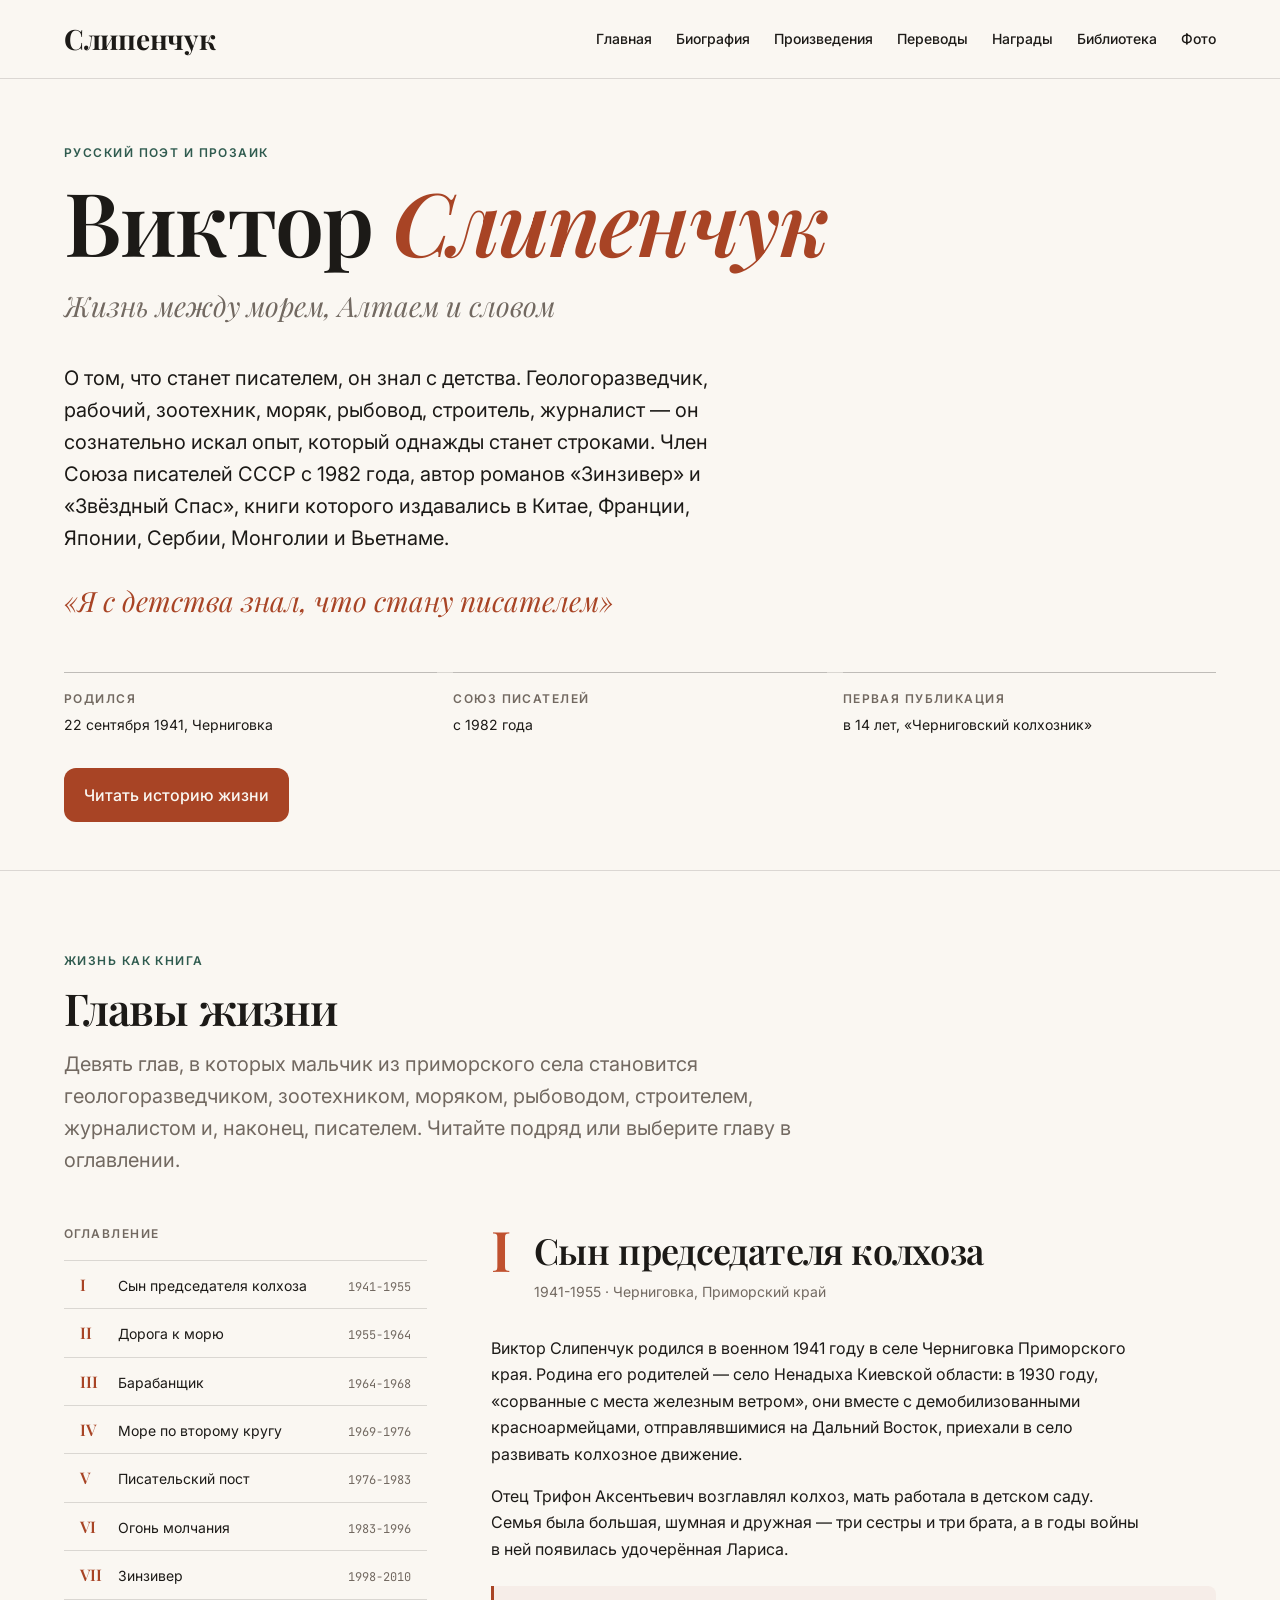
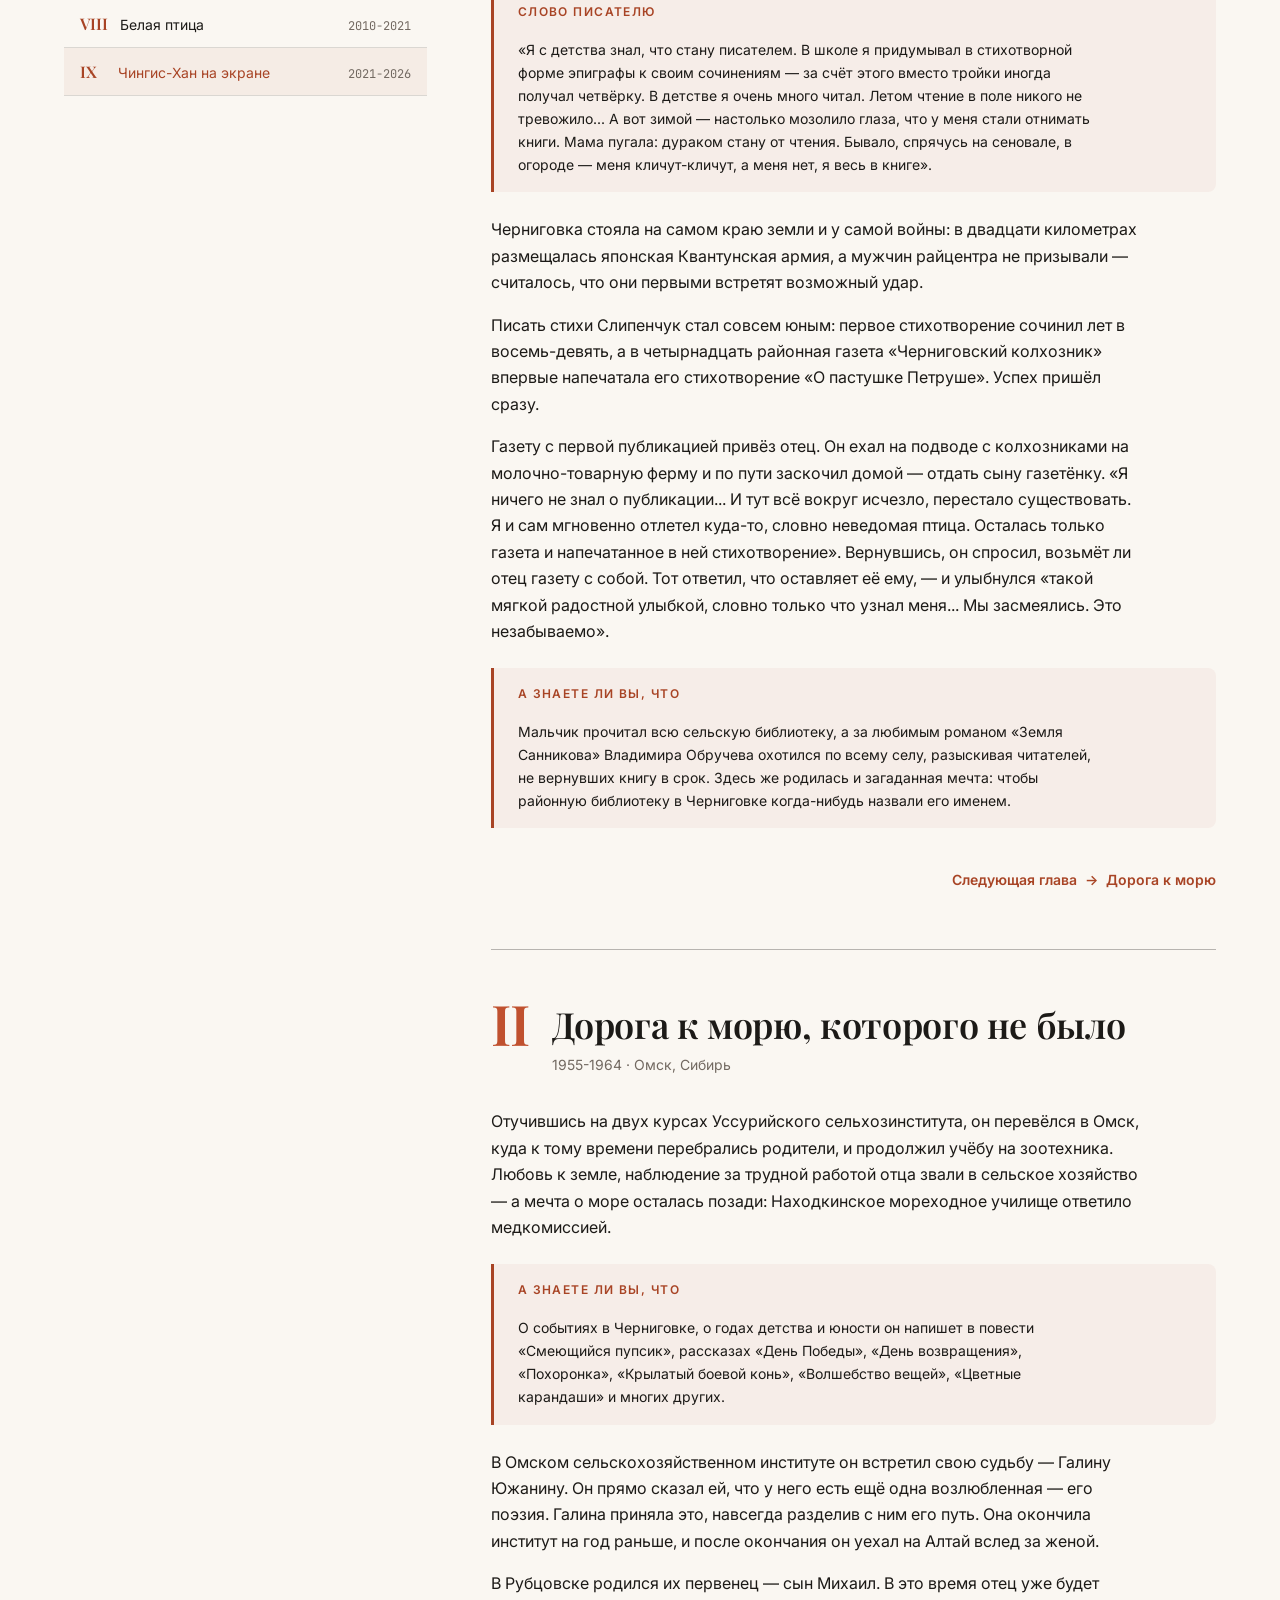
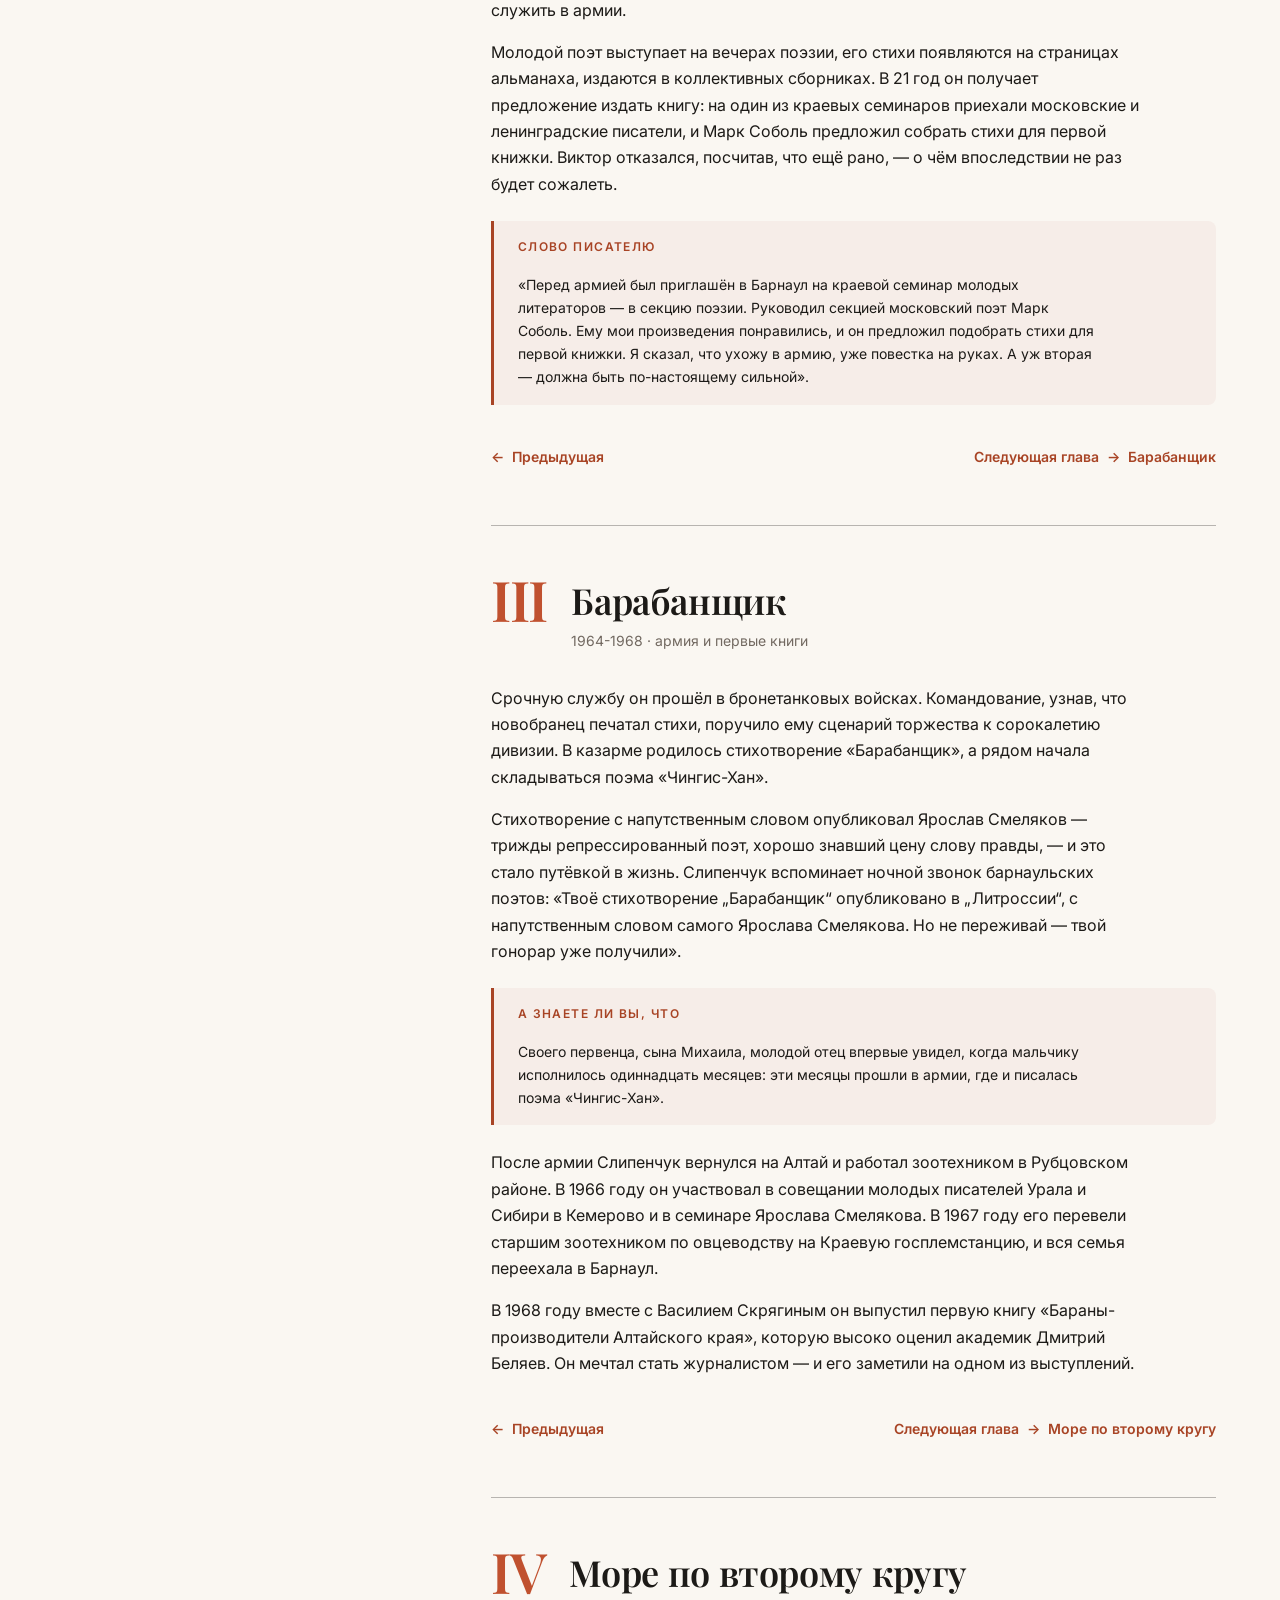
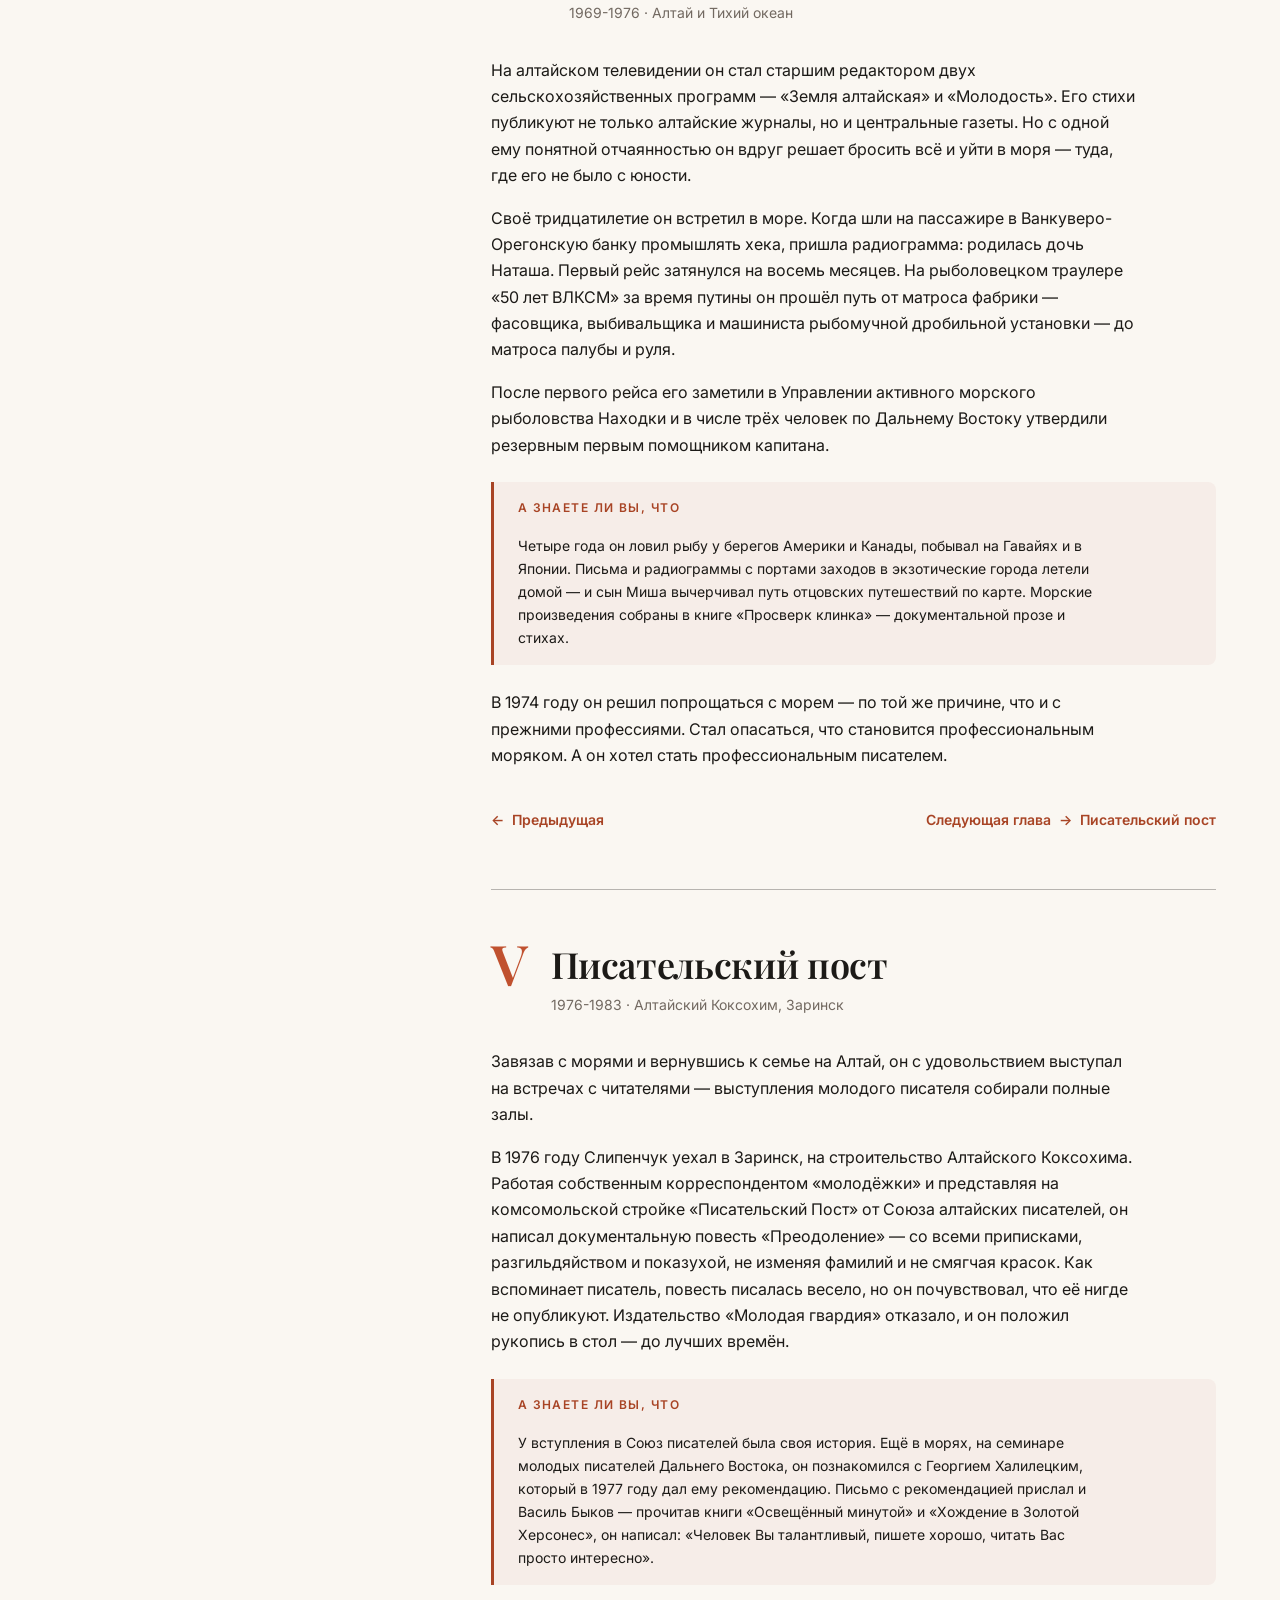
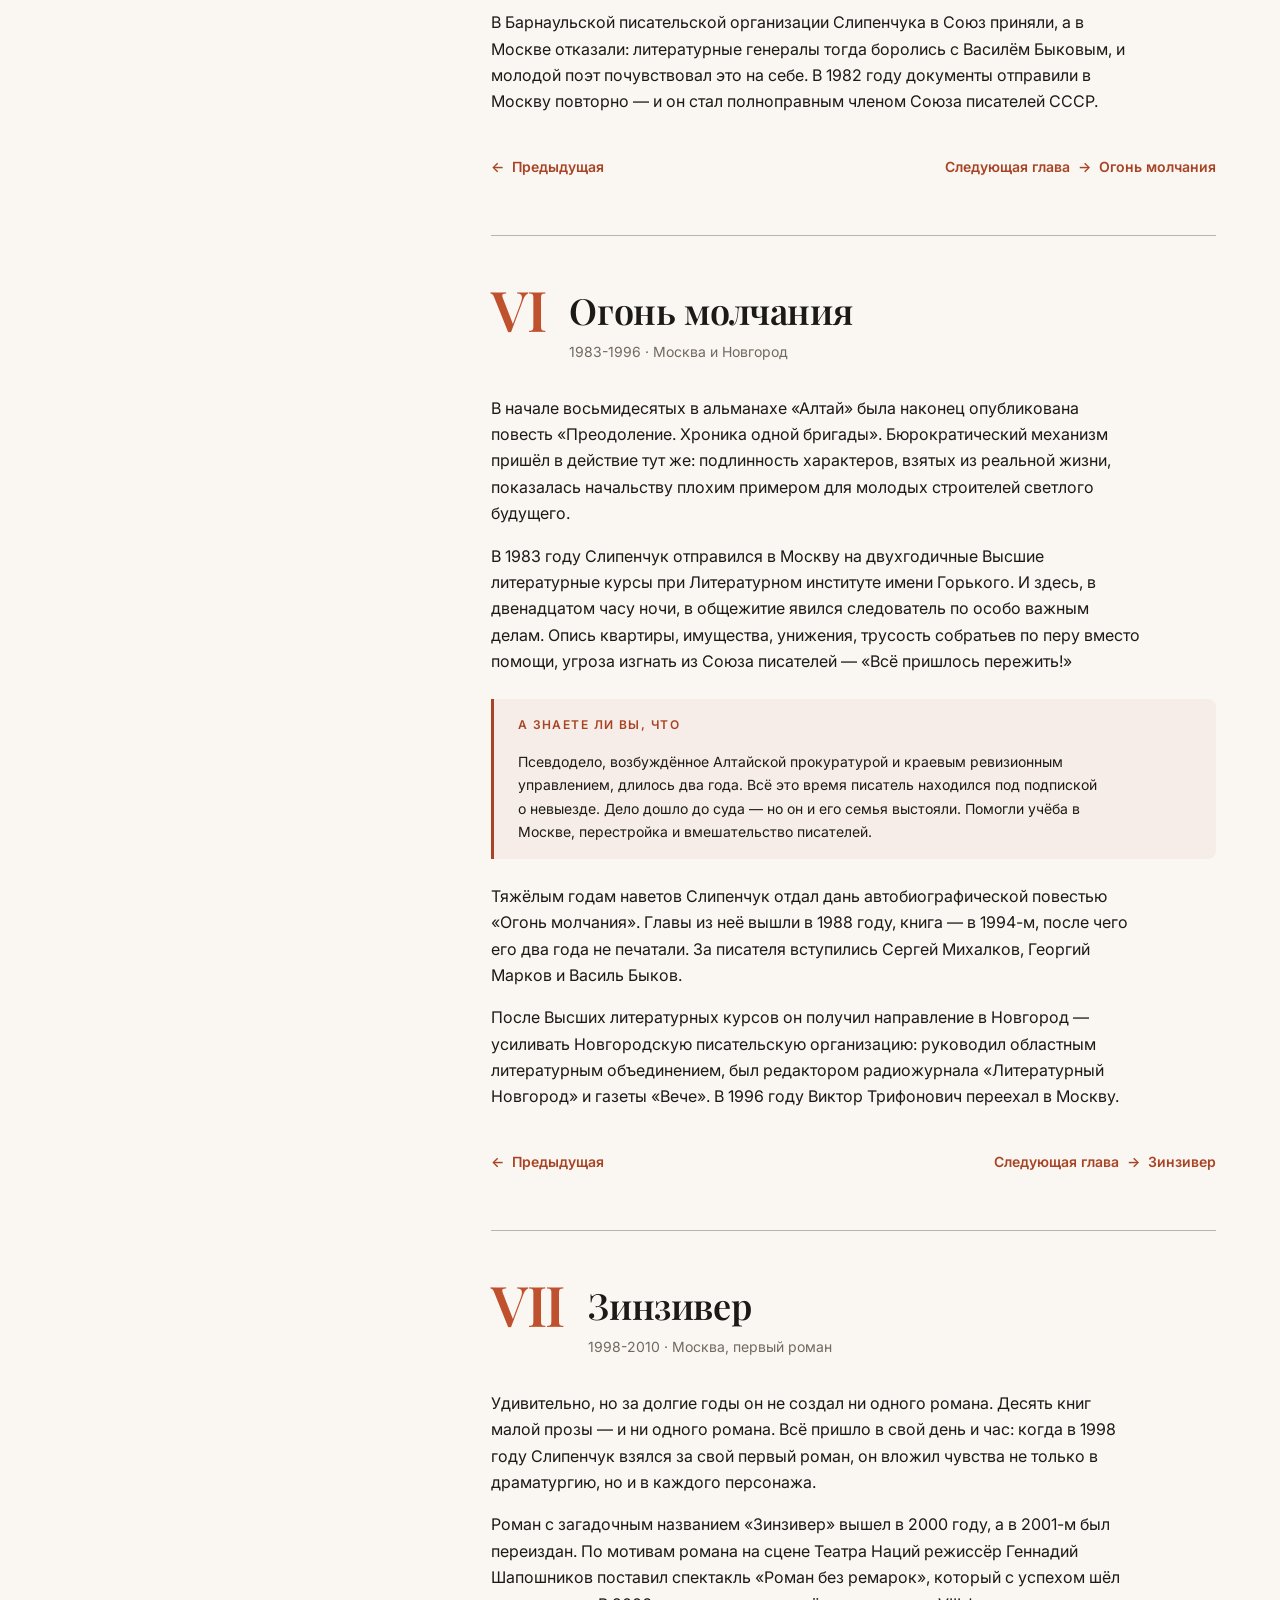
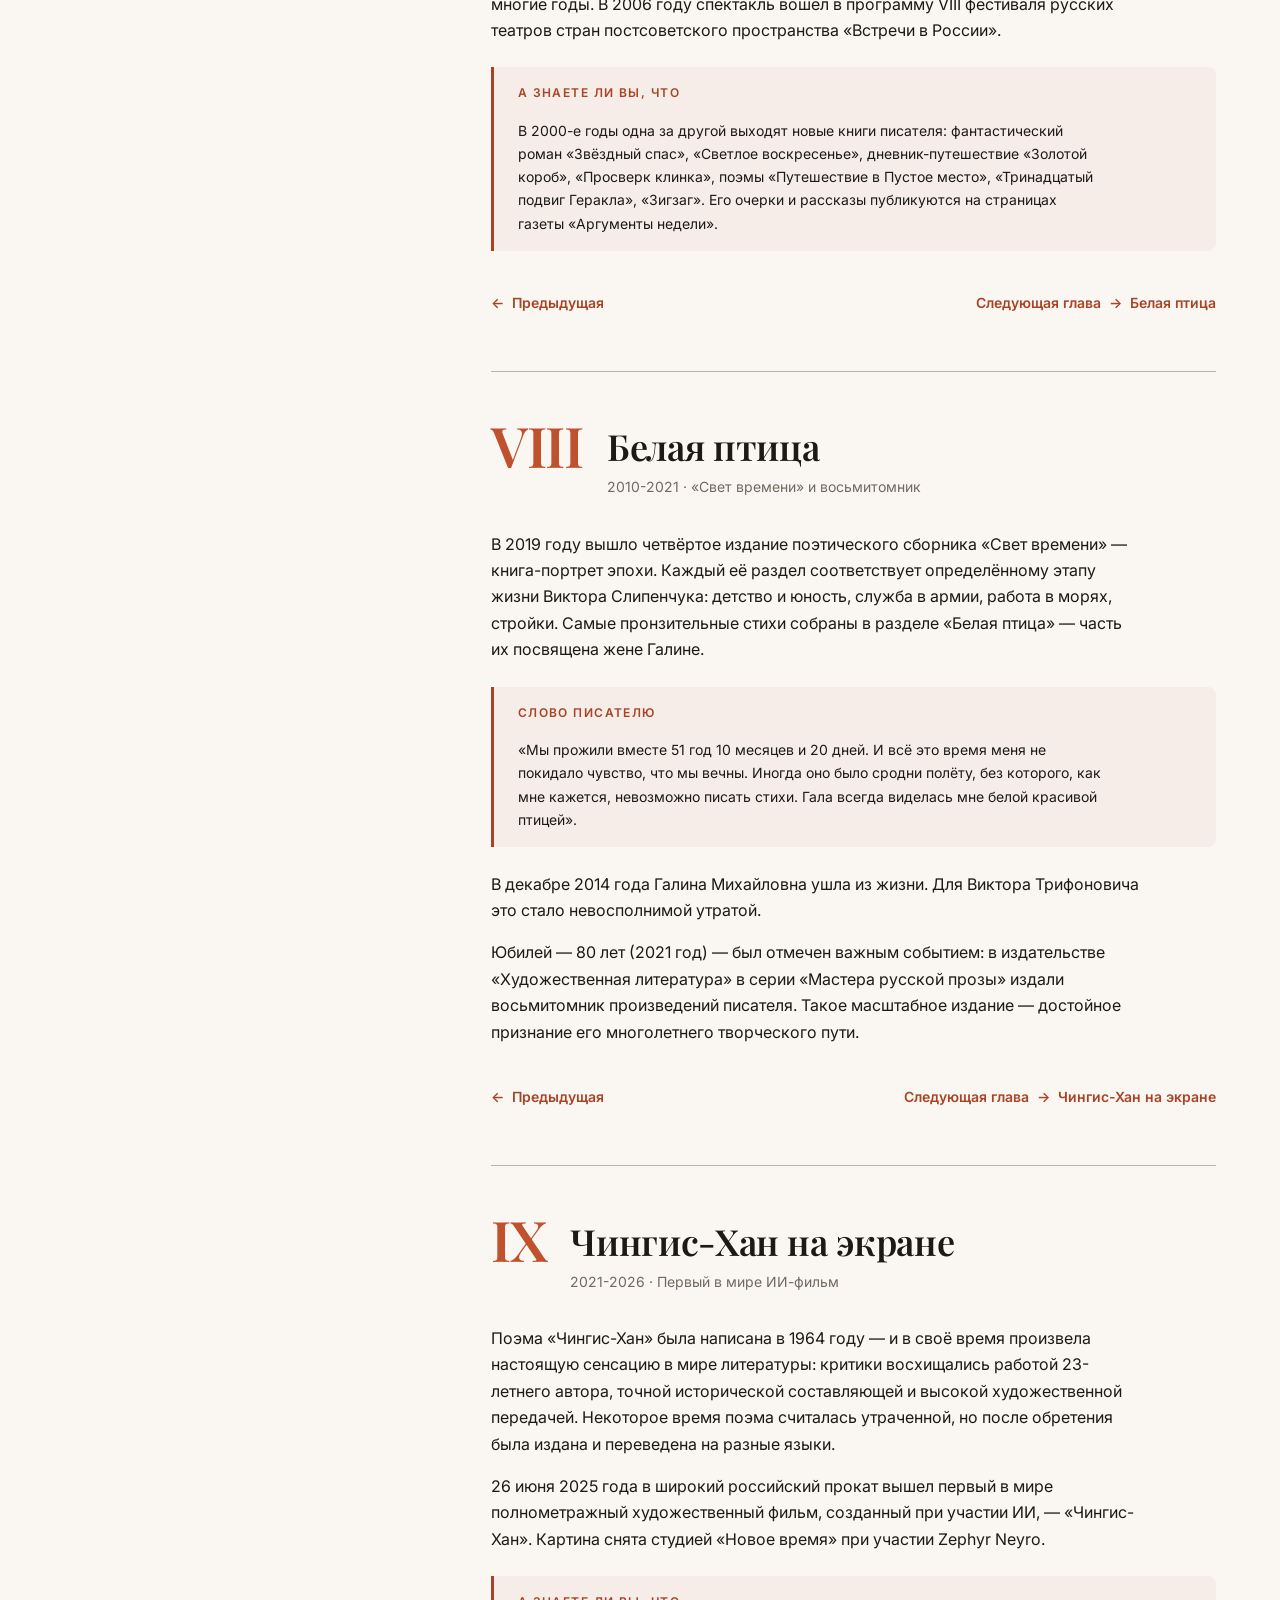
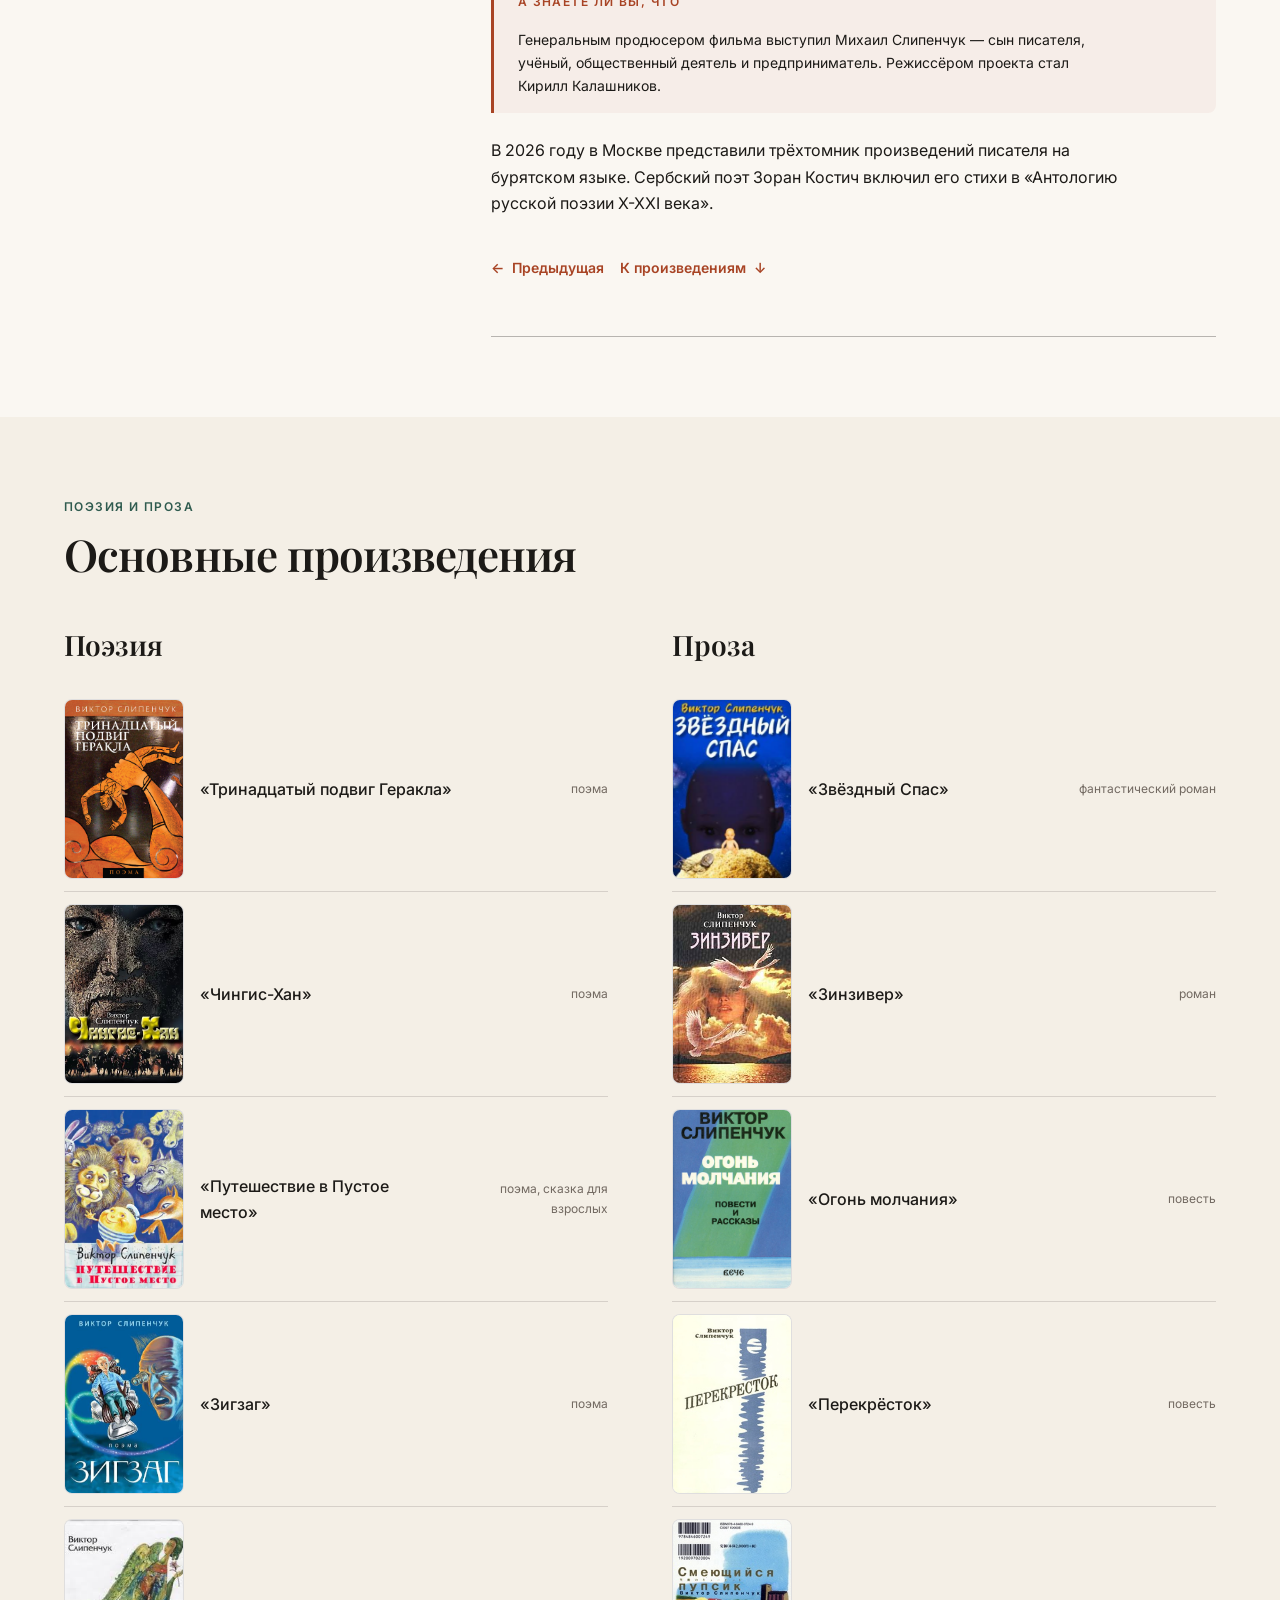
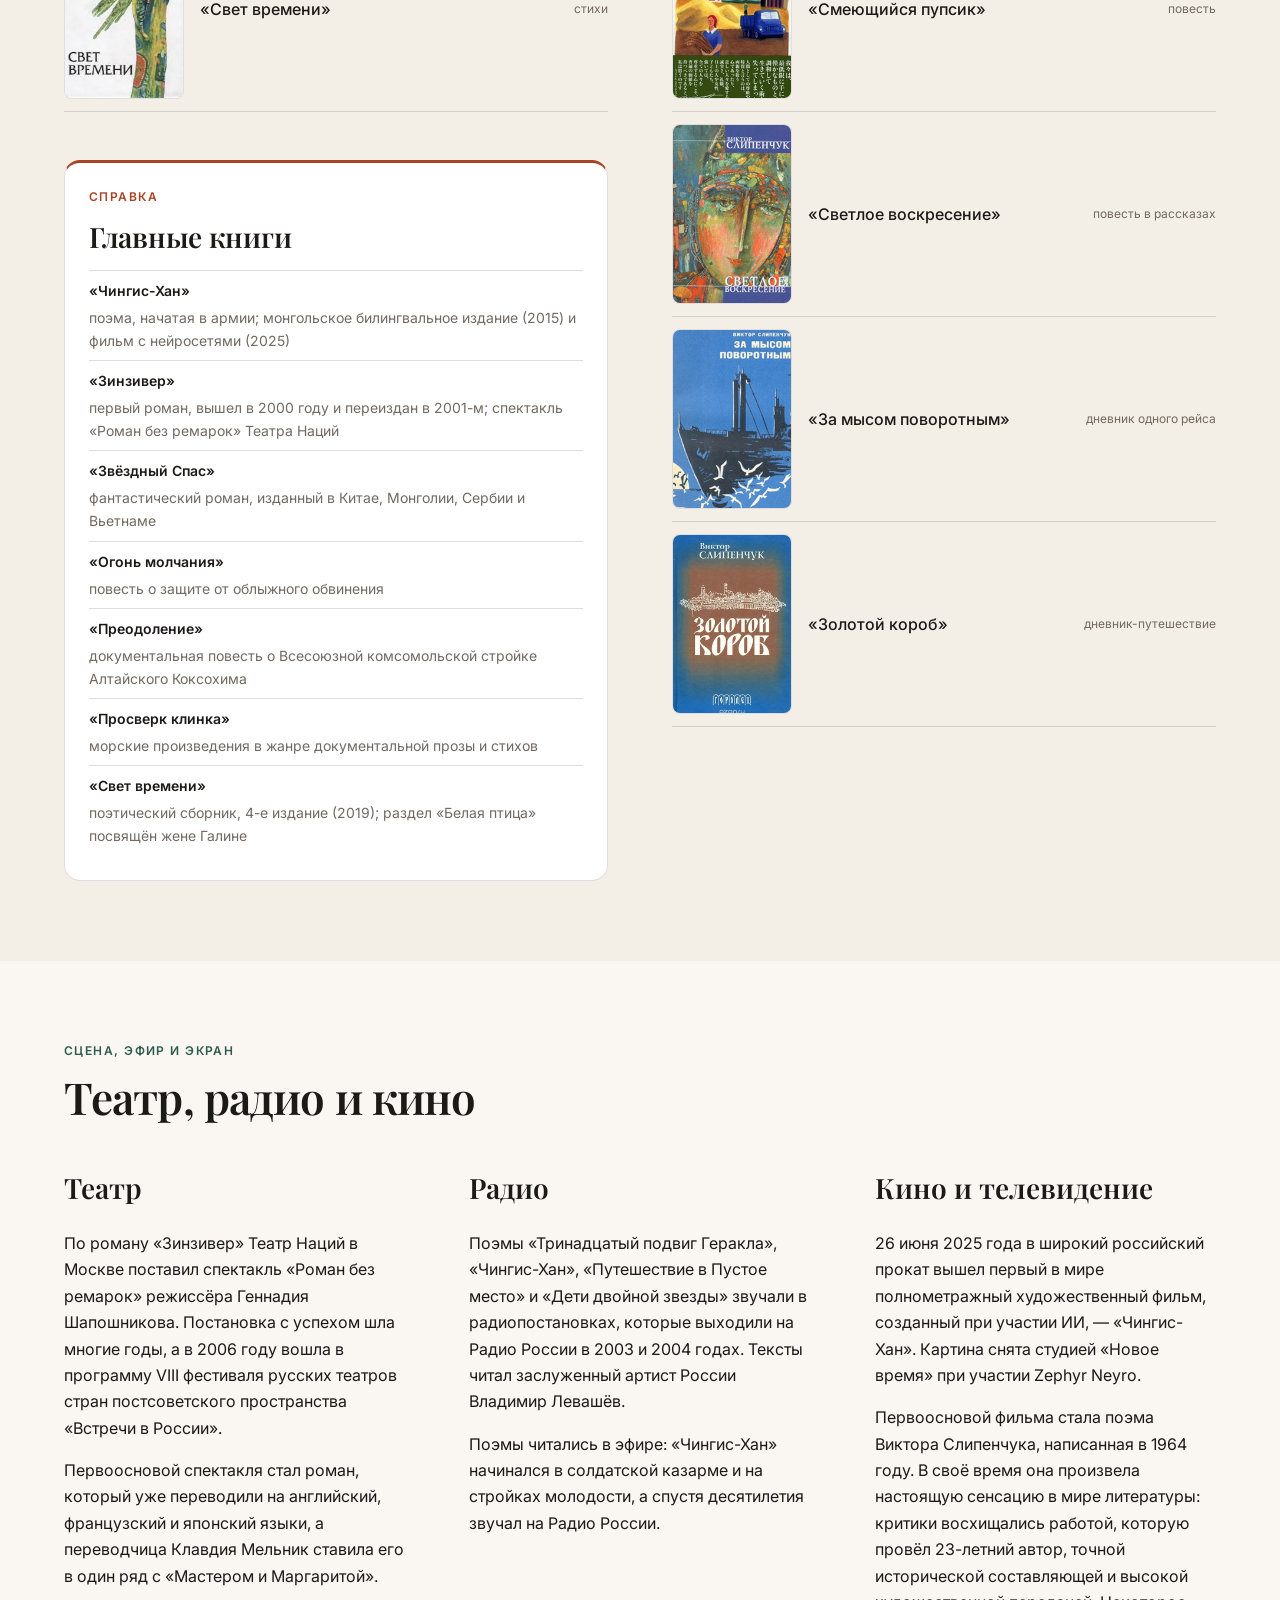
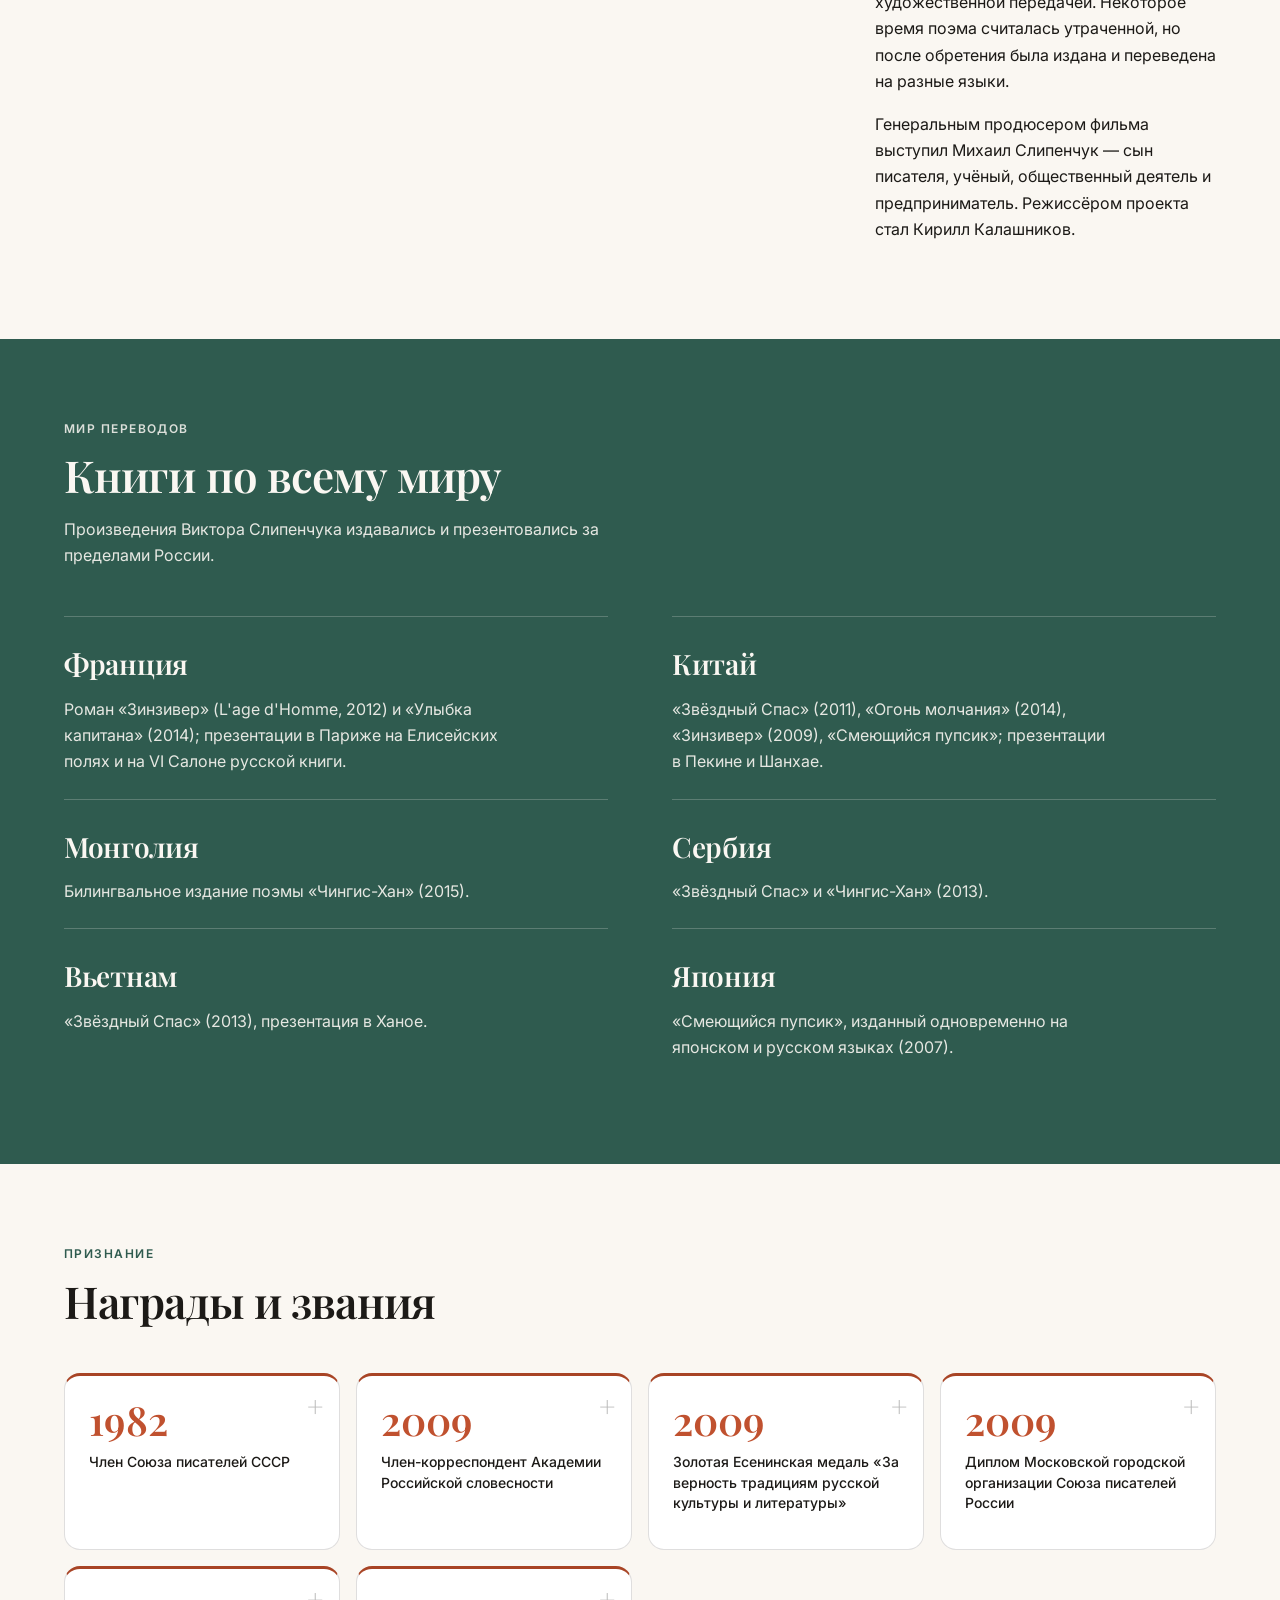
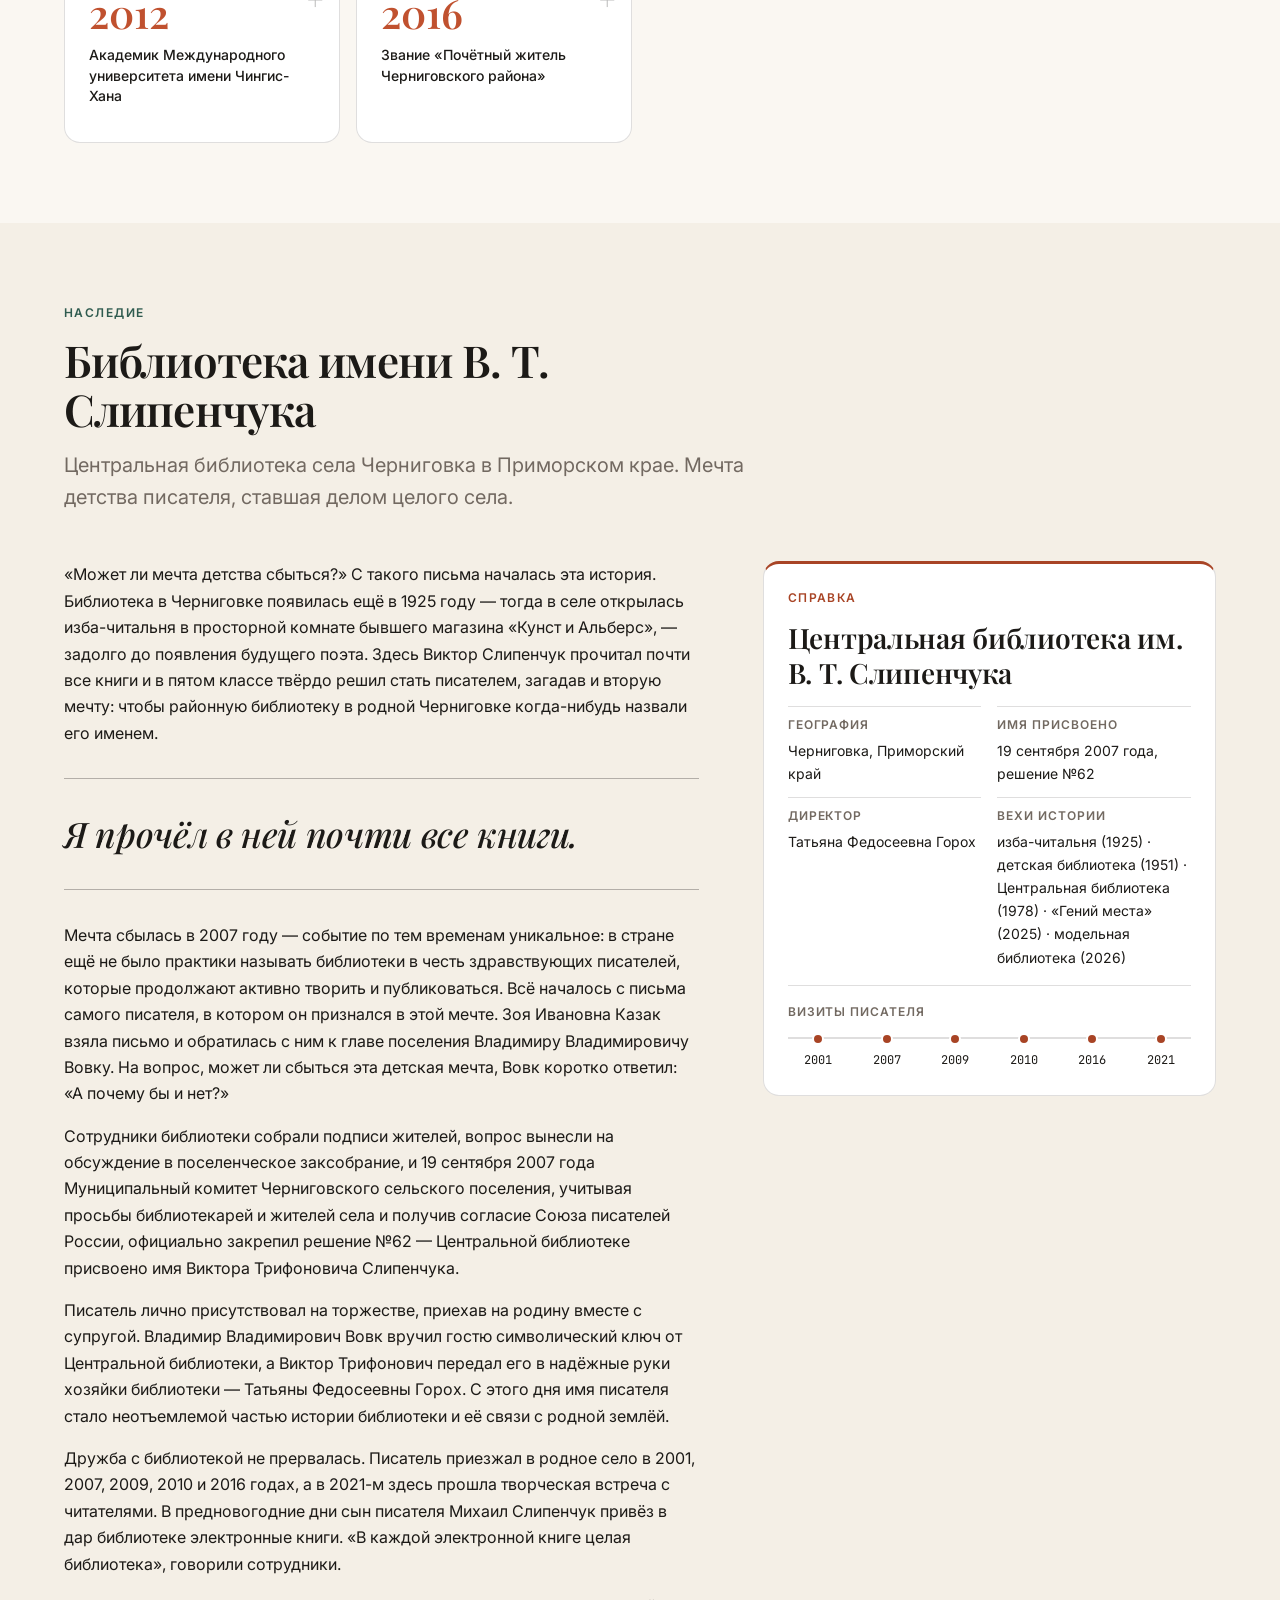
==== index.html @ eda2d037 "Add files via upload" ====
<!DOCTYPE html>
<html lang="ru">
<head>
  <meta charset="UTF-8">
  <meta name="viewport" content="width=device-width, initial-scale=1.0">
  <title>Виктор Трифонович Слипенчук, поэт и прозаик</title>
  <meta name="description" content="Биографический очерк о русском поэте и прозаике Викторе Трифоновиче Слипенчуке: хроника жизни, произведения, переводы, награды, библиотека в Черниговке.">
  <link rel="icon" href="data:,">
  <link rel="preconnect" href="https://fonts.googleapis.com">
  <link rel="preconnect" href="https://fonts.gstatic.com" crossorigin>
  <link href="https://fonts.googleapis.com/css2?family=Inter:wght@400;500;600&family=JetBrains+Mono:wght@400;500&family=Playfair+Display:ital,wght@0,500;0,600;0,700;1,400&display=swap" rel="stylesheet">
  <link rel="stylesheet" href="style.css">
</head>
<body>
  <a class="skip-link" href="#content">К содержанию</a>
  <div class="progress" aria-hidden="true"><span class="progress__bar"></span></div>

  <header class="masthead">
    <div class="container masthead__inner">
      <a class="brand" href="index.html">Слипенчук</a>
      <nav class="nav" aria-label="Разделы страницы">
        <a href="index.html">Главная</a>
        <a href="#bio">Биография</a>
        <a href="#works">Произведения</a>
        <a href="#world">Переводы</a>
        <a href="#awards">Награды</a>
        <a href="#library">Библиотека</a>
        <a href="#gallery">Фото</a>
      </nav>
    </div>
  </header>

  <main id="content">
    <section class="hero">
      <div class="container hero__inner">
        <p class="kicker">Русский поэт и прозаик</p>
        <h1>Виктор <em>Слипенчук</em></h1>
        <p class="hero__note">Жизнь между морем, Алтаем и словом</p>
        <p class="hero__lead">О том, что станет писателем, он знал с детства. Геологоразведчик, рабочий, зоотехник, моряк, рыбовод, строитель, журналист — он сознательно искал опыт, который однажды станет строками. Член Союза писателей СССР с 1982 года, автор романов «Зинзивер» и «Звёздный Спас», книги которого издавались в Китае, Франции, Японии, Сербии, Монголии и Вьетнаме.</p>
        <p class="hero__quote">«Я с детства знал, что стану писателем»</p>
        <dl class="hero__facts">
          <div class="fact">
            <dt>Родился</dt>
            <dd>22 сентября 1941, Черниговка</dd>
          </div>
          <div class="fact">
            <dt>Союз писателей</dt>
            <dd>с 1982 года</dd>
          </div>
          <div class="fact">
            <dt>Первая публикация</dt>
            <dd>в 14 лет, «Черниговский колхозник»</dd>
          </div>
        </dl>
        <a class="btn" href="#bio">Читать историю жизни</a>
      </div>
    </section>

    <section id="bio" class="section story">
      <div class="container">
        <header class="section__head" data-reveal>
          <p class="kicker">Жизнь как книга</p>
          <h2>Главы жизни</h2>
          <p class="story__lead">Девять глав, в которых мальчик из приморского села становится геологоразведчиком, зоотехником, моряком, рыбоводом, строителем, журналистом и, наконец, писателем. Читайте подряд или выберите главу в оглавлении.</p>
        </header>

        <div class="story__grid">
          <aside class="story__toc" aria-label="Оглавление">
            <p class="story__toc-title">Оглавление</p>
            <ol class="toc-list">
              <li><a class="toc-link" href="#ch1"><span class="toc-num">I</span> Сын председателя колхоза <span class="toc-years">1941-1955</span></a></li>
              <li><a class="toc-link" href="#ch2"><span class="toc-num">II</span> Дорога к морю <span class="toc-years">1955-1964</span></a></li>
              <li><a class="toc-link" href="#ch3"><span class="toc-num">III</span> Барабанщик <span class="toc-years">1964-1968</span></a></li>
              <li><a class="toc-link" href="#ch4"><span class="toc-num">IV</span> Море по второму кругу <span class="toc-years">1969-1976</span></a></li>
              <li><a class="toc-link" href="#ch5"><span class="toc-num">V</span> Писательский пост <span class="toc-years">1976-1983</span></a></li>
              <li><a class="toc-link" href="#ch6"><span class="toc-num">VI</span> Огонь молчания <span class="toc-years">1983-1996</span></a></li>
              <li><a class="toc-link" href="#ch7"><span class="toc-num">VII</span> Зинзивер <span class="toc-years">1998-2010</span></a></li>
              <li><a class="toc-link" href="#ch8"><span class="toc-num">VIII</span> Белая птица <span class="toc-years">2010-2021</span></a></li>
              <li><a class="toc-link" href="#ch9"><span class="toc-num">IX</span> Чингис-Хан на экране <span class="toc-years">2021-2026</span></a></li>
            </ol>
          </aside>

          <div class="story__chapters">
            <article class="chapter" id="ch1" data-reveal>
              <header class="chapter__head">
                <span class="chapter__num" aria-hidden="true">I</span>
                <div>
                  <h3 class="chapter__title">Сын председателя колхоза</h3>
                  <p class="chapter__meta"><time>1941-1955</time> <span aria-hidden="true">&middot;</span> Черниговка, Приморский край</p>
                </div>
              </header>
              <div class="chapter__body">
                <p>Виктор Слипенчук родился в военном 1941 году в селе Черниговка Приморского края. Родина его родителей — село Ненадыха Киевской области: в 1930 году, «сорванные с места железным ветром», они вместе с демобилизованными красноармейцами, отправлявшимися на Дальний Восток, приехали в село развивать колхозное движение.</p>
                <p>Отец Трифон Аксентьевич возглавлял колхоз, мать работала в детском саду. Семья была большая, шумная и дружная — три сестры и три брата, а в годы войны в ней появилась удочерённая Лариса.</p>
                <aside class="aside" data-reveal>
                  <p class="aside__label">Слово писателю</p>
                  <p>«Я с детства знал, что стану писателем. В школе я придумывал в стихотворной форме эпиграфы к своим сочинениям — за счёт этого вместо тройки иногда получал четвёрку. В детстве я очень много читал. Летом чтение в поле никого не тревожило... А вот зимой — настолько мозолило глаза, что у меня стали отнимать книги. Мама пугала: дураком стану от чтения. Бывало, спрячусь на сеновале, в огороде — меня кличут-кличут, а меня нет, я весь в книге».</p>
                </aside>
                <p>Черниговка стояла на самом краю земли и у самой войны: в двадцати километрах размещалась японская Квантунская армия, а мужчин райцентра не призывали — считалось, что они первыми встретят возможный удар.</p>
                <p>Писать стихи Слипенчук стал совсем юным: первое стихотворение сочинил лет в восемь-девять, а в четырнадцать районная газета «Черниговский колхозник» впервые напечатала его стихотворение «О пастушке Петруше». Успех пришёл сразу.</p>
                <p>Газету с первой публикацией привёз отец. Он ехал на подводе с колхозниками на молочно-товарную ферму и по пути заскочил домой — отдать сыну газетёнку. «Я ничего не знал о публикации... И тут всё вокруг исчезло, перестало существовать. Я и сам мгновенно отлетел куда-то, словно неведомая птица. Осталась только газета и напечатанное в ней стихотворение». Вернувшись, он спросил, возьмёт ли отец газету с собой. Тот ответил, что оставляет её ему, — и улыбнулся «такой мягкой радостной улыбкой, словно только что узнал меня... Мы засмеялись. Это незабываемо».</p>
                <aside class="aside" data-reveal>
                  <p class="aside__label">А знаете ли вы, что</p>
                  <p>Мальчик прочитал всю сельскую библиотеку, а за любимым романом «Земля Санникова» Владимира Обручева охотился по всему селу, разыскивая читателей, не вернувших книгу в срок. Здесь же родилась и загаданная мечта: чтобы районную библиотеку в Черниговке когда-нибудь назвали его именем.</p>
                </aside>
              </div>
              <footer class="chapter__foot">
                <a class="chapter__next" href="#ch2">Следующая глава <span aria-hidden="true">&rarr;</span> Дорога к морю</a>
              </footer>
            </article>

            <article class="chapter" id="ch2" data-reveal>
              <header class="chapter__head">
                <span class="chapter__num" aria-hidden="true">II</span>
                <div>
                  <h3 class="chapter__title">Дорога к морю, которого не было</h3>
                  <p class="chapter__meta"><time>1955-1964</time> <span aria-hidden="true">&middot;</span> Омск, Сибирь</p>
                </div>
              </header>
              <div class="chapter__body">
                <p>Отучившись на двух курсах Уссурийского сельхозинститута, он перевёлся в Омск, куда к тому времени перебрались родители, и продолжил учёбу на зоотехника. Любовь к земле, наблюдение за трудной работой отца звали в сельское хозяйство — а мечта о море осталась позади: Находкинское мореходное училище ответило медкомиссией.</p>
                <aside class="aside" data-reveal>
                  <p class="aside__label">А знаете ли вы, что</p>
                  <p>О событиях в Черниговке, о годах детства и юности он напишет в повести «Смеющийся пупсик», рассказах «День Победы», «День возвращения», «Похоронка», «Крылатый боевой конь», «Волшебство вещей», «Цветные карандаши» и многих других.</p>
                </aside>
                <p>В Омском сельскохозяйственном институте он встретил свою судьбу — Галину Южанину. Он прямо сказал ей, что у него есть ещё одна возлюбленная — его поэзия. Галина приняла это, навсегда разделив с ним его путь. Она окончила институт на год раньше, и после окончания он уехал на Алтай вслед за женой.</p>
                <p>В Рубцовске родился их первенец — сын Михаил. В это время отец уже будет служить в армии.</p>
                <p>Молодой поэт выступает на вечерах поэзии, его стихи появляются на страницах альманаха, издаются в коллективных сборниках. В 21 год он получает предложение издать книгу: на один из краевых семинаров приехали московские и ленинградские писатели, и Марк Соболь предложил собрать стихи для первой книжки. Виктор отказался, посчитав, что ещё рано, — о чём впоследствии не раз будет сожалеть.</p>
                <aside class="aside" data-reveal>
                  <p class="aside__label">Слово писателю</p>
                  <p>«Перед армией был приглашён в Барнаул на краевой семинар молодых литераторов — в секцию поэзии. Руководил секцией московский поэт Марк Соболь. Ему мои произведения понравились, и он предложил подобрать стихи для первой книжки. Я сказал, что ухожу в армию, уже повестка на руках. А уж вторая — должна быть по-настоящему сильной».</p>
                </aside>
              </div>
              <footer class="chapter__foot">
                <a class="chapter__prev" href="#ch1"><span aria-hidden="true">&larr;</span> Предыдущая</a>
                <a class="chapter__next" href="#ch3">Следующая глава <span aria-hidden="true">&rarr;</span> Барабанщик</a>
              </footer>
            </article>

            <article class="chapter" id="ch3" data-reveal>
              <header class="chapter__head">
                <span class="chapter__num" aria-hidden="true">III</span>
                <div>
                  <h3 class="chapter__title">Барабанщик</h3>
                  <p class="chapter__meta"><time>1964-1968</time> <span aria-hidden="true">&middot;</span> армия и первые книги</p>
                </div>
              </header>
              <div class="chapter__body">
                <p>Срочную службу он прошёл в бронетанковых войсках. Командование, узнав, что новобранец печатал стихи, поручило ему сценарий торжества к сорокалетию дивизии. В казарме родилось стихотворение «Барабанщик», а рядом начала складываться поэма «Чингис-Хан».</p>
                <p>Стихотворение с напутственным словом опубликовал Ярослав Смеляков — трижды репрессированный поэт, хорошо знавший цену слову правды, — и это стало путёвкой в жизнь. Слипенчук вспоминает ночной звонок барнаульских поэтов: «Твоё стихотворение „Барабанщик“ опубликовано в „Литроссии“, с напутственным словом самого Ярослава Смелякова. Но не переживай — твой гонорар уже получили».</p>
                <aside class="aside" data-reveal>
                  <p class="aside__label">А знаете ли вы, что</p>
                  <p>Своего первенца, сына Михаила, молодой отец впервые увидел, когда мальчику исполнилось одиннадцать месяцев: эти месяцы прошли в армии, где и писалась поэма «Чингис-Хан».</p>
                </aside>
                <p>После армии Слипенчук вернулся на Алтай и работал зоотехником в Рубцовском районе. В 1966 году он участвовал в совещании молодых писателей Урала и Сибири в Кемерово и в семинаре Ярослава Смелякова. В 1967 году его перевели старшим зоотехником по овцеводству на Краевую госплемстанцию, и вся семья переехала в Барнаул.</p>
                <p>В 1968 году вместе с Василием Скрягиным он выпустил первую книгу «Бараны-производители Алтайского края», которую высоко оценил академик Дмитрий Беляев. Он мечтал стать журналистом — и его заметили на одном из выступлений.</p>
              </div>
              <footer class="chapter__foot">
                <a class="chapter__prev" href="#ch2"><span aria-hidden="true">&larr;</span> Предыдущая</a>
                <a class="chapter__next" href="#ch4">Следующая глава <span aria-hidden="true">&rarr;</span> Море по второму кругу</a>
              </footer>
            </article>

            <article class="chapter" id="ch4" data-reveal>
              <header class="chapter__head">
                <span class="chapter__num" aria-hidden="true">IV</span>
                <div>
                  <h3 class="chapter__title">Море по второму кругу</h3>
                  <p class="chapter__meta"><time>1969-1976</time> <span aria-hidden="true">&middot;</span> Алтай и Тихий океан</p>
                </div>
              </header>
              <div class="chapter__body">
                <p>На алтайском телевидении он стал старшим редактором двух сельскохозяйственных программ — «Земля алтайская» и «Молодость». Его стихи публикуют не только алтайские журналы, но и центральные газеты. Но с одной ему понятной отчаянностью он вдруг решает бросить всё и уйти в моря — туда, где его не было с юности.</p>
                <p>Своё тридцатилетие он встретил в море. Когда шли на пассажире в Ванкуверо-Орегонскую банку промышлять хека, пришла радиограмма: родилась дочь Наташа. Первый рейс затянулся на восемь месяцев. На рыболовецком траулере «50 лет ВЛКСМ» за время путины он прошёл путь от матроса фабрики — фасовщика, выбивальщика и машиниста рыбомучной дробильной установки — до матроса палубы и руля.</p>
                <p>После первого рейса его заметили в Управлении активного морского рыболовства Находки и в числе трёх человек по Дальнему Востоку утвердили резервным первым помощником капитана.</p>
                <aside class="aside" data-reveal>
                  <p class="aside__label">А знаете ли вы, что</p>
                  <p>Четыре года он ловил рыбу у берегов Америки и Канады, побывал на Гавайях и в Японии. Письма и радиограммы с портами заходов в экзотические города летели домой — и сын Миша вычерчивал путь отцовских путешествий по карте. Морские произведения собраны в книге «Просверк клинка» — документальной прозе и стихах.</p>
                </aside>
                <p>В 1974 году он решил попрощаться с морем — по той же причине, что и с прежними профессиями. Стал опасаться, что становится профессиональным моряком. А он хотел стать профессиональным писателем.</p>
              </div>
              <footer class="chapter__foot">
                <a class="chapter__prev" href="#ch3"><span aria-hidden="true">&larr;</span> Предыдущая</a>
                <a class="chapter__next" href="#ch5">Следующая глава <span aria-hidden="true">&rarr;</span> Писательский пост</a>
              </footer>
            </article>

            <article class="chapter" id="ch5" data-reveal>
              <header class="chapter__head">
                <span class="chapter__num" aria-hidden="true">V</span>
                <div>
                  <h3 class="chapter__title">Писательский пост</h3>
                  <p class="chapter__meta"><time>1976-1983</time> <span aria-hidden="true">&middot;</span> Алтайский Коксохим, Заринск</p>
                </div>
              </header>
              <div class="chapter__body">
                <p>Завязав с морями и вернувшись к семье на Алтай, он с удовольствием выступал на встречах с читателями — выступления молодого писателя собирали полные залы.</p>
                <p>В 1976 году Слипенчук уехал в Заринск, на строительство Алтайского Коксохима. Работая собственным корреспондентом «молодёжки» и представляя на комсомольской стройке «Писательский Пост» от Союза алтайских писателей, он написал документальную повесть «Преодоление» — со всеми приписками, разгильдяйством и показухой, не изменяя фамилий и не смягчая красок. Как вспоминает писатель, повесть писалась весело, но он почувствовал, что её нигде не опубликуют. Издательство «Молодая гвардия» отказало, и он положил рукопись в стол — до лучших времён.</p>
                <aside class="aside" data-reveal>
                  <p class="aside__label">А знаете ли вы, что</p>
                  <p>У вступления в Союз писателей была своя история. Ещё в морях, на семинаре молодых писателей Дальнего Востока, он познакомился с Георгием Халилецким, который в 1977 году дал ему рекомендацию. Письмо с рекомендацией прислал и Василь Быков — прочитав книги «Освещённый минутой» и «Хождение в Золотой Херсонес», он написал: «Человек Вы талантливый, пишете хорошо, читать Вас просто интересно».</p>
                </aside>
                <p>В Барнаульской писательской организации Слипенчука в Союз приняли, а в Москве отказали: литературные генералы тогда боролись с Василём Быковым, и молодой поэт почувствовал это на себе. В 1982 году документы отправили в Москву повторно — и он стал полноправным членом Союза писателей СССР.</p>
              </div>
              <footer class="chapter__foot">
                <a class="chapter__prev" href="#ch4"><span aria-hidden="true">&larr;</span> Предыдущая</a>
                <a class="chapter__next" href="#ch6">Следующая глава <span aria-hidden="true">&rarr;</span> Огонь молчания</a>
              </footer>
            </article>

            <article class="chapter" id="ch6" data-reveal>
              <header class="chapter__head">
                <span class="chapter__num" aria-hidden="true">VI</span>
                <div>
                  <h3 class="chapter__title">Огонь молчания</h3>
                  <p class="chapter__meta"><time>1983-1996</time> <span aria-hidden="true">&middot;</span> Москва и Новгород</p>
                </div>
              </header>
              <div class="chapter__body">
                <p>В начале восьмидесятых в альманахе «Алтай» была наконец опубликована повесть «Преодоление. Хроника одной бригады». Бюрократический механизм пришёл в действие тут же: подлинность характеров, взятых из реальной жизни, показалась начальству плохим примером для молодых строителей светлого будущего.</p>
                <p>В 1983 году Слипенчук отправился в Москву на двухгодичные Высшие литературные курсы при Литературном институте имени Горького. И здесь, в двенадцатом часу ночи, в общежитие явился следователь по особо важным делам. Опись квартиры, имущества, унижения, трусость собратьев по перу вместо помощи, угроза изгнать из Союза писателей — «Всё пришлось пережить!»</p>
                <aside class="aside" data-reveal>
                  <p class="aside__label">А знаете ли вы, что</p>
                  <p>Псевдодело, возбуждённое Алтайской прокуратурой и краевым ревизионным управлением, длилось два года. Всё это время писатель находился под подпиской о невыезде. Дело дошло до суда — но он и его семья выстояли. Помогли учёба в Москве, перестройка и вмешательство писателей.</p>
                </aside>
                <p>Тяжёлым годам наветов Слипенчук отдал дань автобиографической повестью «Огонь молчания». Главы из неё вышли в 1988 году, книга — в 1994-м, после чего его два года не печатали. За писателя вступились Сергей Михалков, Георгий Марков и Василь Быков.</p>
                <p>После Высших литературных курсов он получил направление в Новгород — усиливать Новгородскую писательскую организацию: руководил областным литературным объединением, был редактором радиожурнала «Литературный Новгород» и газеты «Вече». В 1996 году Виктор Трифонович переехал в Москву.</p>
              </div>
              <footer class="chapter__foot">
                <a class="chapter__prev" href="#ch5"><span aria-hidden="true">&larr;</span> Предыдущая</a>
                <a class="chapter__next" href="#ch7">Следующая глава <span aria-hidden="true">&rarr;</span> Зинзивер</a>
              </footer>
            </article>

            <article class="chapter" id="ch7" data-reveal>
              <header class="chapter__head">
                <span class="chapter__num" aria-hidden="true">VII</span>
                <div>
                  <h3 class="chapter__title">Зинзивер</h3>
                  <p class="chapter__meta"><time>1998-2010</time> <span aria-hidden="true">&middot;</span> Москва, первый роман</p>
                </div>
              </header>
              <div class="chapter__body">
                <p>Удивительно, но за долгие годы он не создал ни одного романа. Десять книг малой прозы — и ни одного романа. Всё пришло в свой день и час: когда в 1998 году Слипенчук взялся за свой первый роман, он вложил чувства не только в драматургию, но и в каждого персонажа.</p>
                <p>Роман с загадочным названием «Зинзивер» вышел в 2000 году, а в 2001-м был переиздан. По мотивам романа на сцене Театра Наций режиссёр Геннадий Шапошников поставил спектакль «Роман без ремарок», который с успехом шёл многие годы. В 2006 году спектакль вошёл в программу VIII фестиваля русских театров стран постсоветского пространства «Встречи в России».</p>
                <aside class="aside" data-reveal>
                  <p class="aside__label">А знаете ли вы, что</p>
                  <p>В 2000-е годы одна за другой выходят новые книги писателя: фантастический роман «Звёздный спас», «Светлое воскресенье», дневник-путешествие «Золотой короб», «Просверк клинка», поэмы «Путешествие в Пустое место», «Тринадцатый подвиг Геракла», «Зигзаг». Его очерки и рассказы публикуются на страницах газеты «Аргументы недели».</p>
                </aside>
              </div>
              <footer class="chapter__foot">
                <a class="chapter__prev" href="#ch6"><span aria-hidden="true">&larr;</span> Предыдущая</a>
                <a class="chapter__next" href="#ch8">Следующая глава <span aria-hidden="true">&rarr;</span> Белая птица</a>
              </footer>
            </article>

            <article class="chapter" id="ch8" data-reveal>
              <header class="chapter__head">
                <span class="chapter__num" aria-hidden="true">VIII</span>
                <div>
                  <h3 class="chapter__title">Белая птица</h3>
                  <p class="chapter__meta"><time>2010-2021</time> <span aria-hidden="true">&middot;</span> «Свет времени» и восьмитомник</p>
                </div>
              </header>
              <div class="chapter__body">
                <p>В 2019 году вышло четвёртое издание поэтического сборника «Свет времени» — книга-портрет эпохи. Каждый её раздел соответствует определённому этапу жизни Виктора Слипенчука: детство и юность, служба в армии, работа в морях, стройки. Самые пронзительные стихи собраны в разделе «Белая птица» — часть их посвящена жене Галине.</p>
                <aside class="aside" data-reveal>
                  <p class="aside__label">Слово писателю</p>
                  <p>«Мы прожили вместе 51 год 10 месяцев и 20 дней. И всё это время меня не покидало чувство, что мы вечны. Иногда оно было сродни полёту, без которого, как мне кажется, невозможно писать стихи. Гала всегда виделась мне белой красивой птицей».</p>
                </aside>
                <p>В декабре 2014 года Галина Михайловна ушла из жизни. Для Виктора Трифоновича это стало невосполнимой утратой.</p>
                <p>Юбилей — 80 лет (2021 год) — был отмечен важным событием: в издательстве «Художественная литература» в серии «Мастера русской прозы» издали восьмитомник произведений писателя. Такое масштабное издание — достойное признание его многолетнего творческого пути.</p>
              </div>
              <footer class="chapter__foot">
                <a class="chapter__prev" href="#ch7"><span aria-hidden="true">&larr;</span> Предыдущая</a>
                <a class="chapter__next" href="#ch9">Следующая глава <span aria-hidden="true">&rarr;</span> Чингис-Хан на экране</a>
              </footer>
            </article>

            <article class="chapter" id="ch9" data-reveal>
              <header class="chapter__head">
                <span class="chapter__num" aria-hidden="true">IX</span>
                <div>
                  <h3 class="chapter__title">Чингис-Хан на экране</h3>
                  <p class="chapter__meta"><time>2021-2026</time> <span aria-hidden="true">&middot;</span> Первый в мире ИИ-фильм</p>
                </div>
              </header>
              <div class="chapter__body">
                <p>Поэма «Чингис-Хан» была написана в 1964 году — и в своё время произвела настоящую сенсацию в мире литературы: критики восхищались работой 23-летнего автора, точной исторической составляющей и высокой художественной передачей. Некоторое время поэма считалась утраченной, но после обретения была издана и переведена на разные языки.</p>
                <p>26 июня 2025 года в широкий российский прокат вышел первый в мире полнометражный художественный фильм, созданный при участии ИИ, — «Чингис-Хан». Картина снята студией «Новое время» при участии Zephyr Neyro.</p>
                <aside class="aside" data-reveal>
                  <p class="aside__label">А знаете ли вы, что</p>
                  <p>Генеральным продюсером фильма выступил Михаил Слипенчук — сын писателя, учёный, общественный деятель и предприниматель. Режиссёром проекта стал Кирилл Калашников.</p>
                </aside>
                <p>В 2026 году в Москве представили трёхтомник произведений писателя на бурятском языке. Сербский поэт Зоран Костич включил его стихи в «Антологию русской поэзии X-XXI века».</p>
              </div>
              <footer class="chapter__foot">
                <a class="chapter__prev" href="#ch8"><span aria-hidden="true">&larr;</span> Предыдущая</a>
                <a class="chapter__end" href="#works">К произведениям <span aria-hidden="true">&darr;</span></a>
              </footer>
            </article>
          </div>
        </div>
      </div>
    </section>

    <section id="works" class="section section--alt">
      <div class="container">
        <header class="section__head" data-reveal>
          <p class="kicker">Поэзия и проза</p>
          <h2>Основные произведения</h2>
        </header>
        <div class="split" data-reveal>
          <div class="split__col">
            <h3>Поэзия</h3>
            <ul class="works">
              <li><span class="work__cover" aria-hidden="true"><img src="covers/trinadtsatyj-podvig-gerakla.jpg" alt="" width="240" height="360" loading="lazy" onerror="if(this.parentElement){this.parentElement.classList.add('cover-is-letter');}this.remove()"><span class="work__cover-letter">Т</span></span><span class="works__title">&laquo;Тринадцатый подвиг Геракла&raquo;</span><span class="works__tag">поэма</span></li>
              <li><span class="work__cover" aria-hidden="true"><img src="covers/chingis-khan.jpg" alt="" width="240" height="360" loading="lazy" onerror="if(this.parentElement){this.parentElement.classList.add('cover-is-letter');}this.remove()"><span class="work__cover-letter">Ч</span></span><span class="works__title">&laquo;Чингис-Хан&raquo;</span><span class="works__tag">поэма</span></li>
              <li><span class="work__cover" aria-hidden="true"><img src="covers/puteshestvie-v-pustoe-mesto.jpg" alt="" width="240" height="360" loading="lazy" onerror="if(this.parentElement){this.parentElement.classList.add('cover-is-letter');}this.remove()"><span class="work__cover-letter">П</span></span><span class="works__title">&laquo;Путешествие в Пустое место&raquo;</span><span class="works__tag">поэма, сказка для взрослых</span></li>
              <li><span class="work__cover" aria-hidden="true"><img src="covers/zigzag.jpg" alt="" width="240" height="360" loading="lazy" onerror="if(this.parentElement){this.parentElement.classList.add('cover-is-letter');}this.remove()"><span class="work__cover-letter">З</span></span><span class="works__title">&laquo;Зигзаг&raquo;</span><span class="works__tag">поэма</span></li>
              <li><span class="work__cover" aria-hidden="true"><img src="covers/svet-vremeni.jpg" alt="" width="240" height="360" loading="lazy" onerror="if(this.parentElement){this.parentElement.classList.add('cover-is-letter');}this.remove()"><span class="work__cover-letter">С</span></span><span class="works__title">&laquo;Свет времени&raquo;</span><span class="works__tag">стихи</span></li>
            </ul>
            <aside class="card card--summary" data-reveal>
              <p class="card__label">Справка</p>
              <h4 class="card__title">Главные книги</h4>
              <dl class="card__facts">
                <div>
                  <dt>&laquo;Чингис-Хан&raquo;</dt>
                  <dd>поэма, начатая в армии; монгольское билингвальное издание (2015) и фильм с нейросетями (2025)</dd>
                </div>
                <div>
                  <dt>&laquo;Зинзивер&raquo;</dt>
                  <dd>первый роман, вышел в 2000 году и переиздан в 2001-м; спектакль «Роман без ремарок» Театра Наций</dd>
                </div>
                <div>
                  <dt>&laquo;Звёздный Спас&raquo;</dt>
                  <dd>фантастический роман, изданный в Китае, Монголии, Сербии и Вьетнаме</dd>
                </div>
                <div>
                  <dt>&laquo;Огонь молчания&raquo;</dt>
                  <dd>повесть о защите от облыжного обвинения</dd>
                </div>
                <div>
                  <dt>&laquo;Преодоление&raquo;</dt>
                  <dd>документальная повесть о Всесоюзной комсомольской стройке Алтайского Коксохима</dd>
                </div>
                <div>
                  <dt>&laquo;Просверк клинка&raquo;</dt>
                  <dd>морские произведения в жанре документальной прозы и стихов</dd>
                </div>
                <div>
                  <dt>&laquo;Свет времени&raquo;</dt>
                  <dd>поэтический сборник, 4-е издание (2019); раздел «Белая птица» посвящён жене Галине</dd>
                </div>
              </dl>
            </aside>
          </div>
          <div class="split__col">
            <h3>Проза</h3>
            <ul class="works">
              <li><span class="work__cover" aria-hidden="true"><img src="covers/zvezdnyj-spas.jpg" alt="" width="240" height="360" loading="lazy" onerror="if(this.parentElement){this.parentElement.classList.add('cover-is-letter');}this.remove()"><span class="work__cover-letter">З</span></span><span class="works__title">&laquo;Звёздный Спас&raquo;</span><span class="works__tag">фантастический роман</span></li>
              <li><span class="work__cover" aria-hidden="true"><img src="covers/zinziver.jpg" alt="" width="240" height="360" loading="lazy" onerror="if(this.parentElement){this.parentElement.classList.add('cover-is-letter');}this.remove()"><span class="work__cover-letter">З</span></span><span class="works__title">&laquo;Зинзивер&raquo;</span><span class="works__tag">роман</span></li>
              <li><span class="work__cover" aria-hidden="true"><img src="covers/ogon-molchaniya.jpg" alt="" width="240" height="360" loading="lazy" onerror="if(this.parentElement){this.parentElement.classList.add('cover-is-letter');}this.remove()"><span class="work__cover-letter">О</span></span><span class="works__title">&laquo;Огонь молчания&raquo;</span><span class="works__tag">повесть</span></li>
              <li><span class="work__cover" aria-hidden="true"><img src="covers/perekrestok.jpg" alt="" width="240" height="360" loading="lazy" onerror="if(this.parentElement){this.parentElement.classList.add('cover-is-letter');}this.remove()"><span class="work__cover-letter">П</span></span><span class="works__title">&laquo;Перекрёсток&raquo;</span><span class="works__tag">повесть</span></li>
              <li><span class="work__cover" aria-hidden="true"><img src="covers/smeyushchiysya-pupsik.jpg" alt="" width="240" height="360" loading="lazy" onerror="if(this.parentElement){this.parentElement.classList.add('cover-is-letter');}this.remove()"><span class="work__cover-letter">С</span></span><span class="works__title">&laquo;Смеющийся пупсик&raquo;</span><span class="works__tag">повесть</span></li>
              <li><span class="work__cover" aria-hidden="true"><img src="covers/svetloe-voskresenie.jpg" alt="" width="240" height="360" loading="lazy" onerror="if(this.parentElement){this.parentElement.classList.add('cover-is-letter');}this.remove()"><span class="work__cover-letter">С</span></span><span class="works__title">&laquo;Светлое воскресение&raquo;</span><span class="works__tag">повесть в рассказах</span></li>
              <li><span class="work__cover" aria-hidden="true"><img src="covers/za-mysom-povorotnym.jpg" alt="" width="240" height="360" loading="lazy" onerror="if(this.parentElement){this.parentElement.classList.add('cover-is-letter');}this.remove()"><span class="work__cover-letter">З</span></span><span class="works__title">&laquo;За мысом поворотным&raquo;</span><span class="works__tag">дневник одного рейса</span></li>
              <li><span class="work__cover" aria-hidden="true"><img src="covers/zolotoj-korob.jpg" alt="" width="240" height="360" loading="lazy" onerror="if(this.parentElement){this.parentElement.classList.add('cover-is-letter');}this.remove()"><span class="work__cover-letter">З</span></span><span class="works__title">&laquo;Золотой короб&raquo;</span><span class="works__tag">дневник-путешествие</span></li>
            </ul>
          </div>
        </div>
      </div>
    </section>

    <section id="theatre" class="section">
      <div class="container">
        <header class="section__head" data-reveal>
          <p class="kicker">Сцена, эфир и экран</p>
          <h2>Театр, радио и кино</h2>
        </header>
        <div class="theatre" data-reveal>
          <div class="theatre__col">
            <h3>Театр</h3>
            <p>По роману «Зинзивер» Театр Наций в Москве поставил спектакль «Роман без ремарок» режиссёра Геннадия Шапошникова. Постановка с успехом шла многие годы, а в 2006 году вошла в программу VIII фестиваля русских театров стран постсоветского пространства «Встречи в России».</p>
            <p>Первоосновой спектакля стал роман, который уже переводили на английский, французский и японский языки, а переводчица Клавдия Мельник ставила его в один ряд с «Мастером и Маргаритой».</p>
          </div>
          <div class="theatre__col">
            <h3>Радио</h3>
            <p>Поэмы «Тринадцатый подвиг Геракла», «Чингис-Хан», «Путешествие в Пустое место» и «Дети двойной звезды» звучали в радиопостановках, которые выходили на Радио России в 2003 и 2004 годах. Тексты читал заслуженный артист России Владимир Левашёв.</p>
            <p>Поэмы читались в эфире: «Чингис-Хан» начинался в солдатской казарме и на стройках молодости, а спустя десятилетия звучал на Радио России.</p>
          </div>
          <div class="theatre__col">
            <h3>Кино и телевидение</h3>
            <p>26 июня 2025 года в широкий российский прокат вышел первый в мире полнометражный художественный фильм, созданный при участии ИИ, — «Чингис-Хан». Картина снята студией «Новое время» при участии Zephyr Neyro.</p>
            <p>Первоосновой фильма стала поэма Виктора Слипенчука, написанная в 1964 году. В своё время она произвела настоящую сенсацию в мире литературы: критики восхищались работой, которую провёл 23-летний автор, точной исторической составляющей и высокой художественной передачей. Некоторое время поэма считалась утраченной, но после обретения была издана и переведена на разные языки.</p>
            <p>Генеральным продюсером фильма выступил Михаил Слипенчук — сын писателя, учёный, общественный деятель и предприниматель. Режиссёром проекта стал Кирилл Калашников.</p>
          </div>
        </div>
      </div>
    </section>

    <section id="world" class="band" data-reveal>
      <div class="container">
        <header class="section__head section__head--on-band">
          <p class="kicker kicker--on-band">Мир переводов</p>
          <h2>Книги по всему миру</h2>
          <p class="band__intro">Произведения Виктора Слипенчука издавались и презентовались за пределами России.</p>
        </header>
        <ul class="countries">
          <li>
            <span class="countries__name">Франция</span>
            <p>Роман «Зинзивер» (L'age d'Homme, 2012) и «Улыбка капитана» (2014); презентации в Париже на Елисейских полях и на VI Салоне русской книги.</p>
          </li>
          <li>
            <span class="countries__name">Китай</span>
            <p>«Звёздный Спас» (2011), «Огонь молчания» (2014), «Зинзивер» (2009), «Смеющийся пупсик»; презентации в Пекине и Шанхае.</p>
          </li>
          <li>
            <span class="countries__name">Монголия</span>
            <p>Билингвальное издание поэмы «Чингис-Хан» (2015).</p>
          </li>
          <li>
            <span class="countries__name">Сербия</span>
            <p>«Звёздный Спас» и «Чингис-Хан» (2013).</p>
          </li>
          <li>
            <span class="countries__name">Вьетнам</span>
            <p>«Звёздный Спас» (2013), презентация в Ханое.</p>
          </li>
          <li>
            <span class="countries__name">Япония</span>
            <p>«Смеющийся пупсик», изданный одновременно на японском и русском языках (2007).</p>
          </li>
        </ul>
      </div>
    </section>

    <section id="awards" class="section">
      <div class="container">
        <header class="section__head" data-reveal>
          <p class="kicker">Признание</p>
          <h2>Награды и звания</h2>
        </header>
        <ul class="awards" data-reveal>
          <li class="awards__item">
            <span class="awards__year">1982</span>
            <p class="awards__title">Член Союза писателей СССР</p>
            <div class="awards__desc">
              <div class="awards__desc-inner">
                <p>Вступил в Союз писателей СССР в 1982 году. Рекомендации дали Георгий Халилецкий, Иван Кудинов и Василь Быков. В Барнауле приняли сразу, а московское руководство утвердило вступление лишь со второй попытки.</p>
              </div>
            </div>
          </li>
          <li class="awards__item">
            <span class="awards__year">2009</span>
            <p class="awards__title">Член-корреспондент Академии Российской словесности</p>
            <div class="awards__desc">
              <div class="awards__desc-inner">
                <p>Избран членом-корреспондентом Академии Российской словесности в 2009 году.</p>
              </div>
            </div>
          </li>
          <li class="awards__item">
            <span class="awards__year">2009</span>
            <p class="awards__title">Золотая Есенинская медаль «За верность традициям русской культуры и литературы»</p>
            <div class="awards__desc">
              <div class="awards__desc-inner">
                <p>Награждён Золотой Есенинской медалью «За верность традициям русской культуры и литературы» в 2009 году.</p>
              </div>
            </div>
          </li>
          <li class="awards__item">
            <span class="awards__year">2009</span>
            <p class="awards__title">Диплом Московской городской организации Союза писателей России</p>
            <div class="awards__desc">
              <div class="awards__desc-inner">
                <p>Награждён дипломом Московской городской организации Союза писателей России «За верное служение отечественной литературе» в 2009 году.</p>
              </div>
            </div>
          </li>
          <li class="awards__item">
            <span class="awards__year">2012</span>
            <p class="awards__title">Академик Международного университета имени Чингис-Хана</p>
            <div class="awards__desc">
              <div class="awards__desc-inner">
                <p>Избран академиком Международного университета имени Чингис-Хана в 2012 году — в знак признания поэмы «Чингис-Хан» о великом завоевателе.</p>
              </div>
            </div>
          </li>
          <li class="awards__item">
            <span class="awards__year">2016</span>
            <p class="awards__title">Звание «Почётный житель Черниговского района»</p>
            <div class="awards__desc">
              <div class="awards__desc-inner">
                <p>Звание присвоено 24 ноября 2016 года. Диплом и значок вручил председатель Думы Черниговского района Геннадий Никитин во время творческой встречи в библиотеке в 2021 году.</p>
              </div>
            </div>
          </li>
        </ul>
      </div>
    </section>

    <section id="library" class="section section--alt">
      <div class="container">
        <header class="section__head" data-reveal>
          <p class="kicker">Наследие</p>
          <h2>Библиотека имени В. Т. Слипенчука</h2>
          <p class="story__lead">Центральная библиотека села Черниговка в Приморском крае. Мечта детства писателя, ставшая делом целого села.</p>
        </header>
        <div class="library" data-reveal>
          <div class="library__story">
            <p>«Может ли мечта детства сбыться?» С такого письма началась эта история. Библиотека в Черниговке появилась ещё в 1925 году — тогда в селе открылась изба-читальня в просторной комнате бывшего магазина «Кунст и Альберс», — задолго до появления будущего поэта. Здесь Виктор Слипенчук прочитал почти все книги и в пятом классе твёрдо решил стать писателем, загадав и вторую мечту: чтобы районную библиотеку в родной Черниговке когда-нибудь назвали его именем.</p>
            <blockquote class="quote">
              <p>Я прочёл в ней почти все книги.</p>
            </blockquote>
            <p>Мечта сбылась в 2007 году — событие по тем временам уникальное: в стране ещё не было практики называть библиотеки в честь здравствующих писателей, которые продолжают активно творить и публиковаться. Всё началось с письма самого писателя, в котором он признался в этой мечте. Зоя Ивановна Казак взяла письмо и обратилась с ним к главе поселения Владимиру Владимировичу Вовку. На вопрос, может ли сбыться эта детская мечта, Вовк коротко ответил: «А почему бы и нет?»</p>
            <p>Сотрудники библиотеки собрали подписи жителей, вопрос вынесли на обсуждение в поселенческое заксобрание, и 19 сентября 2007 года Муниципальный комитет Черниговского сельского поселения, учитывая просьбы библиотекарей и жителей села и получив согласие Союза писателей России, официально закрепил решение №62 — Центральной библиотеке присвоено имя Виктора Трифоновича Слипенчука.</p>
            <p>Писатель лично присутствовал на торжестве, приехав на родину вместе с супругой. Владимир Владимирович Вовк вручил гостю символический ключ от Центральной библиотеки, а Виктор Трифонович передал его в надёжные руки хозяйки библиотеки — Татьяны Федосеевны Горох. С этого дня имя писателя стало неотъемлемой частью истории библиотеки и её связи с родной землёй.</p>
            <p>Дружба с библиотекой не прервалась. Писатель приезжал в родное село в 2001, 2007, 2009, 2010 и 2016 годах, а в 2021-м здесь прошла творческая встреча с читателями. В предновогодние дни сын писателя Михаил Слипенчук привёз в дар библиотеке электронные книги. «В каждой электронной книге целая библиотека», говорили сотрудники.</p>
            <p>За составленную им книгу «В начале было Слово» о Празднике славянской письменности и культуры в Новгороде (Лениздат, 1990) Виктор Слипенчук получил благодарность и пожелание благословенных успехов Патриарха Московского и всея Руси Алексия II.</p>
          </div>
          <aside class="library__card" data-reveal>
            <p class="library__card-label">Справка</p>
            <h3 class="library__card-title">Центральная библиотека им. В. Т. Слипенчука</h3>
            <dl class="library__facts">
              <div>
                <dt>География</dt>
                <dd>Черниговка, Приморский край</dd>
              </div>
              <div>
                <dt>Имя присвоено</dt>
                <dd>19 сентября 2007 года, решение №62</dd>
              </div>
              <div>
                <dt>Директор</dt>
                <dd>Татьяна Федосеевна Горох</dd>
              </div>
              <div>
                <dt>Вехи истории</dt>
                <dd>изба-читальня (1925) &middot; детская библиотека (1951) &middot; Центральная библиотека (1978) &middot; «Гений места» (2025) &middot; модельная библиотека (2026)</dd>
              </div>
            </dl>
            <div class="library__visits">
              <p class="library__visits-label">Визиты писателя</p>
              <ol class="visits">
                <li><span>2001</span></li>
                <li><span>2007</span></li>
                <li><span>2009</span></li>
                <li><span>2010</span></li>
                <li><span>2016</span></li>
                <li><span>2021</span></li>
              </ol>
            </div>
          </aside>
        </div>
      </div>
    </section>

    <section id="gallery" class="section">
      <div class="container">
        <header class="section__head" data-reveal>
          <p class="kicker">Фото</p>
          <h2>Фотографии</h2>
        </header>
        <div class="gallery" data-reveal>
          <figure data-reveal>
            <img src="photos/portrait-main.jpg" alt="Портрет Виктора Слипенчука" width="960" height="1445" onerror="this.closest('figure').classList.add('is-empty')" loading="lazy">
            <figcaption>Портрет Виктора Слипенчука</figcaption>
          </figure>
          <figure data-reveal>
            <img src="photos/interview.jpg" alt="Виктор Слипенчук на интервью" width="960" height="540" onerror="this.closest('figure').classList.add('is-empty')" loading="lazy">
            <figcaption>На интервью</figcaption>
          </figure>
          <figure data-reveal>
            <img src="photos/autographs.jpg" alt="Виктор Слипенчук раздаёт автографы" width="640" height="480" onerror="this.closest('figure').classList.add('is-empty')" loading="lazy">
            <figcaption>Раздача автографов</figcaption>
          </figure>
          <figure data-reveal>
            <img src="photos/book.jpg" alt="Виктор Слипенчук с книгой в руках" width="250" height="343" onerror="this.closest('figure').classList.add('is-empty')" loading="lazy">
            <figcaption>С книгой в руках</figcaption>
          </figure>
          <figure data-reveal>
            <img src="photos/book-2.jpg" alt="Виктор Слипенчук с книгой в руках, другой снимок" width="364" height="549" onerror="this.closest('figure').classList.add('is-empty')" loading="lazy">
            <figcaption>С книгой в руках, ещё один снимок</figcaption>
          </figure>
          <figure data-reveal>
            <img src="photos/bw.jpg" alt="Чёрно-белый портрет Виктора Слипенчука" width="200" height="290" onerror="this.closest('figure').classList.add('is-empty')" loading="lazy">
            <figcaption>Чёрно-белый портрет</figcaption>
          </figure>
          <figure data-reveal>
            <img src="photos/bw-2.jpg" alt="Ещё один чёрно-белый портрет Виктора Слипенчука" width="200" height="341" onerror="this.closest('figure').classList.add('is-empty')" loading="lazy">
            <figcaption>Чёрно-белый портрет</figcaption>
          </figure>
        </div>
      </div>
    </section>
  </main>

  <footer class="footer">
    <div class="container footer__inner">
      <p>Биография В. Т. Слипенчука &middot; 2026</p>
      <a class="footer__top" href="#content">Наверх</a>
    </div>
  </footer>

  <script src="app.js"></script>
</body>
</html>
---- style.css ----
/* ============================================================
   Warm Editorial · токен-слой
   == ========================================================== */

:root {
  /* Цвет */
  --paper: #FAF7F2;
  --paper-soft: #F4EFE6;
  --surface: #FFFFFF;
  --ink: #1C1A17;
  --accent: #A84425;        /* terracotta для текста и ссылок, AA */
  --accent-soft: #C0512F;   /* terracotta бренда: крупные знаки, графика */
  --accent-strong: #8E3A1E; /* hover/press для заливок */
  --forest: #2F5B4F;
  --muted: #726961;         /* метаданные, AA */
  --hairline: rgba(28, 26, 23, 0.14);
  --hairline-strong: rgba(28, 26, 23, 0.3);
  --hairline-on-band: rgba(250, 247, 242, 0.22);

  /* Типографика */
  --font-display: 'Playfair Display', Georgia, 'Times New Roman', serif;
  --font-body: 'Inter', -apple-system, BlinkMacSystemFont, 'Segoe UI', system-ui, sans-serif;
  --font-mono: 'JetBrains Mono', ui-monospace, SFMono-Regular, Menlo, monospace;

  --text-xs: 0.75rem;
  --text-sm: 0.875rem;
  --text-md: 1rem;
  --text-lg: 1.25rem;
  --text-xl: 1.75rem;
  --text-2xl: 2.5rem;
  --text-3xl: 3.5rem;
  --text-4xl: 5rem;

  /* Отступы (4px ритм) */
  --space-1: 0.25rem;
  --space-2: 0.5rem;
  --space-3: 0.75rem;
  --space-4: 1rem;
  --space-6: 1.5rem;
  --space-8: 2rem;
  --space-12: 3rem;
  --space-16: 4rem;
  --space-20: 5rem;
  --space-24: 6rem;

  /* Геометрия */
  --radius: 8px;
  --radius-btn: 12px;
  --radius-card: 16px;
  --container: 1200px;
  --measure: 65ch;

  /* Motion */
  --ease: cubic-bezier(0.25, 0.1, 0.25, 1);
  --duration-fast: 160ms;
  --duration-med: 320ms;
}

/* ============================================================
   База
   ============================================================ */
* { margin: 0; padding: 0; box-sizing: border-box; }

html {
  scroll-behavior: smooth;
}

@media (prefers-reduced-motion: reduce) {
  html { scroll-behavior: auto; }
  .skip-link, a, .nav a, .brand, .footer__top { transition: none; }
}

body {
  font-family: var(--font-body);
  font-size: var(--text-md);
  line-height: 1.65;
  color: var(--ink);
  background: var(--paper);
  -webkit-font-smoothing: antialiased;
  text-rendering: optimizeLegibility;
}

img { max-width: 100%; display: block; }

::selection { background: rgba(192, 81, 47, 0.22); }

:focus-visible {
  outline: 2px solid currentColor;
  outline-offset: 3px;
  border-radius: 2px;
}

.container {
  width: 100%;
  max-width: var(--container);
  margin-inline: auto;
  padding-inline: var(--space-6);
}

.container--narrow {
  max-width: var(--measure);
}

/* Skip link */
.skip-link {
  position: fixed;
  top: var(--space-3);
  left: var(--space-3);
  z-index: 100;
  padding: var(--space-3) var(--space-4);
  background: var(--ink);
  color: var(--paper);
  font-size: var(--text-sm);
  text-decoration: none;
  transform: translateY(-200%);
  transition: transform var(--duration-fast) var(--ease);
}

.skip-link:focus-visible {
  transform: translateY(0);
}

/* ============================================================
   Мастхед + навигация
   ============================================================ */
.masthead {
  border-bottom: 1px solid var(--hairline);
  background: var(--paper);
  position: sticky;
  top: 0;
  z-index: 50;
  backdrop-filter: saturate(1.4) blur(6px);
}

.masthead__inner {
  display: flex;
  align-items: center;
  justify-content: space-between;
  gap: var(--space-6);
  padding-block: var(--space-4);
}

.brand {
  font-family: var(--font-display);
  font-weight: 700;
  font-size: var(--text-xl);
  letter-spacing: -0.01em;
  color: var(--ink);
  text-decoration: none;
  white-space: nowrap;
}

.nav {
  display: flex;
  flex-wrap: wrap;
  gap: var(--space-2) var(--space-6);
  justify-content: flex-end;
}

.nav a {
  position: relative;
  color: var(--ink);
  text-decoration: none;
  font-size: var(--text-sm);
  font-weight: 500;
  padding: var(--space-1) 0;
  border-bottom: 1px solid transparent;
  transition: color var(--duration-fast) var(--ease),
              border-color var(--duration-fast) var(--ease);
}

.nav a:hover {
  color: var(--accent);
  border-color: var(--accent);
}

.nav a:active {
  color: var(--accent-strong);
}

/* ============================================================
   Hero
   ============================================================ */
.hero {
  position: relative;
  overflow: hidden;
  border-bottom: 1px solid var(--hairline);
}

.hero__inner {
  padding-block: var(--space-16) var(--space-12);
}

.kicker {
  font-size: var(--text-xs);
  font-weight: 600;
  letter-spacing: 0.12em;
  text-transform: uppercase;
  color: var(--forest);
  margin-bottom: var(--space-3);
}

.hero h1 {
  font-family: var(--font-display);
  font-weight: 600;
  font-size: clamp(3rem, 8vw, 5.5rem);
  line-height: 1.05;
  letter-spacing: -0.02em;
  max-width: 18ch;
}

.hero h1 em {
  font-style: italic;
  color: var(--accent);
}

.hero__note {
  margin-top: var(--space-4);
  font-family: var(--font-display);
  font-style: italic;
  font-size: var(--text-xl);
  color: var(--muted);
}

.hero__lead {
  margin-top: var(--space-8);
  max-width: 52ch;
  font-size: var(--text-lg);
  line-height: 1.6;
}

.hero__quote {
  margin-top: var(--space-6);
  font-family: var(--font-display);
  font-size: var(--text-xl);
  font-style: italic;
  color: var(--accent);
}

.hero__facts {
  display: grid;
  grid-template-columns: repeat(3, 1fr);
  gap: var(--space-4);
  margin-top: var(--space-12);
  border-top: 1px solid var(--hairline);
}

.fact {
  padding-top: var(--space-4);
  border-top: 1px solid var(--hairline);
  margin-top: -1px;
}

.fact dt {
  font-size: var(--text-xs);
  font-weight: 600;
  letter-spacing: 0.12em;
  text-transform: uppercase;
  color: var(--muted);
  margin-bottom: var(--space-1);
}

.fact dd {
  font-size: var(--text-sm);
  color: var(--ink);
}

/* ============================================================
   Секции
   ============================================================ */
.section {
  padding-block: var(--space-20);
}

.section--alt {
  background: var(--paper-soft);
}

.section__head {
  margin-bottom: var(--space-12);
}

.section__head h2 {
  font-family: var(--font-display);
  font-weight: 600;
  font-size: clamp(1.9rem, 3.6vw, 2.75rem);
  line-height: 1.12;
  letter-spacing: -0.02em;
  max-width: 22ch;
}

.section__head--on-band h2 {
  color: var(--paper);
}

/* ============================================================
   Прогресс чтения
   ============================================================ */
.progress {
  position: fixed;
  top: 0;
  left: 0;
  right: 0;
  height: 3px;
  z-index: 60;
  pointer-events: none;
}

.progress__bar {
  display: block;
  height: 100%;
  width: 0;
  background: var(--accent);
  transform-origin: left;
}

/* ============================================================
   Кнопка
   ============================================================ */
.btn {
  display: inline-block;
  margin-top: var(--space-8);
  padding: 0.875rem 1.25rem;
  background: var(--accent);
  color: var(--paper);
  font-size: var(--text-md);
  font-weight: 500;
  text-decoration: none;
  border-radius: var(--radius-btn);
  transition: background-color var(--duration-fast) var(--ease);
}

.btn:hover { background: var(--accent-strong); color: var(--paper); }
.btn:active { background: #7A2F13; color: var(--paper); }

/* ============================================================
   История: главы жизни
   ============================================================ */
.story__lead {
  margin-top: var(--space-4);
  max-width: 56ch;
  font-size: var(--text-lg);
  line-height: 1.6;
  color: var(--muted);
}

.story__grid {
  display: grid;
  grid-template-columns: minmax(0, 4fr) minmax(0, 8fr);
  gap: var(--space-16);
  align-items: start;
}

.story__toc {
  position: sticky;
  top: calc(96px + var(--space-8));
}

.story__toc-title {
  font-size: var(--text-xs);
  font-weight: 600;
  letter-spacing: 0.12em;
  text-transform: uppercase;
  color: var(--muted);
  margin-bottom: var(--space-4);
}

.toc-list {
  list-style: none;
  border-top: 1px solid var(--hairline);
}

.toc-list li {
  border-bottom: 1px solid var(--hairline);
}

.toc-link {
  display: flex;
  align-items: baseline;
  gap: var(--space-3);
  padding: var(--space-3) var(--space-4);
  color: var(--ink);
  text-decoration: none;
  font-size: var(--text-sm);
  line-height: 1.45;
  transition: color var(--duration-fast) var(--ease),
              background-color var(--duration-fast) var(--ease);
}

.toc-link:hover { color: var(--accent); }

.toc-link:active { color: var(--accent-strong); }

.toc-link.is-active { color: var(--accent); background: rgba(168, 68, 37, 0.06); }

.toc-num {
  flex-shrink: 0;
  font-family: var(--font-display);
  font-weight: 600;
  font-size: var(--text-md);
  color: var(--accent);
  min-width: 1.6em;
}

.toc-years {
  flex-shrink: 0;
  margin-left: auto;
  font-family: var(--font-mono);
  font-size: var(--text-xs);
  color: var(--muted);
}

/* === Главы === */
.story__chapters {
  min-width: 0;
}

.chapter {
  padding-block: var(--space-12);
  border-top: 1px solid var(--hairline-strong);
}

.chapter:first-of-type { border-top: none; padding-top: 0; }
.chapter:last-of-type { border-bottom: 1px solid var(--hairline-strong); }

.chapter__head {
  display: flex;
  align-items: flex-start;
  gap: var(--space-6);
  margin-bottom: var(--space-8);
}

.chapter__num {
  flex-shrink: 0;
  font-family: var(--font-display);
  font-weight: 600;
  font-size: 3.5rem;
  line-height: 0.9;
  letter-spacing: -0.02em;
  color: var(--accent-soft);
}

.chapter__title {
  font-family: var(--font-display);
  font-weight: 600;
  font-size: clamp(1.6rem, 3vw, 2.25rem);
  line-height: 1.15;
  letter-spacing: -0.01em;
  padding-top: 0.4rem;
}

.chapter__meta {
  margin-top: var(--space-2);
  font-size: var(--text-sm);
  color: var(--muted);
}

.chapter__body p {
  max-width: var(--measure);
  margin-bottom: var(--space-4);
}

/* === Акцентные вставки вместо раскрывающихся блоков === */
.aside {
  margin-block: var(--space-6);
  padding: var(--space-4) var(--space-6);
  border-left: 3px solid var(--accent);
  background: rgba(168, 68, 37, 0.05);
  border-radius: 0 var(--radius) var(--radius) 0;
}

.aside__label {
  font-size: var(--text-xs);
  font-weight: 600;
  letter-spacing: 0.12em;
  text-transform: uppercase;
  color: var(--accent);
  margin-bottom: var(--space-2);
}

.aside p:last-child {
  margin-bottom: 0;
  font-size: var(--text-sm);
  max-width: var(--measure);
}

/* === Переходы между главами === */
.chapter__foot {
  display: flex;
  flex-wrap: wrap;
  gap: var(--space-4);
  margin-top: var(--space-8);
}

.chapter__prev,
.chapter__next,
.chapter__end {
  display: inline-flex;
  align-items: baseline;
  gap: var(--space-2);
  font-size: var(--text-sm);
  font-weight: 600;
  text-decoration: none;
  color: var(--accent);
  padding: var(--space-2) 0;
  border-bottom: 1px solid transparent;
  transition: color var(--duration-fast) var(--ease),
              border-color var(--duration-fast) var(--ease);
}

.chapter__prev:hover,
.chapter__next:hover,
.chapter__end:hover {
  color: var(--accent-strong);
  border-color: var(--accent);
}

.chapter__prev:active,
.chapter__next:active,
.chapter__end:active {
  color: #7A2F13;
}

.chapter__next {
  margin-left: auto;
  text-align: right;
}

/* ============================================================
   Произведения (asymmetric split)
   ============================================================ */
.split {
  display: grid;
  grid-template-columns: minmax(0, 1fr) minmax(0, 1fr);
  gap: var(--space-16);
  align-items: stretch;
}

.split__col {
  display: flex;
  flex-direction: column;
}

.split__col:first-child .works {
  margin-bottom: var(--space-12);
}

.split__col h3 {
  font-family: var(--font-display);
  font-weight: 600;
  font-size: var(--text-xl);
  line-height: 1.3;
  margin-bottom: var(--space-6);
}

.works {
  list-style: none;
}

.works li {
  display: flex;
  align-items: center;
  gap: var(--space-4);
  padding-block: var(--space-3);
  border-bottom: 1px solid var(--hairline);
}

.work__cover {
  position: relative;
  flex-shrink: 0;
  width: 120px;
  aspect-ratio: 2 / 3;
  display: grid;
  place-items: center;
  font-family: var(--font-display);
  font-weight: 700;
  font-size: 2rem;
  color: var(--accent);
  background: var(--surface);
  border: 1px solid var(--hairline);
  border-radius: var(--radius);
  overflow: hidden;
  transition: transform var(--duration-med) var(--ease),
              box-shadow var(--duration-med) var(--ease),
              border-color var(--duration-med) var(--ease),
              color var(--duration-fast) var(--ease);
}

.work__cover img {
  position: absolute;
  inset: 0;
  width: 100%;
  height: 100%;
  object-fit: cover;
  display: block;
}

.work__cover-letter {
  position: relative;
  z-index: 0;
}

.work__cover > img:not(.is-missing) + .work__cover-letter {
  visibility: hidden;
}

.works li:hover .work__cover,
.work__cover:hover {
  transform: translateY(-3px);
  border-color: var(--hairline-strong);
  box-shadow: 0 8px 18px rgba(28, 26, 23, 0.12);
  color: var(--accent-strong);
}

.works__title {
  flex: 1 1 auto;
  min-width: 0;
  font-size: var(--text-md);
  font-weight: 500;
}

.works__tag {
  flex-shrink: 1;
  min-width: 0;
  font-size: var(--text-xs);
  color: var(--muted);
  text-align: right;
  overflow-wrap: anywhere;
}

.theatre {
  display: grid;
  grid-template-columns: repeat(3, minmax(0, 1fr));
  gap: var(--space-16);
  align-items: start;
}

.theatre__col h3 {
  font-family: var(--font-display);
  font-weight: 600;
  font-size: var(--text-xl);
  line-height: 1.3;
  margin-bottom: var(--space-6);
}

.theatre__col p {
  max-width: var(--measure);
  margin-bottom: var(--space-4);
}

/* Карточка-справка внутри колонок */
.card {
  margin-top: 0;
  flex: 1;
  padding: var(--space-6);
  border: 1px solid var(--hairline);
  border-top: 3px solid var(--accent);
  border-radius: var(--radius-card);
  background: var(--surface);
}

.card__label {
  font-size: var(--text-xs);
  font-weight: 600;
  letter-spacing: 0.12em;
  text-transform: uppercase;
  color: var(--accent);
  margin-bottom: var(--space-3);
}

.card__title {
  font-family: var(--font-display);
  font-weight: 600;
  font-size: var(--text-xl);
  line-height: 1.25;
  letter-spacing: -0.01em;
  margin-bottom: var(--space-4);
}

.card__facts > div {
  padding-block: var(--space-2);
  border-top: 1px solid var(--hairline);
}

.card__facts dt {
  font-size: var(--text-sm);
  font-weight: 600;
  color: var(--ink);
  margin-bottom: var(--space-1);
}

.card__facts dd {
  font-size: var(--text-sm);
  color: var(--muted);
}

/* ============================================================
   Лента «Мир переводов»
   ============================================================ */
.band {
  background: var(--forest);
  color: var(--paper);
  padding-block: var(--space-20);
}

.band .kicker--on-band { color: var(--paper); opacity: 0.85; }

.band__intro {
  margin-top: var(--space-4);
  max-width: 56ch;
  color: var(--paper);
  opacity: 0.9;
}

.countries {
  list-style: none;
  margin-top: var(--space-12);
  display: grid;
  grid-template-columns: repeat(2, 1fr);
  column-gap: var(--space-16);
}

.countries li {
  padding-block: var(--space-6);
  border-top: 1px solid var(--hairline-on-band);
}

.countries__name {
  display: block;
  font-family: var(--font-display);
  font-weight: 600;
  font-size: var(--text-xl);
  letter-spacing: -0.01em;
  margin-bottom: var(--space-2);
  color: var(--paper);
}

.countries p {
  color: var(--paper);
  opacity: 0.9;
  max-width: 44ch;
}

/* ============================================================
   Награды (компактная карточная сетка)
   ============================================================ */
.awards {
  list-style: none;
  display: grid;
  grid-template-columns: repeat(auto-fit, minmax(min(100%, 250px), 1fr));
  gap: var(--space-4);
}

.awards__item {
  position: relative;
  padding: var(--space-6);
  border: 1px solid var(--hairline);
  border-top: 3px solid var(--accent);
  background: var(--surface);
  border-radius: var(--radius-card);
  display: flex;
  flex-direction: column;
  gap: var(--space-3);
}

.awards__year {
  font-family: var(--font-display);
  font-weight: 600;
  font-size: var(--text-2xl);
  line-height: 1;
  color: var(--accent-soft);
}

.awards__item::after {
  content: "+";
  position: absolute;
  top: var(--space-4);
  right: var(--space-4);
  font-family: var(--font-display);
  font-size: var(--text-xl);
  line-height: 1;
  color: var(--hairline-strong);
  transition: color var(--duration-fast) var(--ease),
    transform var(--duration-med) var(--ease);
}

.awards__item:hover::after,
.awards__item:focus-within::after {
  color: var(--accent);
  transform: rotate(45deg);
}

.awards__title {
  font-size: var(--text-sm);
  line-height: 1.45;
  font-weight: 500;
  color: var(--ink);
  max-width: none;
}

.awards__desc {
  display: grid;
  grid-template-rows: 0fr;
  transition: grid-template-rows var(--duration-med) var(--ease);
}

.awards__desc-inner {
  overflow: hidden;
  min-height: 0;
}

.awards__desc-inner p {
  margin-top: var(--space-2);
  border-top: 1px dashed var(--hairline);
  padding-top: var(--space-2);
  font-size: var(--text-sm);
  line-height: 1.5;
  font-weight: 400;
  color: var(--muted);
  max-width: none;
  opacity: 0;
  transform: translateY(8px);
  transition: opacity var(--duration-med) var(--ease),
    transform var(--duration-med) var(--ease);
}

.awards__item:hover .awards__desc,
.awards__item:focus-within .awards__desc {
  grid-template-rows: 1fr;
}

.awards__item:hover .awards__desc-inner p,
.awards__item:focus-within .awards__desc-inner p {
  opacity: 1;
  transform: none;
}

@media (hover: none) {
  .awards__desc {
    grid-template-rows: 1fr;
  }

  .awards__desc-inner p {
    opacity: 1;
    transform: none;
  }

  .awards__item::after {
    display: none;
  }
}

/* ============================================================
   Библиотека (двухколоночный макет)
   ============================================================ */
.library {
  display: grid;
  grid-template-columns: minmax(0, 7fr) minmax(0, 5fr);
  gap: var(--space-16);
  align-items: start;
}

.library__story > p {
  max-width: var(--measure);
  margin-bottom: var(--space-4);
}

.library__story > .quote {
  margin-block: var(--space-8);
}

.library__card {
  position: sticky;
  top: calc(96px + var(--space-8));
  padding: var(--space-6);
  border: 1px solid var(--hairline);
  border-top: 3px solid var(--accent);
  border-radius: var(--radius-card);
  background: var(--surface);
}

.library__card-label {
  font-size: var(--text-xs);
  font-weight: 600;
  letter-spacing: 0.12em;
  text-transform: uppercase;
  color: var(--accent);
  margin-bottom: var(--space-3);
}

.library__card-title {
  font-family: var(--font-display);
  font-weight: 600;
  font-size: var(--text-xl);
  line-height: 1.25;
  letter-spacing: -0.01em;
  margin-bottom: var(--space-4);
}

.library__facts {
  display: grid;
  grid-template-columns: repeat(2, 1fr);
  gap: var(--space-1) var(--space-4);
}

.library__facts > div {
  padding-block: var(--space-2);
  border-top: 1px solid var(--hairline);
}

.library__facts dt {
  font-size: var(--text-xs);
  font-weight: 600;
  letter-spacing: 0.08em;
  text-transform: uppercase;
  color: var(--muted);
  margin-bottom: var(--space-1);
}

.library__facts dd {
  font-size: var(--text-sm);
  color: var(--ink);
}

/* Визиты: минималистичный таймлайн */
.library__visits {
  margin-top: var(--space-2);
  padding-top: var(--space-4);
  border-top: 1px solid var(--hairline);
}

.library__visits-label {
  font-size: var(--text-xs);
  font-weight: 600;
  letter-spacing: 0.08em;
  text-transform: uppercase;
  color: var(--muted);
  margin-bottom: var(--space-4);
}

.visits {
  list-style: none;
  display: flex;
  justify-content: space-between;
  gap: var(--space-2);
  border-top: 2px solid var(--hairline);
  padding-top: 0;
}

.visits li {
  flex: 1;
  position: relative;
  text-align: center;
}

.visits li::before {
  content: "";
  position: absolute;
  top: 0;
  left: 50%;
  width: 8px;
  height: 8px;
  border-radius: 50%;
  background: var(--accent);
  border: 2px solid var(--surface);
  transform: translate(-50%, -50%);
}

.visits span {
  display: block;
  margin-top: var(--space-3);
  font-family: var(--font-mono);
  font-size: var(--text-xs);
  color: var(--ink);
}

/* ============================================================
   Библиотека (editorial stack + quote)
   ============================================================ */
.quote {
  margin-block: var(--space-12);
  padding-block: var(--space-8);
  border-top: 1px solid var(--hairline-strong);
  border-bottom: 1px solid var(--hairline-strong);
}

.quote p {
  font-family: var(--font-display);
  font-style: italic;
  font-weight: 500;
  font-size: clamp(1.6rem, 3vw, 2.2rem);
  line-height: 1.3;
  letter-spacing: -0.01em;
  color: var(--ink);
}

/* ============================================================
   Галерея
   ============================================================ */
.gallery {
  margin-top: var(--space-8);
  column-count: 2;
  column-gap: var(--space-6);
}

.gallery figure {
  break-inside: avoid;
  margin: 0 0 var(--space-6);
  border-radius: var(--radius-card);
  overflow: hidden;
  background: var(--surface);
  border: 1px solid var(--hairline);
}

.gallery img {
  width: 100%;
  height: auto;
  display: block;
}

.gallery figcaption {
  padding: var(--space-3) var(--space-4);
  font-size: var(--text-sm);
  color: var(--muted);
}

.gallery figure.is-empty img { display: none; }

.gallery figure.is-empty::after {
  content: "Фотография появится здесь";
  display: grid;
  place-items: center;
  aspect-ratio: 4 / 3;
  padding: var(--space-8);
  text-align: center;
  font-size: var(--text-sm);
  color: var(--muted);
  border: 1px dashed var(--hairline-strong);
  border-radius: var(--radius-card);
}

.mono, code {
  font-family: var(--font-mono);
  font-size: 0.875em;
  background: rgba(28, 26, 23, 0.05);
  border-radius: var(--radius);
  padding: 0.1em 0.35em;
}

/* ============================================================
   Ссылки
   ============================================================ */
a {
  color: var(--accent);
  text-decoration-thickness: 1px;
  text-decoration-color: rgba(168, 68, 37, 0.4);
  text-underline-offset: 3px;
  transition: color var(--duration-fast) var(--ease),
              text-decoration-color var(--duration-fast) var(--ease);
}

a:hover {
  color: var(--accent-strong);
  text-decoration-color: transparent;
}
a:active { color: #7A2F13; }

/* ============================================================
   Футер
   ============================================================ */
.footer {
  border-top: 1px solid var(--hairline);
}

.footer__inner {
  display: flex;
  align-items: center;
  justify-content: space-between;
  gap: var(--space-4);
  padding-block: var(--space-8);
  font-size: var(--text-sm);
  color: var(--muted);
}

.footer__top {
  text-decoration: none;
  font-weight: 500;
}

/* ============================================================
   Motion: reveal + hero-вход
   ============================================================ */
@media (prefers-reduced-motion: no-preference) {
  .js [data-reveal] {
    opacity: 0;
    transform: translateY(16px);
    transition: opacity 560ms var(--ease), transform 560ms var(--ease);
  }

  .js [data-reveal].is-in {
    opacity: 1;
    transform: none;
  }

  @keyframes rise {
    from { opacity: 0; transform: translateY(22px); }
    to { opacity: 1; transform: none; }
  }

  .hero .kicker { animation: rise 600ms var(--ease) both; }
  .hero h1 { animation: rise 600ms var(--ease) 80ms both; }
  .hero__note { animation: rise 600ms var(--ease) 140ms both; }
  .hero__lead { animation: rise 600ms var(--ease) 200ms both; }
  .hero__quote { animation: rise 600ms var(--ease) 240ms both; }
  .hero__facts { animation: rise 600ms var(--ease) 260ms both; }
}

/* ============================================================
   Респонсив
   ============================================================ */
@media (max-width: 900px) {
  .split,
  .theatre {
    grid-template-columns: 1fr;
    gap: var(--space-12);
  }

  .story__grid {
    grid-template-columns: 1fr;
    gap: var(--space-8);
  }

  .story__toc {
    position: static;
  }

  .toc-list {
    display: flex;
    flex-wrap: wrap;
    gap: var(--space-2) var(--space-4);
    border-top: none;
  }

  .toc-list li {
    border-bottom: none;
  }

  .toc-link {
    padding: var(--space-1) var(--space-2);
    border: 1px solid var(--hairline);
    border-radius: var(--radius);
  }

  .toc-years {
    margin-left: auto;
  }

  .library {
    grid-template-columns: 1fr;
    gap: var(--space-12);
  }

  .library__card {
    position: static;
  }
}

@media (max-width: 700px) {
  .section { padding-block: var(--space-12); }
  .hero__inner { padding-block: var(--space-12) var(--space-8); }
  .section__head { margin-bottom: var(--space-8); }

  .masthead__inner {
    flex-direction: column;
    align-items: flex-start;
    gap: var(--space-3);
  }

  .nav { justify-content: flex-start; }

  .hero__facts {
    grid-template-columns: 1fr;
    gap: var(--space-2);
  }

  .chapter { padding-block: var(--space-8); }

  .chapter__head {
    gap: var(--space-4);
  }

  .chapter__num {
    font-size: 2.6rem;
  }

  .chapter__next {
    margin-left: 0;
    text-align: left;
  }

  .work__cover {
    width: 96px;
    font-size: 1.5rem;
  }

  .works li {
    gap: var(--space-3);
  }

  .countries {
    grid-template-columns: 1fr;
    column-gap: 0;
  }

  .gallery {
    column-count: 1;
  }
}

@media (max-width: 420px) {
  .container { padding-inline: var(--space-4); }
  .hero h1 { font-size: clamp(2.5rem, 15vw, 3.5rem); }
  .section { padding-block: var(--space-8); }
  .band { padding-block: var(--space-12); }
}

/* Reduced-motion: итоговый guard поверх всех ранее объявленных transition */
@media (prefers-reduced-motion: reduce) {
  .skip-link, a, .nav a, .brand, .footer__top, .nav a::before, .nav a::after, .work__cover {
    transition: none;
  }
}
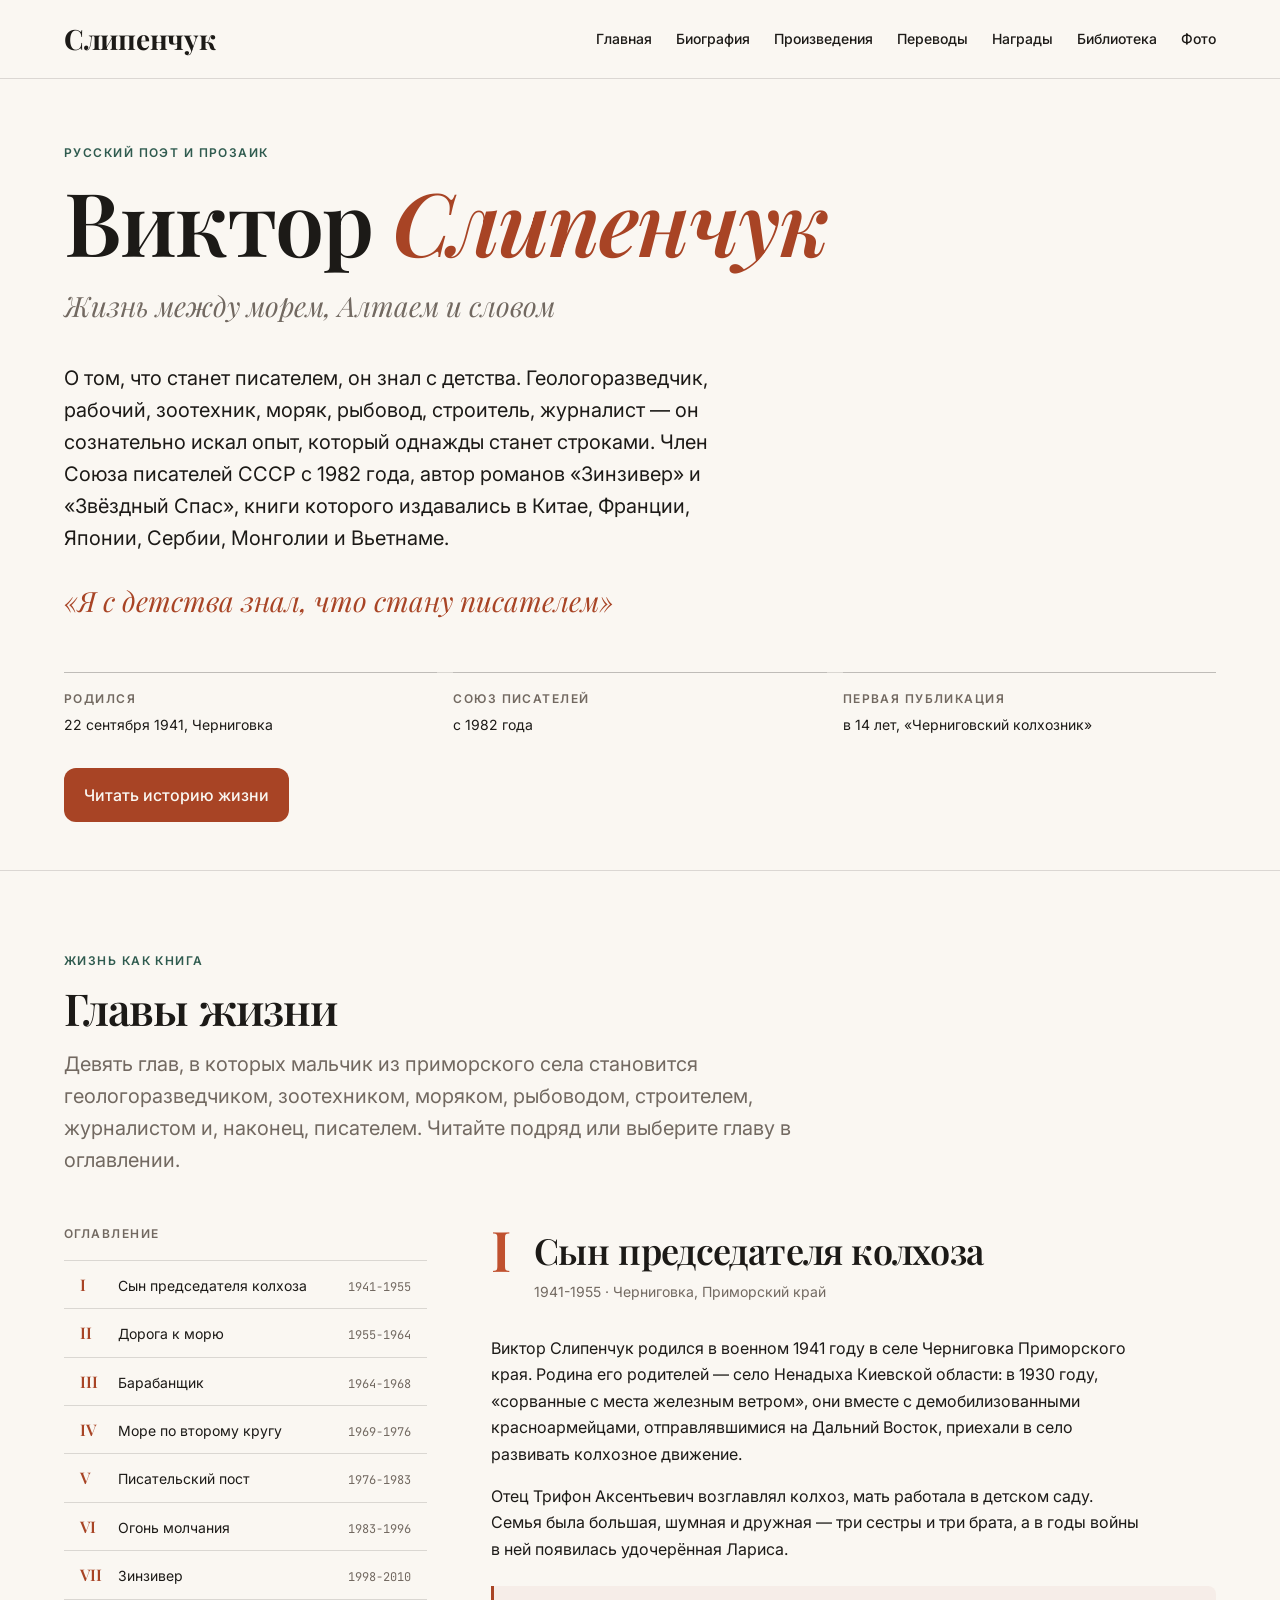
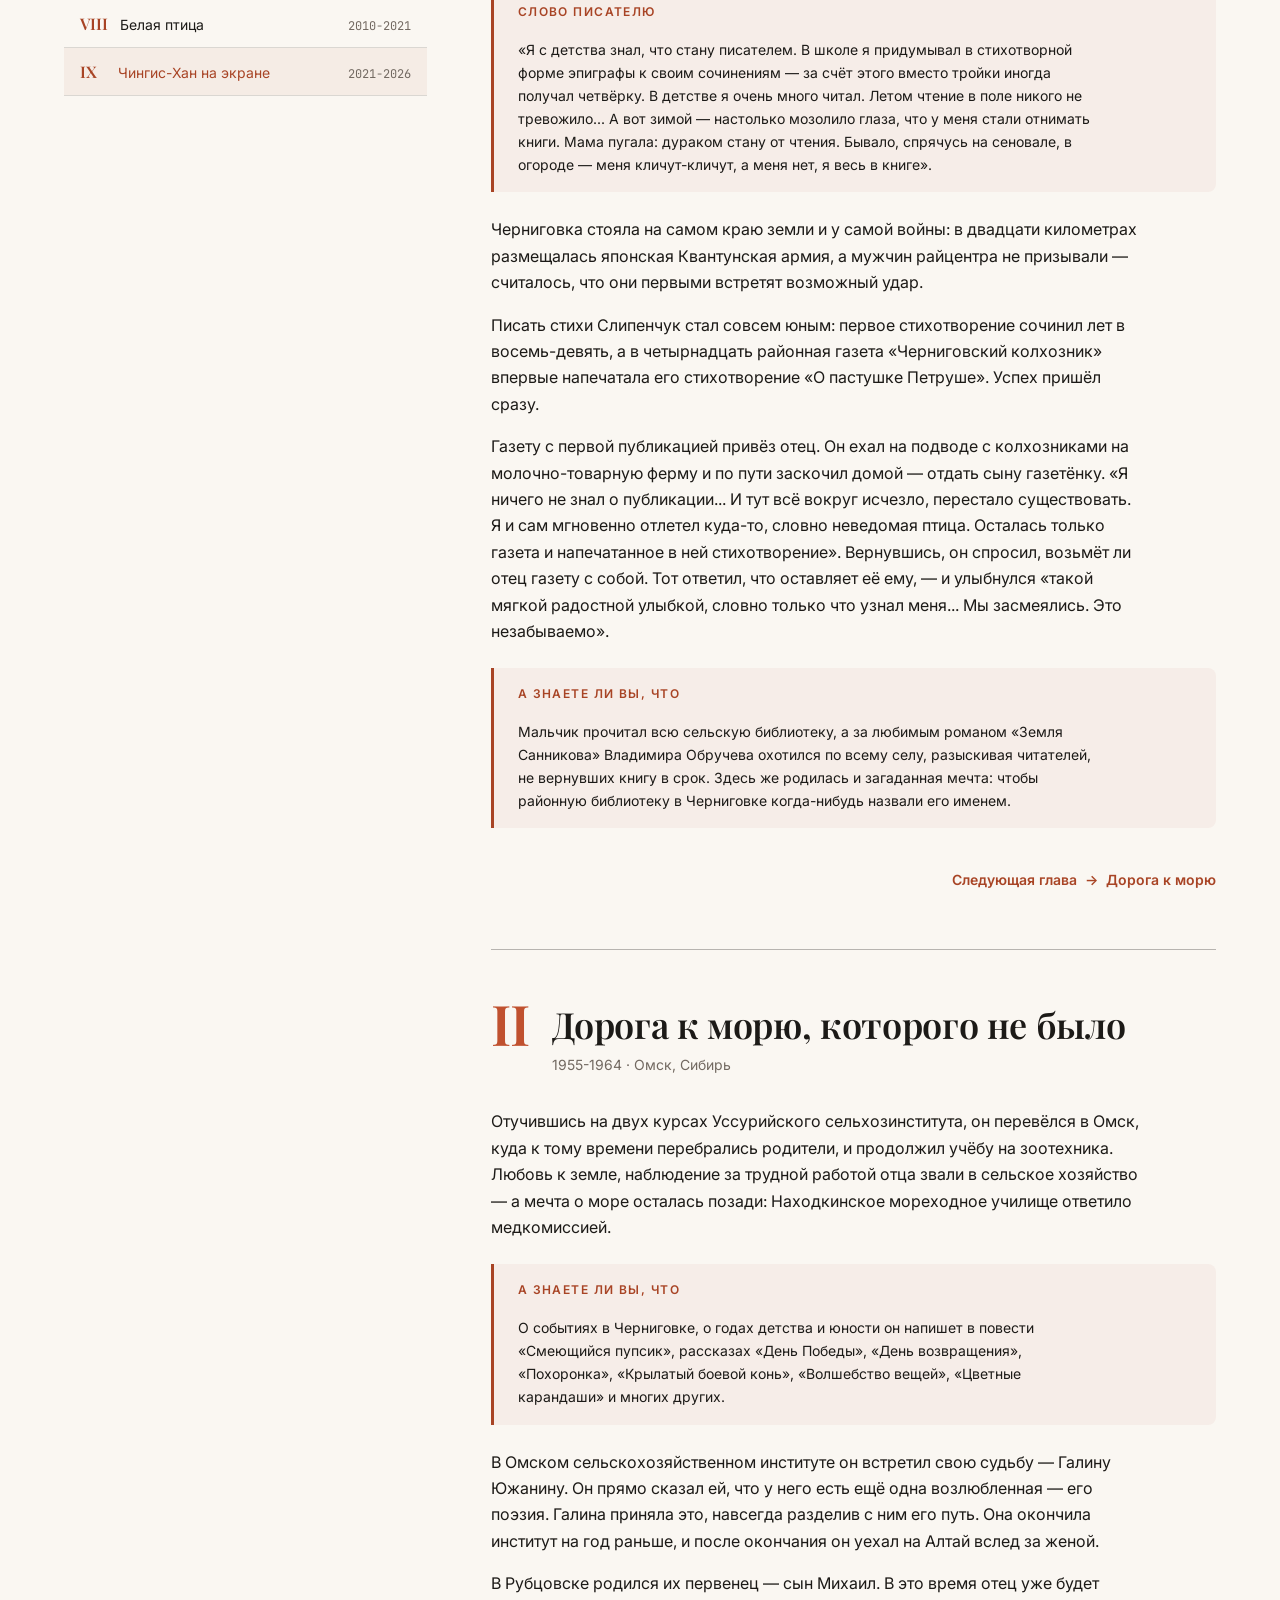
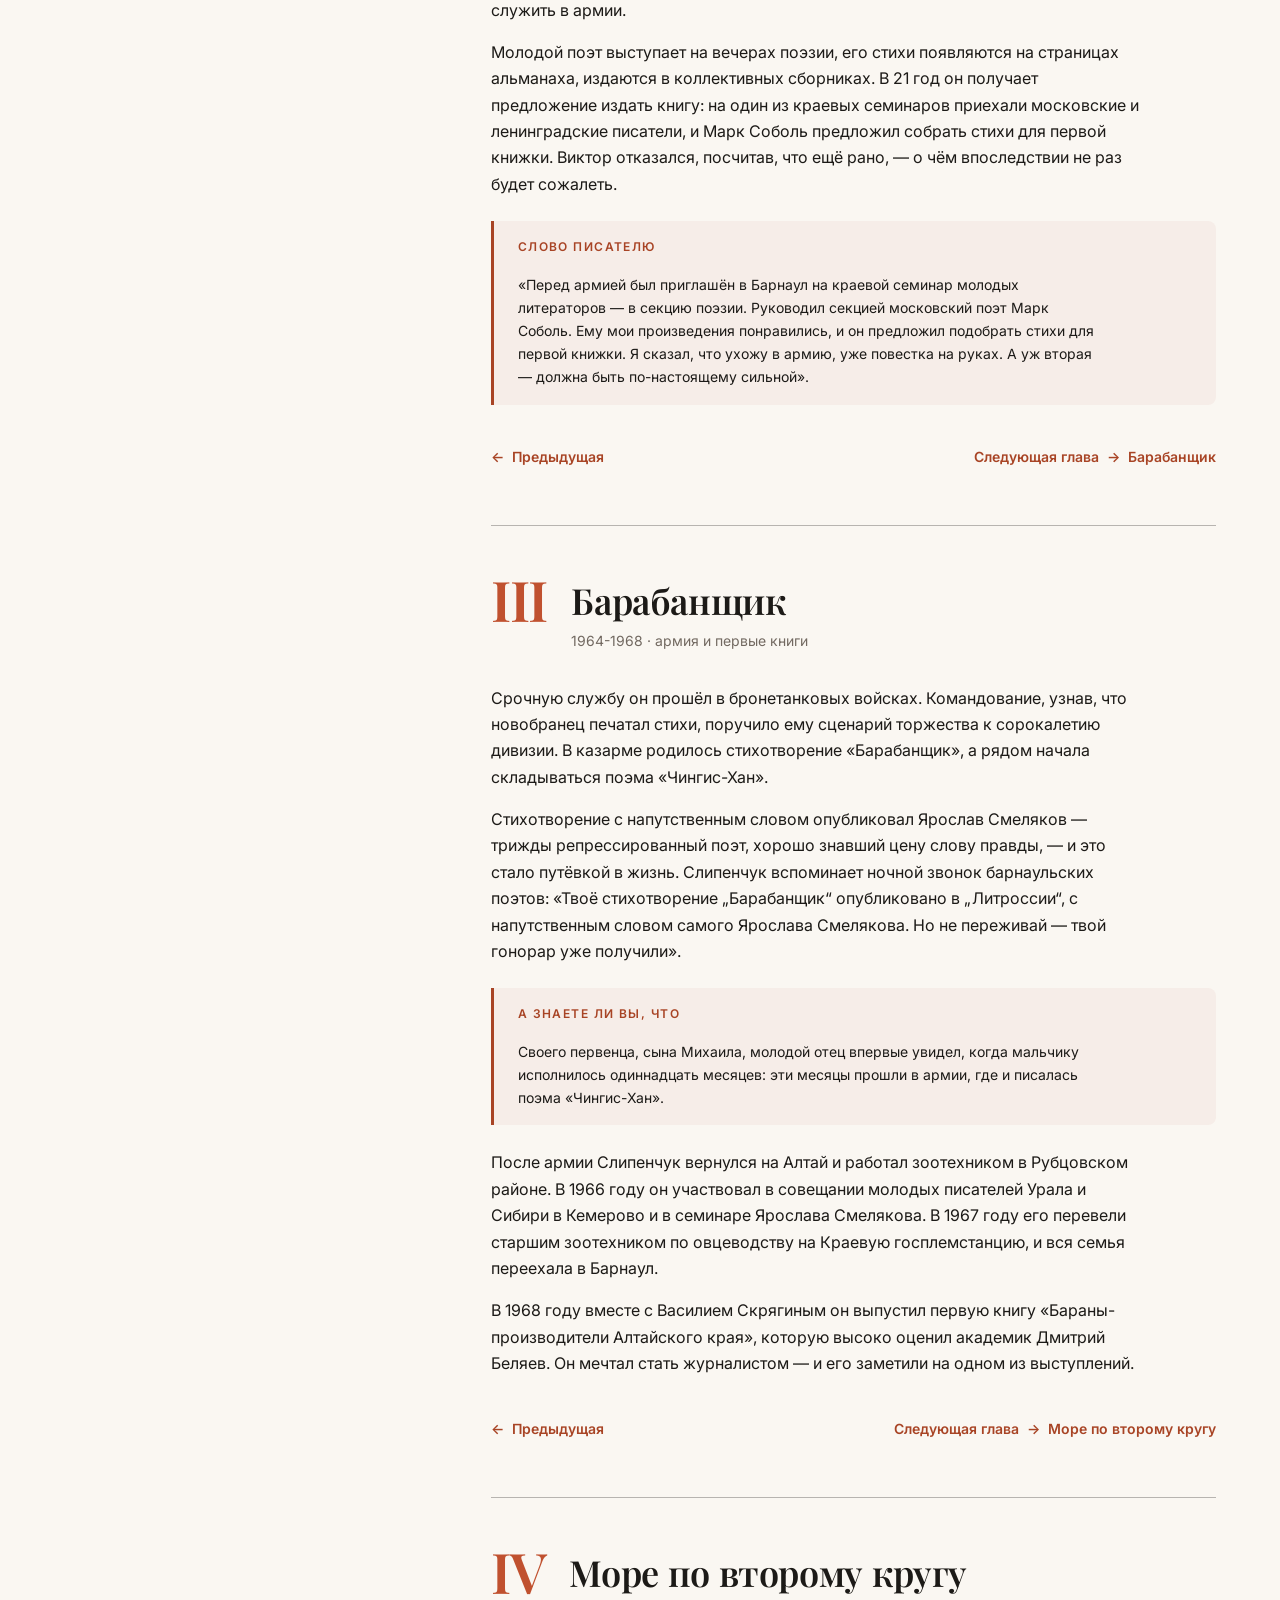
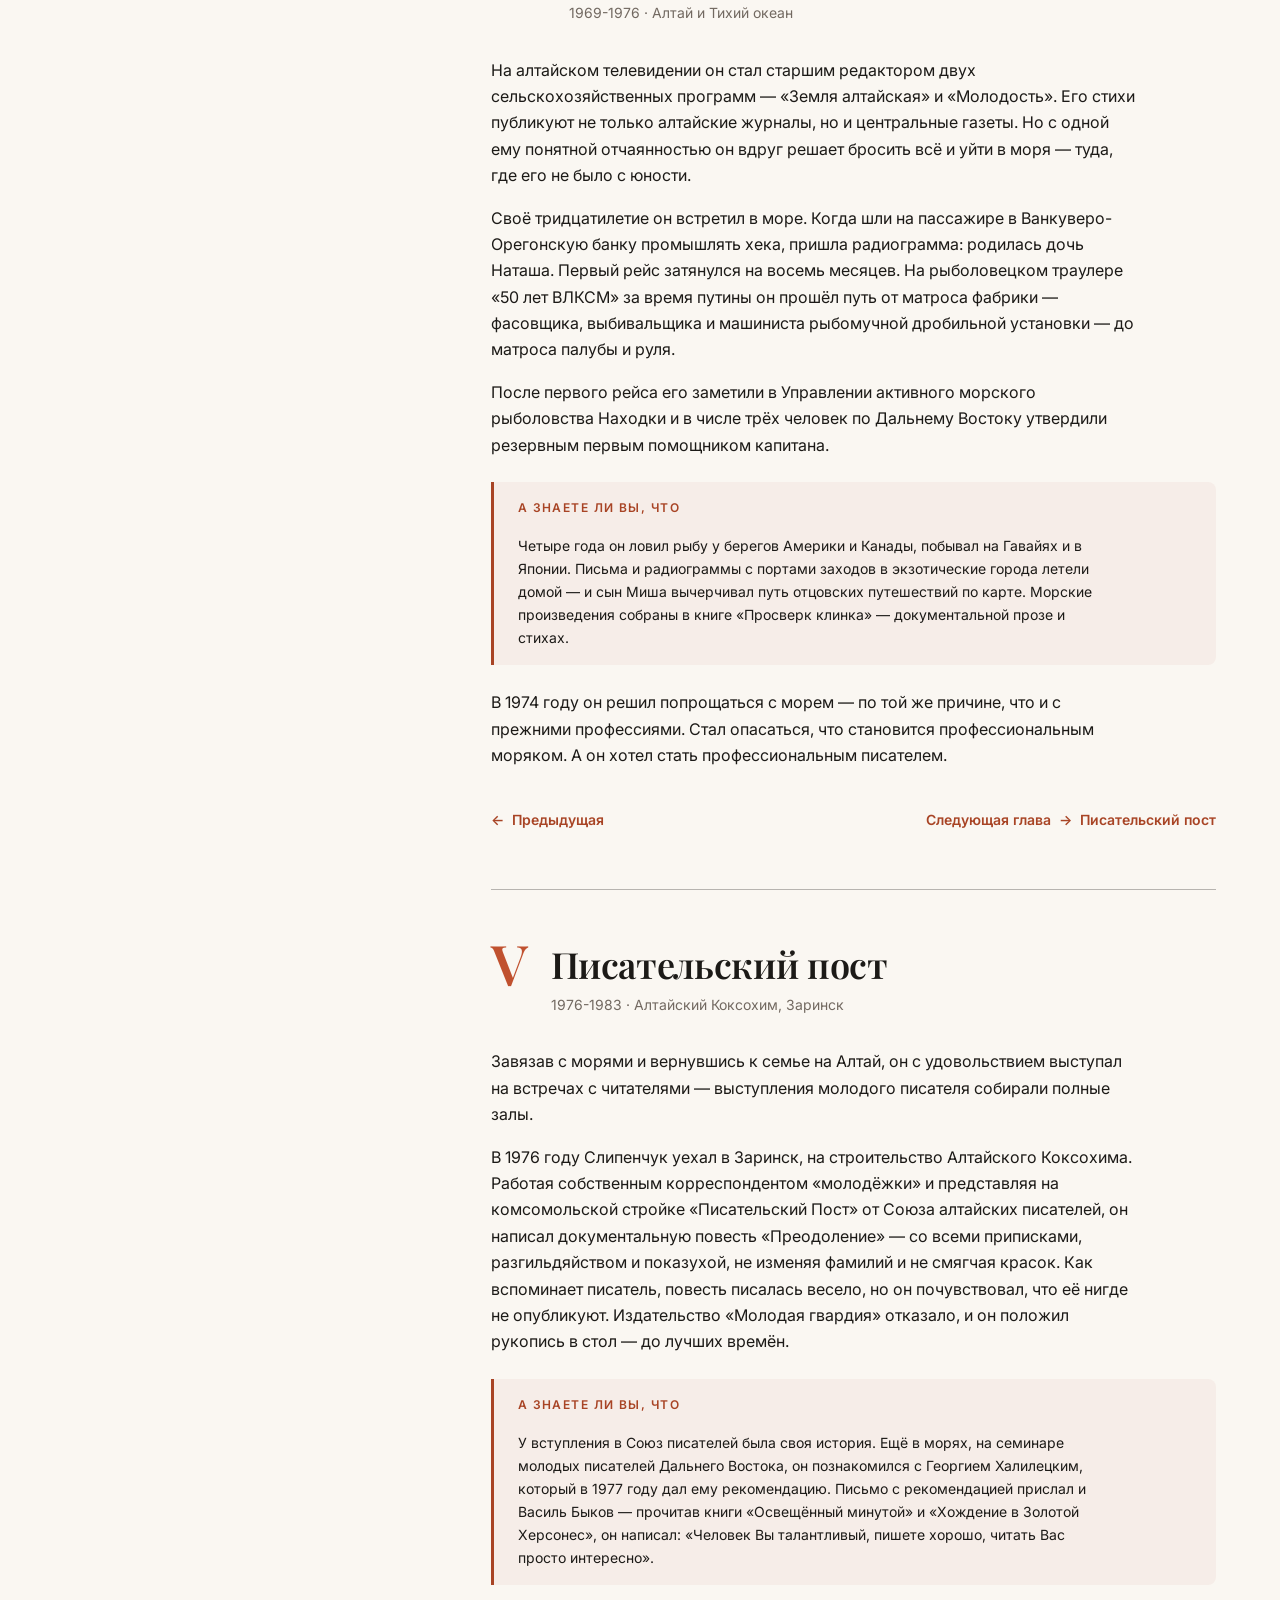
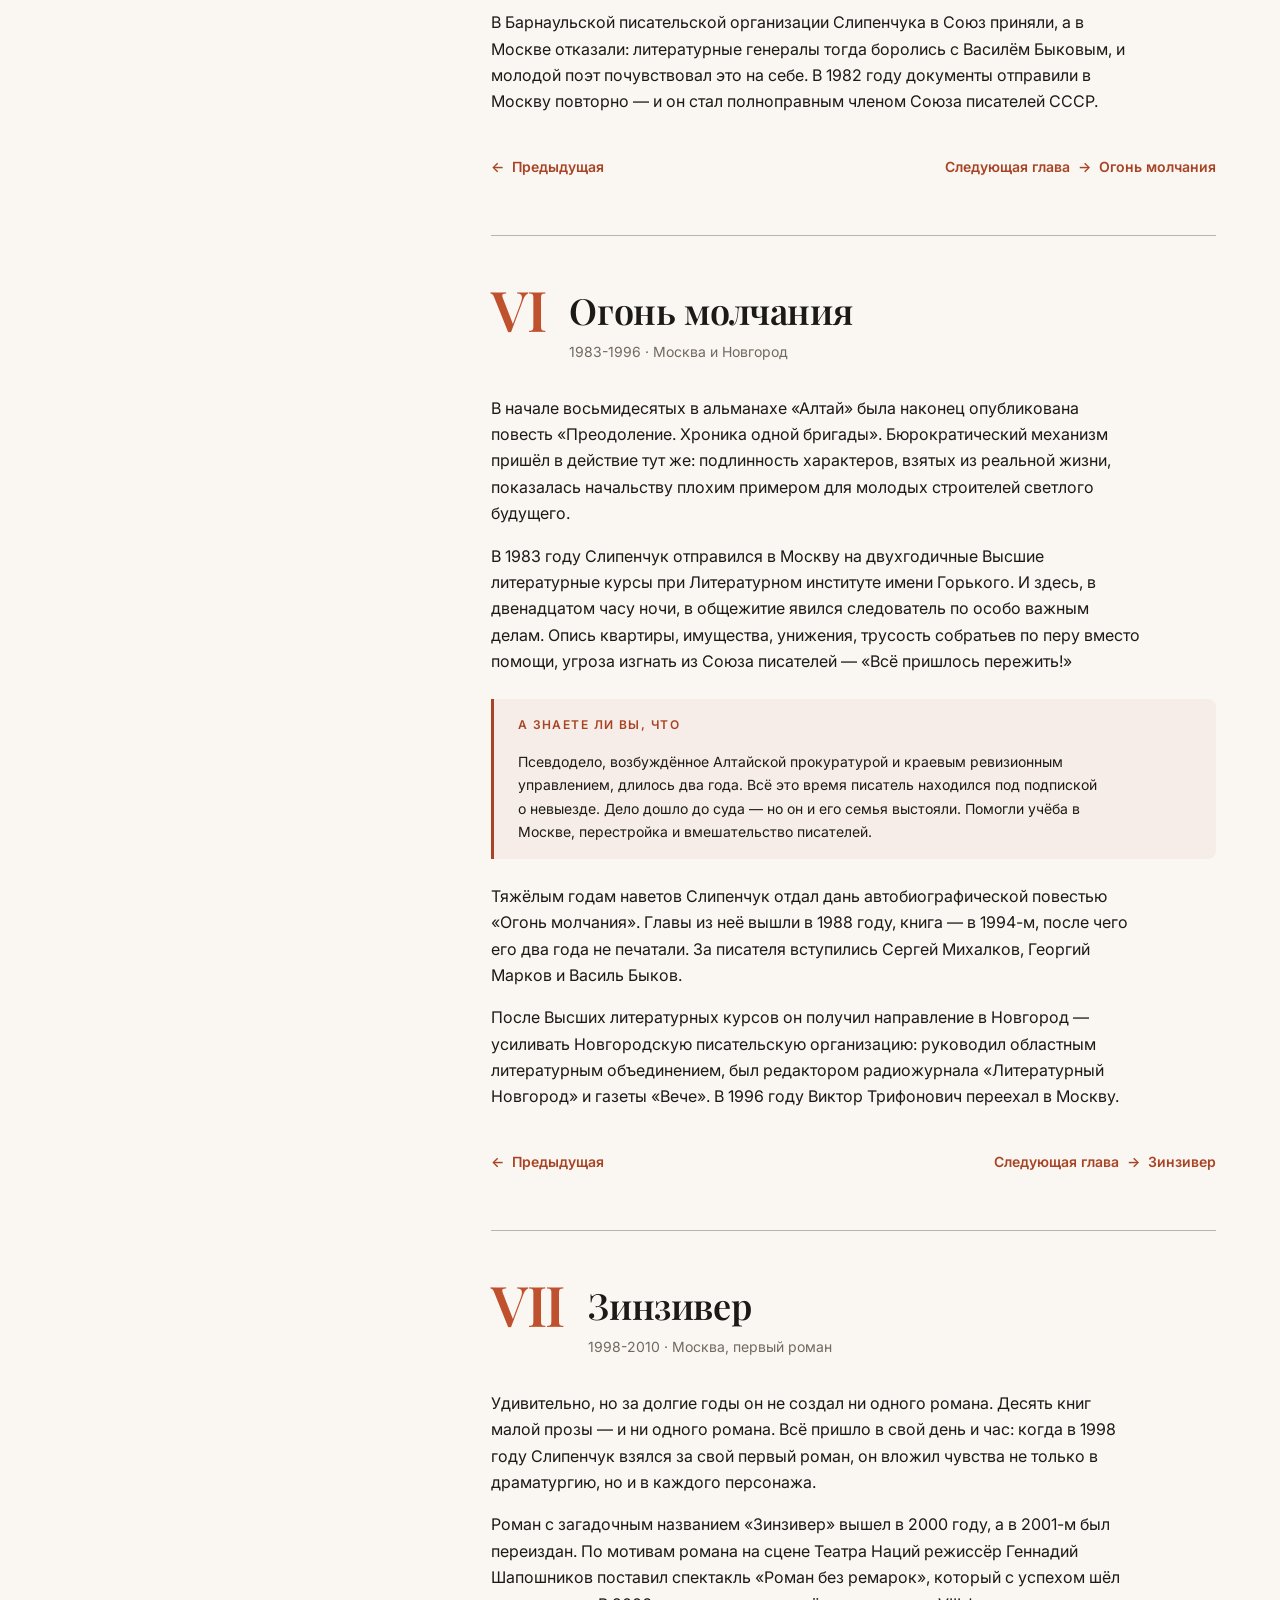
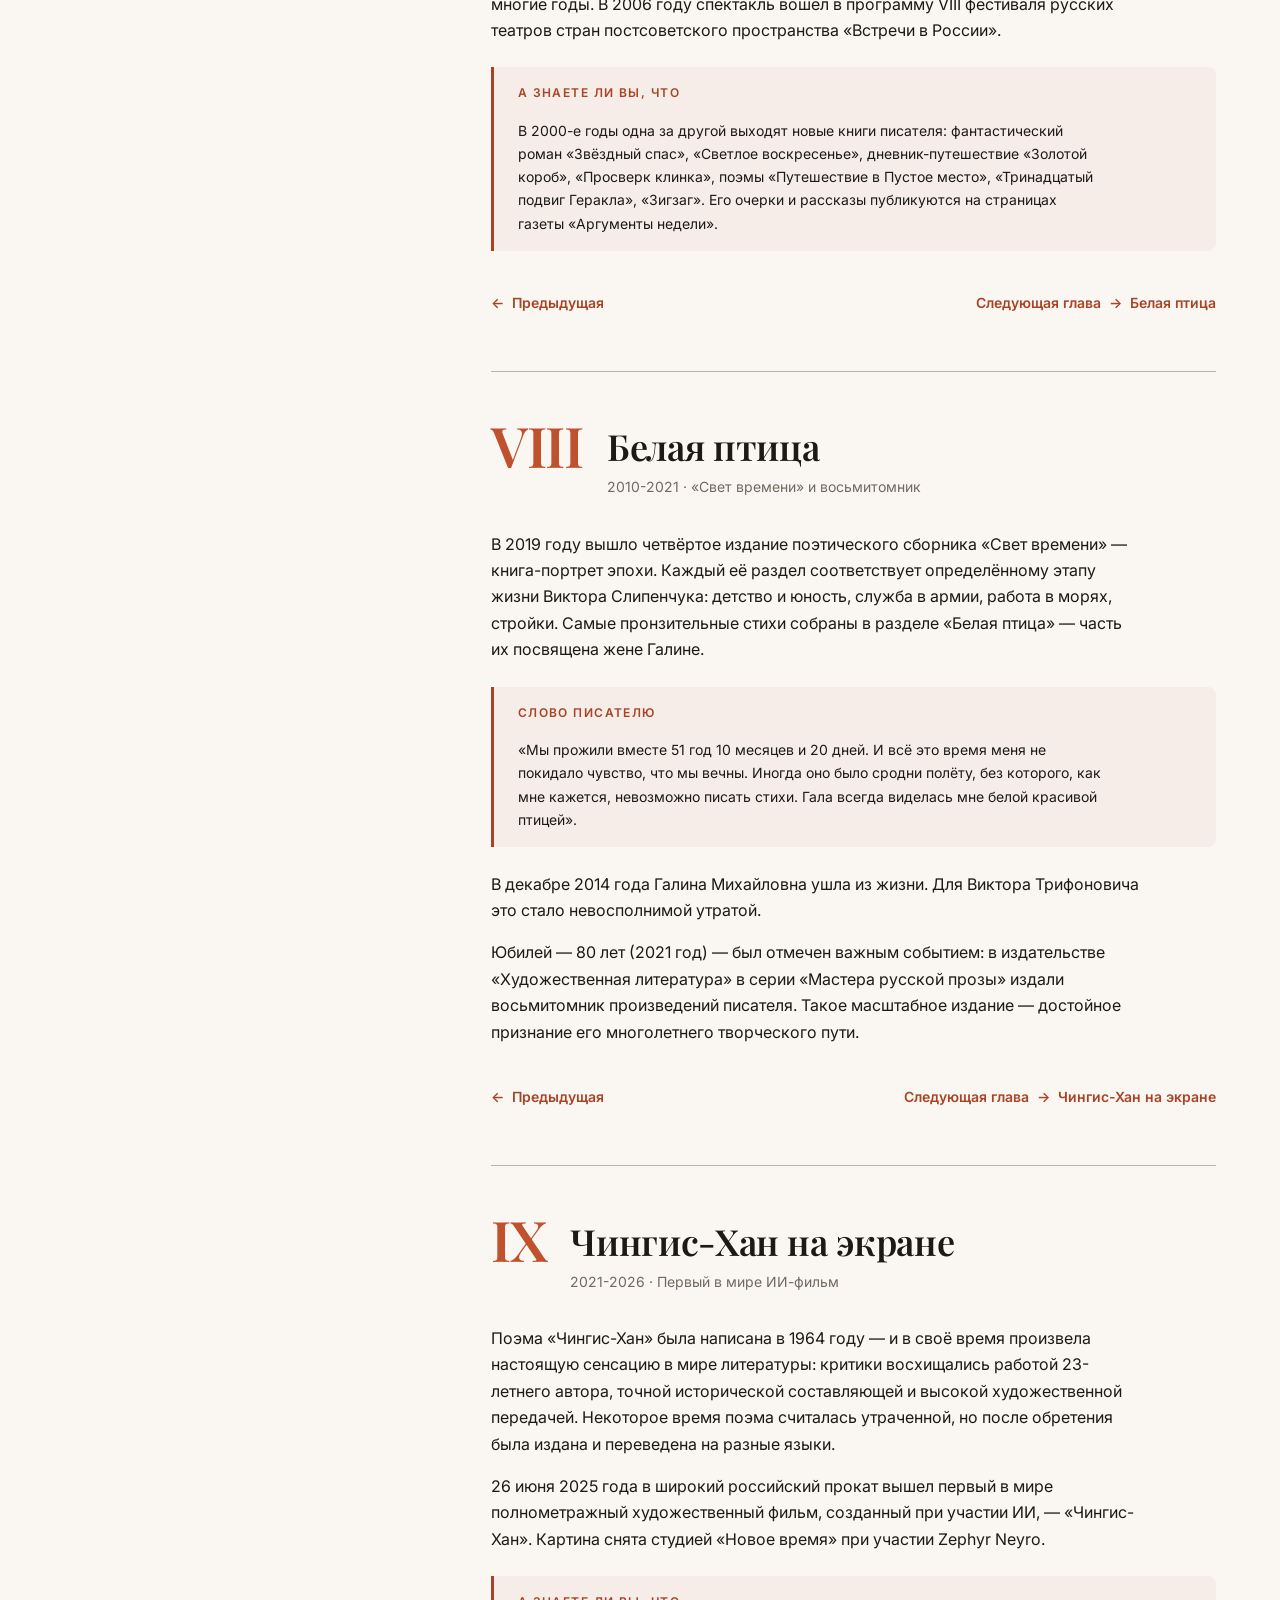
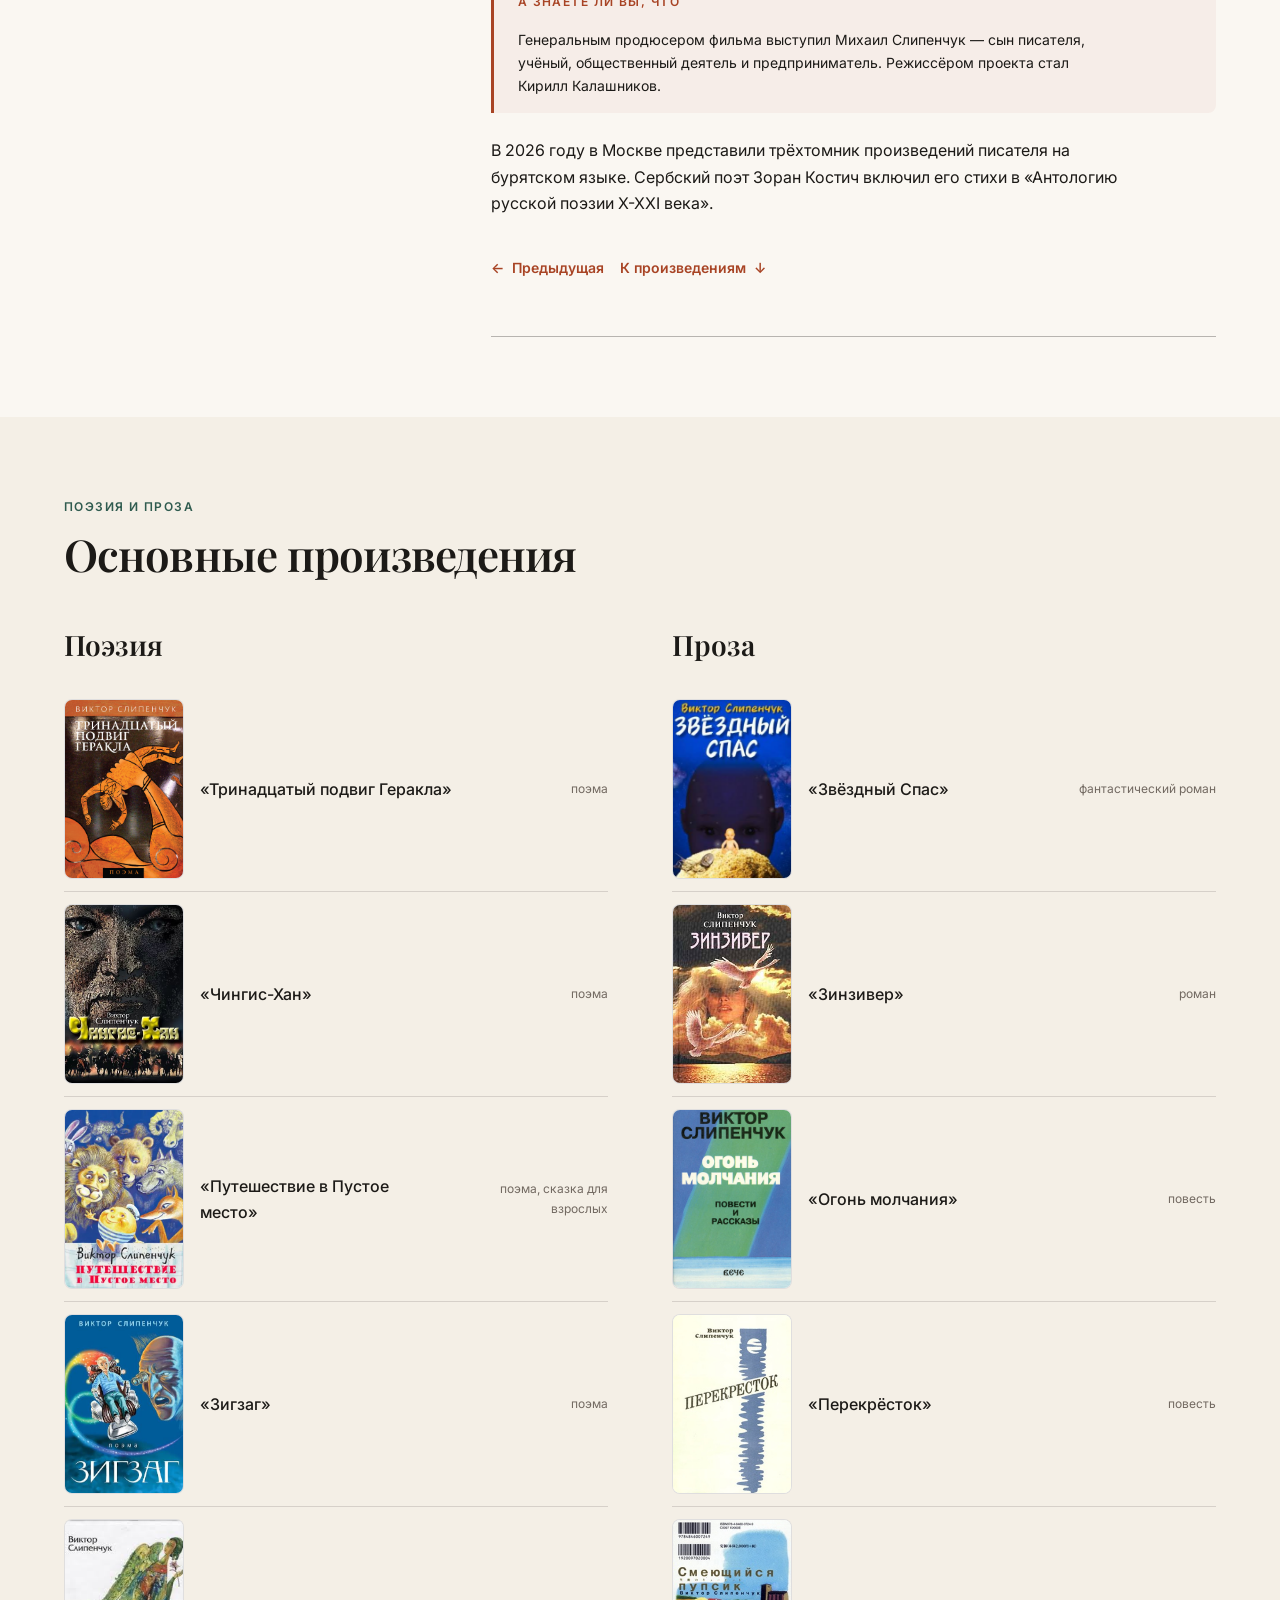
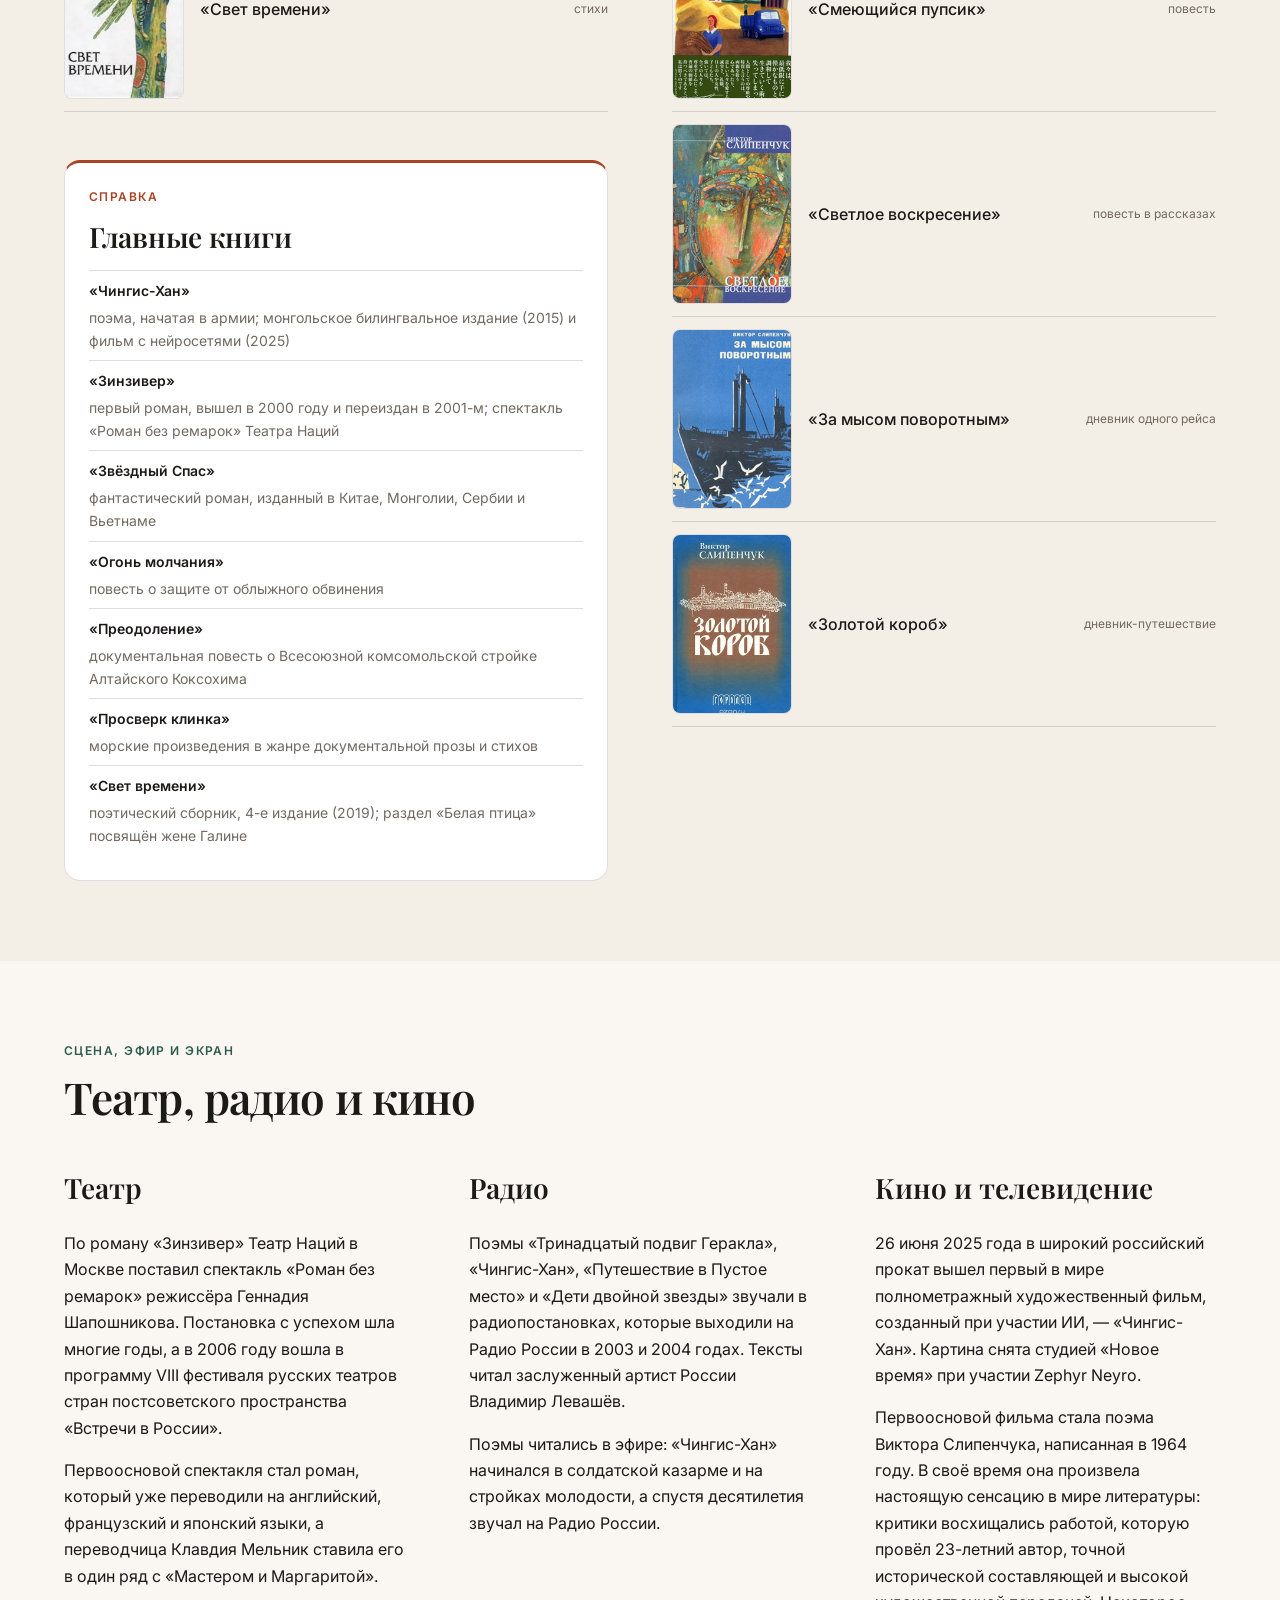
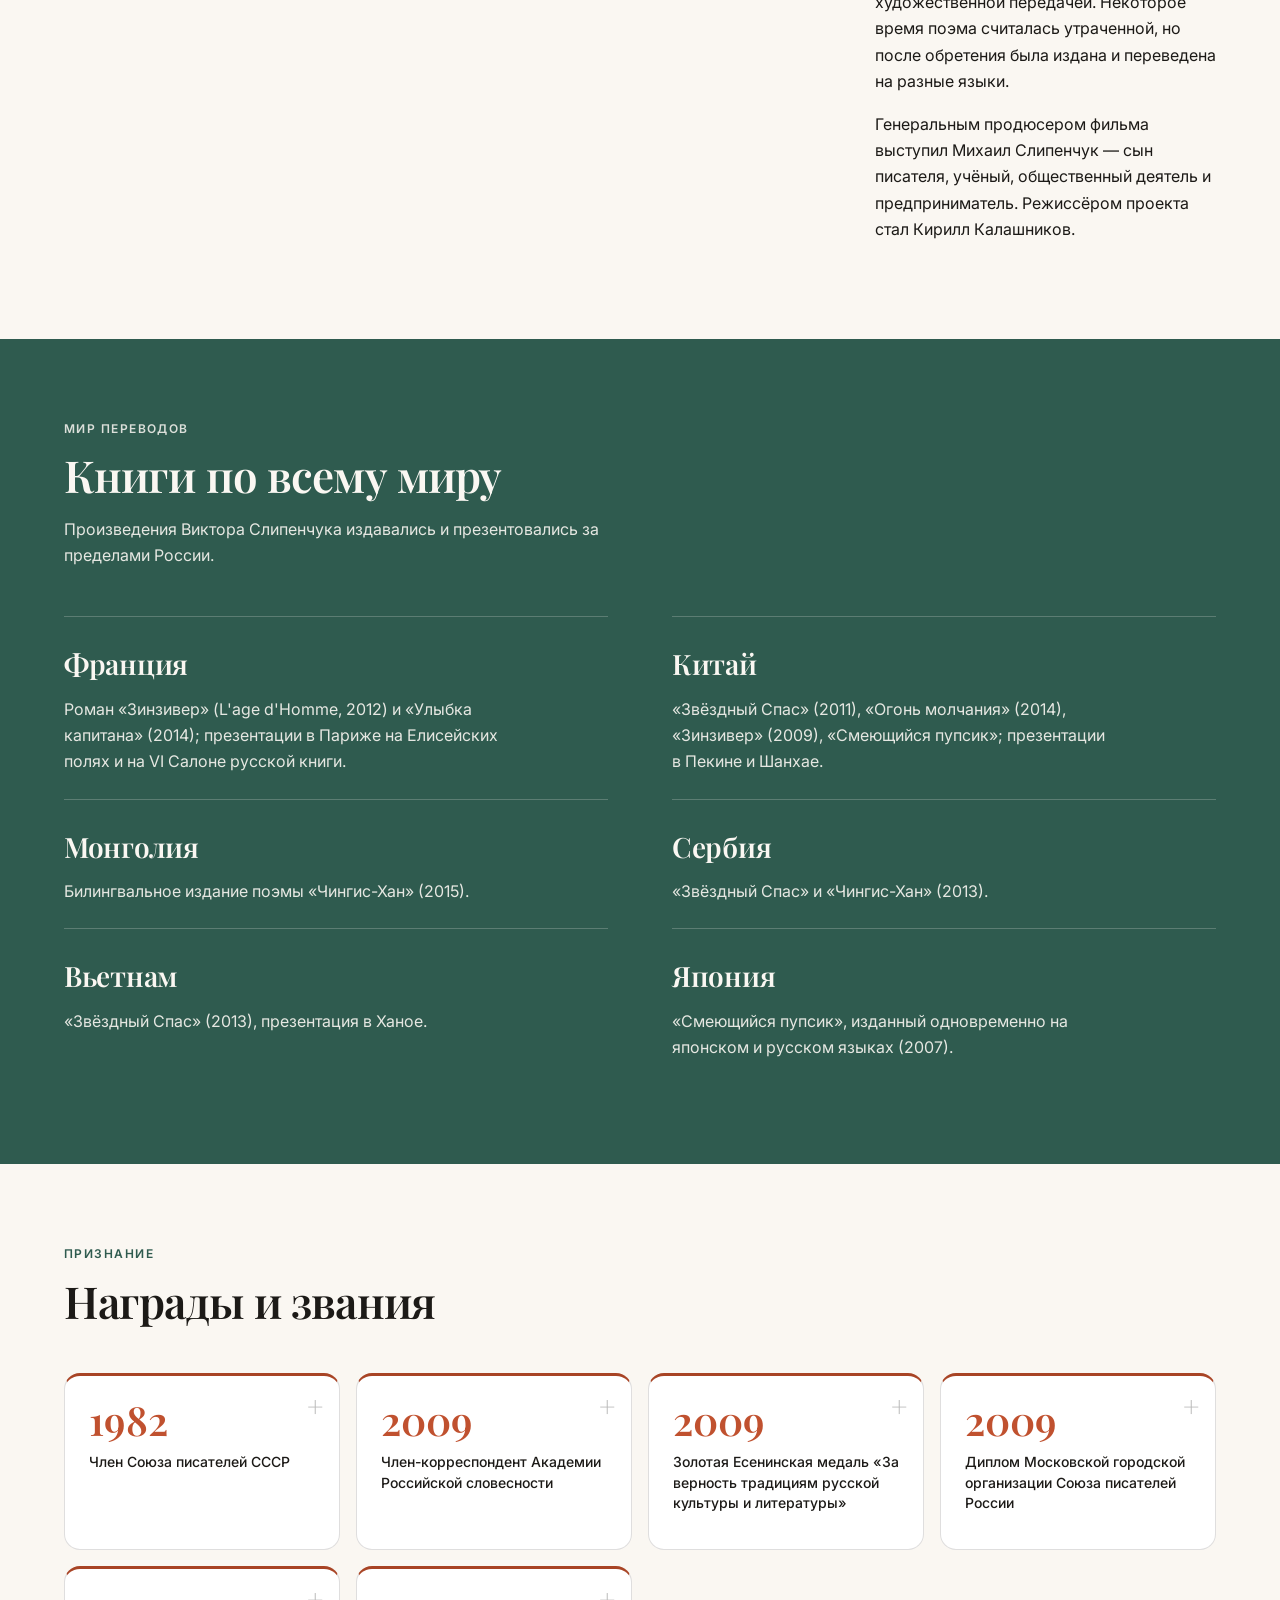
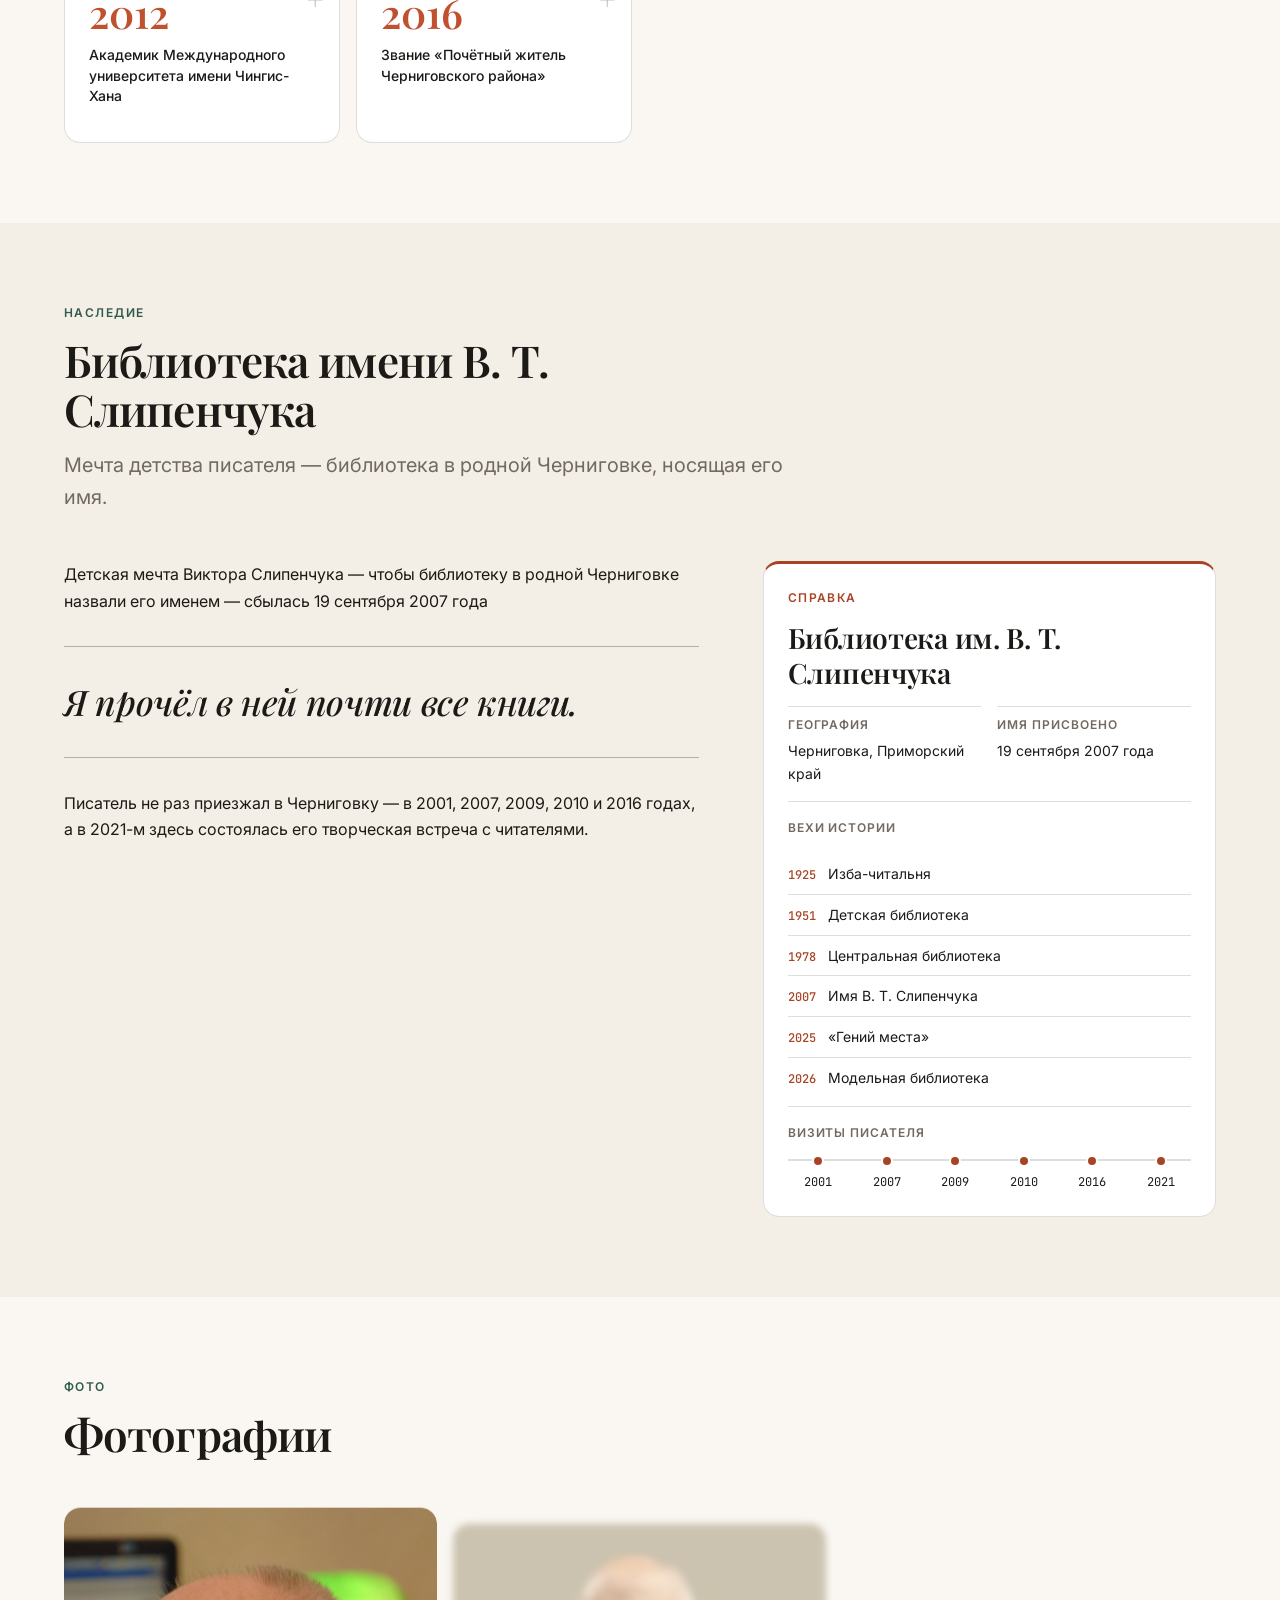
==== commit 28de0862: "Add files via upload" ====
--- a/index.html
+++ b/index.html
@@ -5,7 +5,7 @@
   <meta name="viewport" content="width=device-width, initial-scale=1.0">
   <title>Виктор Трифонович Слипенчук, поэт и прозаик</title>
   <meta name="description" content="Биографический очерк о русском поэте и прозаике Викторе Трифоновиче Слипенчуке: хроника жизни, произведения, переводы, награды, библиотека в Черниговке.">
-  <link rel="icon" href="data:,">
+  <link rel="icon" href="icon.png">
   <link rel="preconnect" href="https://fonts.googleapis.com">
   <link rel="preconnect" href="https://fonts.gstatic.com" crossorigin>
   <link href="https://fonts.googleapis.com/css2?family=Inter:wght@400;500;600&family=JetBrains+Mono:wght@400;500&family=Playfair+Display:ital,wght@0,500;0,600;0,700;1,400&display=swap" rel="stylesheet">
@@ -505,23 +505,19 @@
         <header class="section__head" data-reveal>
           <p class="kicker">Наследие</p>
           <h2>Библиотека имени В. Т. Слипенчука</h2>
-          <p class="story__lead">Центральная библиотека села Черниговка в Приморском крае. Мечта детства писателя, ставшая делом целого села.</p>
+          <p class="story__lead">Мечта детства писателя — библиотека в родной Черниговке, носящая его имя.</p>
         </header>
         <div class="library" data-reveal>
           <div class="library__story">
-            <p>«Может ли мечта детства сбыться?» С такого письма началась эта история. Библиотека в Черниговке появилась ещё в 1925 году — тогда в селе открылась изба-читальня в просторной комнате бывшего магазина «Кунст и Альберс», — задолго до появления будущего поэта. Здесь Виктор Слипенчук прочитал почти все книги и в пятом классе твёрдо решил стать писателем, загадав и вторую мечту: чтобы районную библиотеку в родной Черниговке когда-нибудь назвали его именем.</p>
+            <p>Детская мечта Виктора Слипенчука — чтобы библиотеку в родной Черниговке назвали его именем — сбылась 19 сентября 2007 года</p>
             <blockquote class="quote">
               <p>Я прочёл в ней почти все книги.</p>
             </blockquote>
-            <p>Мечта сбылась в 2007 году — событие по тем временам уникальное: в стране ещё не было практики называть библиотеки в честь здравствующих писателей, которые продолжают активно творить и публиковаться. Всё началось с письма самого писателя, в котором он признался в этой мечте. Зоя Ивановна Казак взяла письмо и обратилась с ним к главе поселения Владимиру Владимировичу Вовку. На вопрос, может ли сбыться эта детская мечта, Вовк коротко ответил: «А почему бы и нет?»</p>
-            <p>Сотрудники библиотеки собрали подписи жителей, вопрос вынесли на обсуждение в поселенческое заксобрание, и 19 сентября 2007 года Муниципальный комитет Черниговского сельского поселения, учитывая просьбы библиотекарей и жителей села и получив согласие Союза писателей России, официально закрепил решение №62 — Центральной библиотеке присвоено имя Виктора Трифоновича Слипенчука.</p>
-            <p>Писатель лично присутствовал на торжестве, приехав на родину вместе с супругой. Владимир Владимирович Вовк вручил гостю символический ключ от Центральной библиотеки, а Виктор Трифонович передал его в надёжные руки хозяйки библиотеки — Татьяны Федосеевны Горох. С этого дня имя писателя стало неотъемлемой частью истории библиотеки и её связи с родной землёй.</p>
-            <p>Дружба с библиотекой не прервалась. Писатель приезжал в родное село в 2001, 2007, 2009, 2010 и 2016 годах, а в 2021-м здесь прошла творческая встреча с читателями. В предновогодние дни сын писателя Михаил Слипенчук привёз в дар библиотеке электронные книги. «В каждой электронной книге целая библиотека», говорили сотрудники.</p>
-            <p>За составленную им книгу «В начале было Слово» о Празднике славянской письменности и культуры в Новгороде (Лениздат, 1990) Виктор Слипенчук получил благодарность и пожелание благословенных успехов Патриарха Московского и всея Руси Алексия II.</p>
+            <p>Писатель не раз приезжал в Черниговку — в 2001, 2007, 2009, 2010 и 2016 годах, а в 2021-м здесь состоялась его творческая встреча с читателями.</p>
           </div>
           <aside class="library__card" data-reveal>
             <p class="library__card-label">Справка</p>
-            <h3 class="library__card-title">Центральная библиотека им. В. Т. Слипенчука</h3>
+            <h3 class="library__card-title">Библиотека им. В. Т. Слипенчука</h3>
             <dl class="library__facts">
               <div>
                 <dt>География</dt>
@@ -529,17 +525,20 @@
               </div>
               <div>
                 <dt>Имя присвоено</dt>
-                <dd>19 сентября 2007 года, решение №62</dd>
-              </div>
-              <div>
-                <dt>Директор</dt>
-                <dd>Татьяна Федосеевна Горох</dd>
-              </div>
-              <div>
-                <dt>Вехи истории</dt>
-                <dd>изба-читальня (1925) &middot; детская библиотека (1951) &middot; Центральная библиотека (1978) &middot; «Гений места» (2025) &middot; модельная библиотека (2026)</dd>
+                <dd>19 сентября 2007 года</dd>
               </div>
             </dl>
+            <div class="library__milestones">
+              <p class="library__visits-label">Вехи истории</p>
+              <ol class="milestones">
+                <li><span>1925</span>Изба-читальня</li>
+                <li><span>1951</span>Детская библиотека</li>
+                <li><span>1978</span>Центральная библиотека</li>
+                <li><span>2007</span>Имя В. Т. Слипенчука</li>
+                <li><span>2025</span>«Гений места»</li>
+                <li><span>2026</span>Модельная библиотека</li>
+              </ol>
+            </div>
             <div class="library__visits">
               <p class="library__visits-label">Визиты писателя</p>
               <ol class="visits">
@@ -562,35 +561,14 @@
           <p class="kicker">Фото</p>
           <h2>Фотографии</h2>
         </header>
-        <div class="gallery" data-reveal>
-          <figure data-reveal>
-            <img src="photos/portrait-main.jpg" alt="Портрет Виктора Слипенчука" width="960" height="1445" onerror="this.closest('figure').classList.add('is-empty')" loading="lazy">
-            <figcaption>Портрет Виктора Слипенчука</figcaption>
-          </figure>
-          <figure data-reveal>
-            <img src="photos/interview.jpg" alt="Виктор Слипенчук на интервью" width="960" height="540" onerror="this.closest('figure').classList.add('is-empty')" loading="lazy">
-            <figcaption>На интервью</figcaption>
-          </figure>
-          <figure data-reveal>
-            <img src="photos/autographs.jpg" alt="Виктор Слипенчук раздаёт автографы" width="640" height="480" onerror="this.closest('figure').classList.add('is-empty')" loading="lazy">
-            <figcaption>Раздача автографов</figcaption>
-          </figure>
-          <figure data-reveal>
-            <img src="photos/book.jpg" alt="Виктор Слипенчук с книгой в руках" width="250" height="343" onerror="this.closest('figure').classList.add('is-empty')" loading="lazy">
-            <figcaption>С книгой в руках</figcaption>
-          </figure>
-          <figure data-reveal>
-            <img src="photos/book-2.jpg" alt="Виктор Слипенчук с книгой в руках, другой снимок" width="364" height="549" onerror="this.closest('figure').classList.add('is-empty')" loading="lazy">
-            <figcaption>С книгой в руках, ещё один снимок</figcaption>
-          </figure>
-          <figure data-reveal>
-            <img src="photos/bw.jpg" alt="Чёрно-белый портрет Виктора Слипенчука" width="200" height="290" onerror="this.closest('figure').classList.add('is-empty')" loading="lazy">
-            <figcaption>Чёрно-белый портрет</figcaption>
-          </figure>
-          <figure data-reveal>
-            <img src="photos/bw-2.jpg" alt="Ещё один чёрно-белый портрет Виктора Слипенчука" width="200" height="341" onerror="this.closest('figure').classList.add('is-empty')" loading="lazy">
-            <figcaption>Чёрно-белый портрет</figcaption>
-          </figure>
+        <div class="masonry" data-masonry>
+          <div class="masonry__item"><img src="photos/portrait-main.jpg" alt="Портрет Виктора Слипенчука" loading="lazy"></div>
+          <div class="masonry__item"><img src="photos/interview.jpg" alt="На интервью" loading="lazy"></div>
+          <div class="masonry__item"><img src="photos/autographs.jpg" alt="Раздача автографов" loading="lazy"></div>
+          <div class="masonry__item"><img src="photos/book.jpg" alt="С книгой в руках" loading="lazy"></div>
+          <div class="masonry__item"><img src="photos/book-2.jpg" alt="С книгой в руках, ещё один снимок" loading="lazy"></div>
+          <div class="masonry__item"><img src="photos/bw.jpg" alt="Чёрно-белый портрет" loading="lazy"></div>
+          <div class="masonry__item"><img src="photos/bw-2.jpg" alt="Ещё один чёрно-белый портрет" loading="lazy"></div>
         </div>
       </div>
     </section>
@@ -603,6 +581,7 @@
     </div>
   </footer>
 
+  <script src="https://cdnjs.cloudflare.com/ajax/libs/gsap/3.12.5/gsap.min.js"></script>
   <script src="app.js"></script>
 </body>
 </html>
--- a/style.css
+++ b/style.css
@@ -922,6 +922,42 @@
   color: var(--ink);
 }
 
+/* Вехи истории: структурированный список */
+.library__milestones {
+  margin-top: var(--space-2);
+  padding-top: var(--space-4);
+  border-top: 1px solid var(--hairline);
+}
+
+.milestones {
+  list-style: none;
+  margin: 0;
+  padding: 0;
+}
+
+.milestones li {
+  display: flex;
+  align-items: baseline;
+  gap: var(--space-3);
+  padding-block: var(--space-2);
+  border-bottom: 1px solid var(--hairline);
+  font-size: var(--text-sm);
+  color: var(--ink);
+}
+
+.milestones li:last-child {
+  border-bottom: none;
+}
+
+.milestones span {
+  flex-shrink: 0;
+  font-family: var(--font-mono);
+  font-size: var(--text-xs);
+  font-weight: 500;
+  color: var(--accent);
+  min-width: 3.5ch;
+}
+
 /* Визиты: минималистичный таймлайн */
 .library__visits {
   margin-top: var(--space-2);
@@ -995,48 +1031,39 @@
 }
 
 /* ============================================================
-   Галерея
-   ============================================================ */
-.gallery {
+   Masonry-галерея
+   ============================================================ */
+.masonry {
   margin-top: var(--space-8);
-  column-count: 2;
-  column-gap: var(--space-6);
-}
-
-.gallery figure {
+  columns: 3;
+  column-gap: var(--space-4);
+}
+
+.masonry__item {
   break-inside: avoid;
-  margin: 0 0 var(--space-6);
+  margin-bottom: var(--space-4);
   border-radius: var(--radius-card);
   overflow: hidden;
-  background: var(--surface);
-  border: 1px solid var(--hairline);
-}
-
-.gallery img {
+  will-change: transform, opacity, filter;
+  opacity: 0;
+  filter: blur(10px);
+}
+
+.masonry__item img {
   width: 100%;
   height: auto;
   display: block;
-}
-
-.gallery figcaption {
-  padding: var(--space-3) var(--space-4);
-  font-size: var(--text-sm);
-  color: var(--muted);
-}
-
-.gallery figure.is-empty img { display: none; }
-
-.gallery figure.is-empty::after {
-  content: "Фотография появится здесь";
-  display: grid;
-  place-items: center;
-  aspect-ratio: 4 / 3;
-  padding: var(--space-8);
-  text-align: center;
-  font-size: var(--text-sm);
-  color: var(--muted);
-  border: 1px dashed var(--hairline-strong);
   border-radius: var(--radius-card);
+  transition: transform 0.4s var(--ease);
+}
+
+.masonry__item:hover img {
+  transform: scale(1.03);
+}
+
+.masonry__item.is-in {
+  opacity: 1;
+  filter: blur(0);
 }
 
 .mono, code {
@@ -1134,6 +1161,10 @@
     position: static;
   }
 
+  .masonry {
+    columns: 2;
+  }
+
   .toc-list {
     display: flex;
     flex-wrap: wrap;
@@ -1212,8 +1243,8 @@
     column-gap: 0;
   }
 
-  .gallery {
-    column-count: 1;
+  .masonry {
+    columns: 1;
   }
 }
 
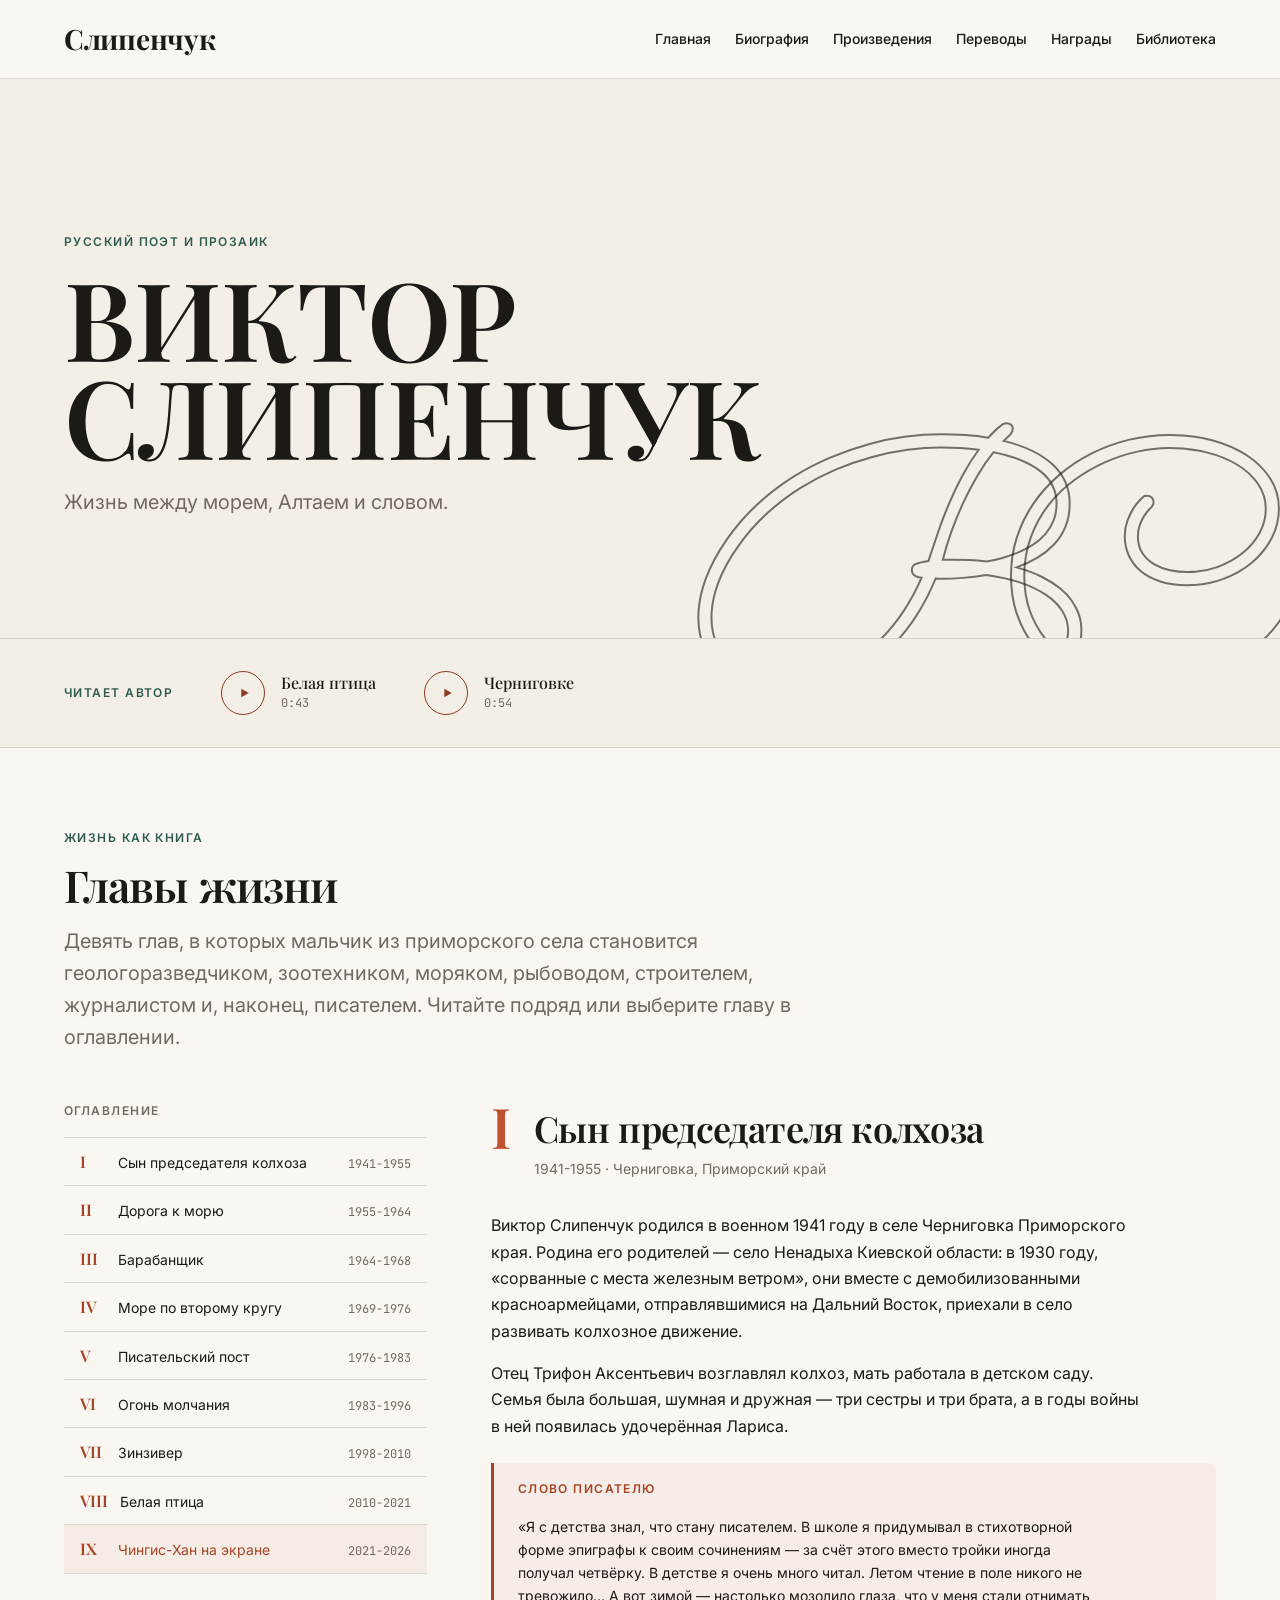
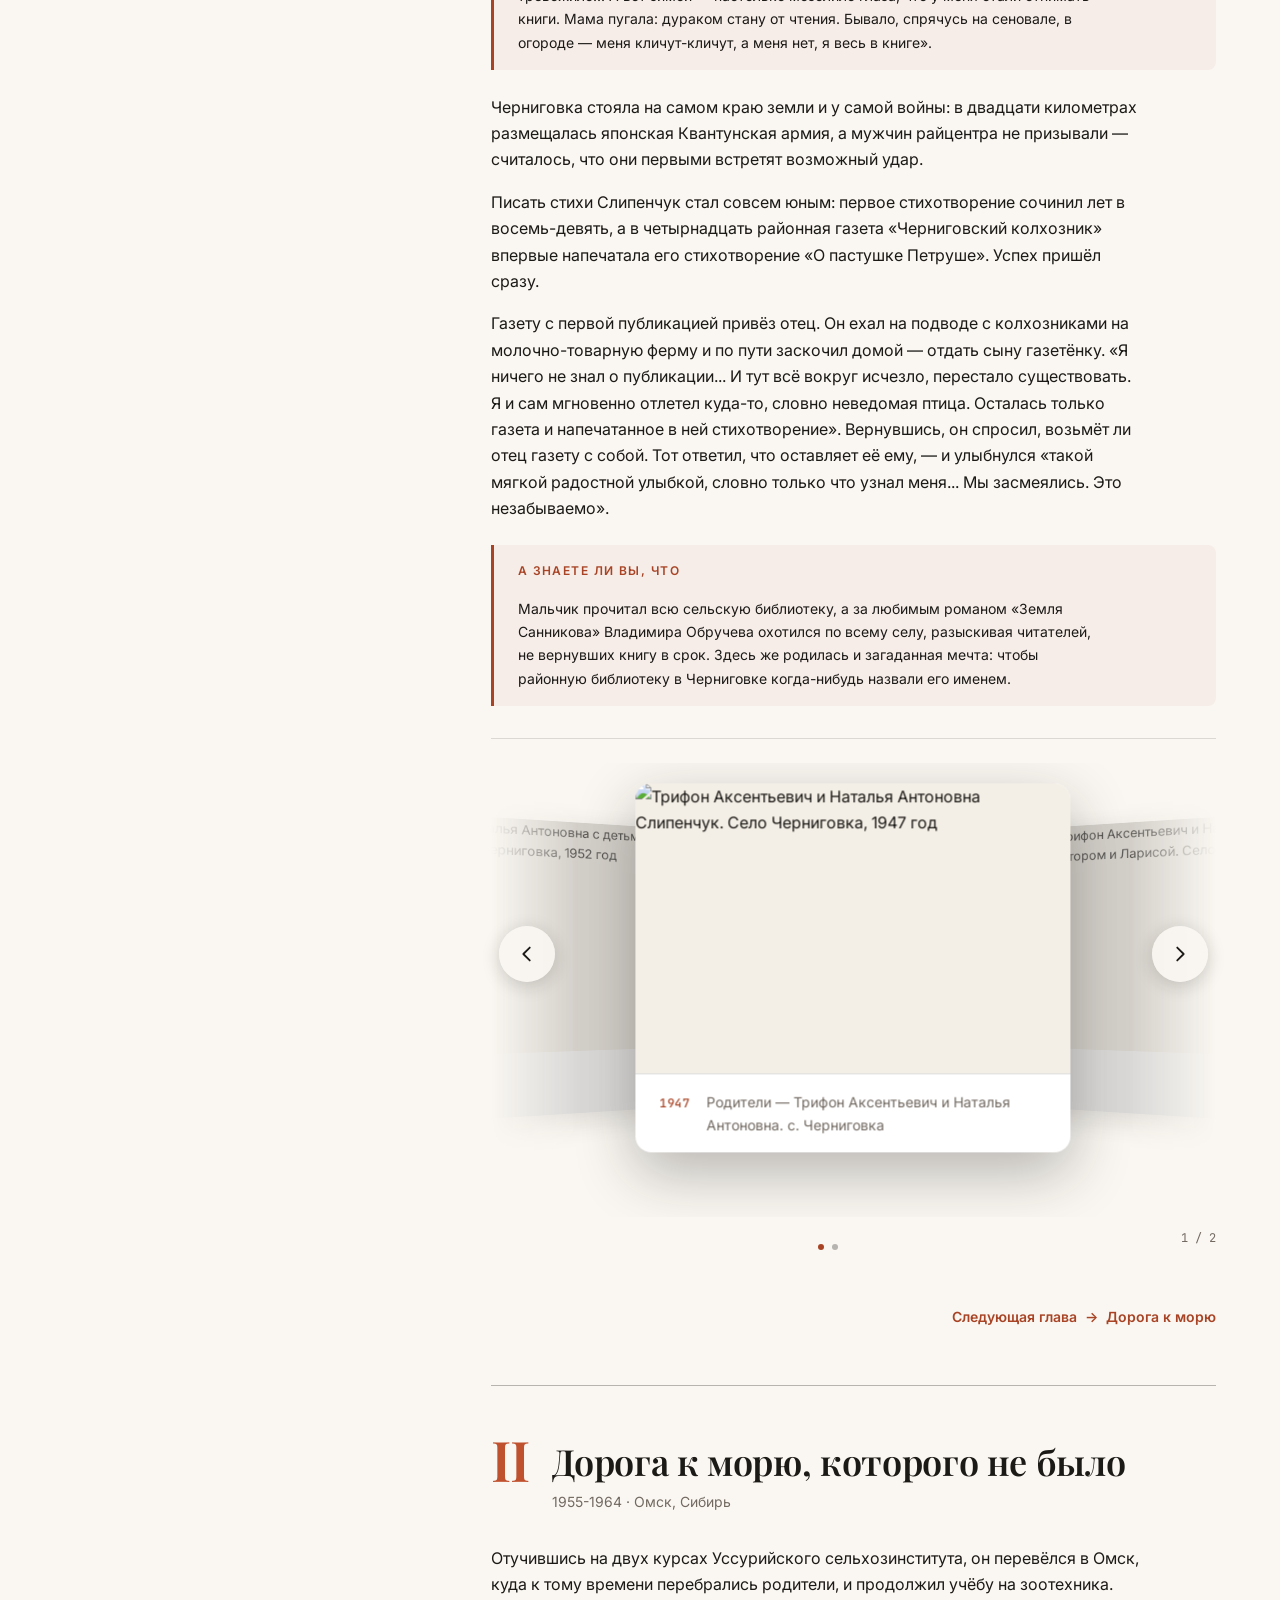
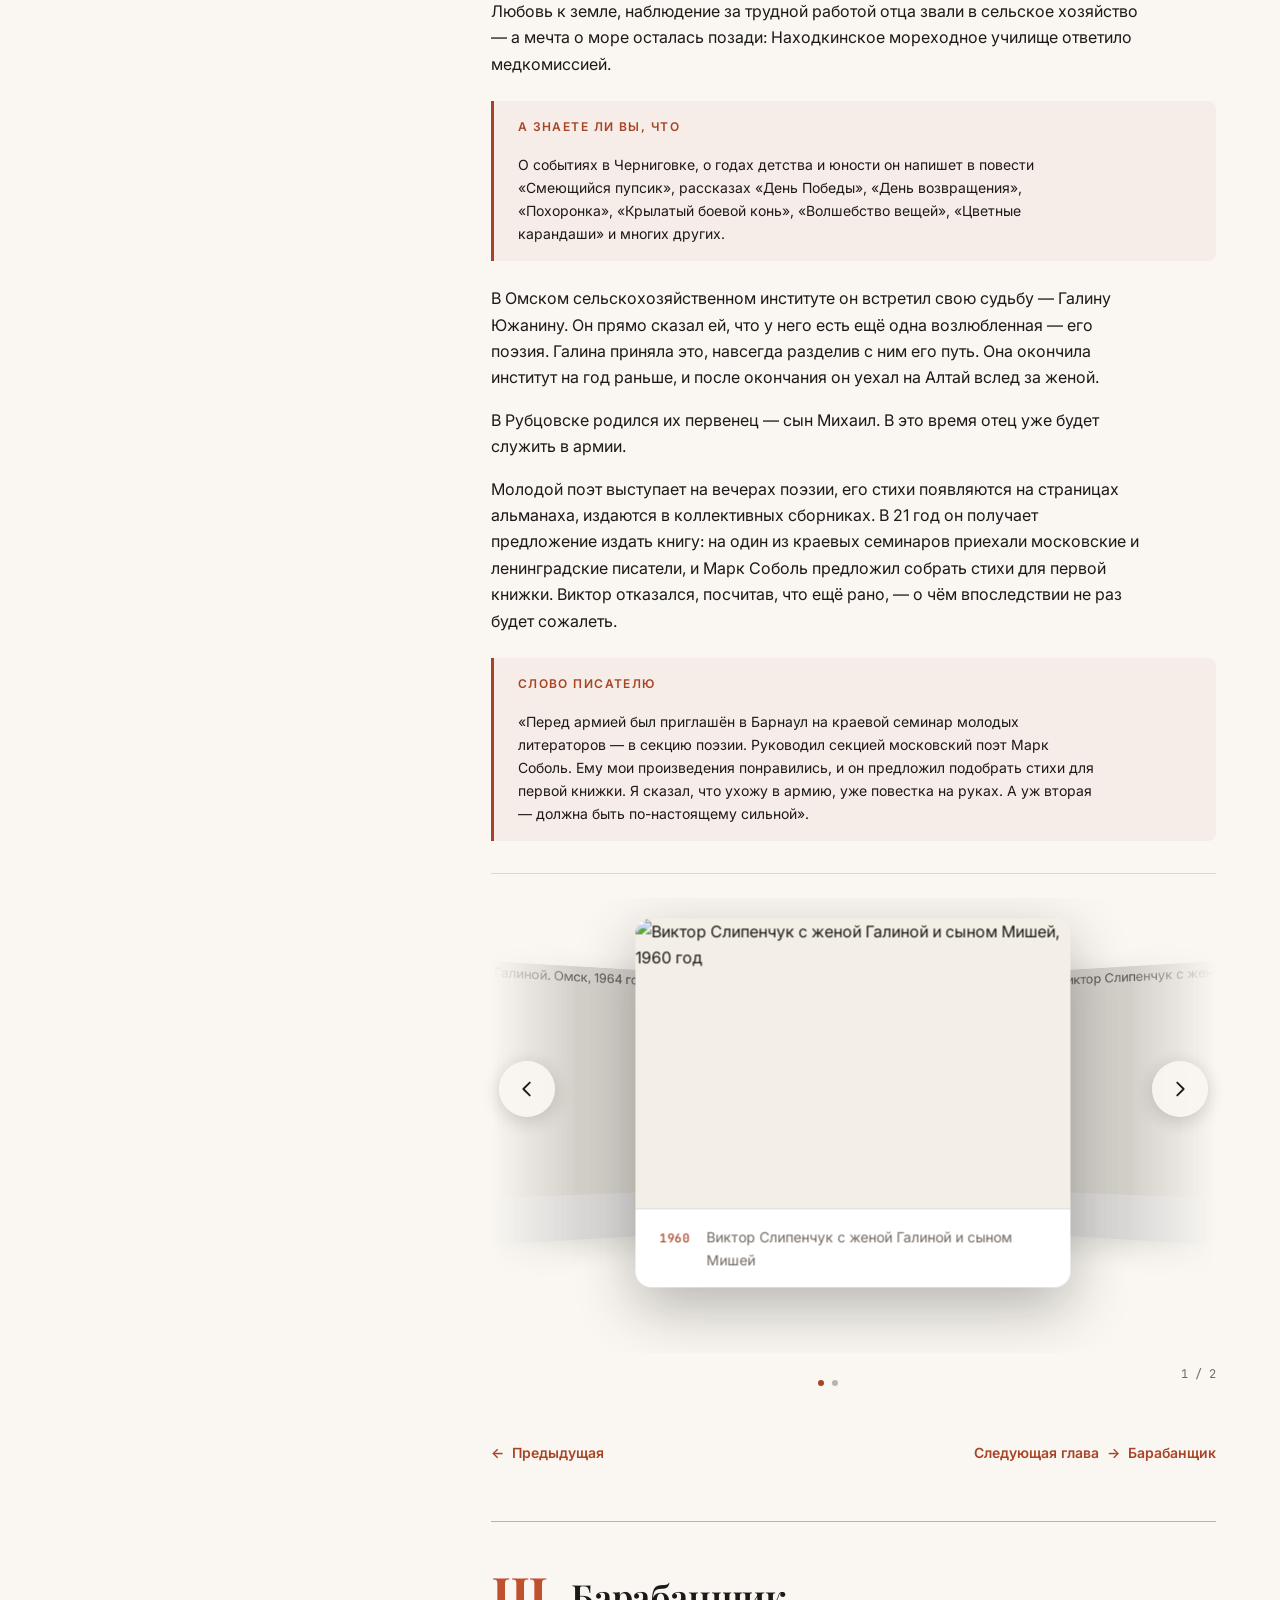
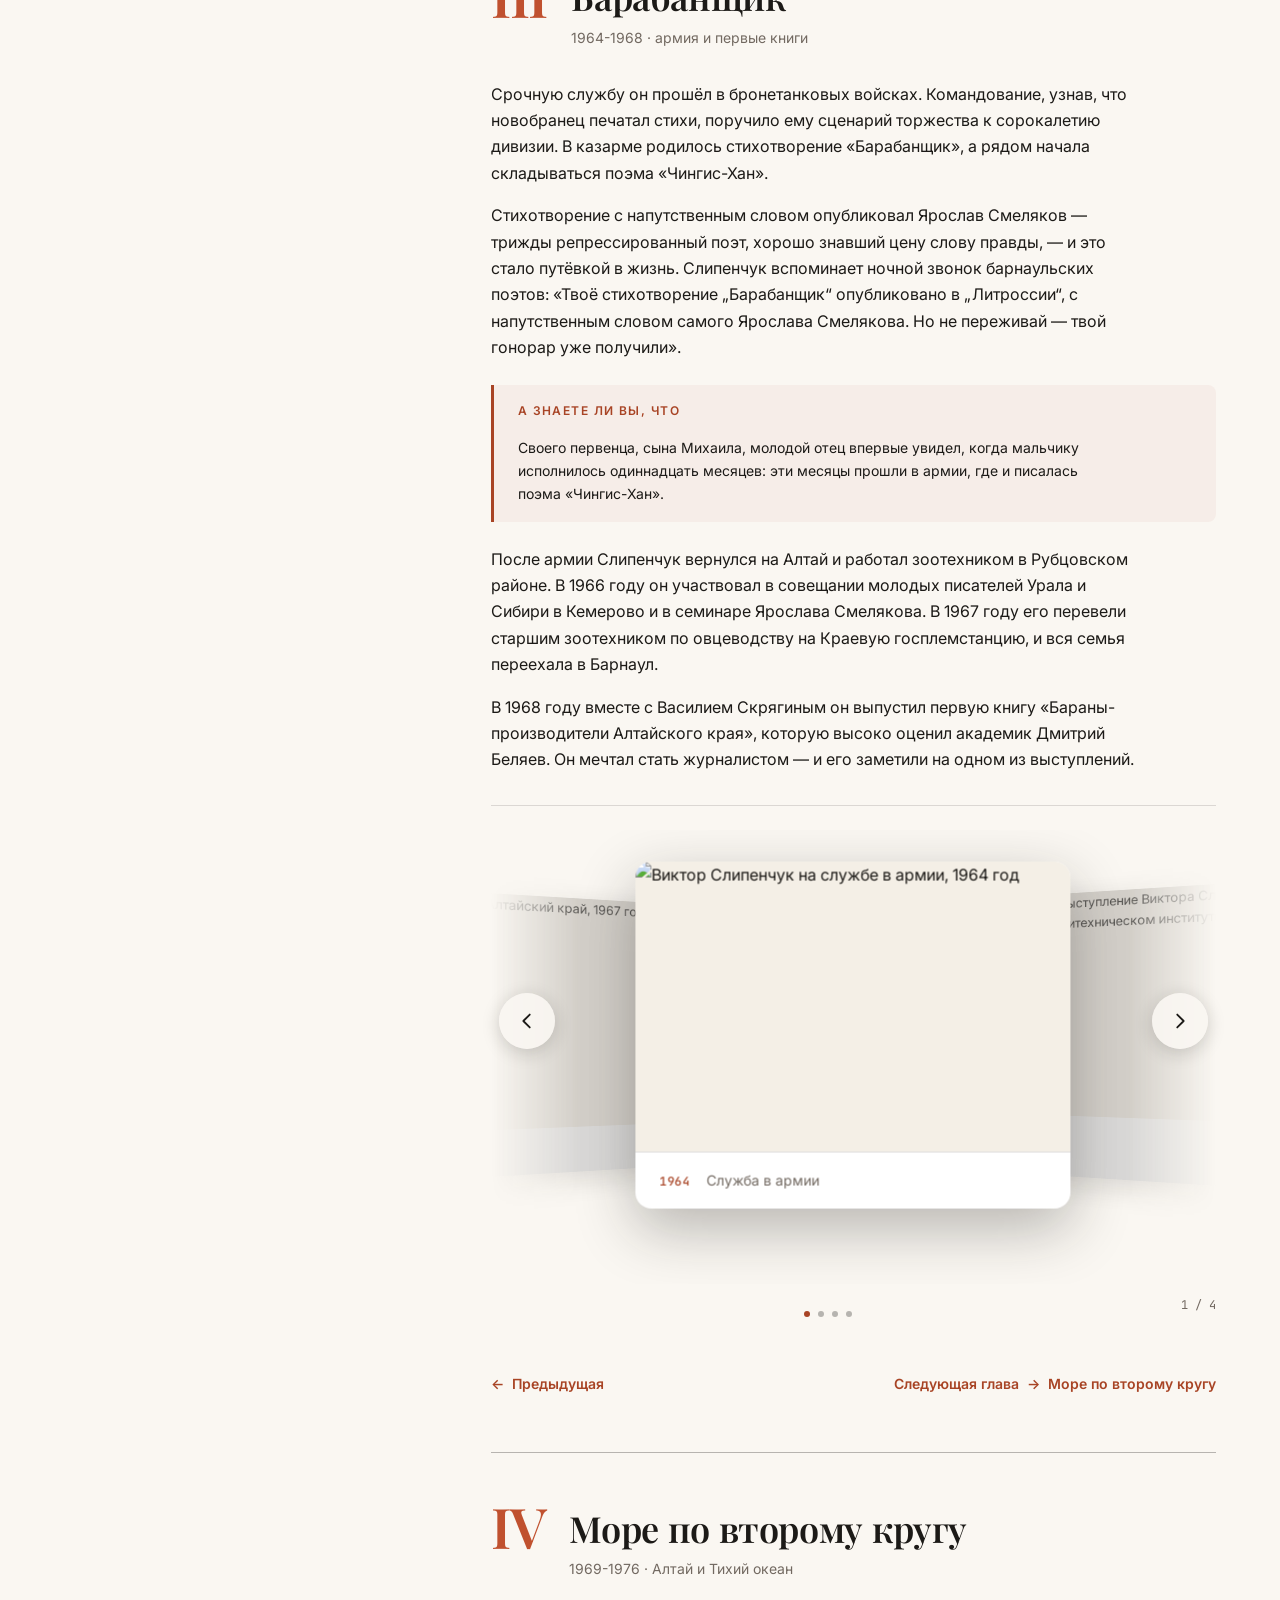
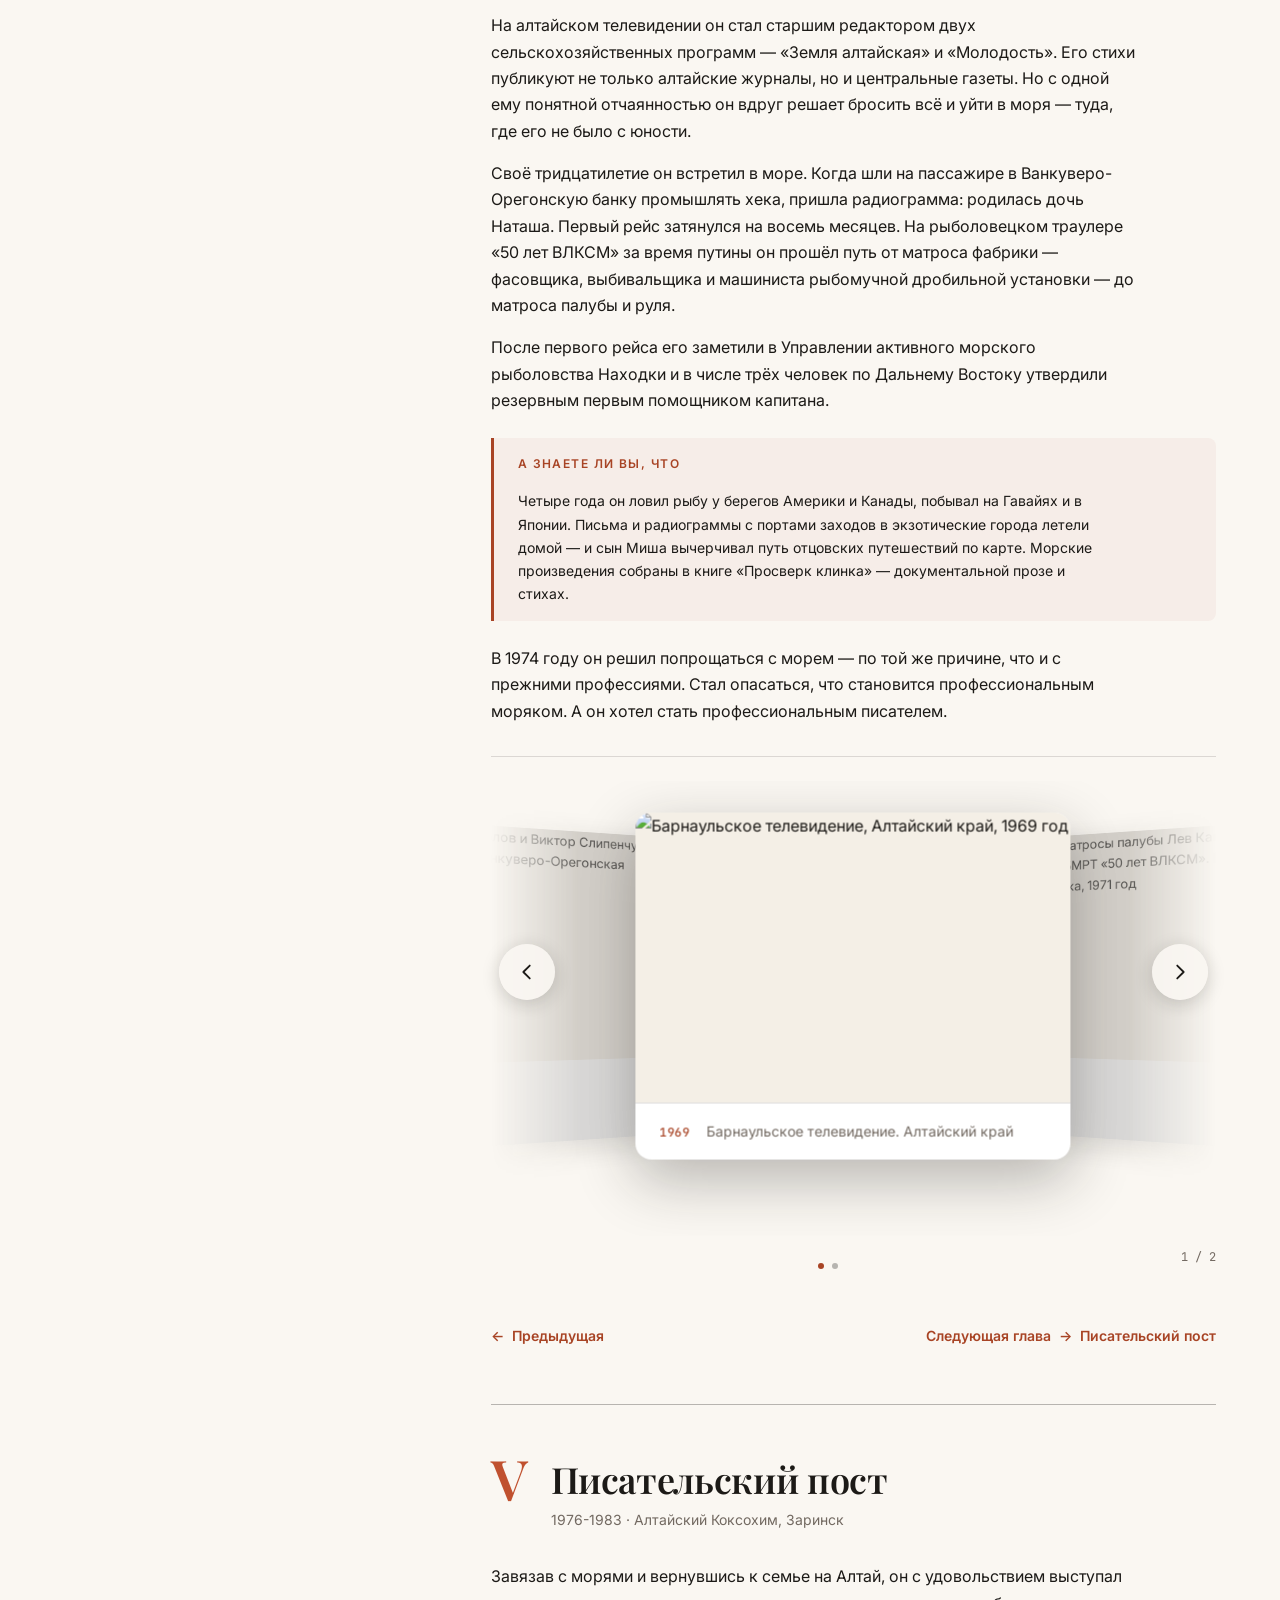
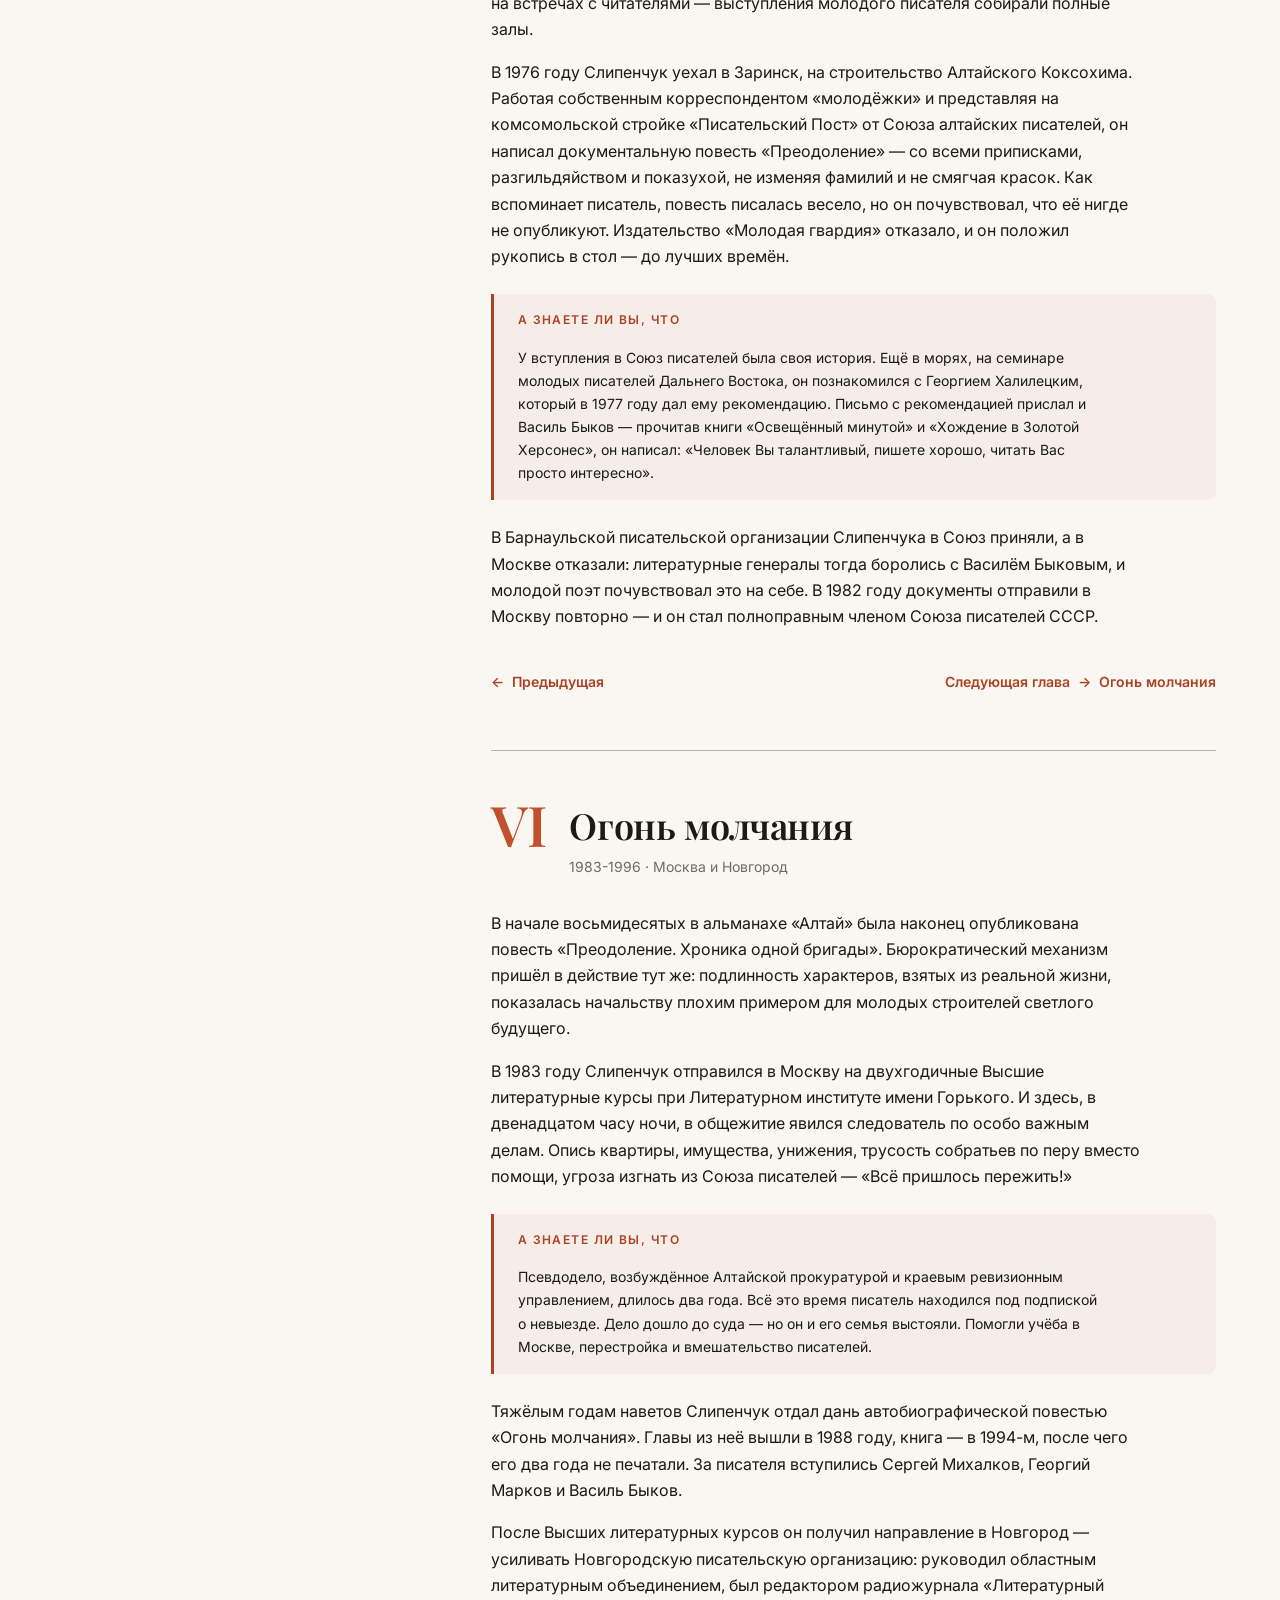
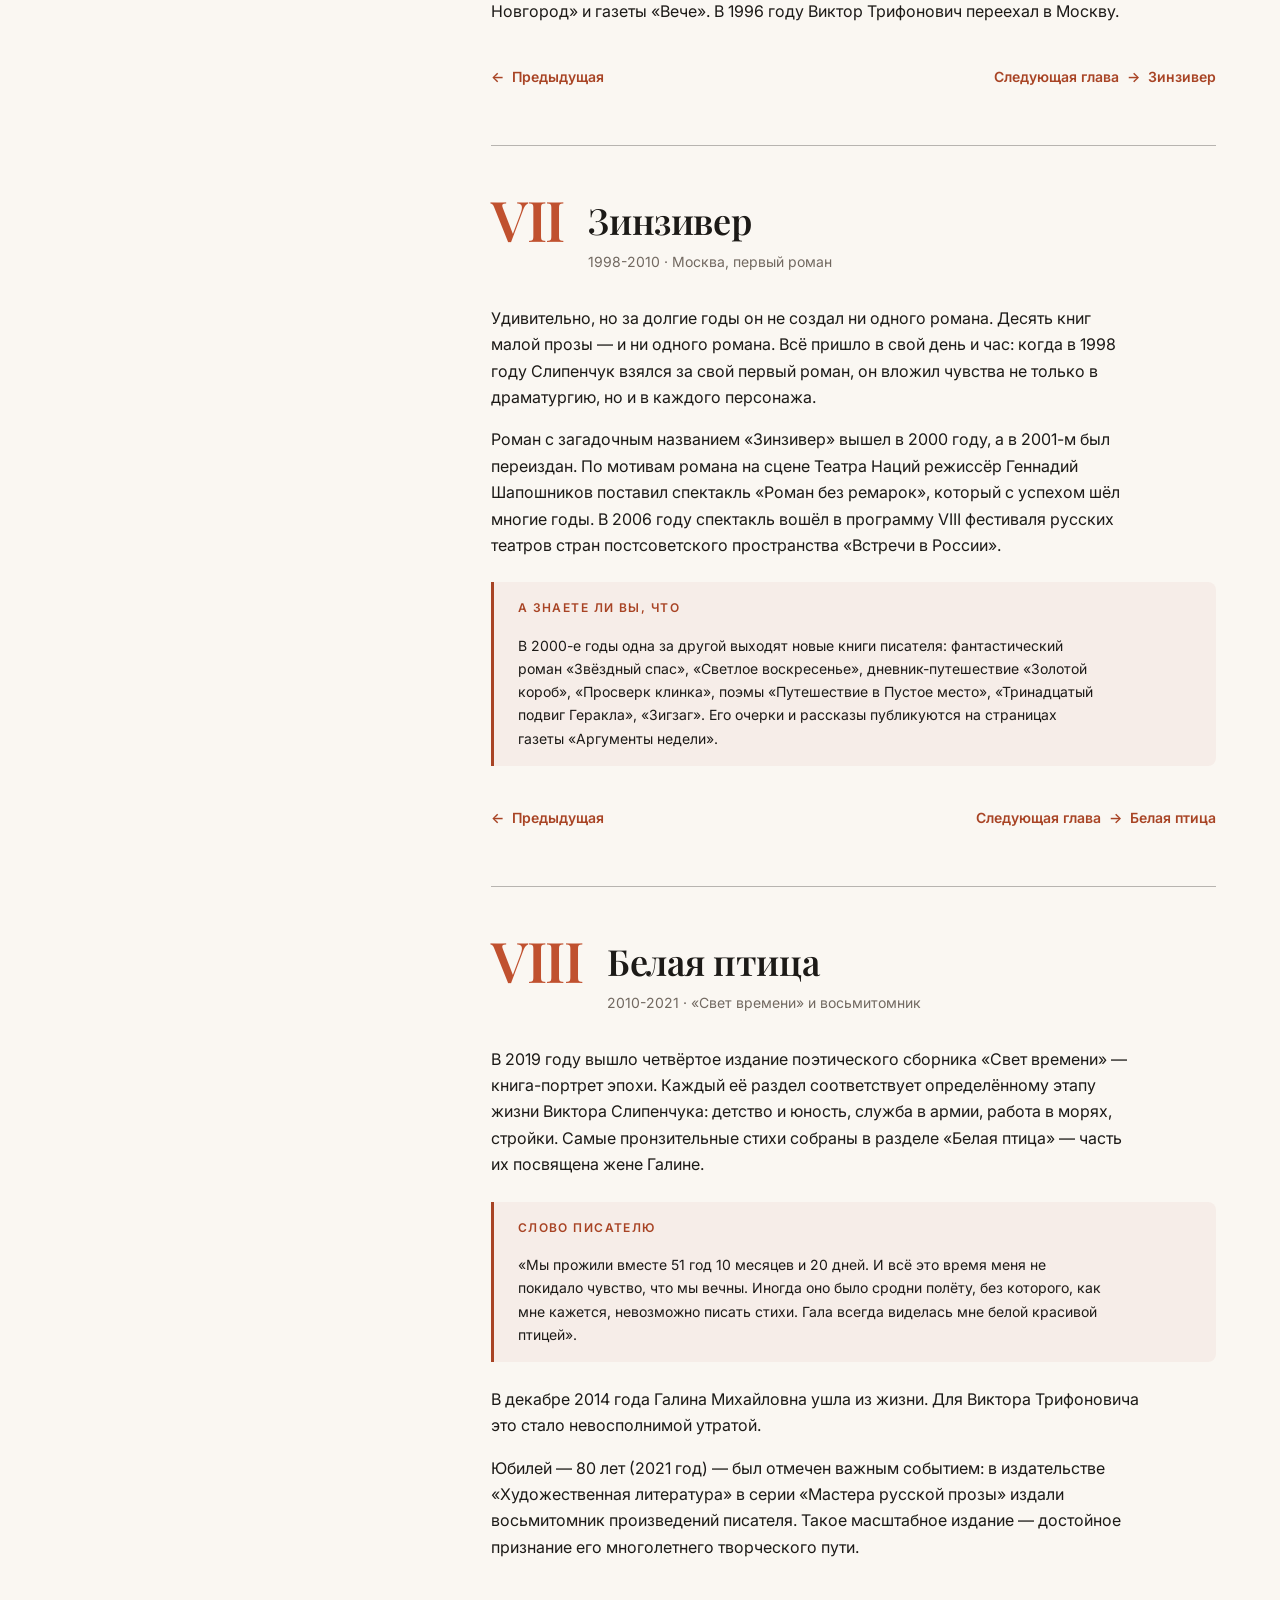
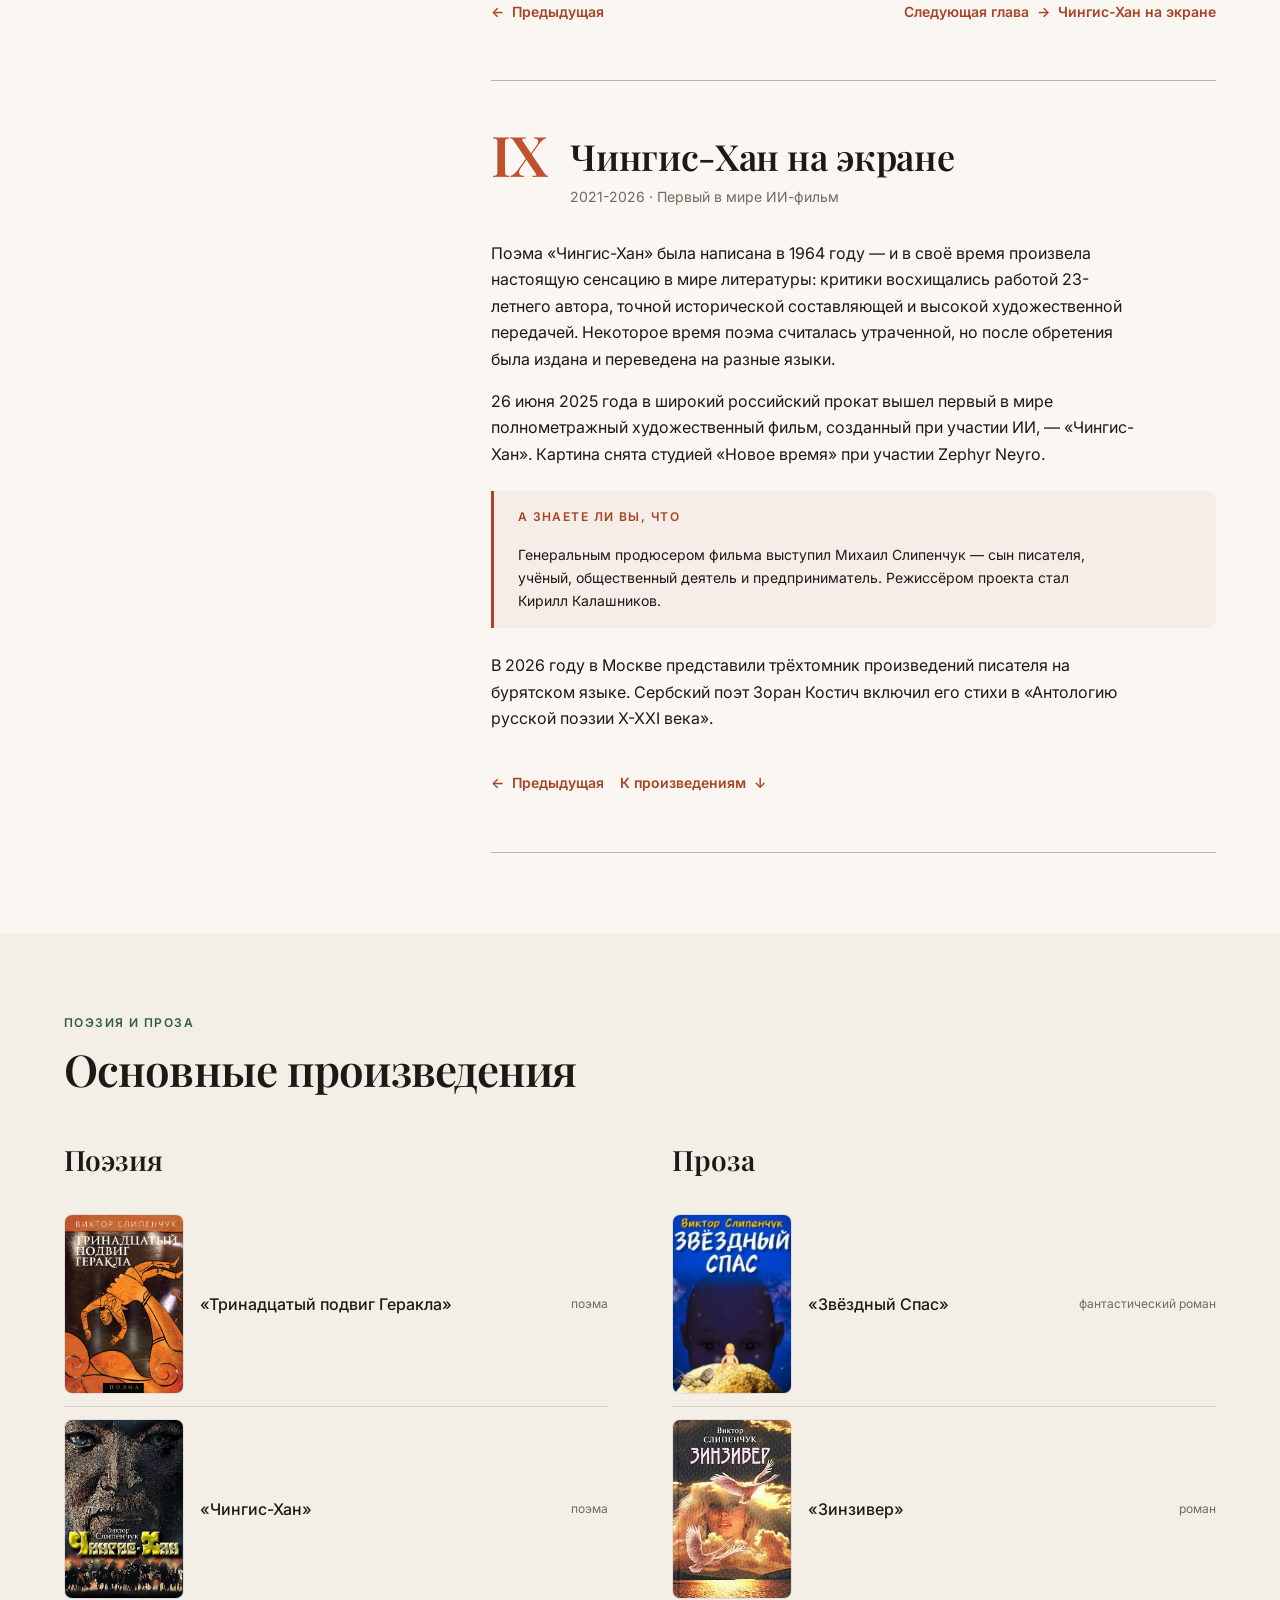
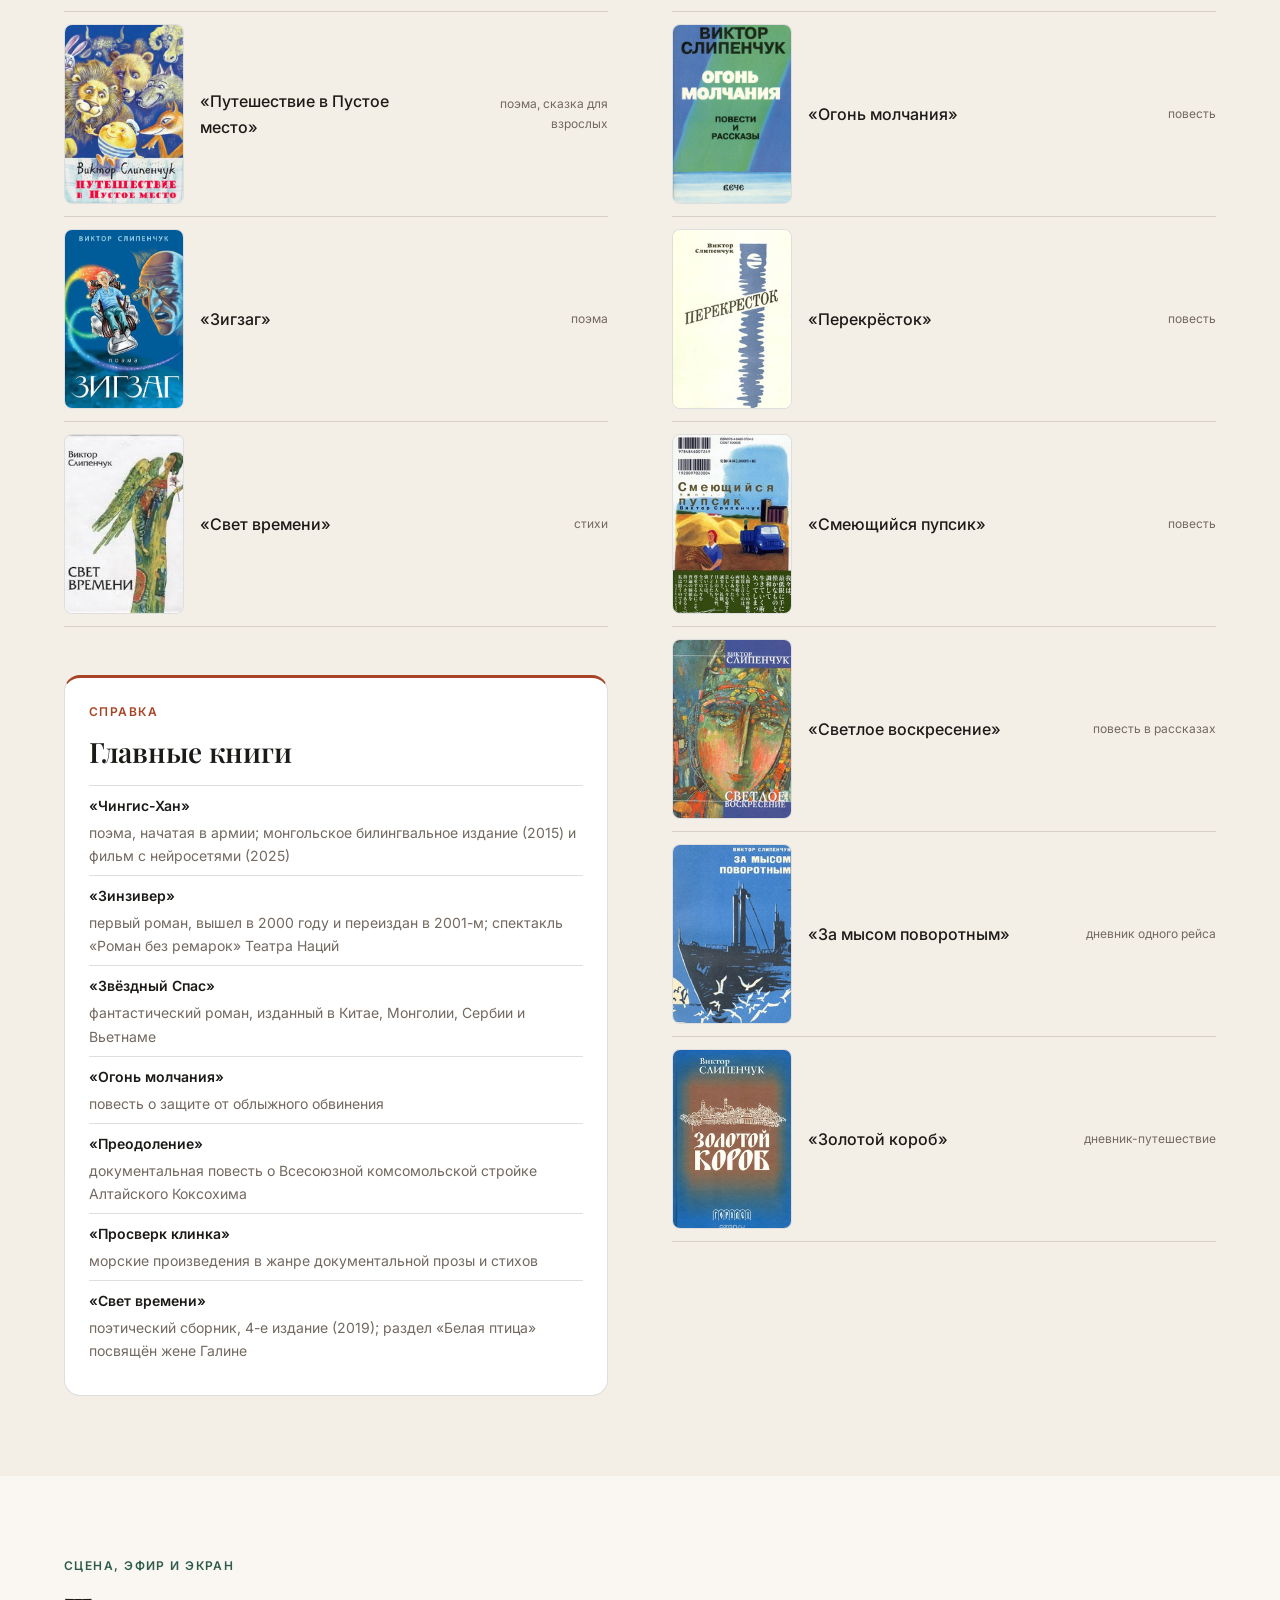
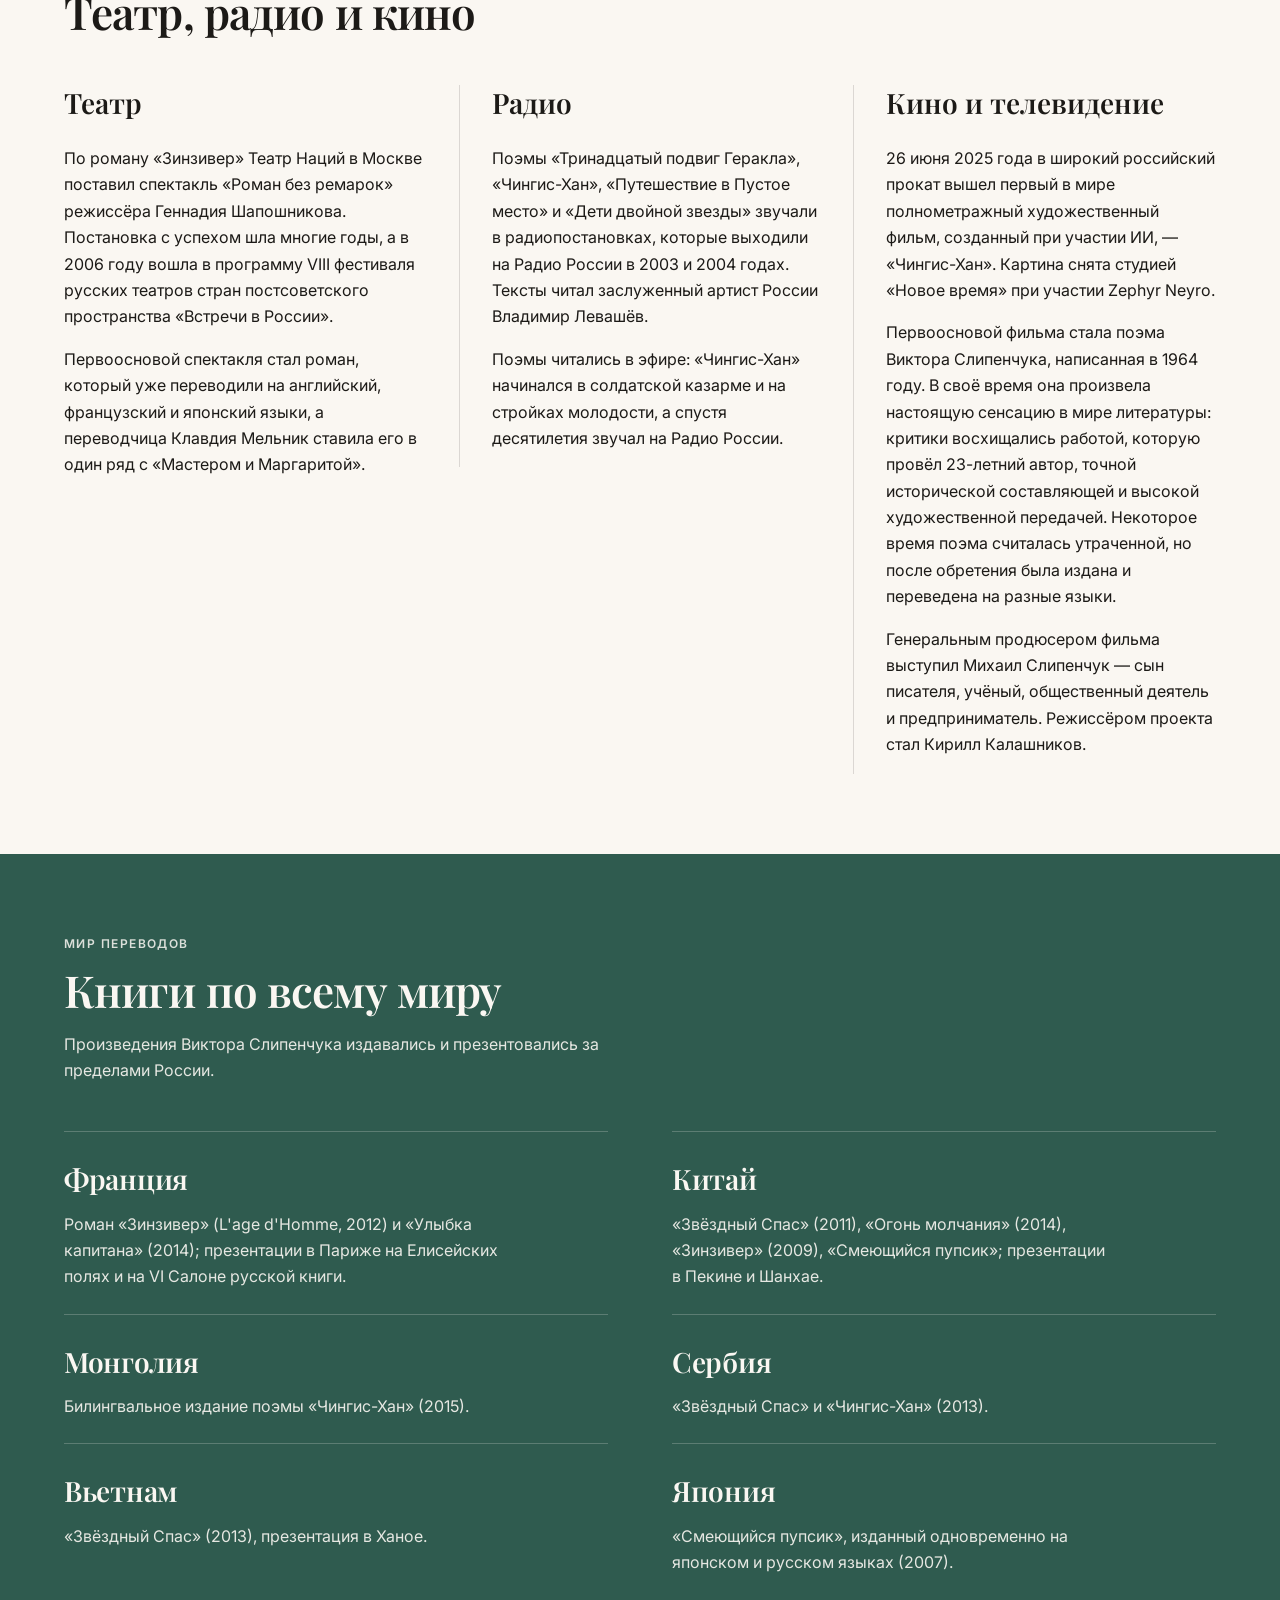
==== commit 6bbcf49e: "Add files via upload" ====
--- a/index.html
+++ b/index.html
@@ -8,7 +8,7 @@
   <link rel="icon" href="icon.png">
   <link rel="preconnect" href="https://fonts.googleapis.com">
   <link rel="preconnect" href="https://fonts.gstatic.com" crossorigin>
-  <link href="https://fonts.googleapis.com/css2?family=Inter:wght@400;500;600&family=JetBrains+Mono:wght@400;500&family=Playfair+Display:ital,wght@0,500;0,600;0,700;1,400&display=swap" rel="stylesheet">
+  <link href="https://fonts.googleapis.com/css2?family=Inter:wght@400;500;600&family=JetBrains+Mono:wght@400;500&family=Playfair+Display:ital,wght@0,500;0,600;0,700;1,400&family=Sacramento&display=swap" rel="stylesheet">
   <link rel="stylesheet" href="style.css">
 </head>
 <body>
@@ -25,34 +25,45 @@
         <a href="#world">Переводы</a>
         <a href="#awards">Награды</a>
         <a href="#library">Библиотека</a>
-        <a href="#gallery">Фото</a>
       </nav>
     </div>
   </header>
 
   <main id="content">
-    <section class="hero">
-      <div class="container hero__inner">
+    <header class="page-head">
+      <div class="container">
+        <div class="page-head__emblem" aria-hidden="true"><span class="page-head__letter page-head__letter--b">B</span><span class="page-head__letter page-head__letter--c">C</span></div>
         <p class="kicker">Русский поэт и прозаик</p>
-        <h1>Виктор <em>Слипенчук</em></h1>
-        <p class="hero__note">Жизнь между морем, Алтаем и словом</p>
-        <p class="hero__lead">О том, что станет писателем, он знал с детства. Геологоразведчик, рабочий, зоотехник, моряк, рыбовод, строитель, журналист — он сознательно искал опыт, который однажды станет строками. Член Союза писателей СССР с 1982 года, автор романов «Зинзивер» и «Звёздный Спас», книги которого издавались в Китае, Франции, Японии, Сербии, Монголии и Вьетнаме.</p>
-        <p class="hero__quote">«Я с детства знал, что стану писателем»</p>
-        <dl class="hero__facts">
-          <div class="fact">
-            <dt>Родился</dt>
-            <dd>22 сентября 1941, Черниговка</dd>
-          </div>
-          <div class="fact">
-            <dt>Союз писателей</dt>
-            <dd>с 1982 года</dd>
-          </div>
-          <div class="fact">
-            <dt>Первая публикация</dt>
-            <dd>в 14 лет, «Черниговский колхозник»</dd>
-          </div>
-        </dl>
-        <a class="btn" href="#bio">Читать историю жизни</a>
+        <h1>Виктор<br><span class="page-head__surname">Слипенчук</span></h1>
+        <p class="page-head__intro">Жизнь между морем, Алтаем и словом.</p>
+      </div>
+    </header>
+
+    <section id="listen" class="listen" aria-label="Аудиозаписи">
+      <div class="container listen__inner">
+        <p class="kicker listen__label">Читает автор</p>
+        <ul class="listen__list">
+          <li class="listen__item" data-reveal>
+            <button class="listen__play" type="button" aria-label="Слушать запись: Белая птица">
+              <svg class="listen__icon" viewBox="0 0 24 24" aria-hidden="true"><path d="M8 5.5v13l11-6.5z"/></svg>
+            </button>
+            <div class="listen__meta">
+              <span class="listen__title">Белая птица</span>
+              <span class="listen__len">0:43</span>
+            </div>
+            <audio class="listen__audio" preload="none" src="media/Белая птица.m4a"></audio>
+          </li>
+          <li class="listen__item" data-reveal>
+            <button class="listen__play" type="button" aria-label="Слушать запись: Черниговке">
+              <svg class="listen__icon" viewBox="0 0 24 24" aria-hidden="true"><path d="M8 5.5v13l11-6.5z"/></svg>
+            </button>
+            <div class="listen__meta">
+              <span class="listen__title">Черниговке</span>
+              <span class="listen__len">0:54</span>
+            </div>
+            <audio class="listen__audio" preload="none" src="media/Черниговке.mp3"></audio>
+          </li>
+        </ul>
       </div>
     </section>
 
@@ -103,6 +114,42 @@
                   <p class="aside__label">А знаете ли вы, что</p>
                   <p>Мальчик прочитал всю сельскую библиотеку, а за любимым романом «Земля Санникова» Владимира Обручева охотился по всему селу, разыскивая читателей, не вернувших книгу в срок. Здесь же родилась и загаданная мечта: чтобы районную библиотеку в Черниговке когда-нибудь назвали его именем.</p>
                 </aside>
+                <div class="chapter__gallery" data-reveal>
+                  <div class="carousel" data-carousel>
+                    <button class="carousel__arrow carousel__arrow--prev" type="button" data-carousel-prev aria-label="Предыдущее фото">
+                      <svg viewBox="0 0 24 24" width="22" height="22" aria-hidden="true"><path fill="none" stroke="currentColor" stroke-width="2" stroke-linecap="round" stroke-linejoin="round" d="M15 5l-7 7 7 7"/></svg>
+                    </button>
+                    <div class="carousel__viewport" data-carousel-viewport>
+                      <div class="carousel__track" data-carousel-track>
+                        <figure class="carousel__slide" data-carousel-slide>
+                          <div class="carousel__media">
+                            <img src="photos/photo13.jpg" alt="Трифон Аксентьевич и Наталья Антоновна Слипенчук. Село Черниговка, 1947 год" loading="lazy" decoding="async">
+                          </div>
+                          <figcaption class="carousel__caption">
+                            <span class="carousel__num">1947</span>
+                            <span class="carousel__text">Родители — Трифон Аксентьевич и Наталья Антоновна. с. Черниговка</span>
+                          </figcaption>
+                        </figure>
+                        <figure class="carousel__slide" data-carousel-slide>
+                          <div class="carousel__media">
+                            <img src="photos/photo15.jpg" alt="Трифон Аксентьевич и Наталья Антоновна с детьми Виктором и Ларисой. Село Черниговка, 1952 год" loading="lazy" decoding="async">
+                          </div>
+                          <figcaption class="carousel__caption">
+                            <span class="carousel__num">1952</span>
+                            <span class="carousel__text">Трифон Аксентьевич и Наталья Антоновна с детьми — Виктором и Ларисой. с. Черниговка</span>
+                          </figcaption>
+                        </figure>
+                      </div>
+                    </div>
+                    <button class="carousel__arrow carousel__arrow--next" type="button" data-carousel-next aria-label="Следующее фото">
+                      <svg viewBox="0 0 24 24" width="22" height="22" aria-hidden="true"><path fill="none" stroke="currentColor" stroke-width="2" stroke-linecap="round" stroke-linejoin="round" d="M9 5l7 7-7 7"/></svg>
+                    </button>
+                  </div>
+                  <div class="carousel__bar">
+                    <div class="carousel__dots" data-carousel-dots></div>
+                    <p class="carousel__counter"><span data-carousel-current>1</span>&nbsp;/&nbsp;<span data-carousel-total>2</span></p>
+                  </div>
+                </div>
               </div>
               <footer class="chapter__foot">
                 <a class="chapter__next" href="#ch2">Следующая глава <span aria-hidden="true">&rarr;</span> Дорога к морю</a>
@@ -130,6 +177,42 @@
                   <p class="aside__label">Слово писателю</p>
                   <p>«Перед армией был приглашён в Барнаул на краевой семинар молодых литераторов — в секцию поэзии. Руководил секцией московский поэт Марк Соболь. Ему мои произведения понравились, и он предложил подобрать стихи для первой книжки. Я сказал, что ухожу в армию, уже повестка на руках. А уж вторая — должна быть по-настоящему сильной».</p>
                 </aside>
+                <div class="chapter__gallery" data-reveal>
+                  <div class="carousel" data-carousel>
+                    <button class="carousel__arrow carousel__arrow--prev" type="button" data-carousel-prev aria-label="Предыдущее фото">
+                      <svg viewBox="0 0 24 24" width="22" height="22" aria-hidden="true"><path fill="none" stroke="currentColor" stroke-width="2" stroke-linecap="round" stroke-linejoin="round" d="M15 5l-7 7 7 7"/></svg>
+                    </button>
+                    <div class="carousel__viewport" data-carousel-viewport>
+                      <div class="carousel__track" data-carousel-track>
+                        <figure class="carousel__slide" data-carousel-slide>
+                          <div class="carousel__media">
+                            <img src="photos/photo17.jpg" alt="Виктор Слипенчук с женой Галиной и сыном Мишей, 1960 год" loading="lazy" decoding="async">
+                          </div>
+                          <figcaption class="carousel__caption">
+                            <span class="carousel__num">1960</span>
+                            <span class="carousel__text">Виктор Слипенчук с женой Галиной и сыном Мишей</span>
+                          </figcaption>
+                        </figure>
+                        <figure class="carousel__slide" data-carousel-slide>
+                          <div class="carousel__media">
+                            <img src="photos/photo10.jpg" alt="Виктор Слипенчук с женой Галиной. Омск, 1964 год" loading="lazy" decoding="async">
+                          </div>
+                          <figcaption class="carousel__caption">
+                            <span class="carousel__num">1964</span>
+                            <span class="carousel__text">Виктор Слипенчук с женой Галиной. г. Омск</span>
+                          </figcaption>
+                        </figure>
+                      </div>
+                    </div>
+                    <button class="carousel__arrow carousel__arrow--next" type="button" data-carousel-next aria-label="Следующее фото">
+                      <svg viewBox="0 0 24 24" width="22" height="22" aria-hidden="true"><path fill="none" stroke="currentColor" stroke-width="2" stroke-linecap="round" stroke-linejoin="round" d="M9 5l7 7-7 7"/></svg>
+                    </button>
+                  </div>
+                  <div class="carousel__bar">
+                    <div class="carousel__dots" data-carousel-dots></div>
+                    <p class="carousel__counter"><span data-carousel-current>1</span>&nbsp;/&nbsp;<span data-carousel-total>2</span></p>
+                  </div>
+                </div>
               </div>
               <footer class="chapter__foot">
                 <a class="chapter__prev" href="#ch1"><span aria-hidden="true">&larr;</span> Предыдущая</a>
@@ -154,6 +237,60 @@
                 </aside>
                 <p>После армии Слипенчук вернулся на Алтай и работал зоотехником в Рубцовском районе. В 1966 году он участвовал в совещании молодых писателей Урала и Сибири в Кемерово и в семинаре Ярослава Смелякова. В 1967 году его перевели старшим зоотехником по овцеводству на Краевую госплемстанцию, и вся семья переехала в Барнаул.</p>
                 <p>В 1968 году вместе с Василием Скрягиным он выпустил первую книгу «Бараны-производители Алтайского края», которую высоко оценил академик Дмитрий Беляев. Он мечтал стать журналистом — и его заметили на одном из выступлений.</p>
+                <div class="chapter__gallery" data-reveal>
+                  <div class="carousel" data-carousel>
+                    <button class="carousel__arrow carousel__arrow--prev" type="button" data-carousel-prev aria-label="Предыдущее фото">
+                      <svg viewBox="0 0 24 24" width="22" height="22" aria-hidden="true"><path fill="none" stroke="currentColor" stroke-width="2" stroke-linecap="round" stroke-linejoin="round" d="M15 5l-7 7 7 7"/></svg>
+                    </button>
+                    <div class="carousel__viewport" data-carousel-viewport>
+                      <div class="carousel__track" data-carousel-track>
+                        <figure class="carousel__slide" data-carousel-slide>
+                          <div class="carousel__media">
+                            <img src="photos/photo14.jpg" alt="Виктор Слипенчук на службе в армии, 1964 год" loading="lazy" decoding="async">
+                          </div>
+                          <figcaption class="carousel__caption">
+                            <span class="carousel__num">1964</span>
+                            <span class="carousel__text">Служба в армии</span>
+                          </figcaption>
+                        </figure>
+                        <figure class="carousel__slide" data-carousel-slide>
+                          <div class="carousel__media">
+                            <img src="photos/photo8.jpg" alt="Выступление Виктора Слипенчука в Алтайском политехническом институте. День поэзии, 1966 год" loading="lazy" decoding="async">
+                          </div>
+                          <figcaption class="carousel__caption">
+                            <span class="carousel__num">1966</span>
+                            <span class="carousel__text">Выступление Виктора Слипенчука. Алтайский политехнический институт. День поэзии</span>
+                          </figcaption>
+                        </figure>
+                        <figure class="carousel__slide" data-carousel-slide>
+                          <div class="carousel__media">
+                            <img src="photos/photo12.jpg" alt="Конкурс стригалей на Курьинском овцеплемзаводе, 1966 год" loading="lazy" decoding="async">
+                          </div>
+                          <figcaption class="carousel__caption">
+                            <span class="carousel__num">1966</span>
+                            <span class="carousel__text">Конкурс стригалей. Курьинский овцеплемзавод</span>
+                          </figcaption>
+                        </figure>
+                        <figure class="carousel__slide" data-carousel-slide>
+                          <div class="carousel__media">
+                            <img src="photos/photo18.jpg" alt="Рубцовское телевидение, Алтайский край, 1967 год" loading="lazy" decoding="async">
+                          </div>
+                          <figcaption class="carousel__caption">
+                            <span class="carousel__num">1967</span>
+                            <span class="carousel__text">Рубцовское телевидение. Алтайский край</span>
+                          </figcaption>
+                        </figure>
+                      </div>
+                    </div>
+                    <button class="carousel__arrow carousel__arrow--next" type="button" data-carousel-next aria-label="Следующее фото">
+                      <svg viewBox="0 0 24 24" width="22" height="22" aria-hidden="true"><path fill="none" stroke="currentColor" stroke-width="2" stroke-linecap="round" stroke-linejoin="round" d="M9 5l7 7-7 7"/></svg>
+                    </button>
+                  </div>
+                  <div class="carousel__bar">
+                    <div class="carousel__dots" data-carousel-dots></div>
+                    <p class="carousel__counter"><span data-carousel-current>1</span>&nbsp;/&nbsp;<span data-carousel-total>4</span></p>
+                  </div>
+                </div>
               </div>
               <footer class="chapter__foot">
                 <a class="chapter__prev" href="#ch2"><span aria-hidden="true">&larr;</span> Предыдущая</a>
@@ -178,6 +315,42 @@
                   <p>Четыре года он ловил рыбу у берегов Америки и Канады, побывал на Гавайях и в Японии. Письма и радиограммы с портами заходов в экзотические города летели домой — и сын Миша вычерчивал путь отцовских путешествий по карте. Морские произведения собраны в книге «Просверк клинка» — документальной прозе и стихах.</p>
                 </aside>
                 <p>В 1974 году он решил попрощаться с морем — по той же причине, что и с прежними профессиями. Стал опасаться, что становится профессиональным моряком. А он хотел стать профессиональным писателем.</p>
+                <div class="chapter__gallery" data-reveal>
+                  <div class="carousel" data-carousel>
+                    <button class="carousel__arrow carousel__arrow--prev" type="button" data-carousel-prev aria-label="Предыдущее фото">
+                      <svg viewBox="0 0 24 24" width="22" height="22" aria-hidden="true"><path fill="none" stroke="currentColor" stroke-width="2" stroke-linecap="round" stroke-linejoin="round" d="M15 5l-7 7 7 7"/></svg>
+                    </button>
+                    <div class="carousel__viewport" data-carousel-viewport>
+                      <div class="carousel__track" data-carousel-track>
+                        <figure class="carousel__slide" data-carousel-slide>
+                          <div class="carousel__media">
+                            <img src="photos/photo16.jpg" alt="Барнаульское телевидение, Алтайский край, 1969 год" loading="lazy" decoding="async">
+                          </div>
+                          <figcaption class="carousel__caption">
+                            <span class="carousel__num">1969</span>
+                            <span class="carousel__text">Барнаульское телевидение. Алтайский край</span>
+                          </figcaption>
+                        </figure>
+                        <figure class="carousel__slide" data-carousel-slide>
+                          <div class="carousel__media">
+                            <img src="photos/photo11.jpg" alt="Матросы палубы Лев Камолов и Виктор Слипенчук на БМРТ «50 лет ВЛКСМ». Ванкуверо-Орегонская банка, 1971 год" loading="lazy" decoding="async">
+                          </div>
+                          <figcaption class="carousel__caption">
+                            <span class="carousel__num">1971</span>
+                            <span class="carousel__text">Ванкуверо-Орегонская банка. Матросы палубы — Лев Камолов и Виктор Слипенчук. БМРТ «50 лет ВЛКСМ»</span>
+                          </figcaption>
+                        </figure>
+                      </div>
+                    </div>
+                    <button class="carousel__arrow carousel__arrow--next" type="button" data-carousel-next aria-label="Следующее фото">
+                      <svg viewBox="0 0 24 24" width="22" height="22" aria-hidden="true"><path fill="none" stroke="currentColor" stroke-width="2" stroke-linecap="round" stroke-linejoin="round" d="M9 5l7 7-7 7"/></svg>
+                    </button>
+                  </div>
+                  <div class="carousel__bar">
+                    <div class="carousel__dots" data-carousel-dots></div>
+                    <p class="carousel__counter"><span data-carousel-current>1</span>&nbsp;/&nbsp;<span data-carousel-total>2</span></p>
+                  </div>
+                </div>
               </div>
               <footer class="chapter__foot">
                 <a class="chapter__prev" href="#ch3"><span aria-hidden="true">&larr;</span> Предыдущая</a>
@@ -509,11 +682,12 @@
         </header>
         <div class="library" data-reveal>
           <div class="library__story">
-            <p>Детская мечта Виктора Слипенчука — чтобы библиотеку в родной Черниговке назвали его именем — сбылась 19 сентября 2007 года</p>
+            <p>В 2007 году Центральной библиотеке села Черниговка присвоили имя Виктора Трифоновича Слипенчука — событие по тем временам уникальное. В стране ещё не было практики называть библиотеки в честь здравствующих писателей, которые продолжают активно творить и публиковаться.</p>
+            <p>Во многом это стало возможным благодаря активной позиции местной жительницы — Зои Ивановны Казак. Всё началось с письма самого писателя. В нём Виктор Слипенчук признался, что ещё в пятом классе твёрдо решил стать писателем и тогда же загадал мечту — чтобы в родной Черниговке районную библиотеку назвали в его честь. Зоя Ивановна взяла это письмо и обратилась с ним к главе поселения В. В. Вовку. На её вопрос, может ли сбыться эта детская мечта, Вовк коротко ответил:</p>
             <blockquote class="quote">
-              <p>Я прочёл в ней почти все книги.</p>
+              <p>А почему бы и нет?</p>
             </blockquote>
-            <p>Писатель не раз приезжал в Черниговку — в 2001, 2007, 2009, 2010 и 2016 годах, а в 2021-м здесь состоялась его творческая встреча с читателями.</p>
+            <p>Этот простой ответ стал отправной точкой. Сотрудники библиотеки собрали подписи жителей, вопрос вынесли на обсуждение в поселенческое заксобрание, и 19 сентября 2007 года Муниципальный комитет Черниговского сельского поселения официально закрепил решение — было принято решение №62.</p>
           </div>
           <aside class="library__card" data-reveal>
             <p class="library__card-label">Справка</p>
@@ -554,25 +728,22 @@
         </div>
       </div>
     </section>
-
-    <section id="gallery" class="section">
-      <div class="container">
-        <header class="section__head" data-reveal>
-          <p class="kicker">Фото</p>
-          <h2>Фотографии</h2>
-        </header>
-        <div class="masonry" data-masonry>
-          <div class="masonry__item"><img src="photos/portrait-main.jpg" alt="Портрет Виктора Слипенчука" loading="lazy"></div>
-          <div class="masonry__item"><img src="photos/interview.jpg" alt="На интервью" loading="lazy"></div>
-          <div class="masonry__item"><img src="photos/autographs.jpg" alt="Раздача автографов" loading="lazy"></div>
-          <div class="masonry__item"><img src="photos/book.jpg" alt="С книгой в руках" loading="lazy"></div>
-          <div class="masonry__item"><img src="photos/book-2.jpg" alt="С книгой в руках, ещё один снимок" loading="lazy"></div>
-          <div class="masonry__item"><img src="photos/bw.jpg" alt="Чёрно-белый портрет" loading="lazy"></div>
-          <div class="masonry__item"><img src="photos/bw-2.jpg" alt="Ещё один чёрно-белый портрет" loading="lazy"></div>
-        </div>
-      </div>
-    </section>
   </main>
+
+  <div class="lightbox" data-lightbox role="dialog" aria-modal="true" aria-label="Просмотр фотографий" aria-hidden="true">
+    <div class="lightbox__backdrop" data-lightbox-close></div>
+    <button class="lightbox__close" type="button" data-lightbox-close aria-label="Закрыть">×</button>
+    <div class="lightbox__frame" data-lightbox-frame>
+      <picture class="lightbox__picture" data-lightbox-picture></picture>
+    </div>
+    <button class="lightbox__arrow lightbox__arrow--prev" type="button" data-lightbox-prev aria-label="Предыдущее фото">
+      <svg viewBox="0 0 24 24" width="24" height="24" aria-hidden="true"><path fill="none" stroke="currentColor" stroke-width="2" stroke-linecap="round" stroke-linejoin="round" d="M15 5l-7 7 7 7"/></svg>
+    </button>
+    <button class="lightbox__arrow lightbox__arrow--next" type="button" data-lightbox-next aria-label="Следующее фото">
+      <svg viewBox="0 0 24 24" width="24" height="24" aria-hidden="true"><path fill="none" stroke="currentColor" stroke-width="2" stroke-linecap="round" stroke-linejoin="round" d="M9 5l7 7-7 7"/></svg>
+    </button>
+    <p class="lightbox__counter"><span data-lightbox-current>1</span>&nbsp;/&nbsp;<span data-lightbox-total>2</span></p>
+  </div>
 
   <footer class="footer">
     <div class="container footer__inner">
@@ -581,7 +752,6 @@
     </div>
   </footer>
 
-  <script src="https://cdnjs.cloudflare.com/ajax/libs/gsap/3.12.5/gsap.min.js"></script>
   <script src="app.js"></script>
 </body>
 </html>
--- a/style.css
+++ b/style.css
@@ -179,16 +179,78 @@
 }
 
 /* ============================================================
-   Hero
+   Хиро (компактный шапочечный блок)
    ============================================================ */
-.hero {
+.page-head {
   position: relative;
+  display: flex;
+  align-items: center;
+  min-height: 64vh;
+  min-height: 560px;
+  padding-block: var(--space-12) var(--space-12);
+  padding-block: var(--space-12) var(--space-4);
+  background: var(--paper-soft);
+  color: var(--ink);
+  border-bottom: 1px solid var(--hairline);
   overflow: hidden;
-  border-bottom: 1px solid var(--hairline);
-}
-
-.hero__inner {
-  padding-block: var(--space-16) var(--space-12);
+}
+
+.page-head .container {
+  position: relative;
+  z-index: 1;
+  width: 100%;
+}
+
+.page-head__emblem {
+  position: absolute;
+  right: -0.02em;
+  top: 52%;
+  transform: translateY(-52%);
+  z-index: 0;
+  font-size: clamp(10rem, 28vw, 24rem);
+  letter-spacing: -0.16em;
+  line-height: 1;
+  user-select: none;
+  pointer-events: none;
+}
+
+.page-head__letter {
+  font-family: 'Sacramento', var(--font-display);
+  font-weight: 400;
+  font-size: 1em;
+  line-height: 1;
+  color: transparent;
+  -webkit-text-stroke: 2px rgba(28, 26, 23, 0.6);
+}
+
+.page-head__letter--b {
+  margin-right: -0.06em;
+}
+
+.page-head__letter--c {
+  margin-left: -0.06em;
+}
+
+.page-head .kicker { color: var(--forest); margin-bottom: var(--space-4); }
+
+.page-head h1 {
+  margin: 0;
+  color: var(--ink);
+  font-family: var(--font-display);
+  font-weight: 600;
+  font-size: clamp(3rem, 8.5vw, 7.5rem);
+  line-height: 0.9;
+  letter-spacing: -0.01em;
+  text-transform: uppercase;
+  max-width: 14ch;
+}
+
+.page-head .page-head__intro {
+  margin: var(--space-6) 0 0;
+  font-size: var(--text-lg);
+  line-height: 1.5;
+  color: var(--muted);
+  max-width: 34ch;
 }
 
 .kicker {
@@ -200,73 +262,99 @@
   margin-bottom: var(--space-3);
 }
 
-.hero h1 {
+/* ============================================================
+   Аудиополоса «Читает автор»
+   ============================================================ */
+.listen {
+  background: var(--paper-soft);
+  border-bottom: 1px solid var(--hairline);
+  padding-block: var(--space-8);
+}
+
+.listen__inner {
+  display: flex;
+  align-items: center;
+  gap: var(--space-12);
+  flex-wrap: wrap;
+}
+
+.listen__label {
+  margin-bottom: 0;
+  flex-shrink: 0;
+}
+
+.listen__list {
+  list-style: none;
+  margin: 0;
+  padding: 0;
+  display: flex;
+  gap: var(--space-12);
+  flex-wrap: wrap;
+}
+
+.listen__item {
+  display: flex;
+  align-items: center;
+  gap: var(--space-4);
+}
+
+.listen__audio {
+  position: absolute;
+  width: 1px;
+  height: 1px;
+  overflow: hidden;
+  clip: rect(0 0 0 0);
+  white-space: nowrap;
+}
+
+.listen__play {
+  display: grid;
+  place-items: center;
+  width: 44px;
+  height: 44px;
+  border-radius: 50%;
+  border: 1px solid var(--accent-strong);
+  background: transparent;
+  color: var(--accent-strong);
+  cursor: pointer;
+  transition: background 200ms var(--ease), color 200ms var(--ease), border-color 200ms var(--ease);
+}
+
+.listen__play:hover {
+  background: var(--accent-strong);
+  border-color: var(--accent-strong);
+  color: var(--paper);
+}
+
+.listen__icon {
+  width: 16px;
+  height: 16px;
+  fill: currentColor;
+  margin-left: 2px;
+}
+
+.listen__meta {
+  display: flex;
+  flex-direction: column;
+  gap: 2px;
+}
+
+.listen__title {
   font-family: var(--font-display);
-  font-weight: 600;
-  font-size: clamp(3rem, 8vw, 5.5rem);
-  line-height: 1.05;
-  letter-spacing: -0.02em;
-  max-width: 18ch;
-}
-
-.hero h1 em {
-  font-style: italic;
-  color: var(--accent);
-}
-
-.hero__note {
-  margin-top: var(--space-4);
-  font-family: var(--font-display);
-  font-style: italic;
-  font-size: var(--text-xl);
+  font-weight: 500;
+  font-size: var(--text-md);
+  line-height: 1.2;
+  color: var(--ink);
+}
+
+.listen__len {
+  font-family: var(--font-mono);
+  font-size: var(--text-xs);
   color: var(--muted);
 }
 
-.hero__lead {
-  margin-top: var(--space-8);
-  max-width: 52ch;
-  font-size: var(--text-lg);
-  line-height: 1.6;
-}
-
-.hero__quote {
-  margin-top: var(--space-6);
-  font-family: var(--font-display);
-  font-size: var(--text-xl);
-  font-style: italic;
-  color: var(--accent);
-}
-
-.hero__facts {
-  display: grid;
-  grid-template-columns: repeat(3, 1fr);
-  gap: var(--space-4);
-  margin-top: var(--space-12);
-  border-top: 1px solid var(--hairline);
-}
-
-.fact {
-  padding-top: var(--space-4);
-  border-top: 1px solid var(--hairline);
-  margin-top: -1px;
-}
-
-.fact dt {
-  font-size: var(--text-xs);
-  font-weight: 600;
-  letter-spacing: 0.12em;
-  text-transform: uppercase;
-  color: var(--muted);
-  margin-bottom: var(--space-1);
-}
-
-.fact dd {
-  font-size: var(--text-sm);
-  color: var(--ink);
-}
-
 /* ============================================================
-   Секции
+   Раздел (общая оболочка)
    ============================================================ */
 .section {
   padding-block: var(--space-20);
@@ -315,25 +403,6 @@
 }
 
 /* ============================================================
-   Кнопка
-   ============================================================ */
-.btn {
-  display: inline-block;
-  margin-top: var(--space-8);
-  padding: 0.875rem 1.25rem;
-  background: var(--accent);
-  color: var(--paper);
-  font-size: var(--text-md);
-  font-weight: 500;
-  text-decoration: none;
-  border-radius: var(--radius-btn);
-  transition: background-color var(--duration-fast) var(--ease);
-}
-
-.btn:hover { background: var(--accent-strong); color: var(--paper); }
-.btn:active { background: #7A2F13; color: var(--paper); }
-
-/* ============================================================
    История: главы жизни
    ============================================================ */
 .story__lead {
@@ -482,6 +551,290 @@
   margin-bottom: 0;
   font-size: var(--text-sm);
   max-width: var(--measure);
+}
+
+/* === Фотоархив в главах: карусель (порт с site: 100 лет Черниговке) === */
+.chapter__gallery {
+  margin-top: var(--space-8);
+  padding-top: var(--space-6);
+  border-top: 1px solid var(--hairline);
+}
+
+.carousel {
+  position: relative;
+  max-width: var(--container);
+  margin-inline: auto;
+}
+
+.carousel__viewport {
+  position: relative;
+  overflow: hidden;
+  padding: var(--space-6) 0 calc(var(--space-6) + 44px);
+  border-radius: var(--radius-card);
+  -webkit-mask-image: linear-gradient(to right, transparent 0%, black 12%, black 88%, transparent 100%);
+  mask-image: linear-gradient(to right, transparent 0%, black 12%, black 88%, transparent 100%);
+}
+
+.carousel__track {
+  position: relative;
+  aspect-ratio: 16 / 8;
+  perspective: 1200px;
+}
+
+.carousel__slide {
+  position: absolute;
+  left: 50%;
+  top: 50%;
+  width: 60%;
+  min-width: 0;
+  margin: 0;
+  background: var(--surface);
+  border-radius: var(--radius-card);
+  overflow: hidden;
+  box-shadow: 0 10px 34px rgba(28, 26, 23, 0.18);
+  transition: transform 800ms cubic-bezier(0.34, 1.2, 0.5, 1),
+              opacity 800ms var(--ease),
+              filter 800ms var(--ease),
+              box-shadow 400ms var(--ease);
+  will-change: transform, opacity;
+}
+
+.carousel__slide.is-active {
+  box-shadow: 0 20px 60px rgba(28, 26, 23, 0.3);
+}
+
+.carousel__media {
+  aspect-ratio: 3 / 2;
+  background: var(--paper-soft);
+  overflow: hidden;
+}
+
+.carousel__media img {
+  width: 100%;
+  height: 100%;
+  object-fit: contain;
+  object-position: center;
+}
+
+.carousel__caption {
+  display: flex;
+  align-items: baseline;
+  gap: var(--space-4);
+  padding: var(--space-4) var(--space-6);
+  border-top: 1px solid var(--hairline);
+  opacity: 0;
+  transition: opacity 600ms var(--ease);
+}
+
+.carousel__slide.is-active .carousel__caption { opacity: 1; }
+
+.carousel__num {
+  flex-shrink: 0;
+  font-family: var(--font-mono);
+  font-size: var(--text-xs);
+  font-weight: 500;
+  color: var(--accent);
+  letter-spacing: 0.06em;
+}
+
+.carousel__text {
+  font-size: var(--text-sm);
+  color: var(--muted);
+}
+
+.carousel__arrow {
+  position: absolute;
+  top: 42%;
+  width: 56px;
+  height: 56px;
+  display: grid;
+  place-items: center;
+  border: none;
+  border-radius: 50%;
+  background: rgba(250, 247, 242, 0.9);
+  backdrop-filter: blur(4px);
+  box-shadow: 0 4px 18px rgba(28, 26, 23, 0.18);
+  color: var(--ink);
+  cursor: pointer;
+  transform: translateY(-50%);
+  transition: color var(--duration-fast) var(--ease),
+              background-color var(--duration-fast) var(--ease),
+              transform var(--duration-fast) var(--ease);
+  z-index: 6;
+}
+
+.carousel__arrow:hover {
+  color: var(--accent);
+  background: var(--paper);
+  transform: translateY(-50%) scale(1.06);
+}
+
+.carousel__arrow:active { color: var(--accent-strong); }
+
+.carousel__arrow--prev { left: 8px; }
+.carousel__arrow--next { right: 8px; }
+
+.carousel__bar {
+  display: flex;
+  align-items: center;
+  gap: var(--space-4);
+  margin-top: var(--space-3);
+}
+
+.carousel__dots {
+  display: flex;
+  align-items: center;
+  justify-content: center;
+  gap: var(--space-2);
+  min-width: 0;
+  flex: 1 1 auto;
+}
+
+.carousel__dot {
+  width: 6px;
+  height: 6px;
+  flex: 0 0 auto;
+  padding: 0;
+  border: none;
+  border-radius: 50%;
+  background: var(--hairline-strong);
+  cursor: pointer;
+  transition: background-color var(--duration-fast) var(--ease);
+}
+
+.carousel__dot:hover { background: var(--accent-soft); }
+.carousel__dot.is-active { background: var(--accent); }
+
+.carousel__counter {
+  font-family: var(--font-mono);
+  font-size: var(--text-xs);
+  color: var(--muted);
+}
+
+/* === Полноэкранный просмотр фото === */
+.lightbox {
+  position: fixed;
+  inset: 0;
+  z-index: 120;
+  display: grid;
+  place-items: center;
+  opacity: 0;
+  visibility: hidden;
+  transition: opacity var(--duration-med) var(--ease),
+              visibility 0s linear var(--duration-med);
+  touch-action: none;
+  user-select: none;
+  -webkit-user-drag: none;
+}
+
+.lightbox.is-open {
+  opacity: 1;
+  visibility: visible;
+  transition: opacity var(--duration-med) var(--ease);
+}
+
+.lightbox__backdrop {
+  position: absolute;
+  inset: 0;
+  background: rgba(28, 26, 23, 0.9);
+  backdrop-filter: blur(8px);
+}
+
+.lightbox__frame {
+  position: relative;
+  z-index: 1;
+  display: grid;
+  place-items: center;
+  width: min(92vw, 1200px);
+}
+
+.lightbox__picture {
+  display: grid;
+  place-items: center;
+}
+
+.lightbox__picture img {
+  max-width: 100%;
+  max-height: 88vh;
+  width: auto;
+  height: auto;
+  object-fit: contain;
+  border-radius: var(--radius-card);
+  box-shadow: 0 24px 80px rgba(0, 0, 0, 0.45);
+  -webkit-user-drag: none;
+  user-select: none;
+}
+
+.lightbox__arrow {
+  position: absolute;
+  top: 50%;
+  transform: translateY(-50%);
+  z-index: 2;
+  width: 48px;
+  height: 48px;
+  display: grid;
+  place-items: center;
+  border: 1px solid rgba(250, 247, 242, 0.25);
+  border-radius: 50%;
+  background: rgba(28, 26, 23, 0.4);
+  color: var(--paper);
+  cursor: pointer;
+  transition: background-color var(--duration-fast) var(--ease),
+              color var(--duration-fast) var(--ease);
+}
+
+.lightbox__arrow:hover {
+  background: rgba(168, 68, 37, 0.85);
+  color: #fff;
+}
+
+.lightbox__arrow--prev { left: var(--space-4); }
+.lightbox__arrow--next { right: var(--space-4); }
+
+.lightbox__close {
+  position: absolute;
+  top: var(--space-4);
+  right: var(--space-4);
+  z-index: 2;
+  width: 44px;
+  height: 44px;
+  display: grid;
+  place-items: center;
+  border: none;
+  border-radius: 50%;
+  background: rgba(28, 26, 23, 0.5);
+  color: var(--paper);
+  font-family: var(--font-body);
+  font-size: var(--text-xl);
+  line-height: 1;
+  cursor: pointer;
+  transition: background-color var(--duration-fast) var(--ease),
+              color var(--duration-fast) var(--ease),
+              transform var(--duration-fast) var(--ease);
+}
+
+.lightbox__close:hover {
+  background: var(--accent);
+  color: #fff;
+  transform: scale(1.06);
+}
+
+.lightbox__counter {
+  position: absolute;
+  bottom: var(--space-6);
+  left: 0;
+  right: 0;
+  z-index: 2;
+  text-align: center;
+  font-family: var(--font-mono);
+  font-size: var(--text-sm);
+  letter-spacing: 0.08em;
+  color: rgba(250, 247, 242, 0.8);
+}
+
+html.is-locked,
+body.is-locked {
+  overflow: hidden;
 }
 
 /* === Переходы между главами === */
@@ -631,8 +984,13 @@
 .theatre {
   display: grid;
   grid-template-columns: repeat(3, minmax(0, 1fr));
-  gap: var(--space-16);
+  gap: var(--space-8);
   align-items: start;
+}
+
+.theatre__col + .theatre__col {
+  border-left: 1px solid var(--hairline);
+  padding-left: var(--space-8);
 }
 
 .theatre__col h3 {
@@ -747,7 +1105,7 @@
 .awards {
   list-style: none;
   display: grid;
-  grid-template-columns: repeat(auto-fit, minmax(min(100%, 250px), 1fr));
+  grid-template-columns: repeat(3, 1fr);
   gap: var(--space-4);
 }
 
@@ -848,6 +1206,11 @@
   .awards__item::after {
     display: none;
   }
+
+  .carousel__arrow {
+    width: 48px;
+    height: 48px;
+  }
 }
 
 /* ============================================================
@@ -1030,42 +1393,6 @@
   color: var(--ink);
 }
 
-/* ============================================================
-   Masonry-галерея
-   ============================================================ */
-.masonry {
-  margin-top: var(--space-8);
-  columns: 3;
-  column-gap: var(--space-4);
-}
-
-.masonry__item {
-  break-inside: avoid;
-  margin-bottom: var(--space-4);
-  border-radius: var(--radius-card);
-  overflow: hidden;
-  will-change: transform, opacity, filter;
-  opacity: 0;
-  filter: blur(10px);
-}
-
-.masonry__item img {
-  width: 100%;
-  height: auto;
-  display: block;
-  border-radius: var(--radius-card);
-  transition: transform 0.4s var(--ease);
-}
-
-.masonry__item:hover img {
-  transform: scale(1.03);
-}
-
-.masonry__item.is-in {
-  opacity: 1;
-  filter: blur(0);
-}
-
 .mono, code {
   font-family: var(--font-mono);
   font-size: 0.875em;
@@ -1134,12 +1461,10 @@
     to { opacity: 1; transform: none; }
   }
 
-  .hero .kicker { animation: rise 600ms var(--ease) both; }
-  .hero h1 { animation: rise 600ms var(--ease) 80ms both; }
-  .hero__note { animation: rise 600ms var(--ease) 140ms both; }
-  .hero__lead { animation: rise 600ms var(--ease) 200ms both; }
-  .hero__quote { animation: rise 600ms var(--ease) 240ms both; }
-  .hero__facts { animation: rise 600ms var(--ease) 260ms both; }
+  .page-head__emblem { animation: rise 600ms var(--ease) both; }
+  .page-head .kicker { animation: rise 600ms var(--ease) 80ms both; }
+  .page-head h1 { animation: rise 600ms var(--ease) 140ms both; }
+  .page-head .page-head__intro { animation: rise 600ms var(--ease) 220ms both; }
 }
 
 /* ============================================================
@@ -1152,6 +1477,11 @@
     gap: var(--space-12);
   }
 
+  .theatre__col + .theatre__col {
+    border-left: none;
+    padding-left: 0;
+  }
+
   .story__grid {
     grid-template-columns: 1fr;
     gap: var(--space-8);
@@ -1159,10 +1489,6 @@
 
   .story__toc {
     position: static;
-  }
-
-  .masonry {
-    columns: 2;
   }
 
   .toc-list {
@@ -1194,11 +1520,50 @@
   .library__card {
     position: static;
   }
+
+  .awards {
+    grid-template-columns: repeat(2, 1fr);
+  }
 }
 
 @media (max-width: 700px) {
   .section { padding-block: var(--space-12); }
-  .hero__inner { padding-block: var(--space-12) var(--space-8); }
+
+  .listen__inner {
+    flex-direction: column;
+    align-items: flex-start;
+    gap: var(--space-4);
+  }
+
+  .carousel__arrow {
+    width: 40px;
+    height: 40px;
+  }
+
+  .carousel__dots { display: none; }
+
+  .carousel__bar {
+    justify-content: flex-end;
+  }
+
+  .lightbox__arrow {
+    width: 40px;
+    height: 40px;
+  }
+
+  .lightbox__counter {
+    bottom: var(--space-4);
+  }
+  .page-head { min-height: 70vh; min-height: 460px; }
+
+  .listen__list {
+    flex-direction: column;
+    gap: var(--space-4);
+  }
+  .page-head { min-height: 70vh; min-height: 460px; }
+  .page-head h1 { font-size: clamp(2.6rem, 11vw, 4.5rem); }
+  .page-head__emblem { font-size: clamp(7rem, 30vw, 15rem); top: 60%; }
+  .page-head .page-head__intro { font-size: var(--text-md); }
   .section__head { margin-bottom: var(--space-8); }
 
   .masthead__inner {
@@ -1209,11 +1574,6 @@
 
   .nav { justify-content: flex-start; }
 
-  .hero__facts {
-    grid-template-columns: 1fr;
-    gap: var(--space-2);
-  }
-
   .chapter { padding-block: var(--space-8); }
 
   .chapter__head {
@@ -1243,14 +1603,13 @@
     column-gap: 0;
   }
 
-  .masonry {
-    columns: 1;
+  .awards {
+    grid-template-columns: 1fr;
   }
 }
 
 @media (max-width: 420px) {
   .container { padding-inline: var(--space-4); }
-  .hero h1 { font-size: clamp(2.5rem, 15vw, 3.5rem); }
   .section { padding-block: var(--space-8); }
   .band { padding-block: var(--space-12); }
 }
@@ -1260,4 +1619,6 @@
   .skip-link, a, .nav a, .brand, .footer__top, .nav a::before, .nav a::after, .work__cover {
     transition: none;
   }
+
+  .carousel__track { transition: none; }
 }
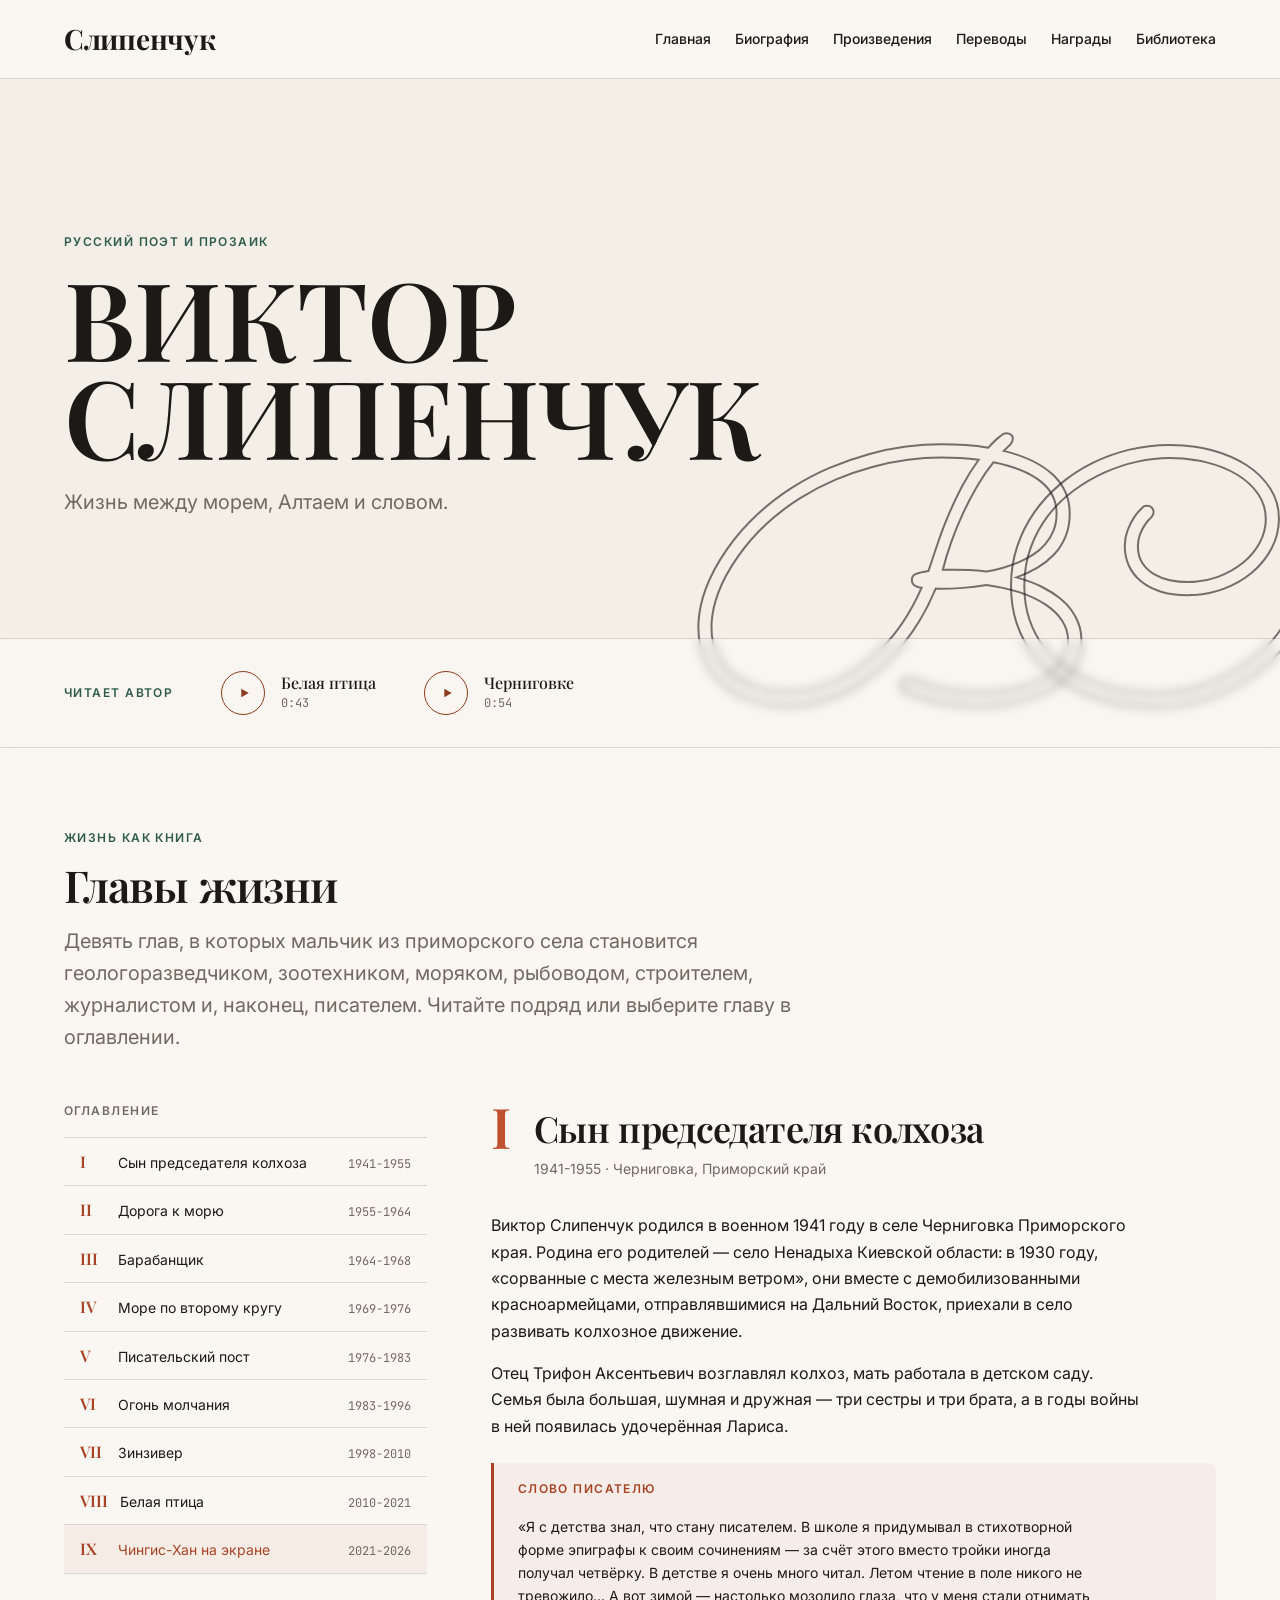
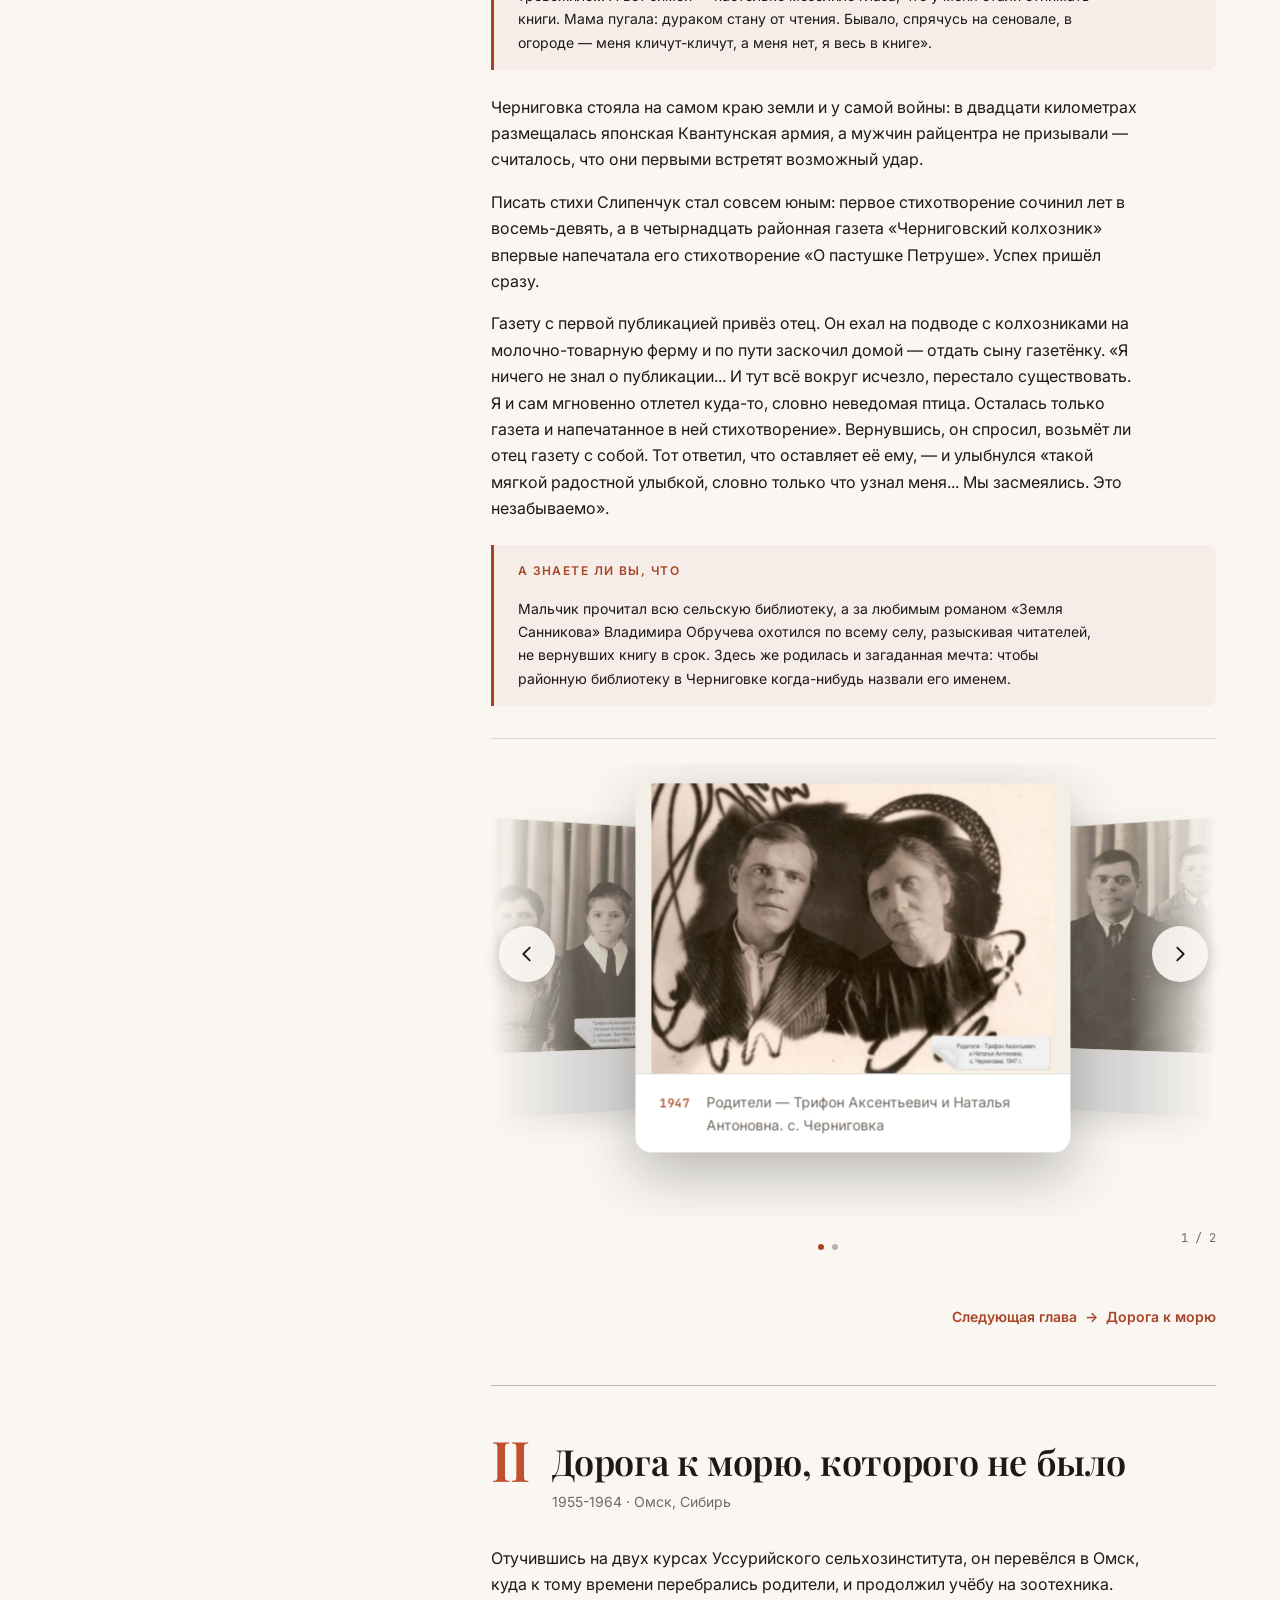
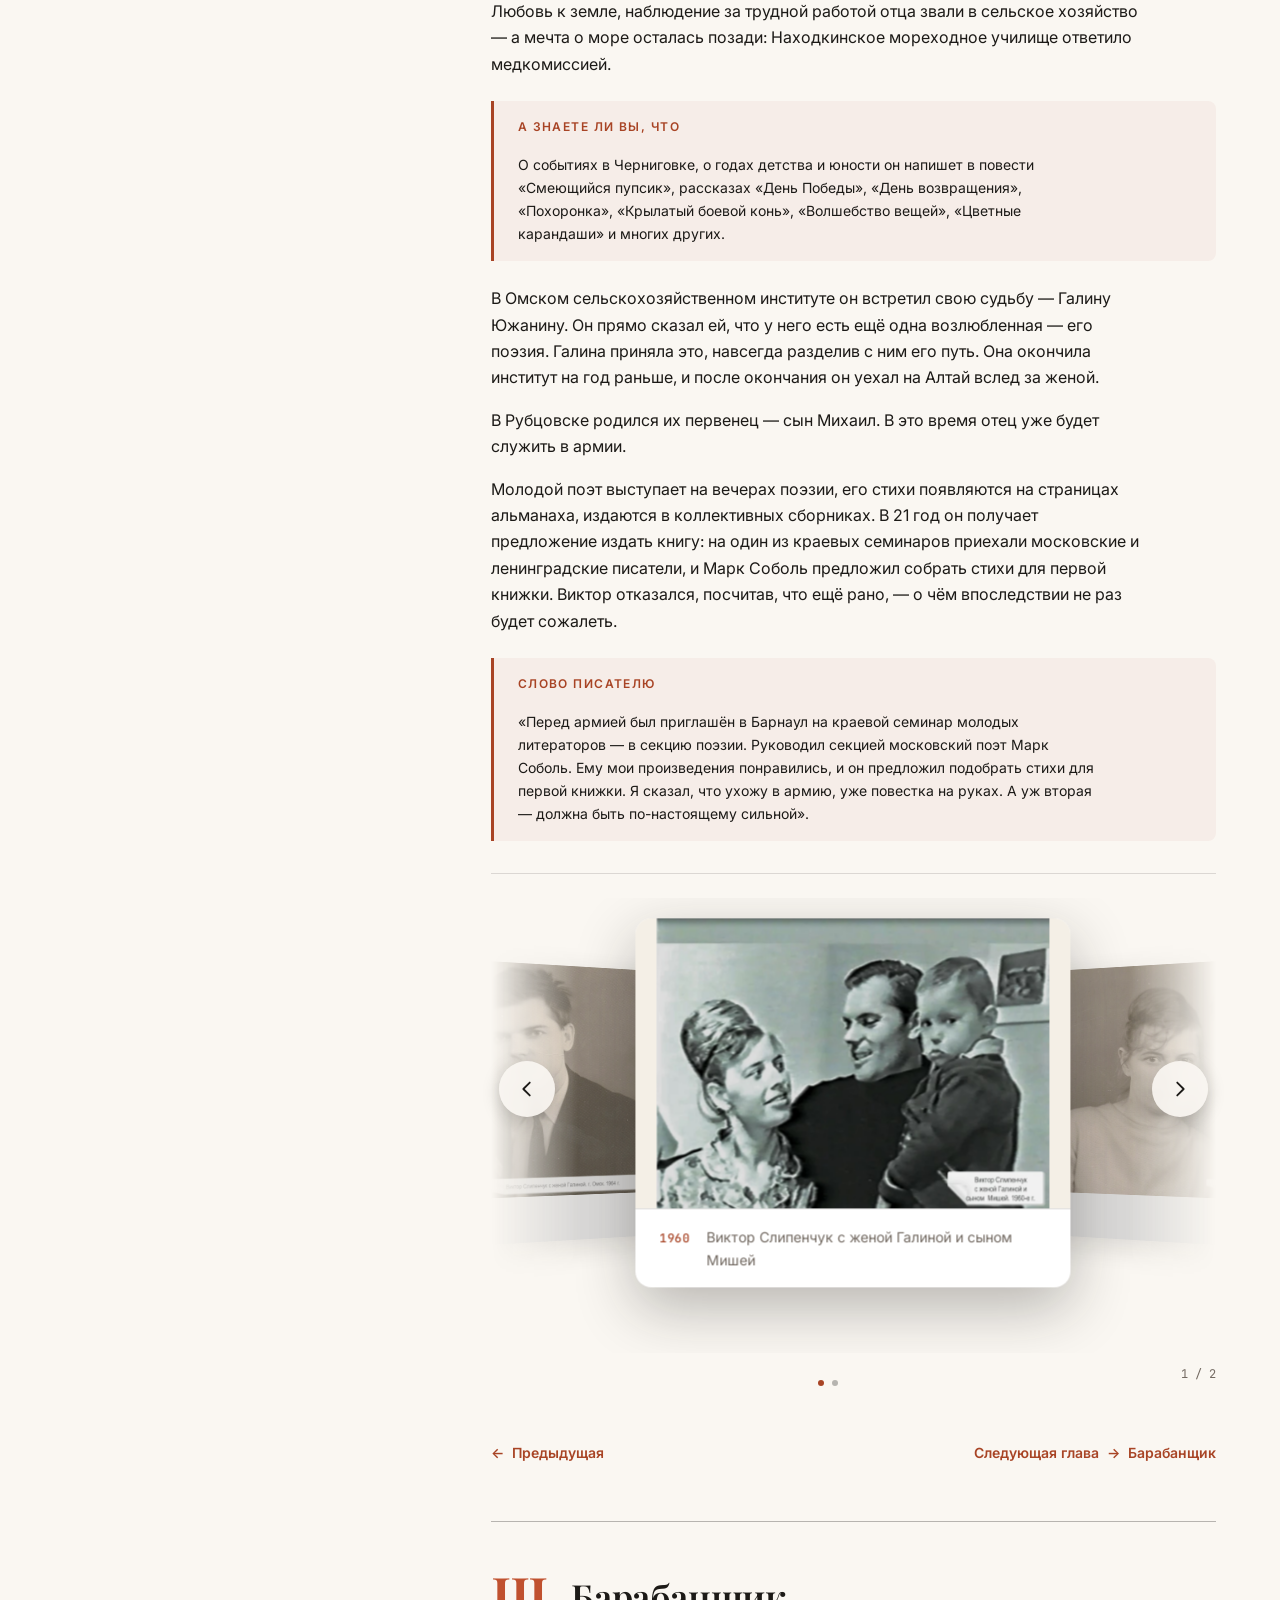
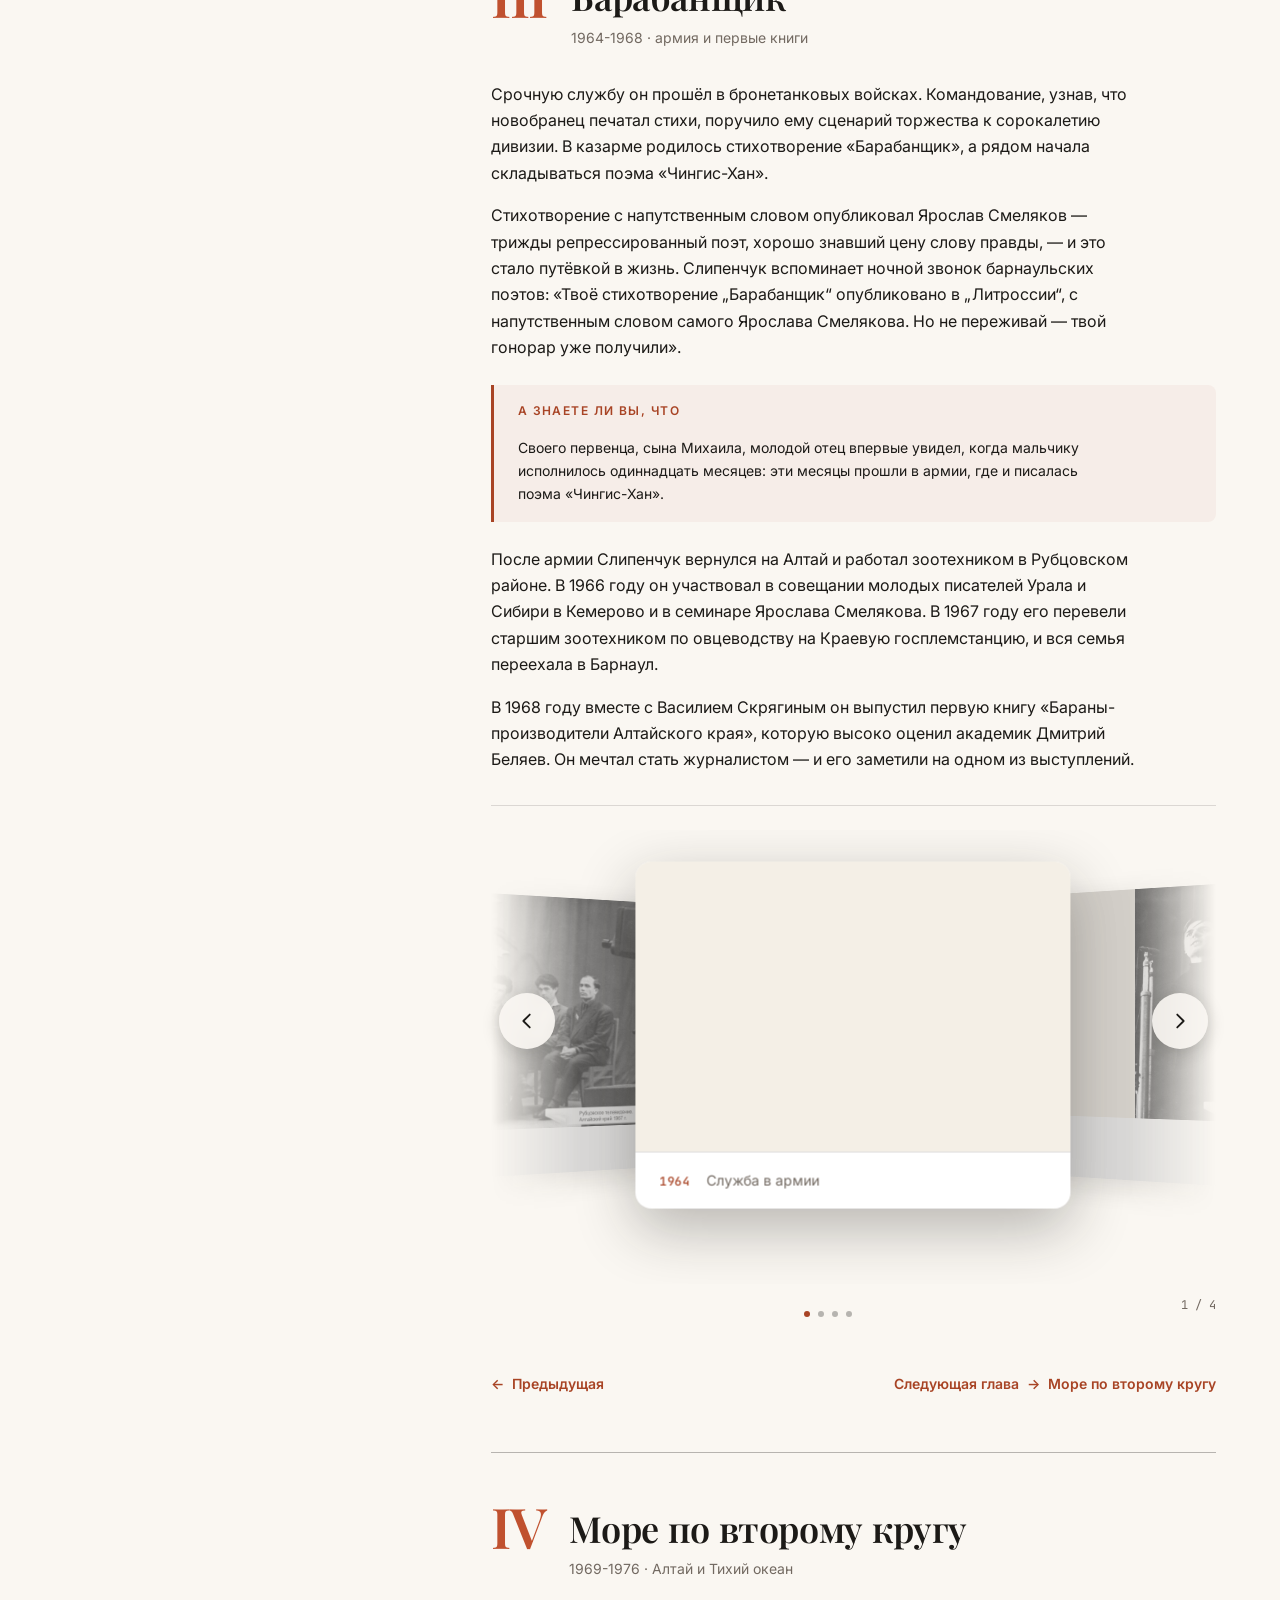
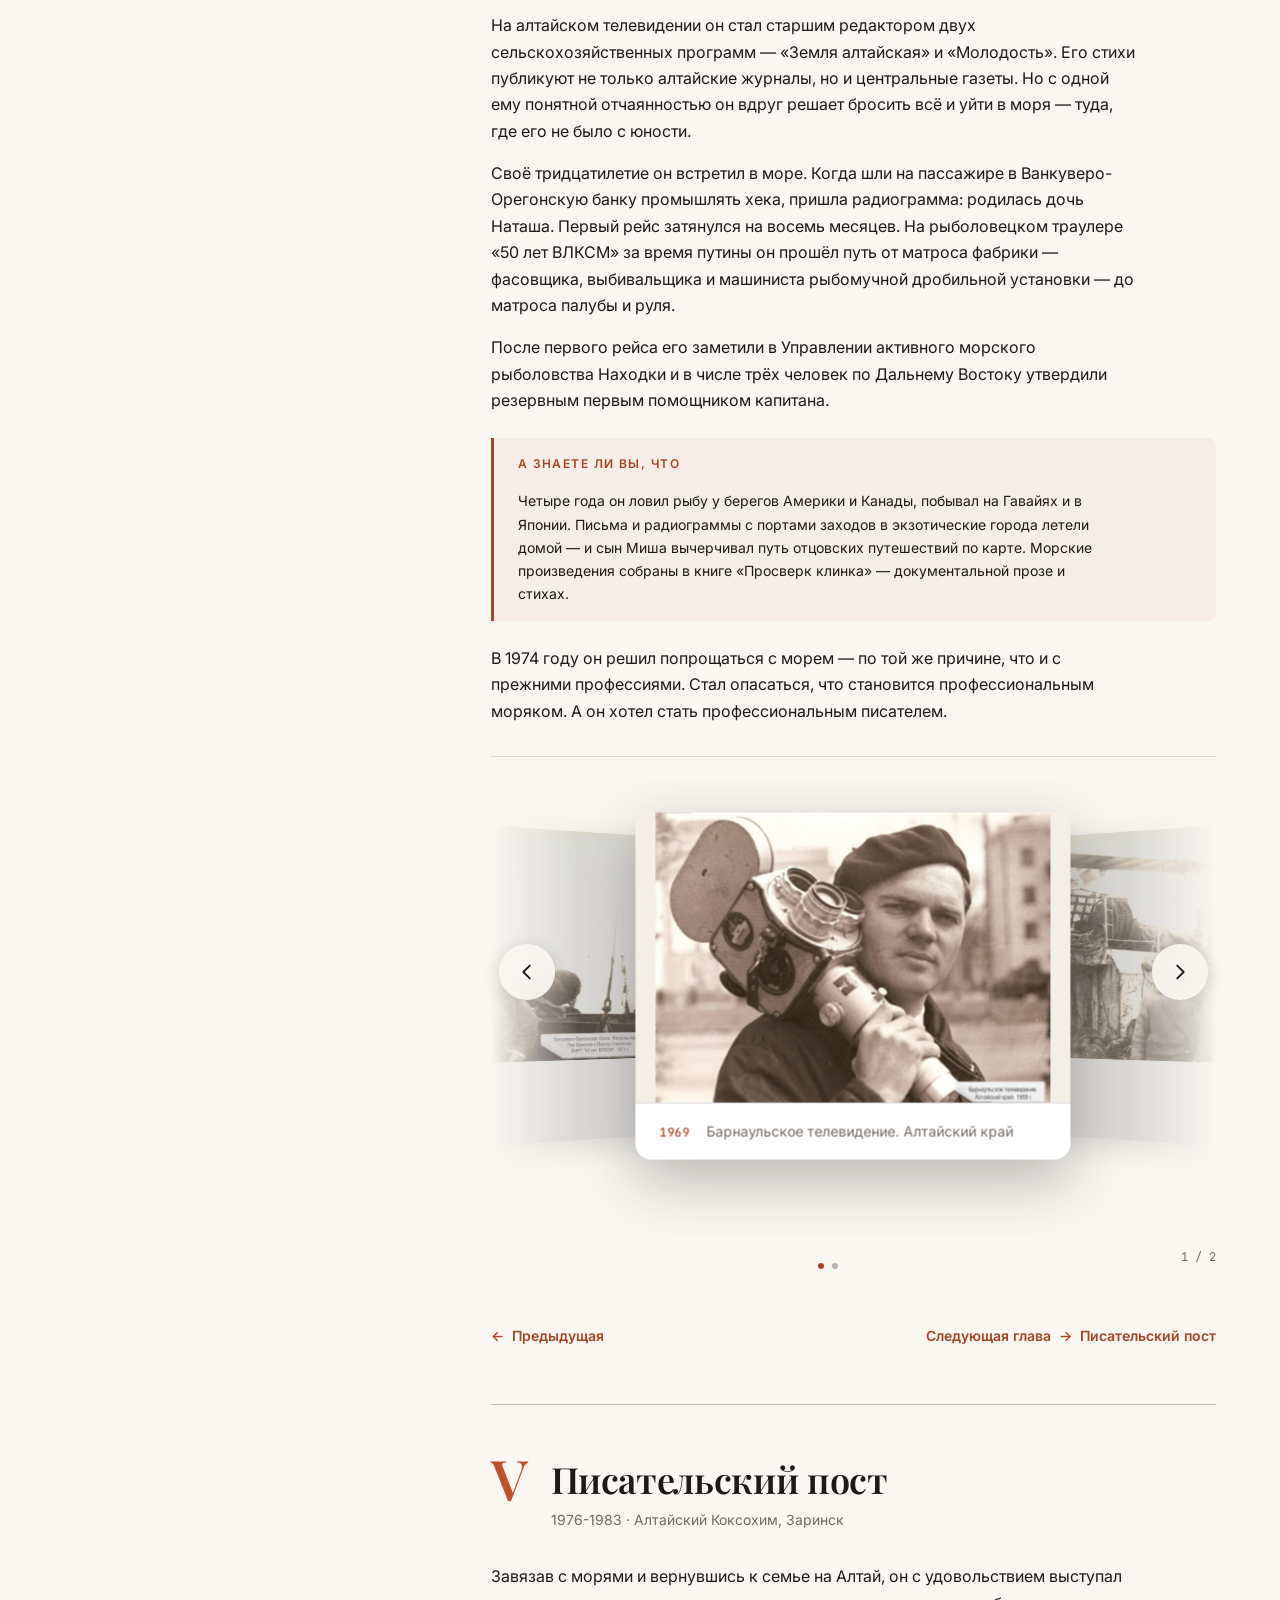
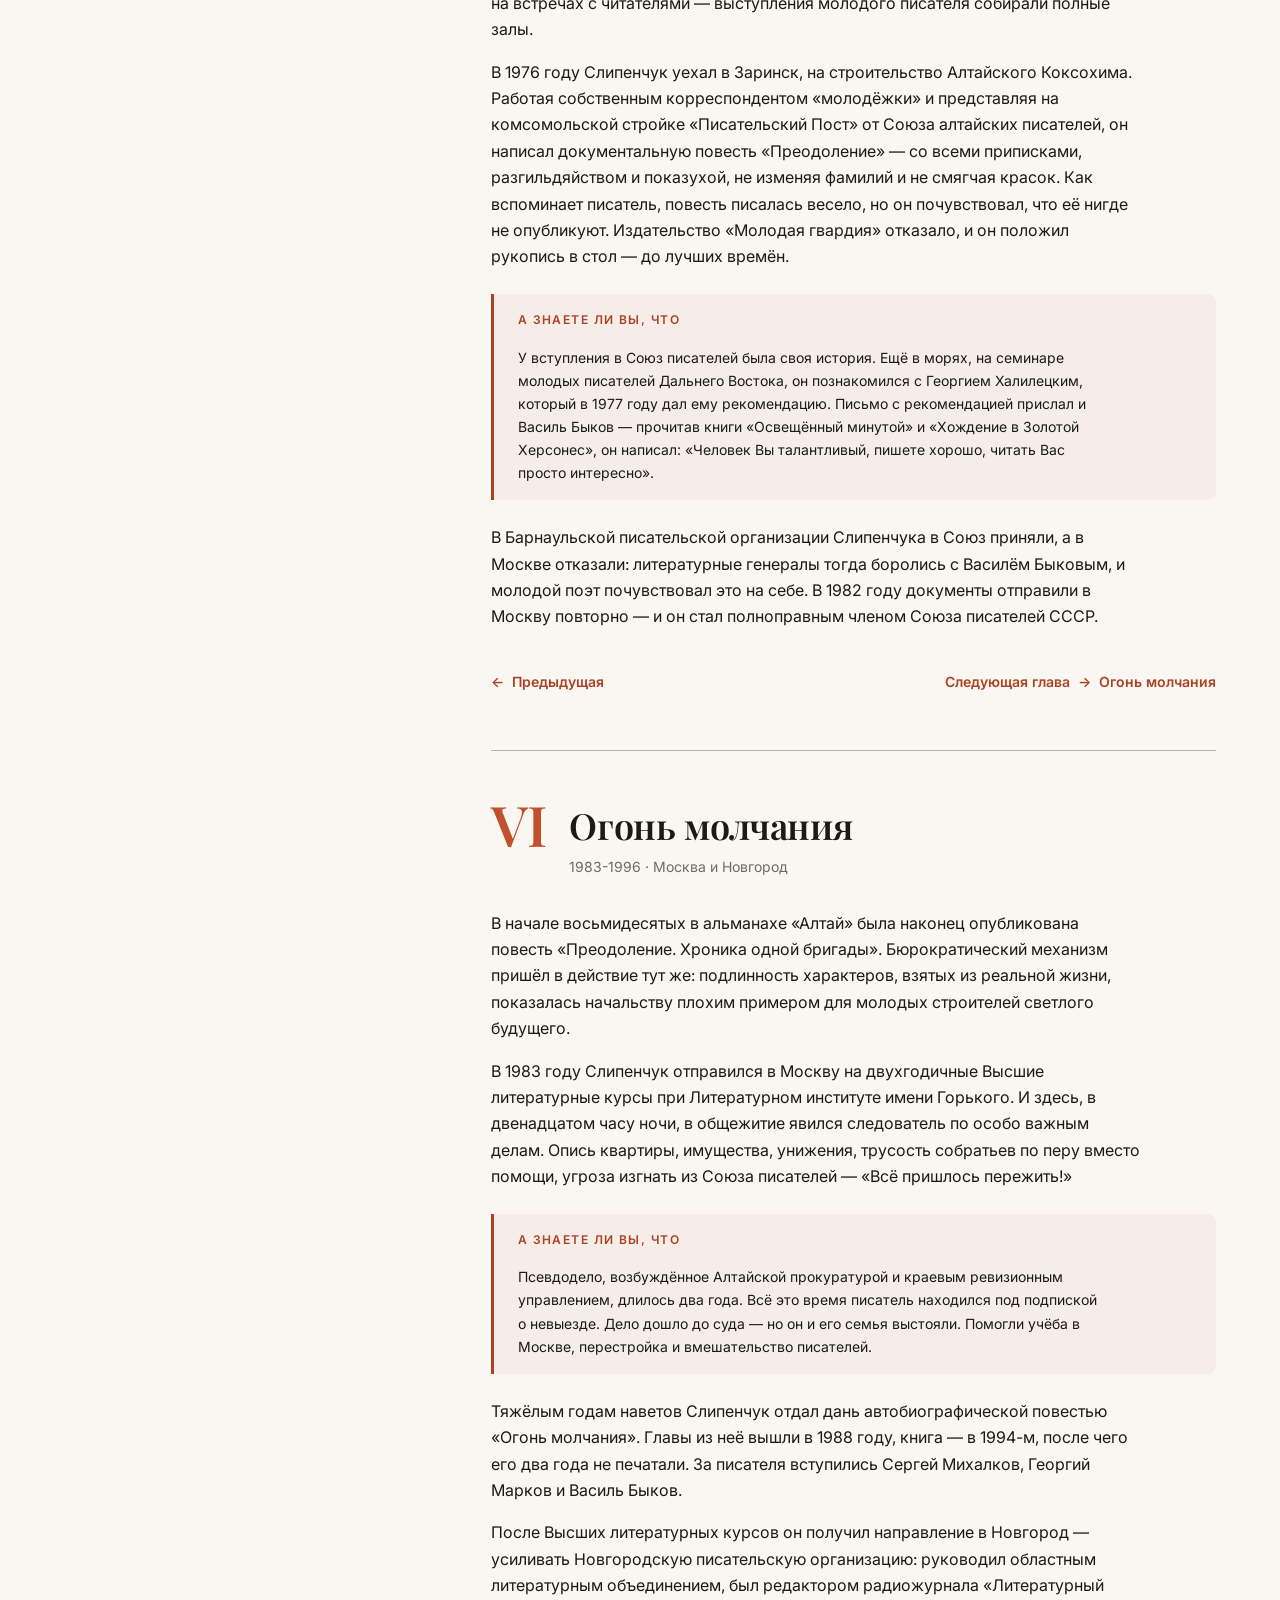
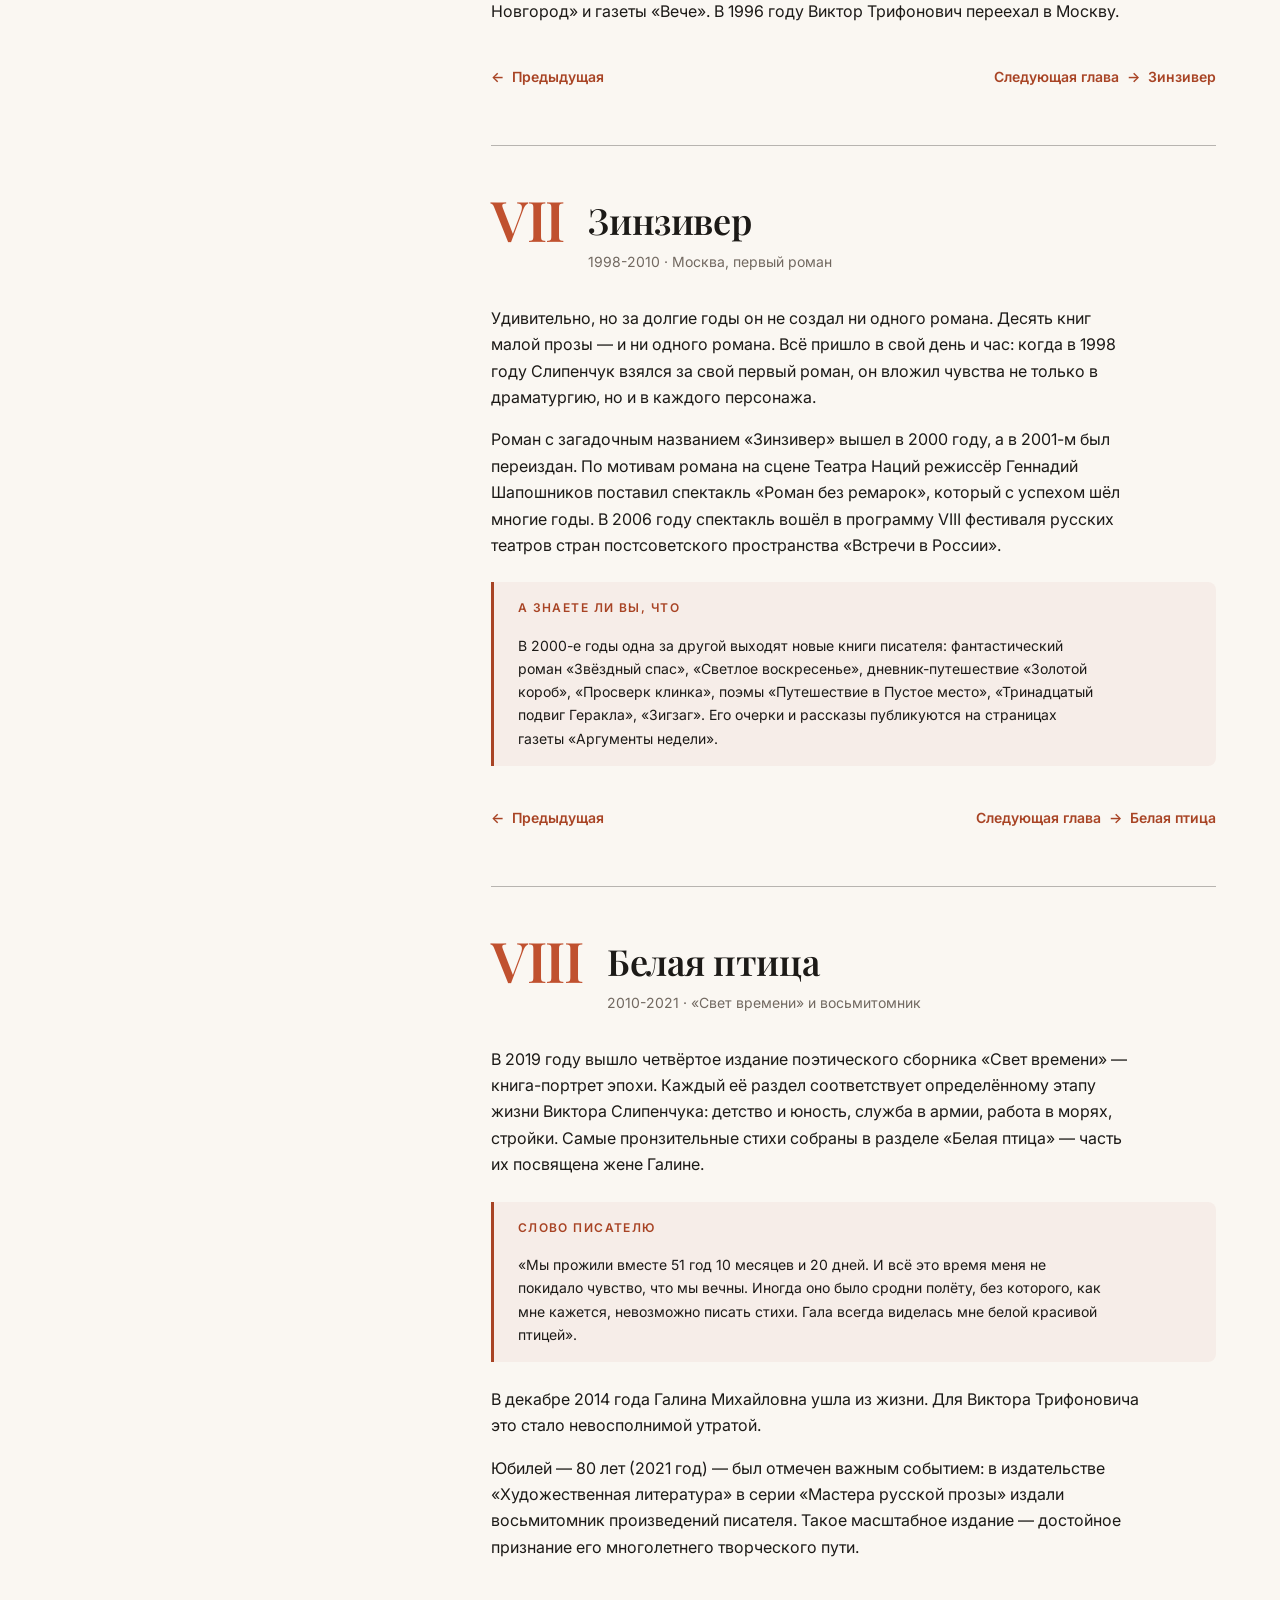
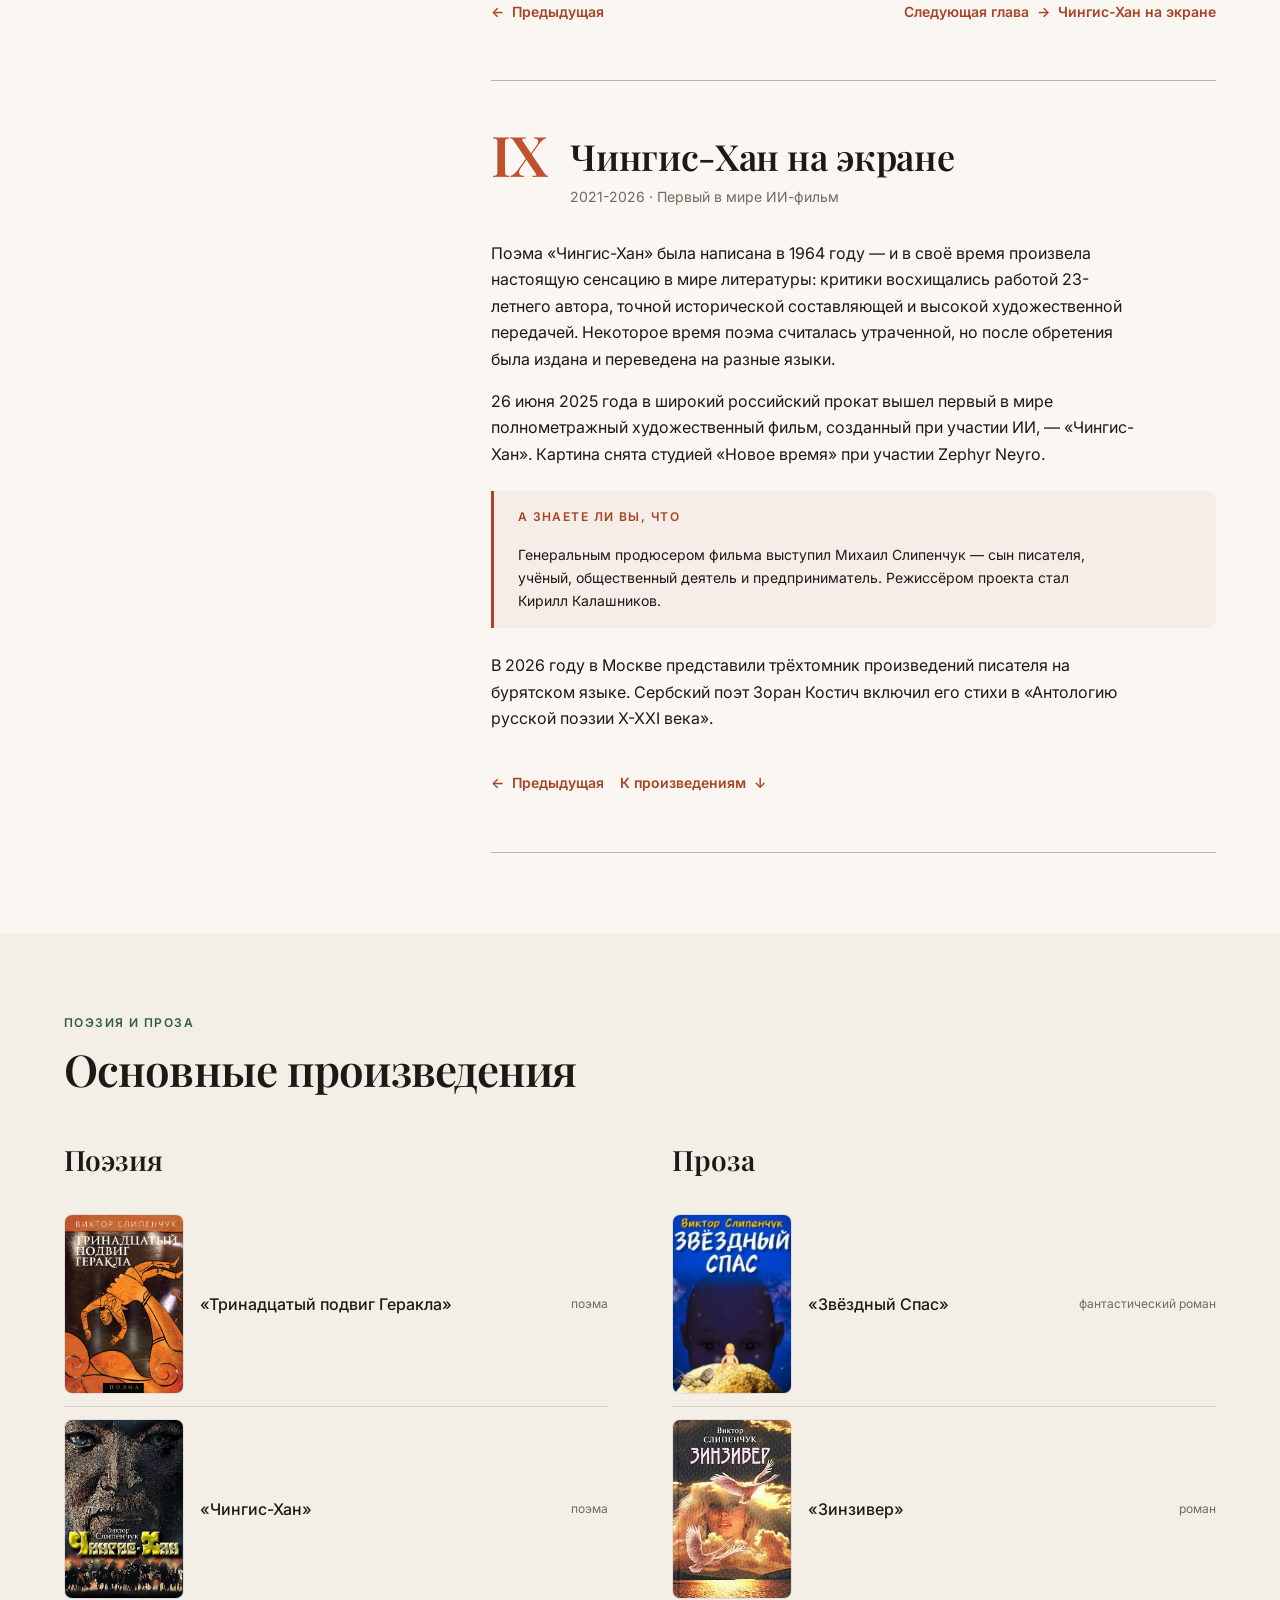
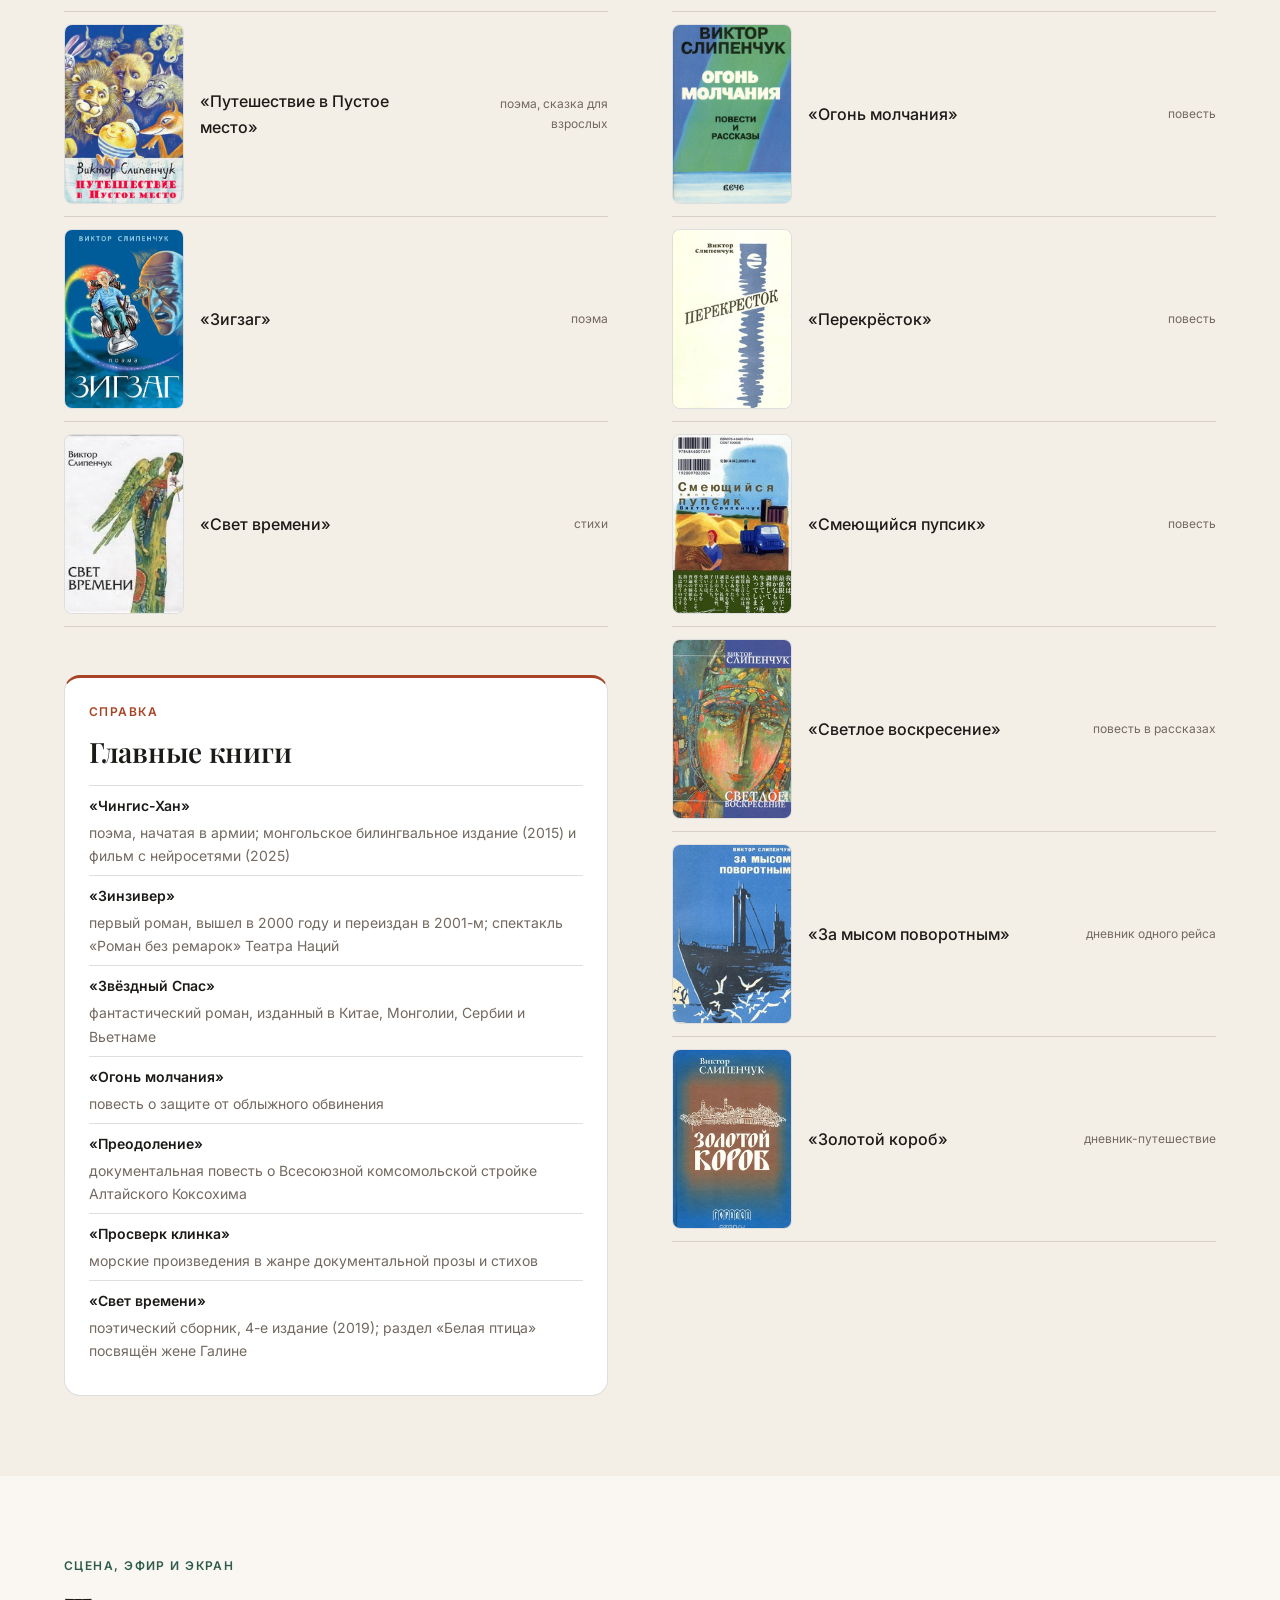
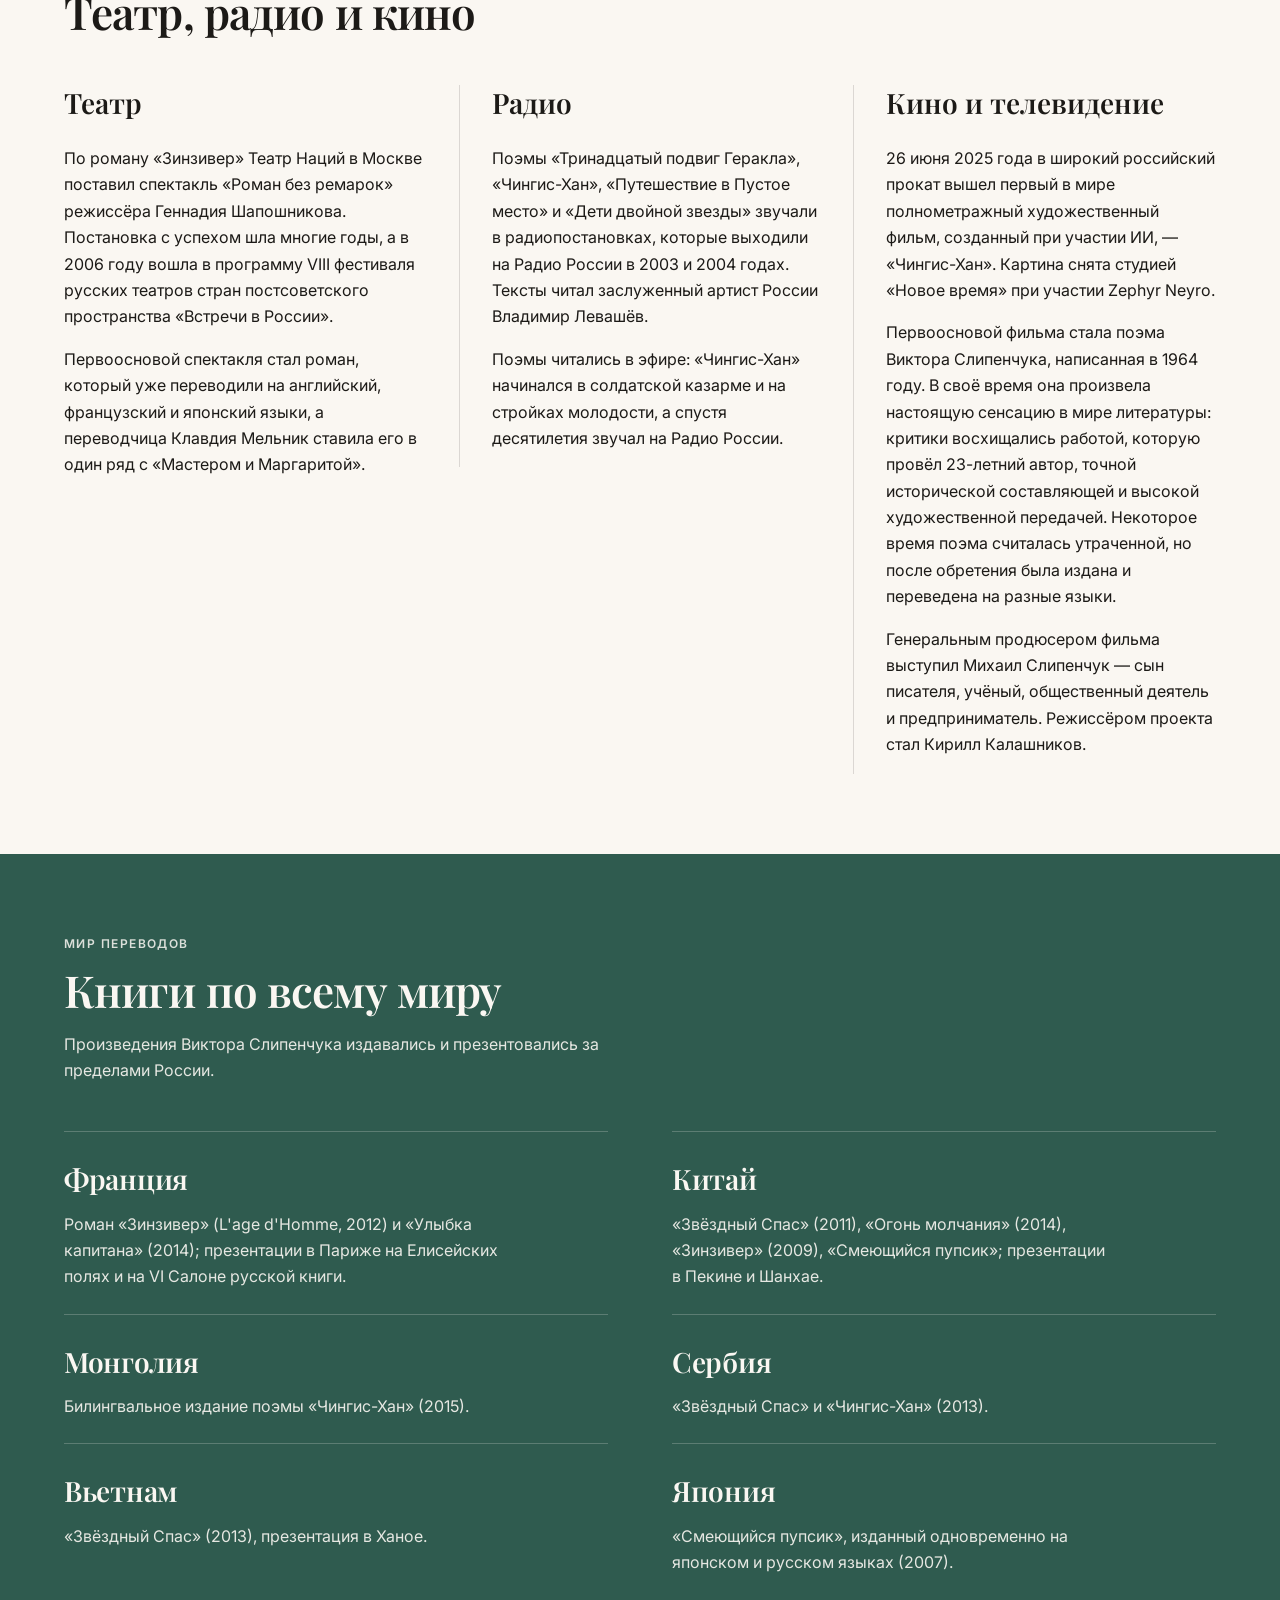
==== commit b580db44: "Add files via upload" ====
--- a/index.html
+++ b/index.html
@@ -31,8 +31,8 @@
 
   <main id="content">
     <header class="page-head">
+      <div class="page-head__emblem" aria-hidden="true"><span class="page-head__letter page-head__letter--b">B</span><span class="page-head__letter page-head__letter--c">C</span></div>
       <div class="container">
-        <div class="page-head__emblem" aria-hidden="true"><span class="page-head__letter page-head__letter--b">B</span><span class="page-head__letter page-head__letter--c">C</span></div>
         <p class="kicker">Русский поэт и прозаик</p>
         <h1>Виктор<br><span class="page-head__surname">Слипенчук</span></h1>
         <p class="page-head__intro">Жизнь между морем, Алтаем и словом.</p>
--- a/style.css
+++ b/style.css
@@ -193,6 +193,8 @@
   color: var(--ink);
   border-bottom: 1px solid var(--hairline);
   overflow: hidden;
+  overflow-x: clip;
+  overflow-y: visible;
 }
 
 .page-head .container {
@@ -203,13 +205,14 @@
 
 .page-head__emblem {
   position: absolute;
-  right: -0.02em;
-  top: 52%;
-  transform: translateY(-52%);
+right: calc((100% - min(100%, var(--container))) / 2 - 0.02em);
+  top: auto;
+  bottom: -0.5em;
   z-index: 0;
   font-size: clamp(10rem, 28vw, 24rem);
   letter-spacing: -0.16em;
   line-height: 1;
+  transform: none;
   user-select: none;
   pointer-events: none;
 }
@@ -266,7 +269,11 @@
    Аудиополоса «Читает автор»
    ============================================================ */
 .listen {
-  background: var(--paper-soft);
+  position: relative;
+  z-index: 1;
+  background: rgba(244, 239, 230, 0.18);
+  -webkit-backdrop-filter: blur(5px) saturate(1.05);
+  backdrop-filter: blur(5px) saturate(1.05);
   border-bottom: 1px solid var(--hairline);
   padding-block: var(--space-8);
 }
@@ -1562,7 +1569,7 @@
   }
   .page-head { min-height: 70vh; min-height: 460px; }
   .page-head h1 { font-size: clamp(2.6rem, 11vw, 4.5rem); }
-  .page-head__emblem { font-size: clamp(7rem, 30vw, 15rem); top: 60%; }
+  .page-head__emblem { font-size: clamp(7rem, 30vw, 15rem); bottom: -0.5em; top: auto; }
   .page-head .page-head__intro { font-size: var(--text-md); }
   .section__head { margin-bottom: var(--space-8); }
 
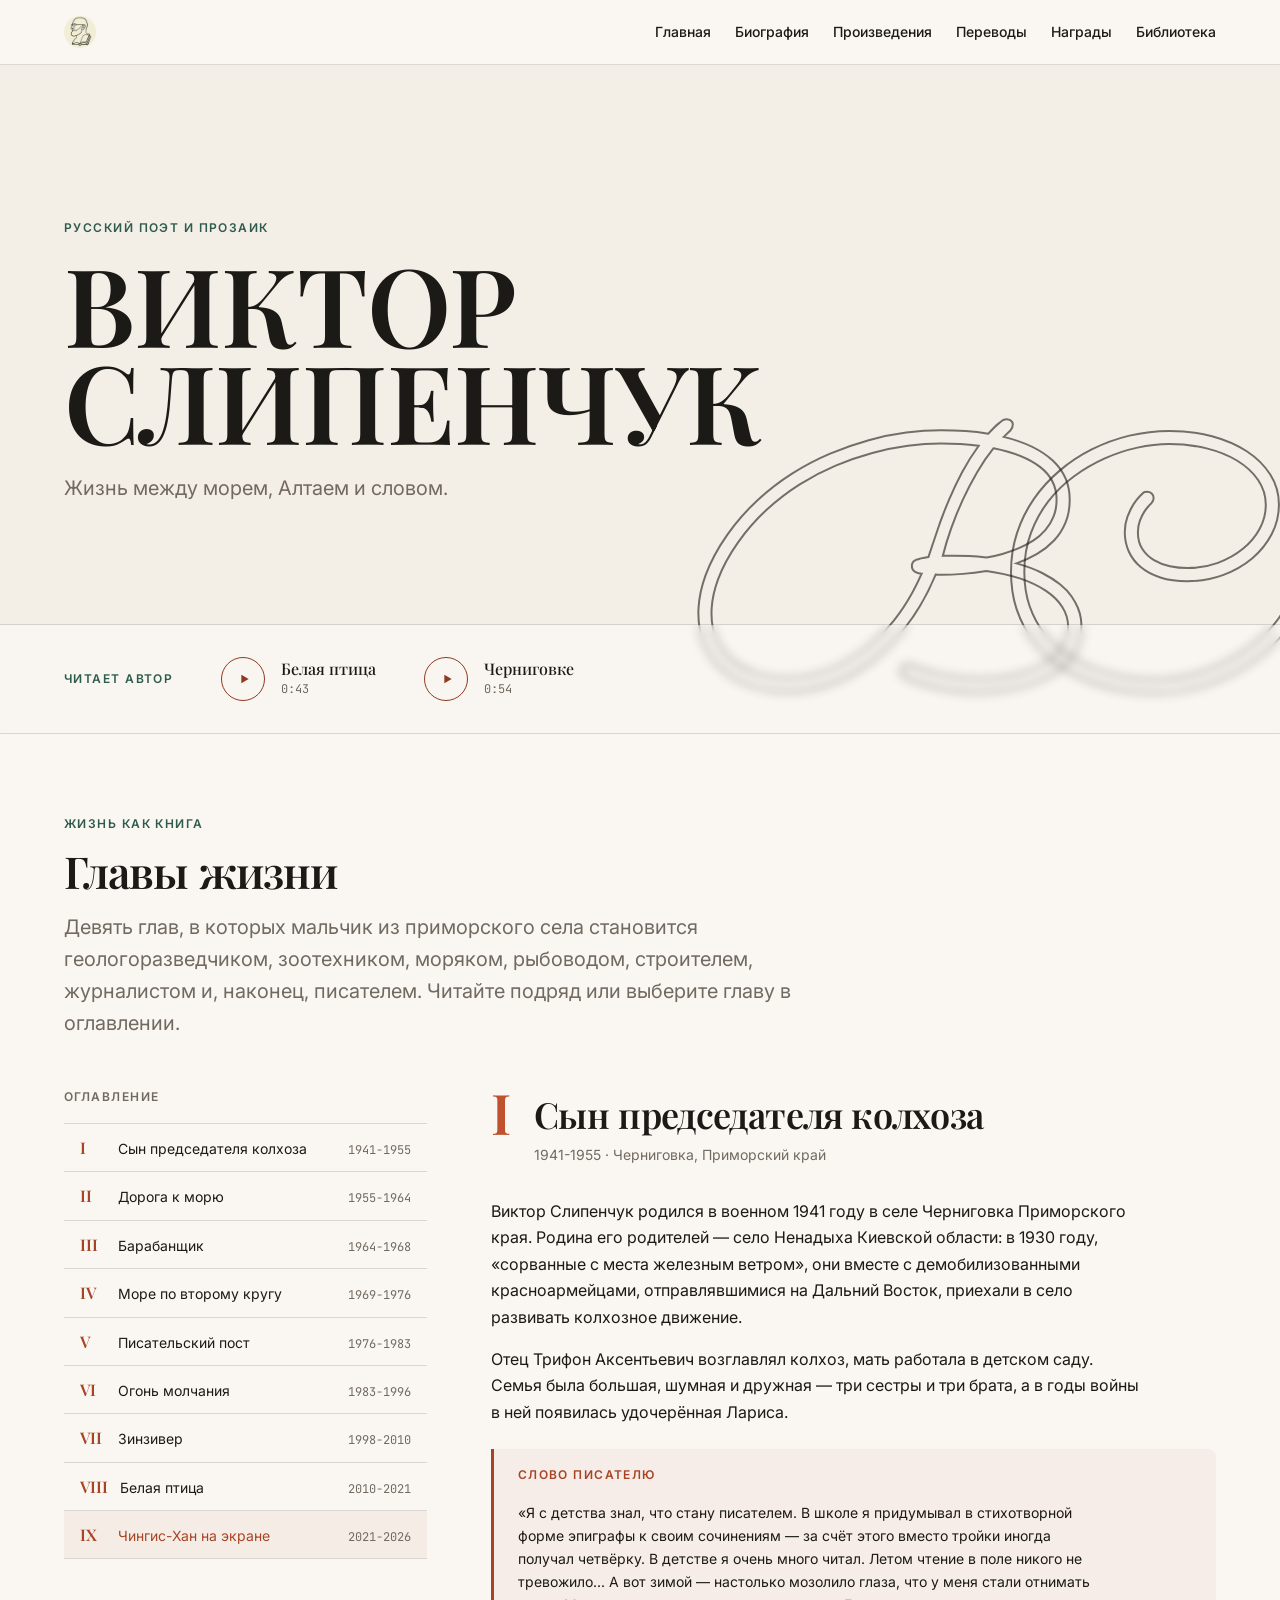
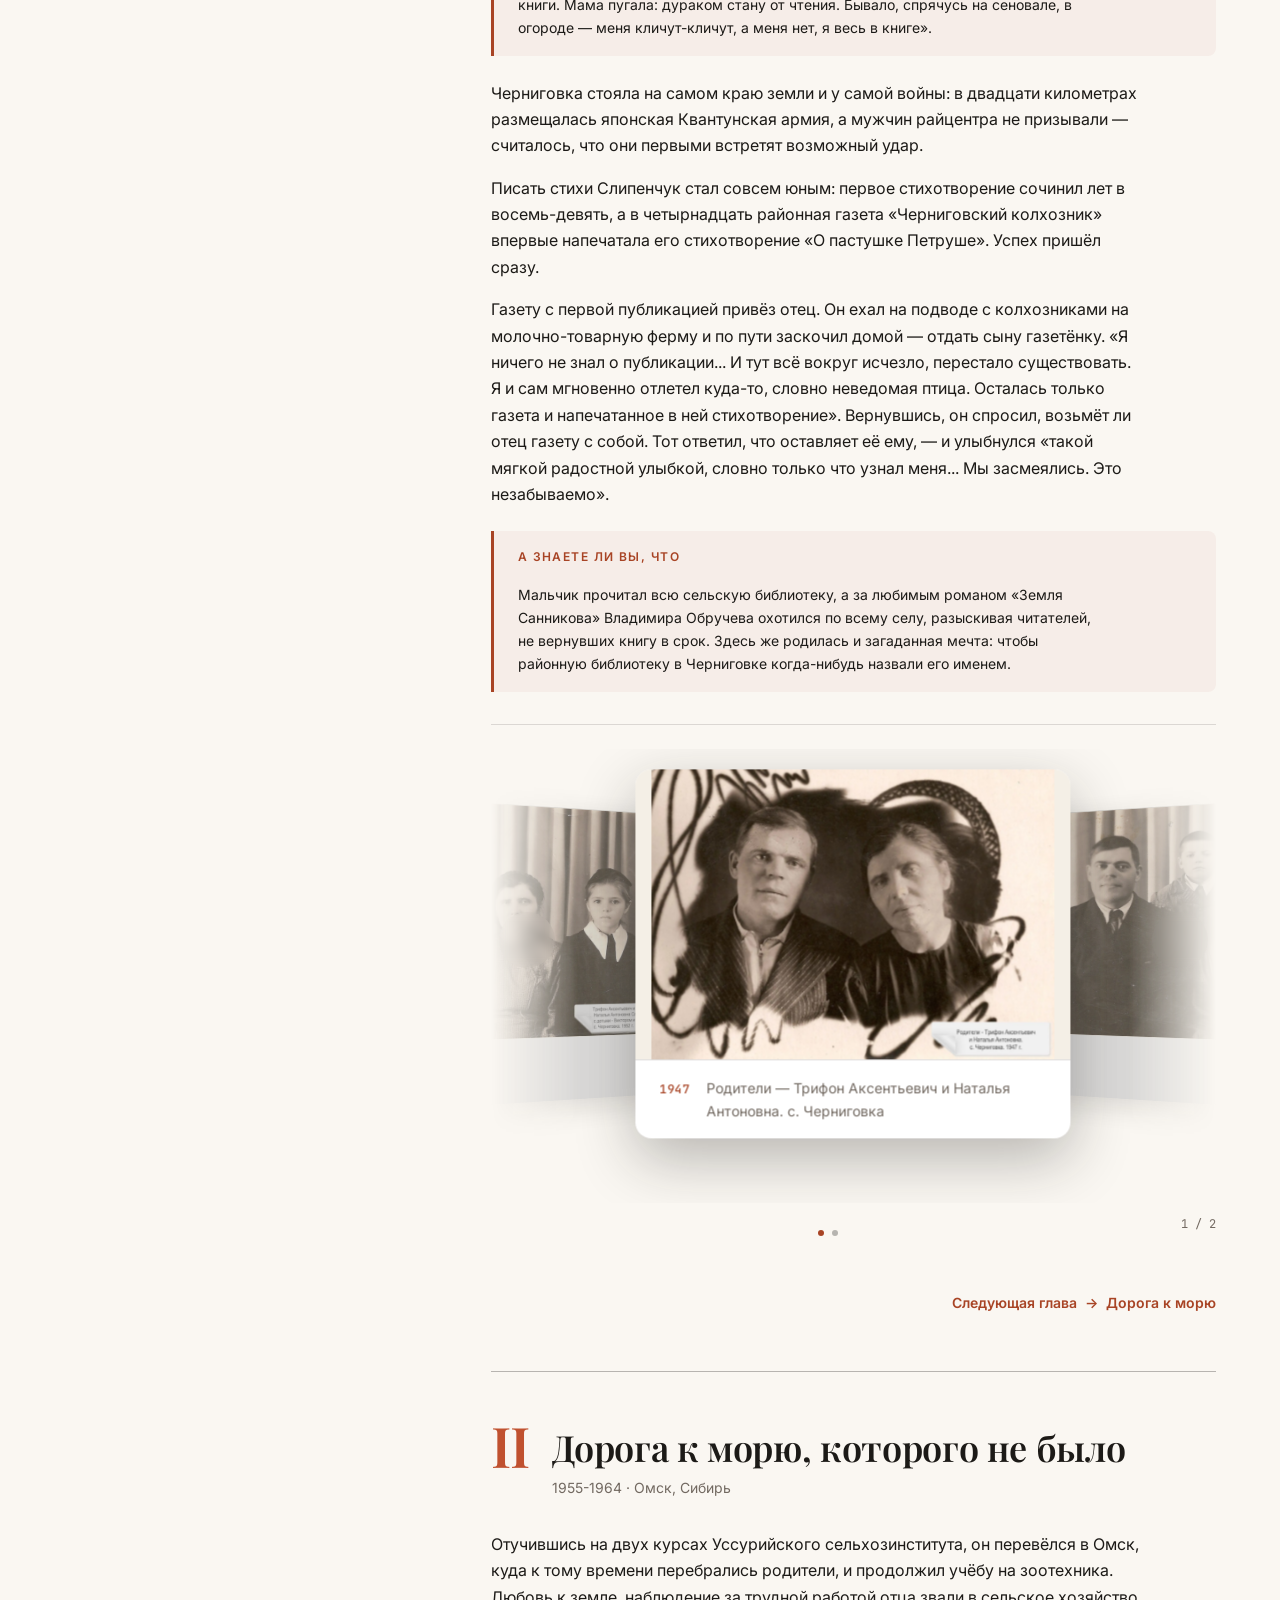
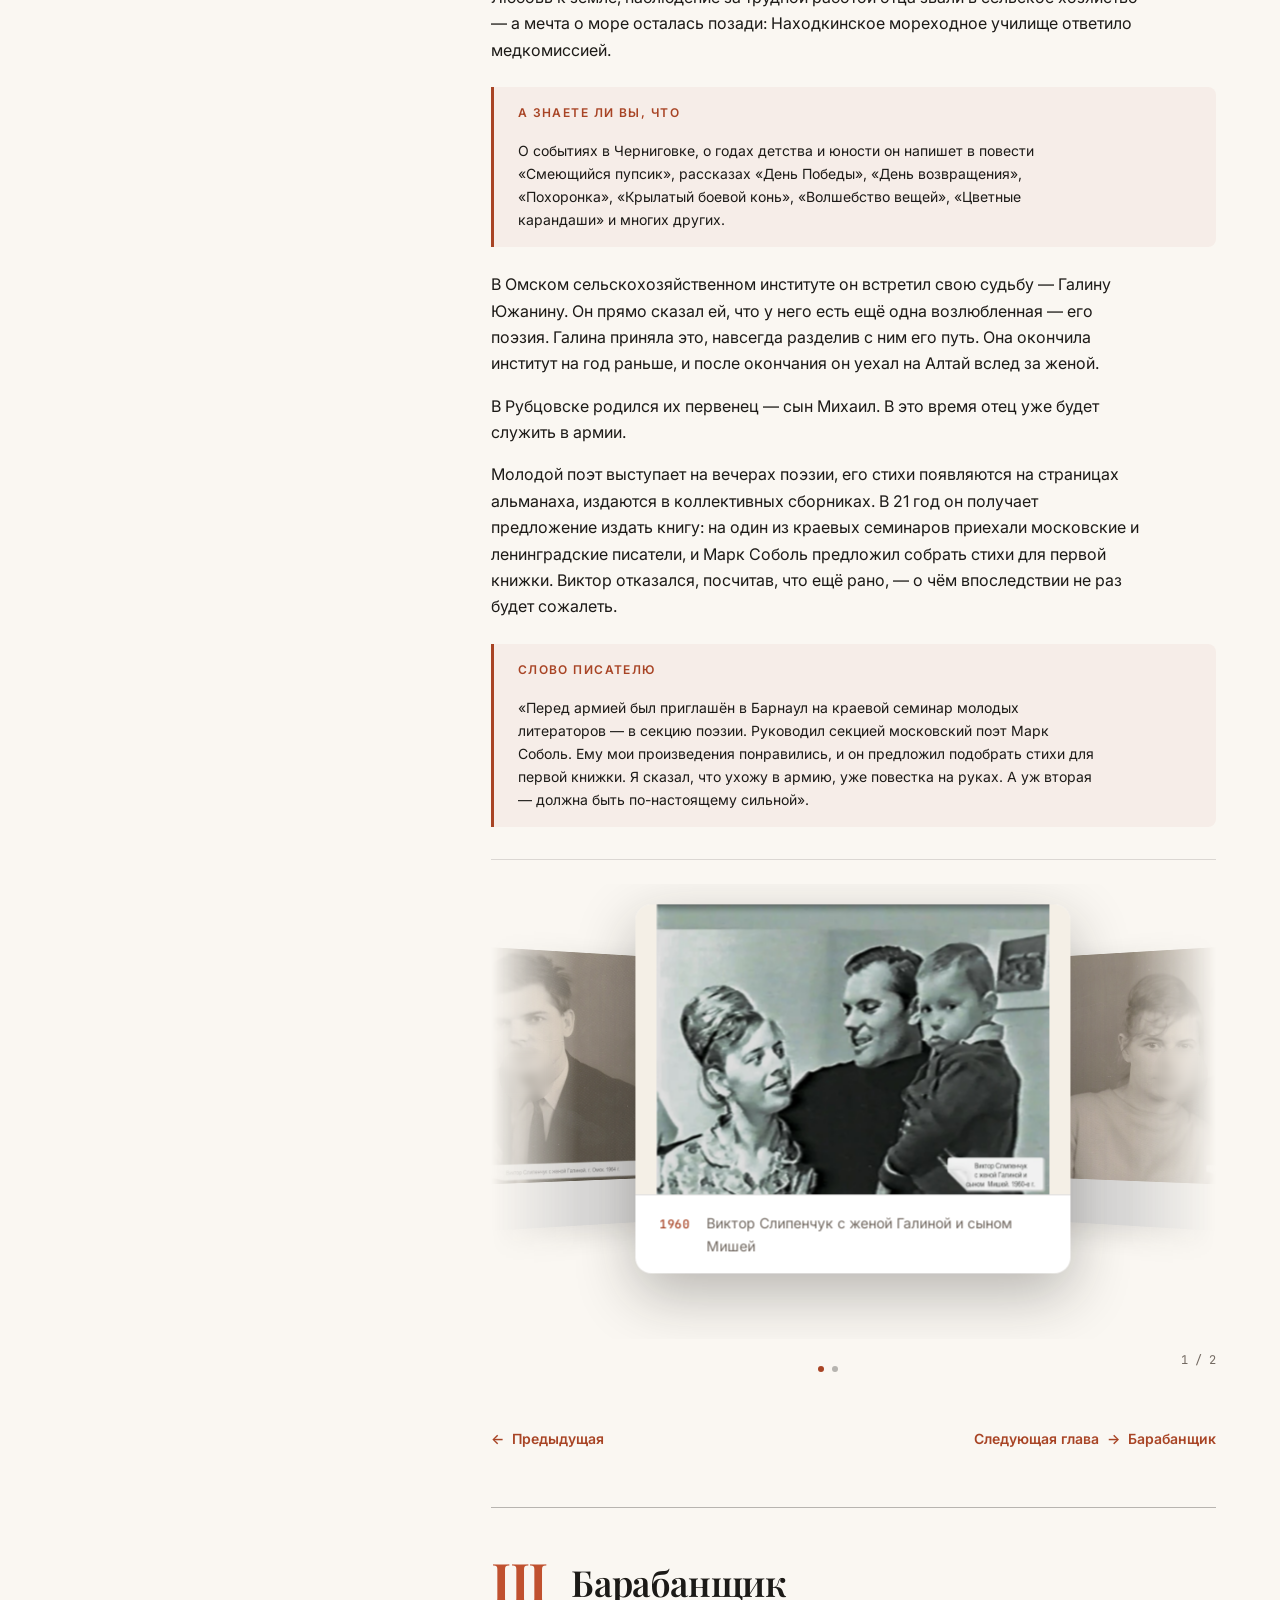
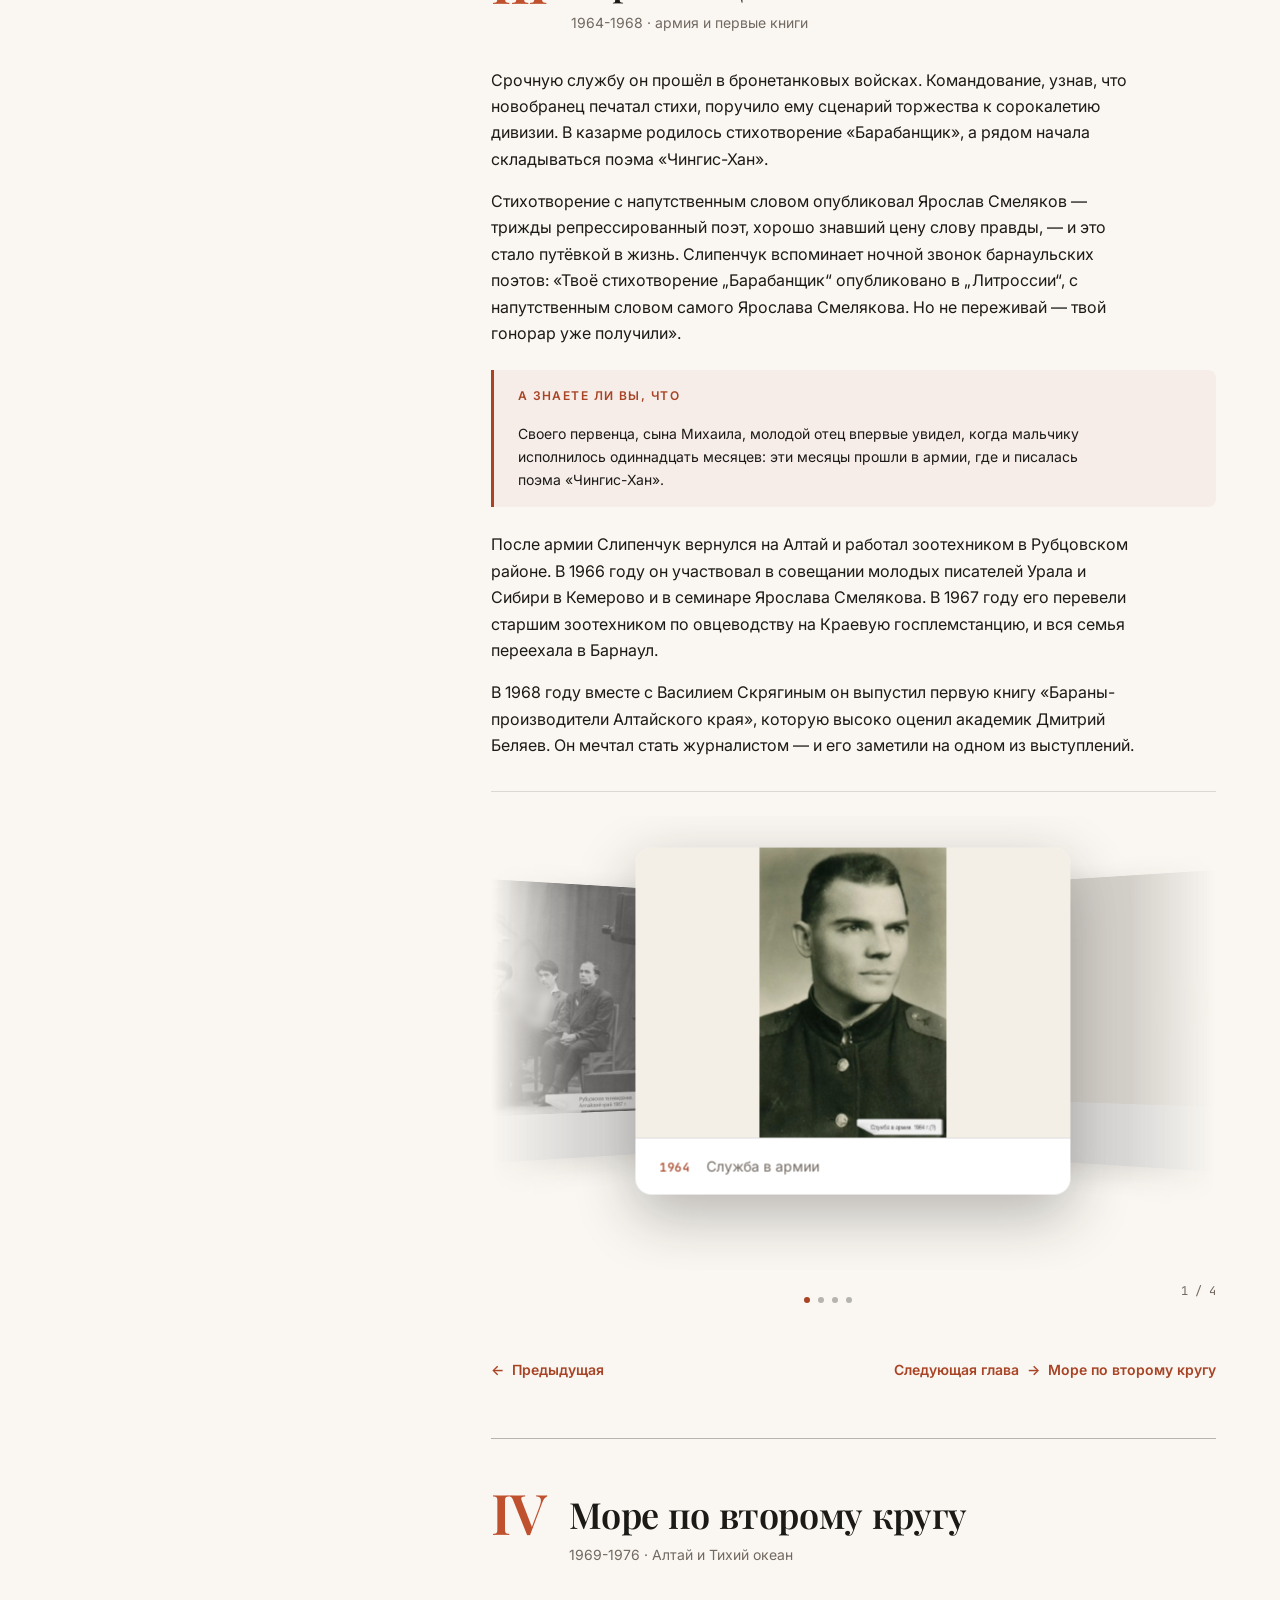
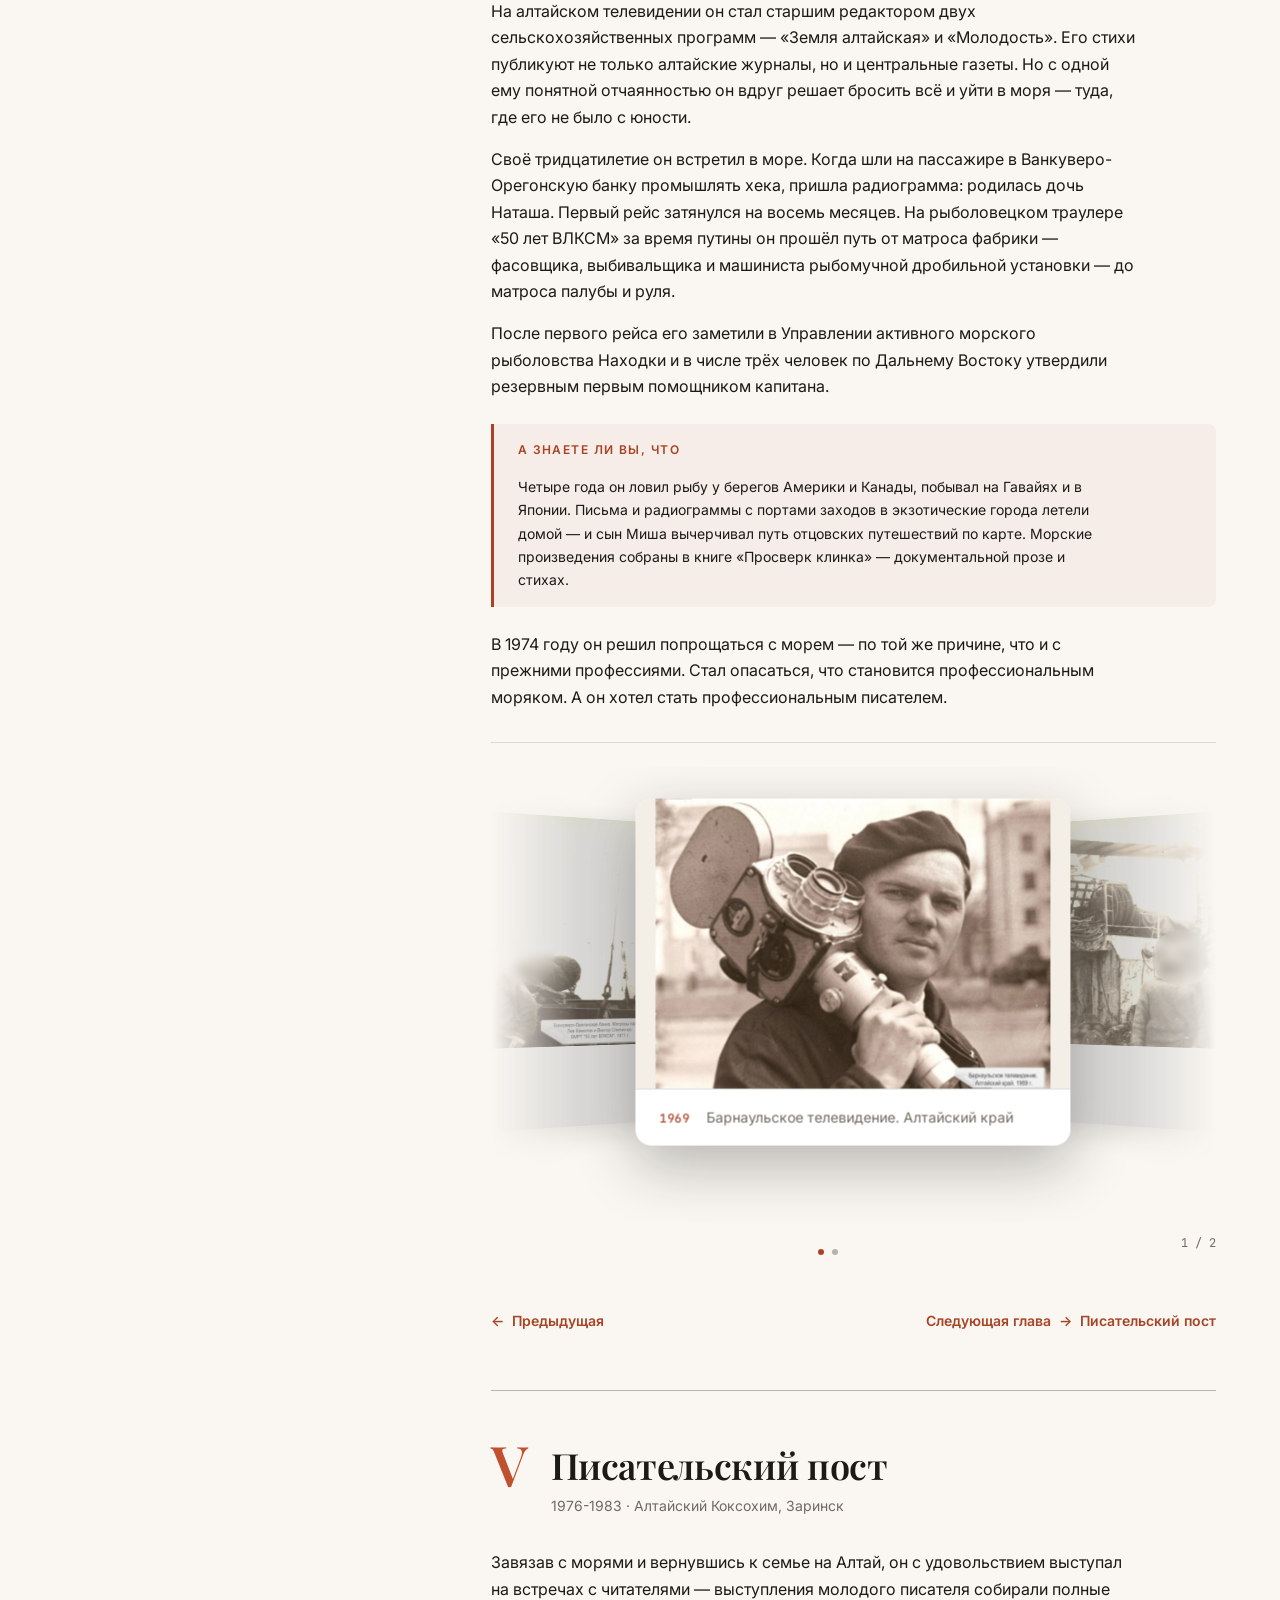
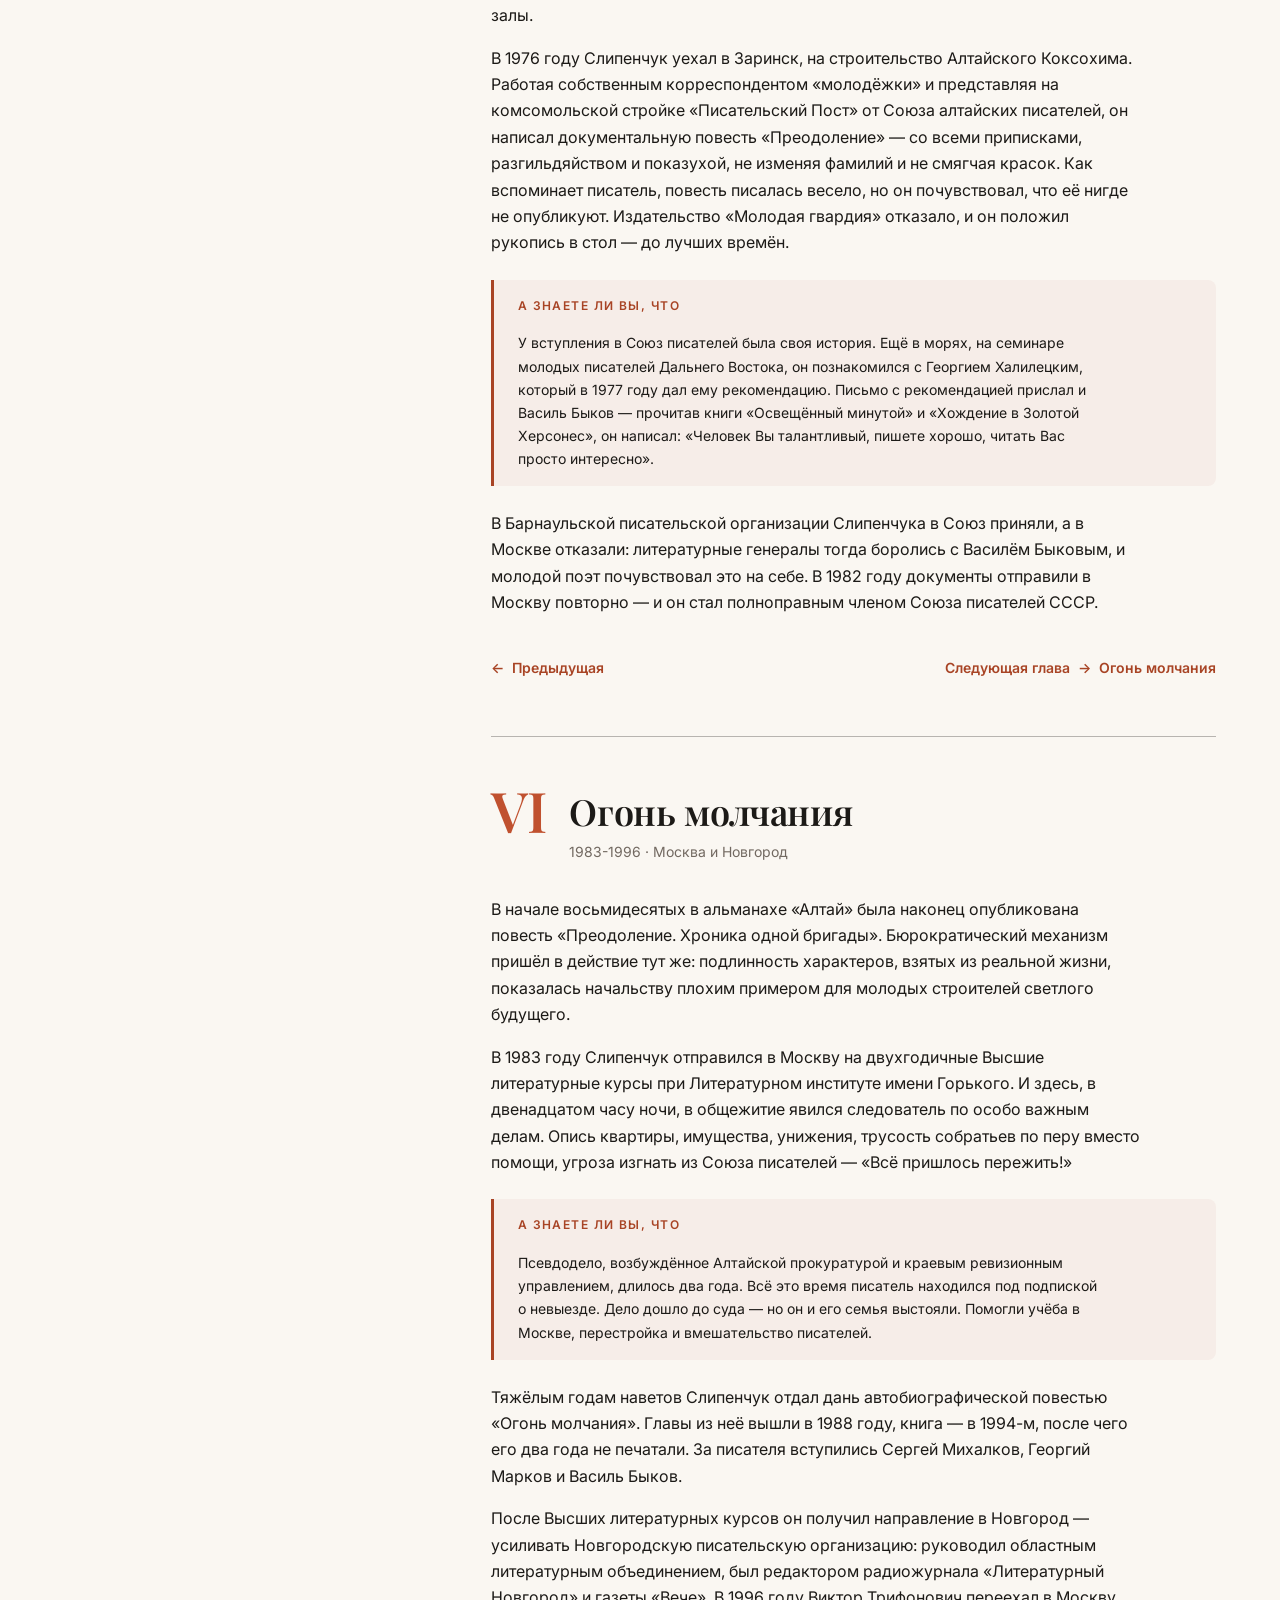
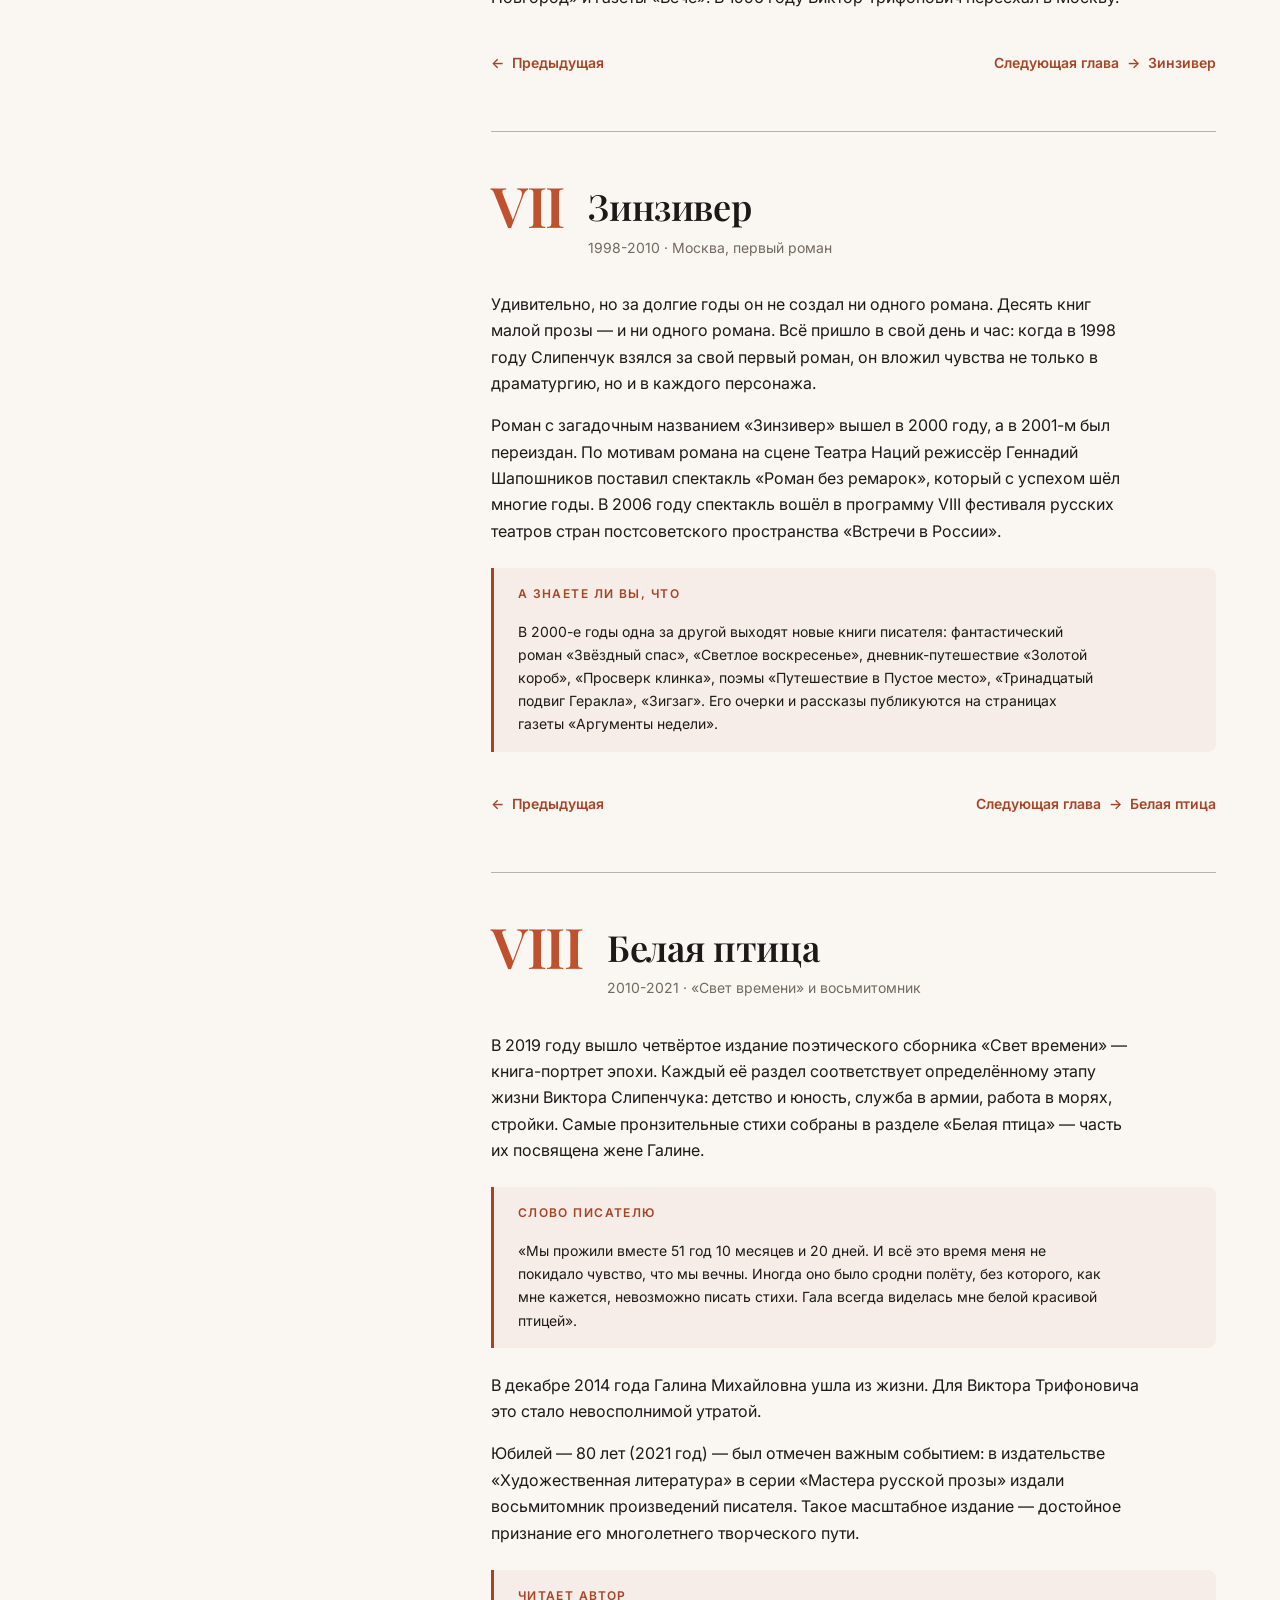
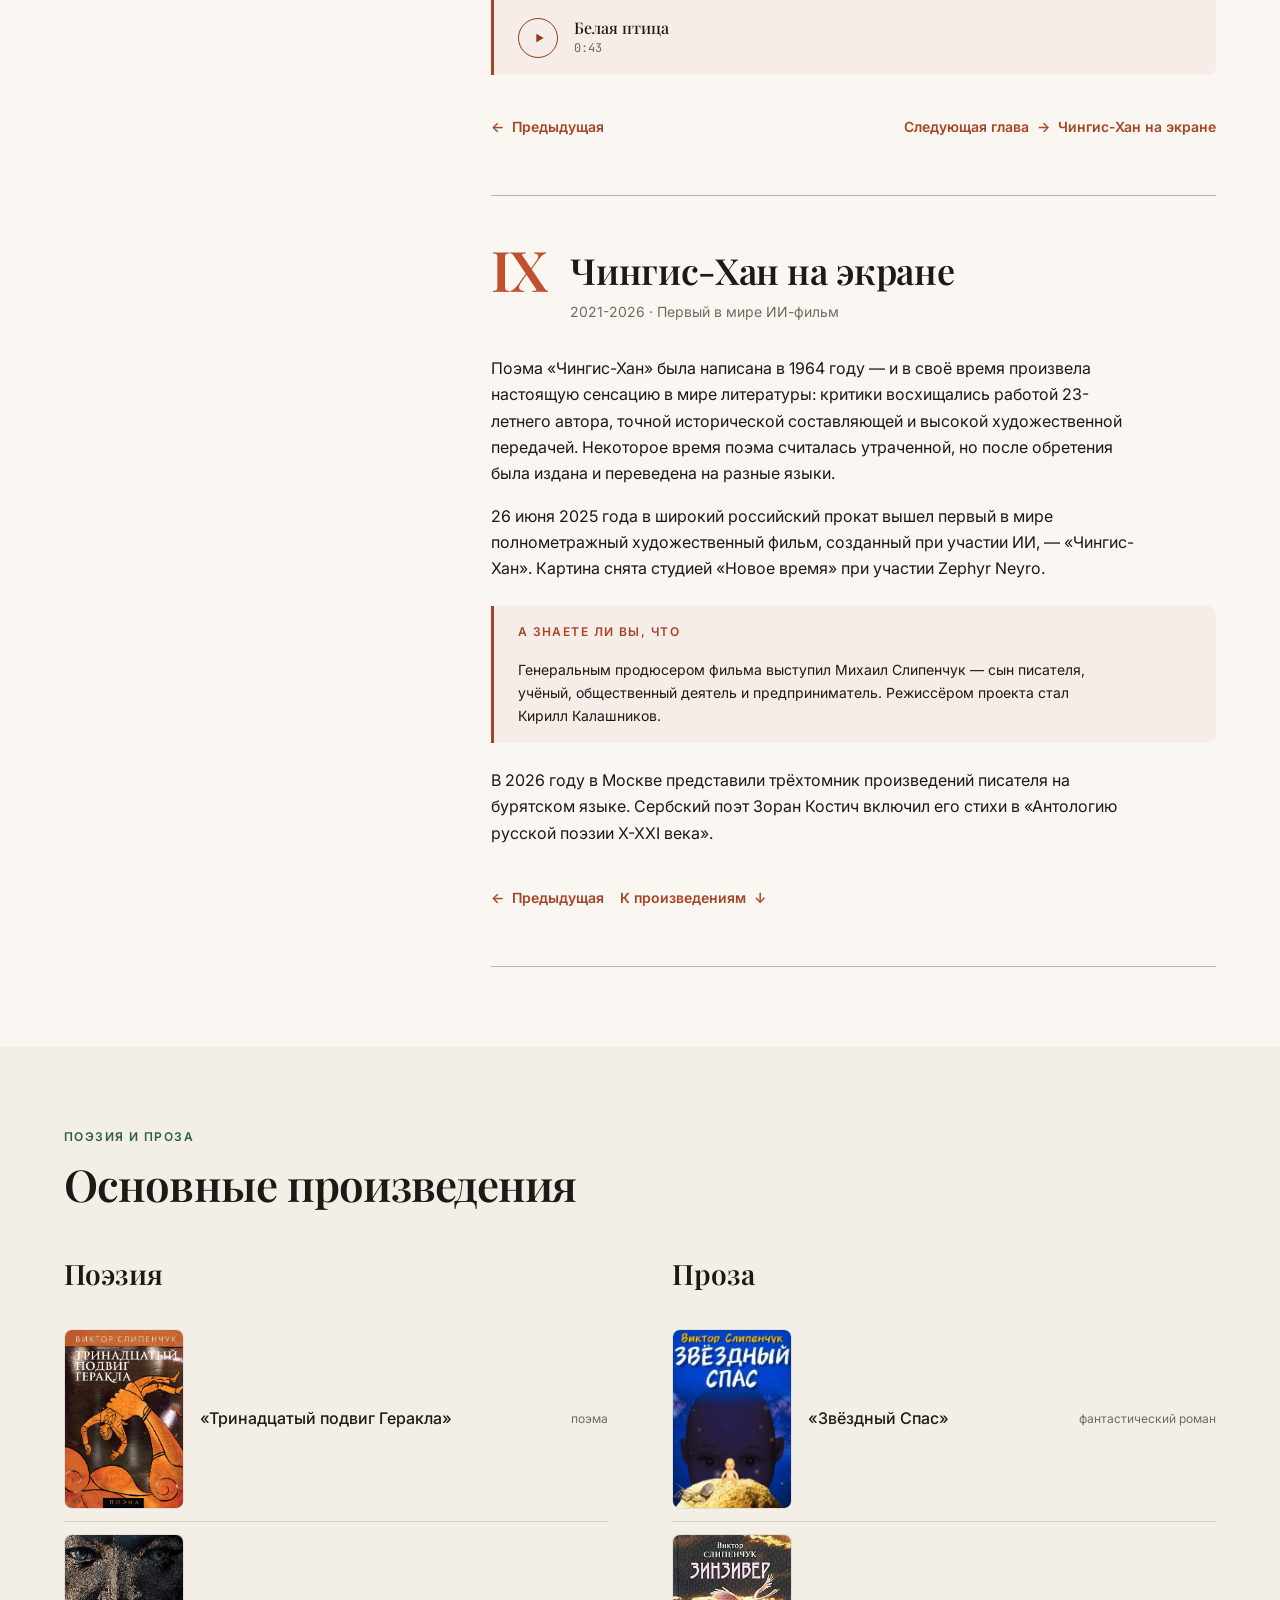
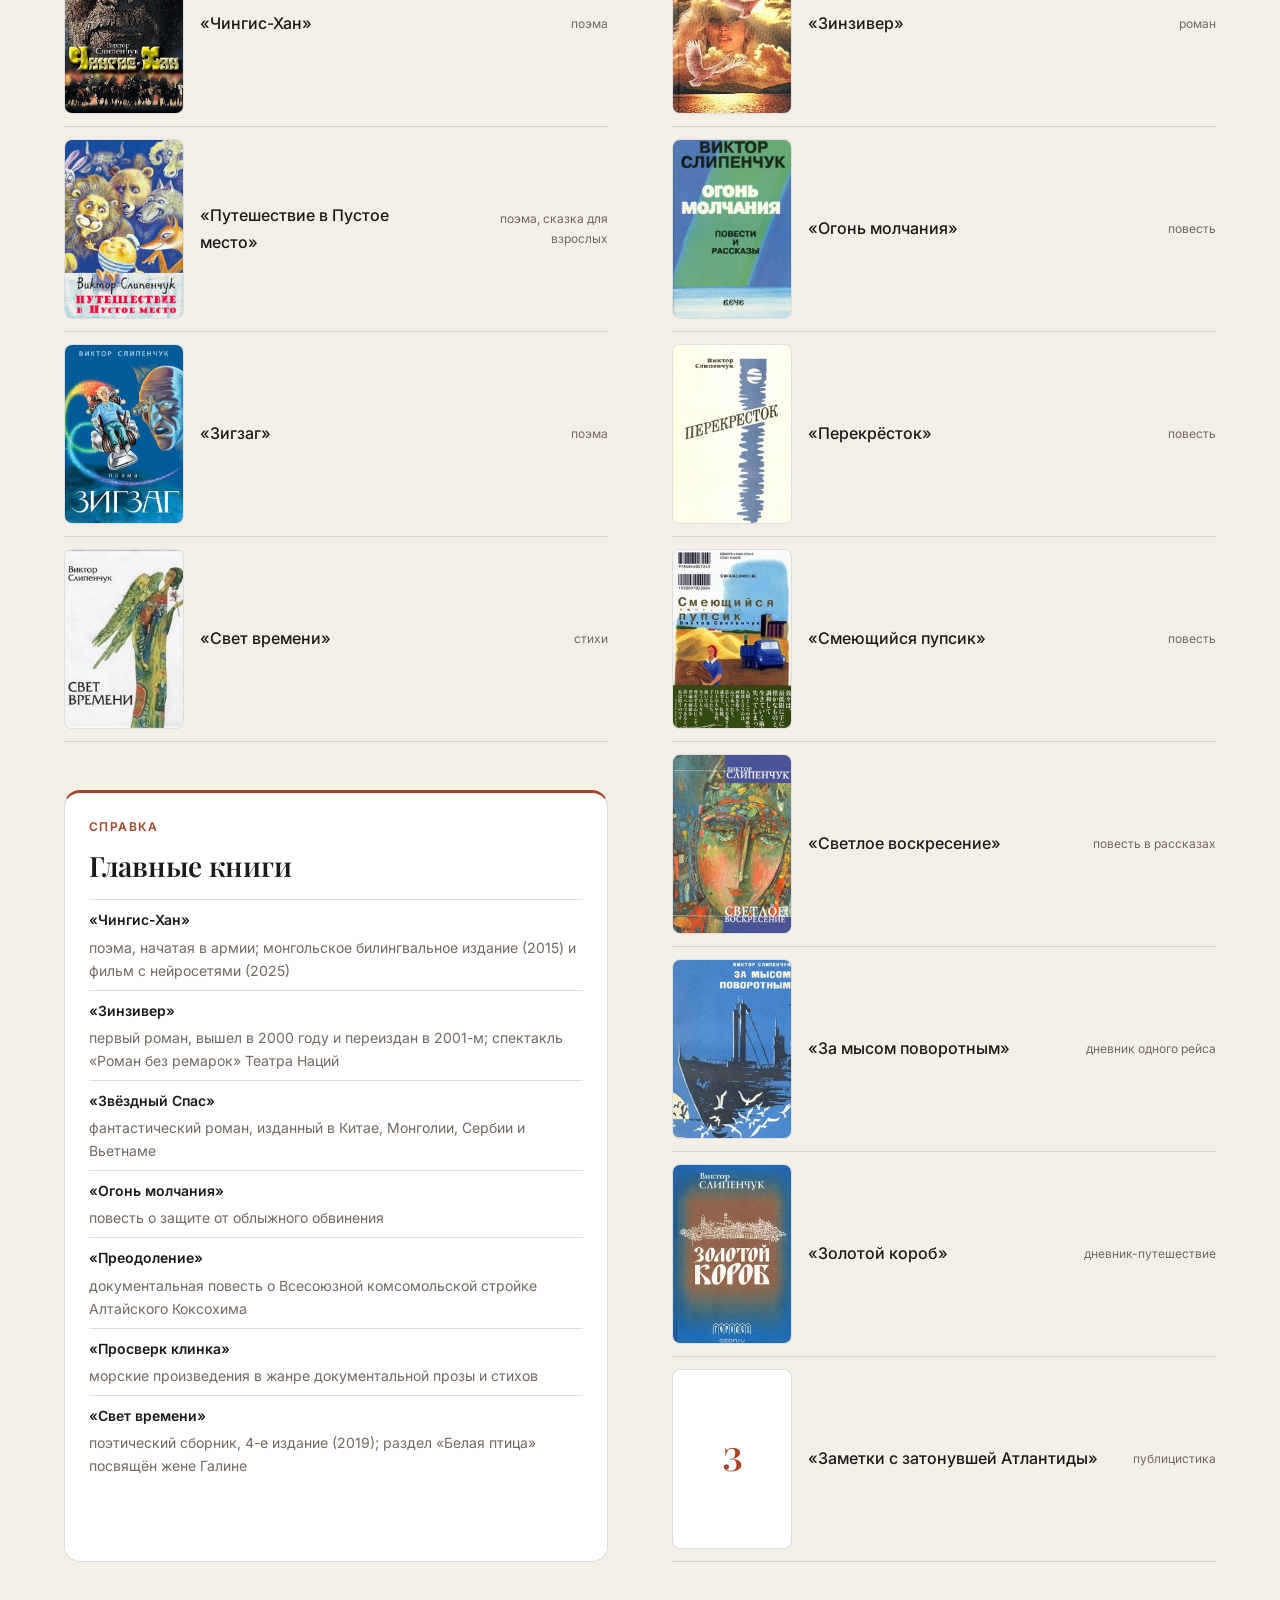
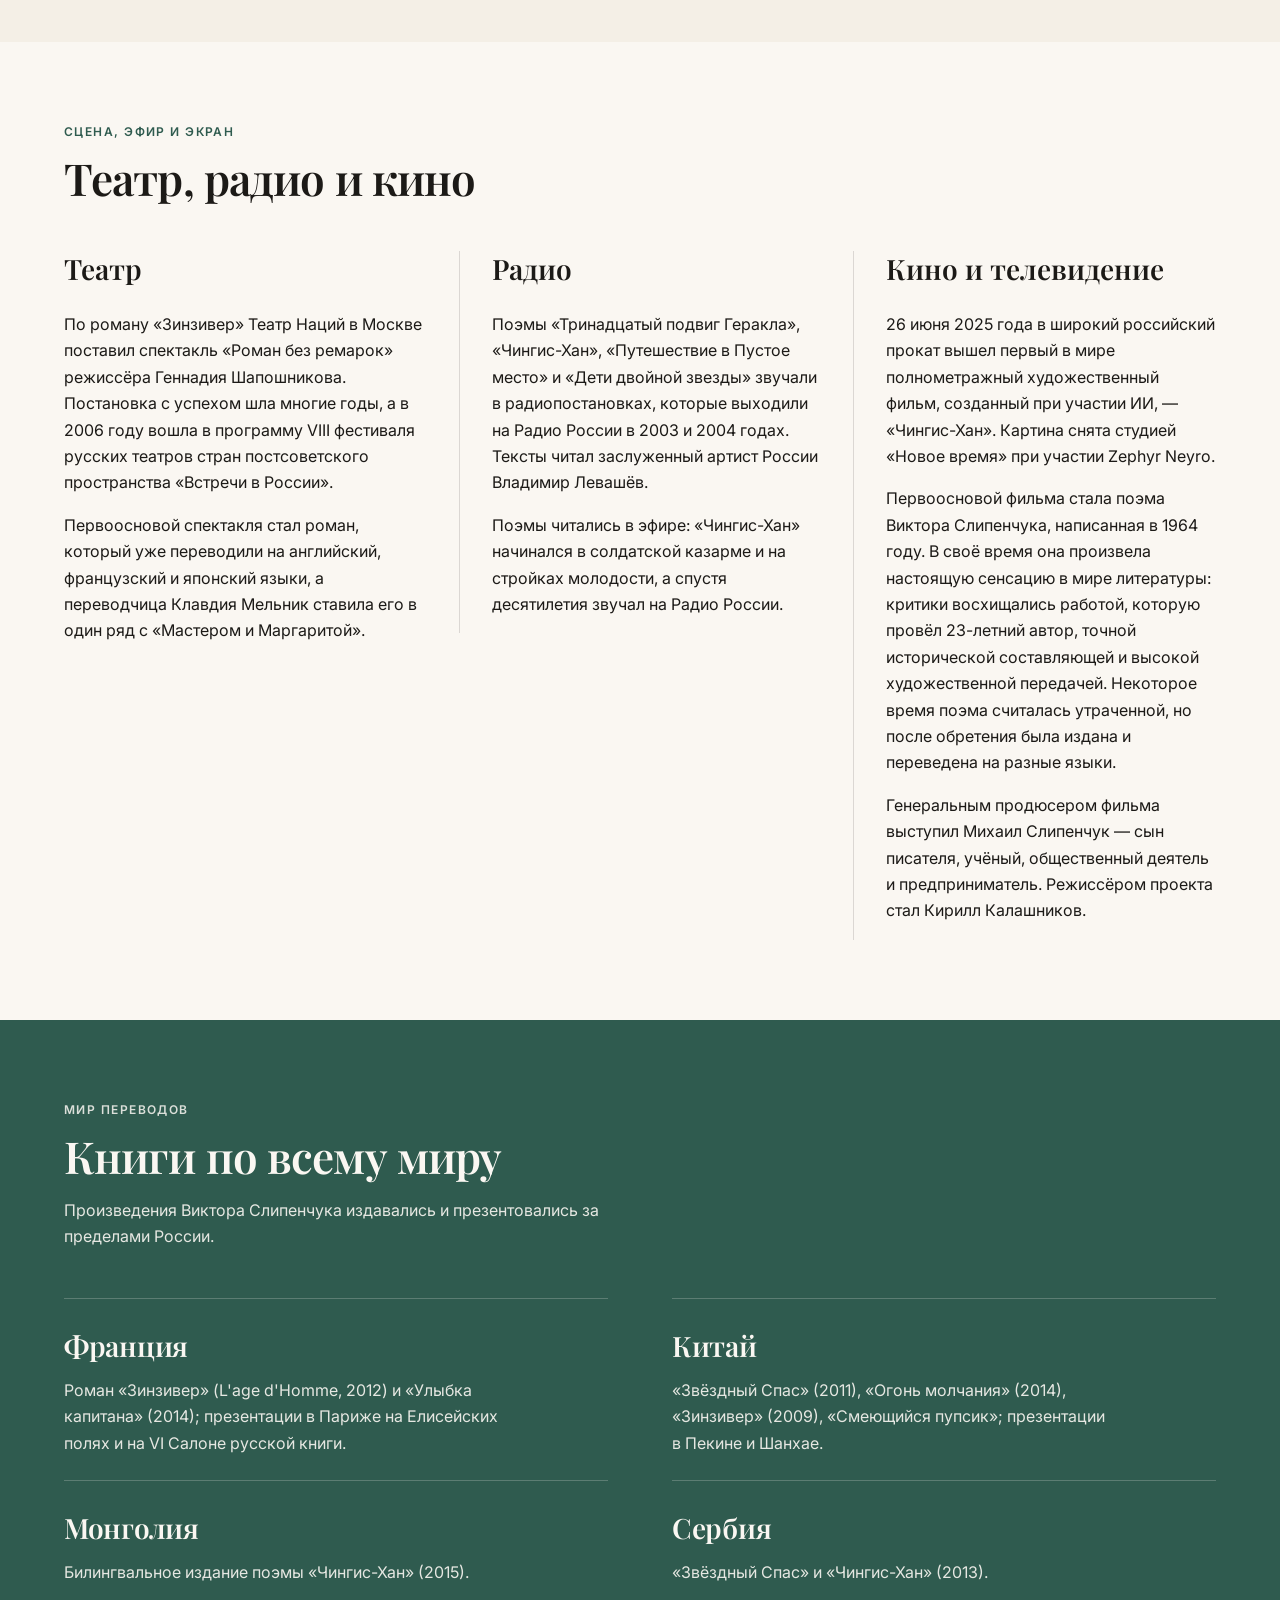
==== commit e93ad1ba: "Add files via upload" ====
--- a/index.html
+++ b/index.html
@@ -17,7 +17,7 @@
 
   <header class="masthead">
     <div class="container masthead__inner">
-      <a class="brand" href="index.html">Слипенчук</a>
+      <a class="brand" href="index.html" aria-label="На главную"><img class="brand__icon" src="icon.png" alt="" width="32" height="32"></a>
       <nav class="nav" aria-label="Разделы страницы">
         <a href="index.html">Главная</a>
         <a href="#bio">Биография</a>
@@ -443,6 +443,21 @@
                 </aside>
                 <p>В декабре 2014 года Галина Михайловна ушла из жизни. Для Виктора Трифоновича это стало невосполнимой утратой.</p>
                 <p>Юбилей — 80 лет (2021 год) — был отмечен важным событием: в издательстве «Художественная литература» в серии «Мастера русской прозы» издали восьмитомник произведений писателя. Такое масштабное издание — достойное признание его многолетнего творческого пути.</p>
+                <div class="aside chapter__listen" data-reveal>
+                  <p class="aside__label">Читает автор</p>
+                  <ul class="listen__list">
+                    <li class="listen__item">
+                      <button class="listen__play" type="button" aria-label="Слушать запись: Белая птица">
+                        <svg class="listen__icon" viewBox="0 0 24 24" aria-hidden="true"><path d="M8 5.5v13l11-6.5z"/></svg>
+                      </button>
+                      <div class="listen__meta">
+                        <span class="listen__title">Белая птица</span>
+                        <span class="listen__len">0:43</span>
+                      </div>
+                      <audio class="listen__audio" preload="none" src="media/Белая птица.m4a"></audio>
+                    </li>
+                  </ul>
+                </div>
               </div>
               <footer class="chapter__foot">
                 <a class="chapter__prev" href="#ch7"><span aria-hidden="true">&larr;</span> Предыдущая</a>
@@ -539,6 +554,7 @@
               <li><span class="work__cover" aria-hidden="true"><img src="covers/svetloe-voskresenie.jpg" alt="" width="240" height="360" loading="lazy" onerror="if(this.parentElement){this.parentElement.classList.add('cover-is-letter');}this.remove()"><span class="work__cover-letter">С</span></span><span class="works__title">&laquo;Светлое воскресение&raquo;</span><span class="works__tag">повесть в рассказах</span></li>
               <li><span class="work__cover" aria-hidden="true"><img src="covers/za-mysom-povorotnym.jpg" alt="" width="240" height="360" loading="lazy" onerror="if(this.parentElement){this.parentElement.classList.add('cover-is-letter');}this.remove()"><span class="work__cover-letter">З</span></span><span class="works__title">&laquo;За мысом поворотным&raquo;</span><span class="works__tag">дневник одного рейса</span></li>
               <li><span class="work__cover" aria-hidden="true"><img src="covers/zolotoj-korob.jpg" alt="" width="240" height="360" loading="lazy" onerror="if(this.parentElement){this.parentElement.classList.add('cover-is-letter');}this.remove()"><span class="work__cover-letter">З</span></span><span class="works__title">&laquo;Золотой короб&raquo;</span><span class="works__tag">дневник-путешествие</span></li>
+              <li><span class="work__cover" aria-hidden="true"><img src="covers/zametki.jpg" alt="" width="240" height="360" loading="lazy" onerror="if(this.parentElement){this.parentElement.classList.add('cover-is-letter');}this.remove()"><span class="work__cover-letter">З</span></span><span class="works__title">&laquo;Заметки с затонувшей Атлантиды&raquo;</span><span class="works__tag">публицистика</span></li>
             </ul>
           </div>
         </div>
@@ -702,17 +718,6 @@
                 <dd>19 сентября 2007 года</dd>
               </div>
             </dl>
-            <div class="library__milestones">
-              <p class="library__visits-label">Вехи истории</p>
-              <ol class="milestones">
-                <li><span>1925</span>Изба-читальня</li>
-                <li><span>1951</span>Детская библиотека</li>
-                <li><span>1978</span>Центральная библиотека</li>
-                <li><span>2007</span>Имя В. Т. Слипенчука</li>
-                <li><span>2025</span>«Гений места»</li>
-                <li><span>2026</span>Модельная библиотека</li>
-              </ol>
-            </div>
             <div class="library__visits">
               <p class="library__visits-label">Визиты писателя</p>
               <ol class="visits">
@@ -745,6 +750,24 @@
     <p class="lightbox__counter"><span data-lightbox-current>1</span>&nbsp;/&nbsp;<span data-lightbox-total>2</span></p>
   </div>
 
+  <section class="pano" aria-label="Панорама">
+    <img class="pano__image" src="photos/пано.png" alt="Панорама" loading="lazy" decoding="async">
+    <div class="pano__player" data-reveal>
+      <ul class="listen__list">
+        <li class="listen__item">
+          <button class="listen__play" type="button" aria-label="Слушать запись: Черниговке">
+            <svg class="listen__icon" viewBox="0 0 24 24" aria-hidden="true"><path d="M8 5.5v13l11-6.5z"/></svg>
+          </button>
+          <div class="listen__meta">
+            <span class="listen__title">Черниговке</span>
+            <span class="listen__len">0:54</span>
+          </div>
+          <audio class="listen__audio" preload="none" src="media/Черниговке.mp3"></audio>
+        </li>
+      </ul>
+    </div>
+  </section>
+
   <footer class="footer">
     <div class="container footer__inner">
       <p>Биография В. Т. Слипенчука &middot; 2026</p>
--- a/style.css
+++ b/style.css
@@ -141,13 +141,17 @@
 }
 
 .brand {
-  font-family: var(--font-display);
-  font-weight: 700;
-  font-size: var(--text-xl);
-  letter-spacing: -0.01em;
-  color: var(--ink);
+  display: inline-flex;
+  align-items: center;
   text-decoration: none;
   white-space: nowrap;
+}
+
+.brand__icon {
+  display: block;
+  width: 32px;
+  height: 32px;
+  border-radius: var(--radius);
 }
 
 .nav {
@@ -543,6 +547,19 @@
   border-left: 3px solid var(--accent);
   background: rgba(168, 68, 37, 0.05);
   border-radius: 0 var(--radius) var(--radius) 0;
+}
+
+.chapter__listen .listen__list {
+  gap: var(--space-4);
+}
+
+.chapter__listen .listen__play {
+  width: 40px;
+  height: 40px;
+}
+
+.chapter__listen .aside__label {
+  margin-bottom: var(--space-3);
 }
 
 .aside__label {
@@ -1427,6 +1444,49 @@
 a:active { color: #7A2F13; }
 
 /* ============================================================
+   Медиа-зона / панорама (в будущем здесь будет медиа)
+   ============================================================ */
+.pano {
+  position: relative;
+  display: block;
+  width: 100%;
+  max-width: calc(150svh - 8.0625rem);
+  margin-inline: auto;
+  aspect-ratio: 3 / 2;
+  background: var(--paper-soft);
+}
+
+.pano__image {
+  display: block;
+  width: 100%;
+  height: 100%;
+  object-fit: contain;
+}
+
+.pano__player {
+  position: absolute;
+  left: var(--space-6);
+  bottom: var(--space-6);
+  z-index: 1;
+  padding: var(--space-4) var(--space-6);
+  border: 1px solid rgba(250, 247, 242, 0.55);
+  background: rgba(250, 247, 242, 0.15);
+  -webkit-backdrop-filter: blur(4px) brightness(1.18) saturate(1.35);
+  backdrop-filter: blur(4px) brightness(1.18) saturate(1.35);
+  border-radius: var(--radius-card);
+  box-shadow: 0 4px 24px rgba(28, 26, 23, 0.35), inset 0 1px 0 rgba(250, 247, 242, 0.35);
+}
+
+.pano__player .listen__list {
+  gap: var(--space-4);
+}
+
+.pano__player .listen__play {
+  width: 40px;
+  height: 40px;
+}
+
+/* ============================================================
    Футер
    ============================================================ */
 .footer {
@@ -1613,6 +1673,13 @@
   .awards {
     grid-template-columns: 1fr;
   }
+
+  .pano__player {
+    left: var(--space-4);
+    bottom: var(--space-4);
+    right: var(--space-4);
+    padding: var(--space-3) var(--space-4);
+  }
 }
 
 @media (max-width: 420px) {
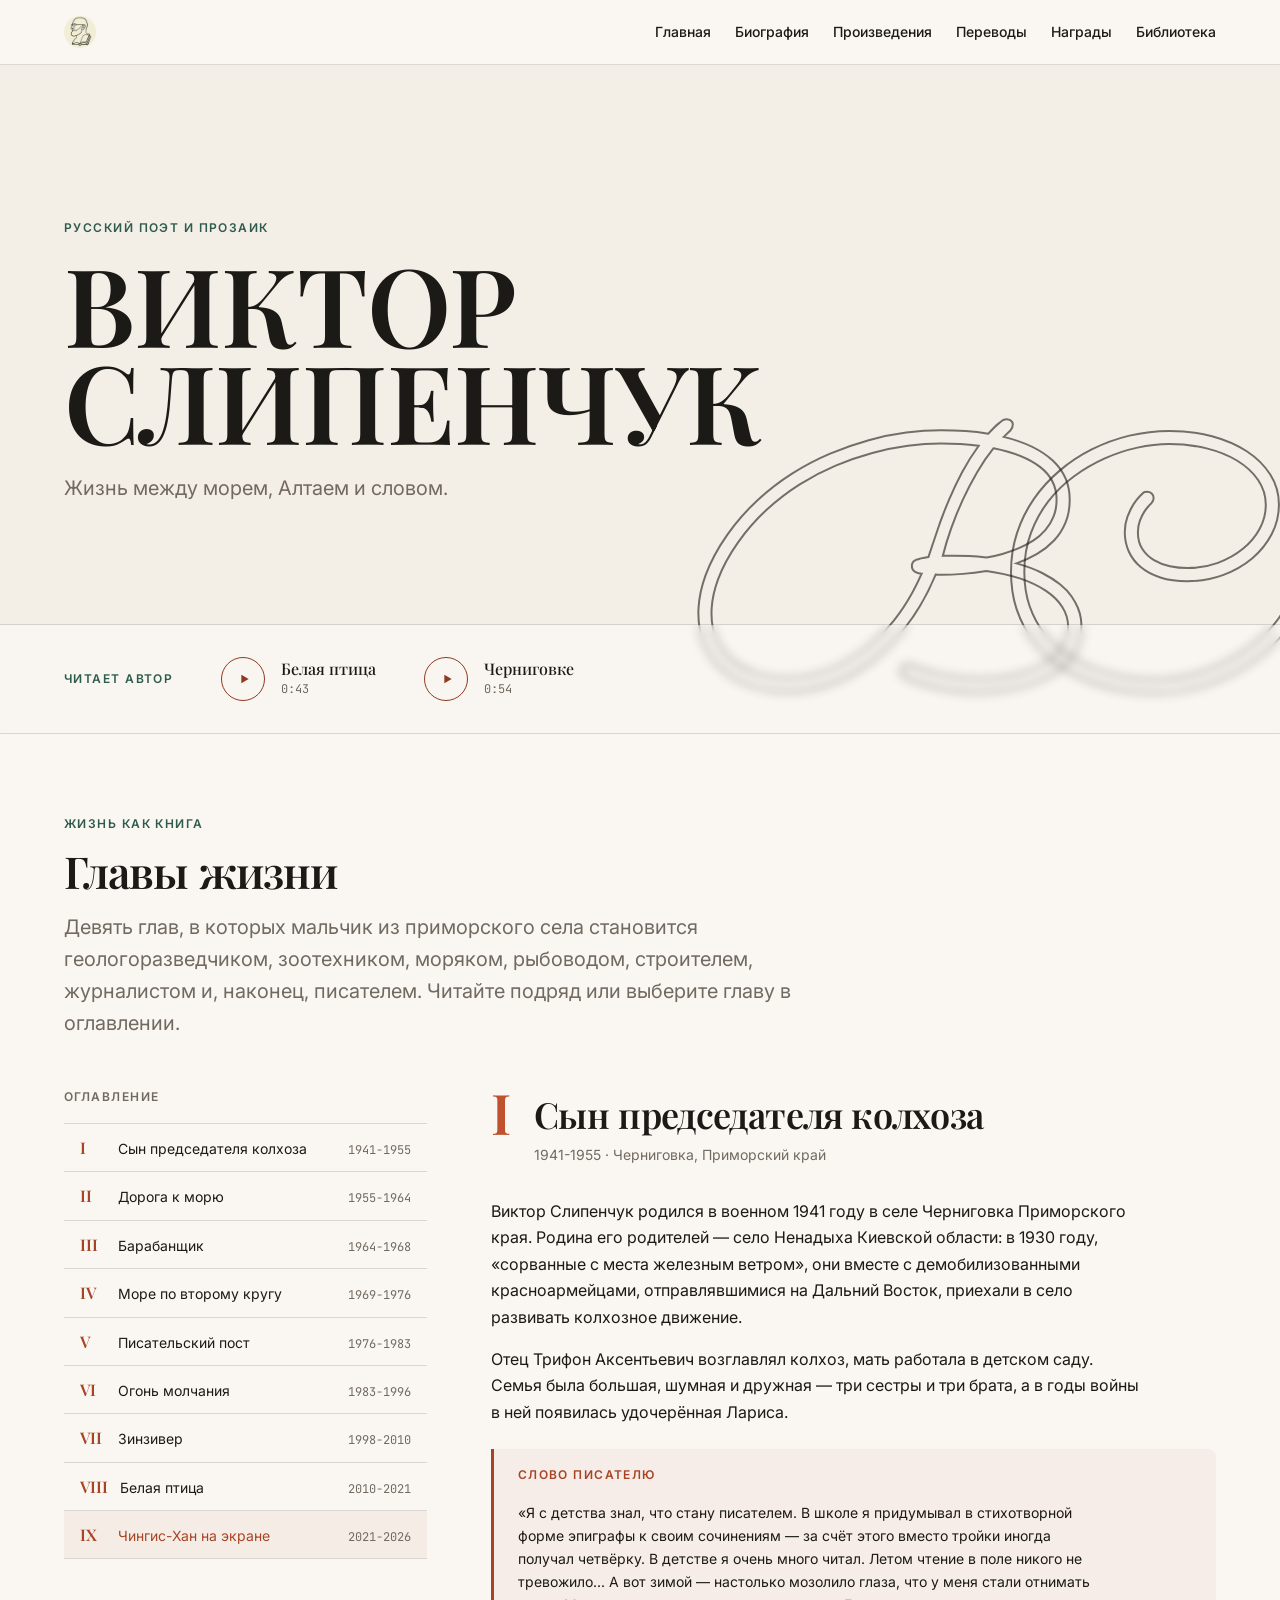
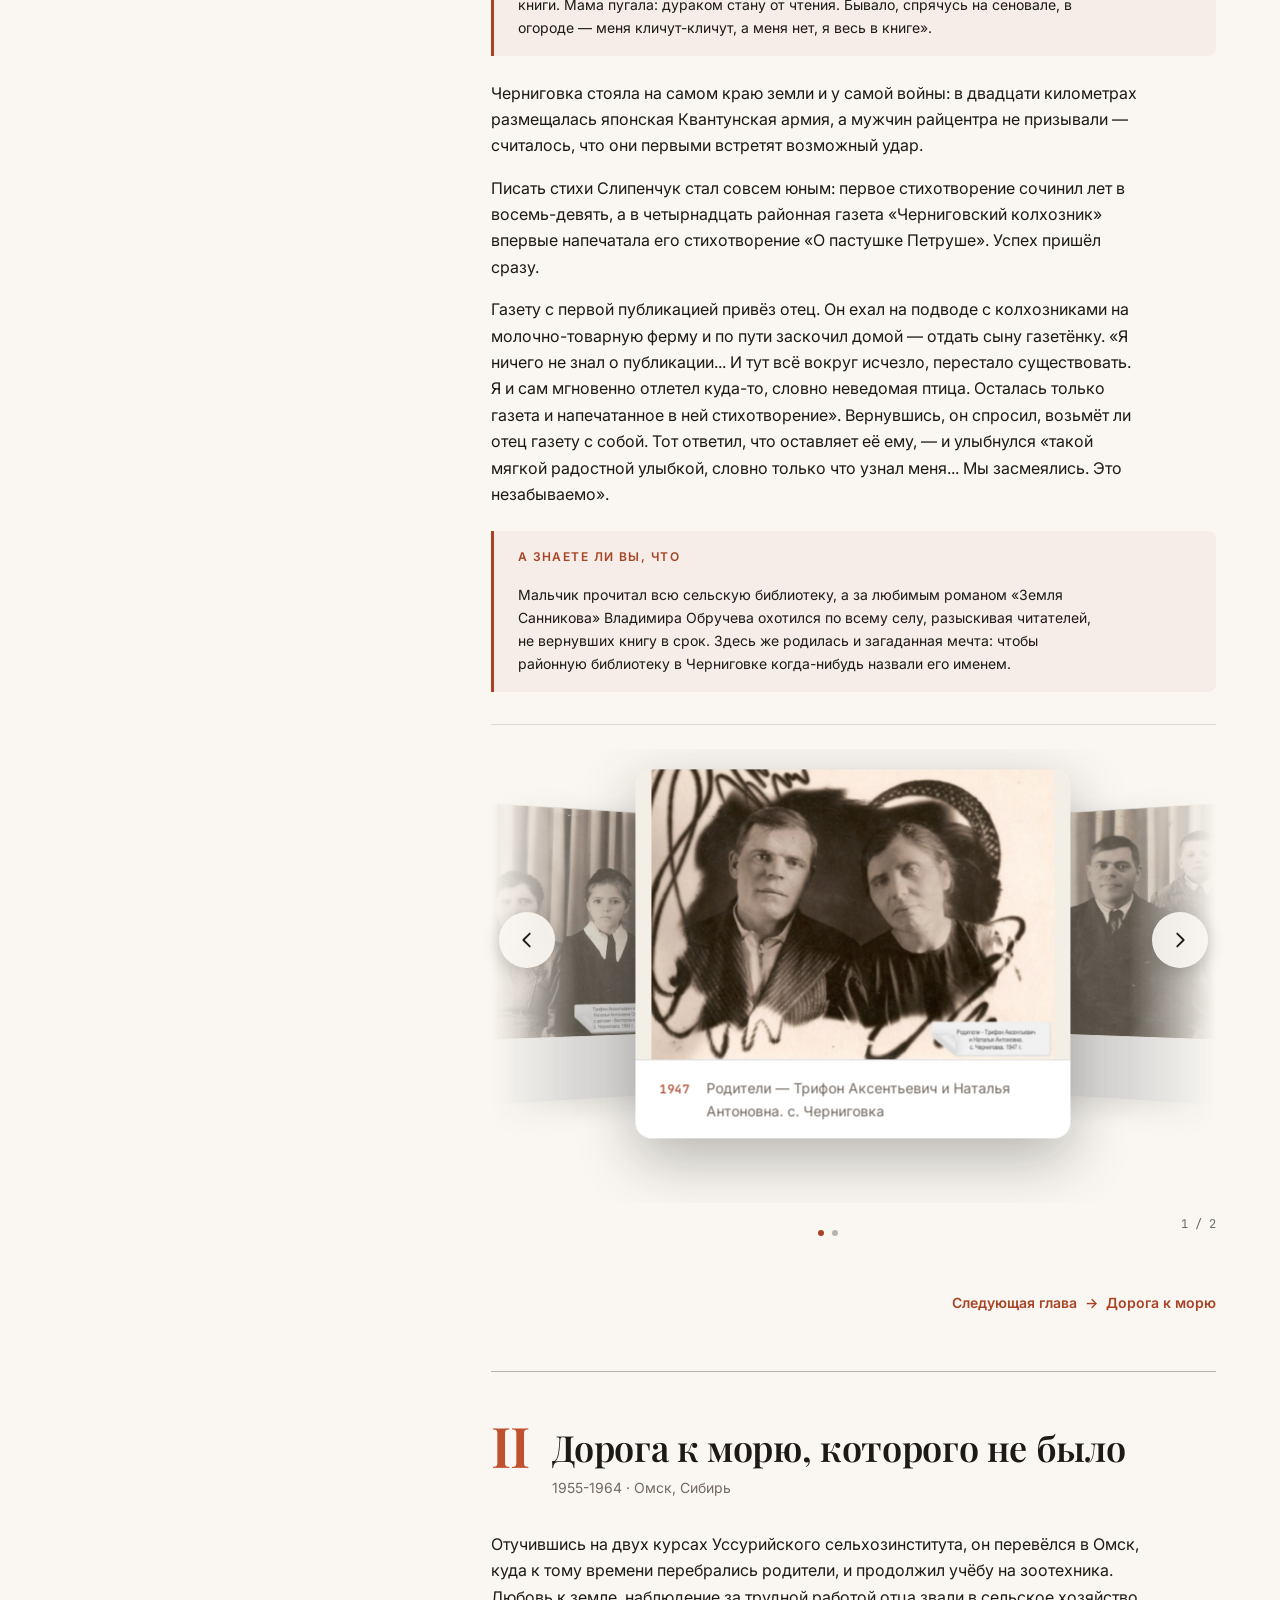
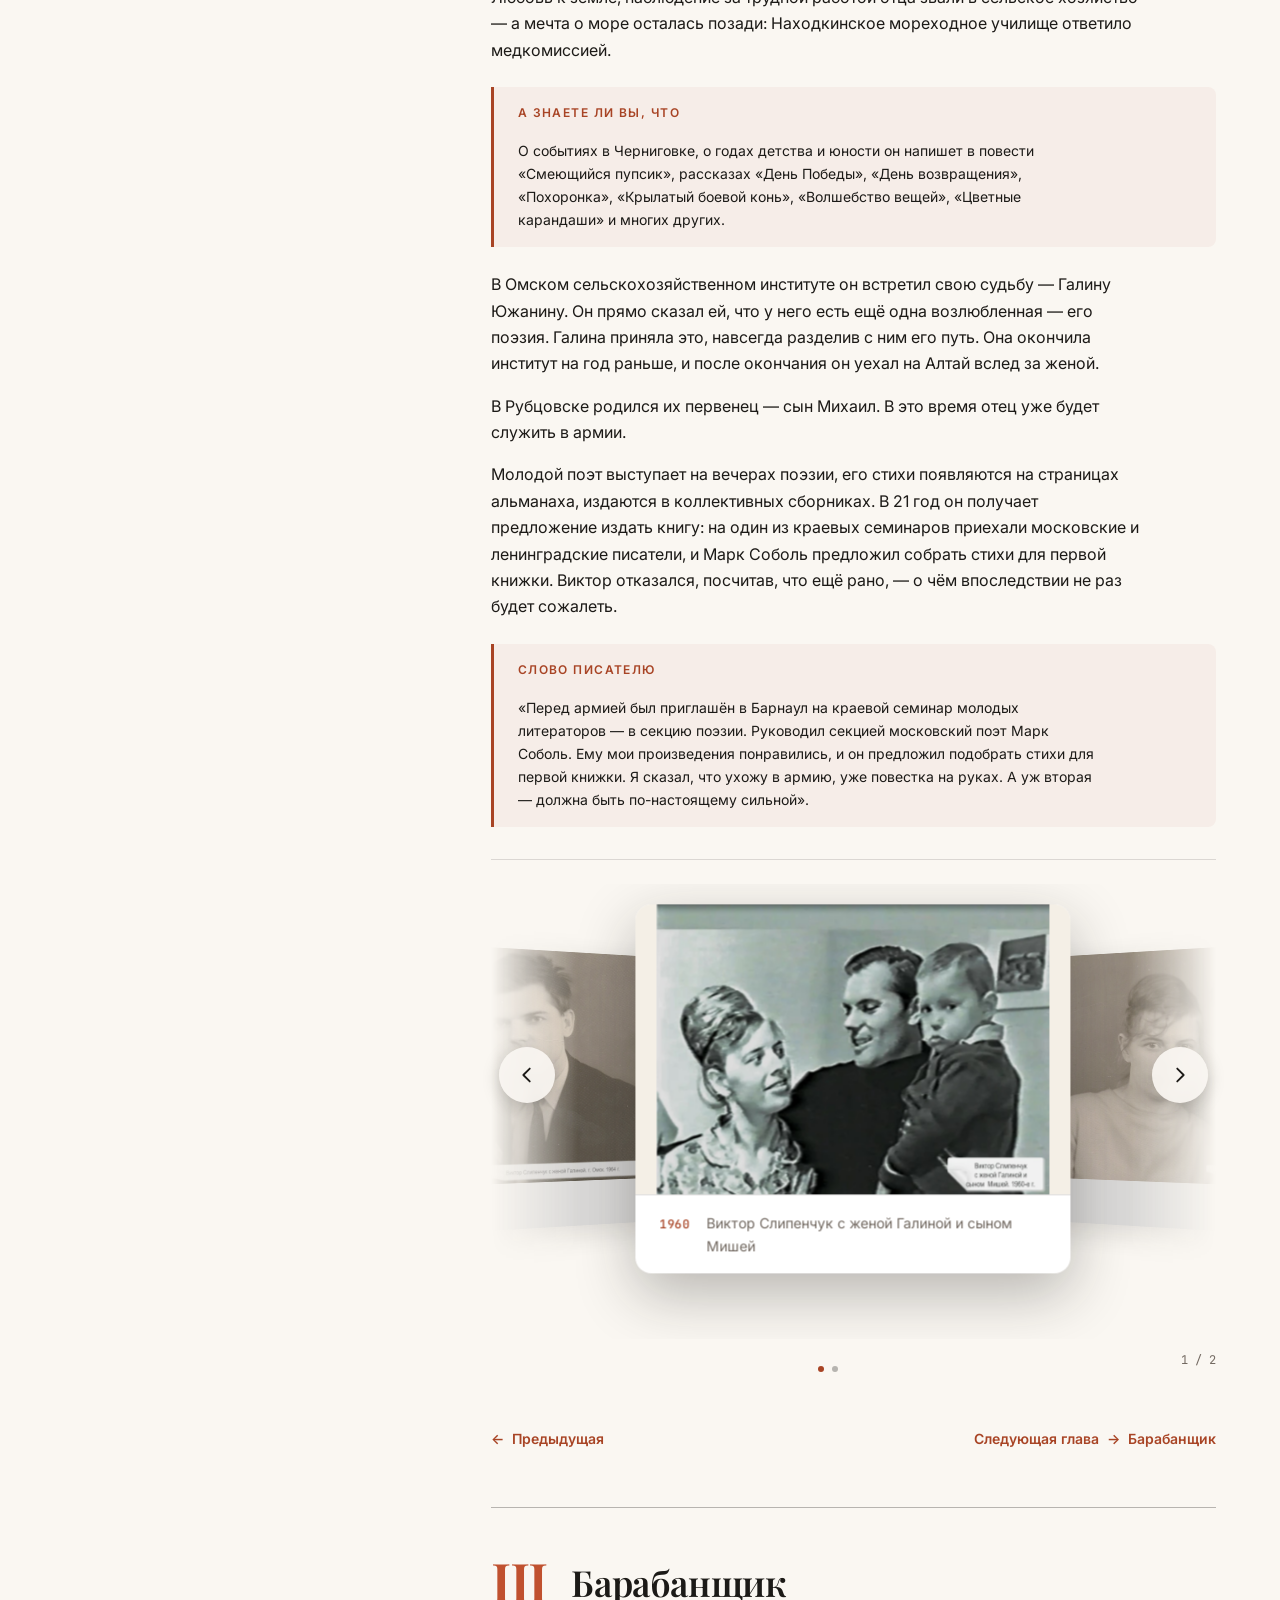
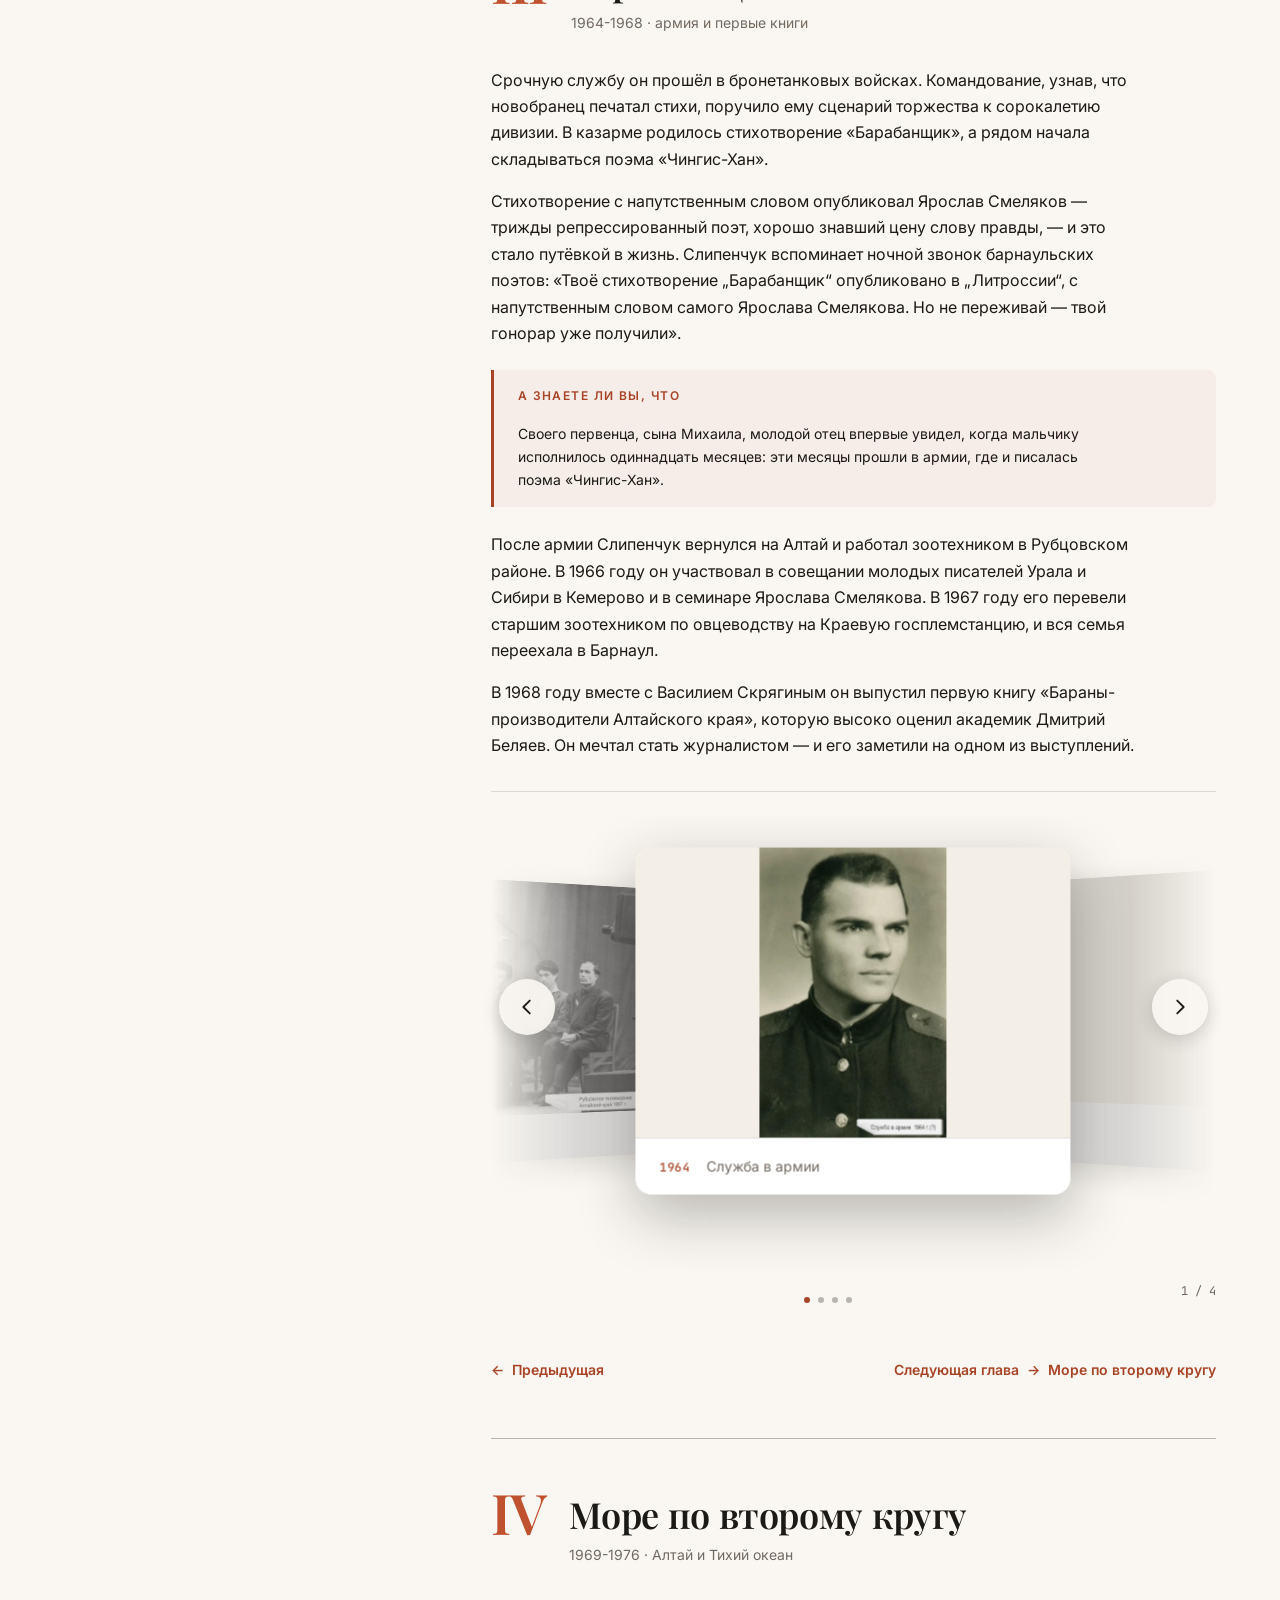
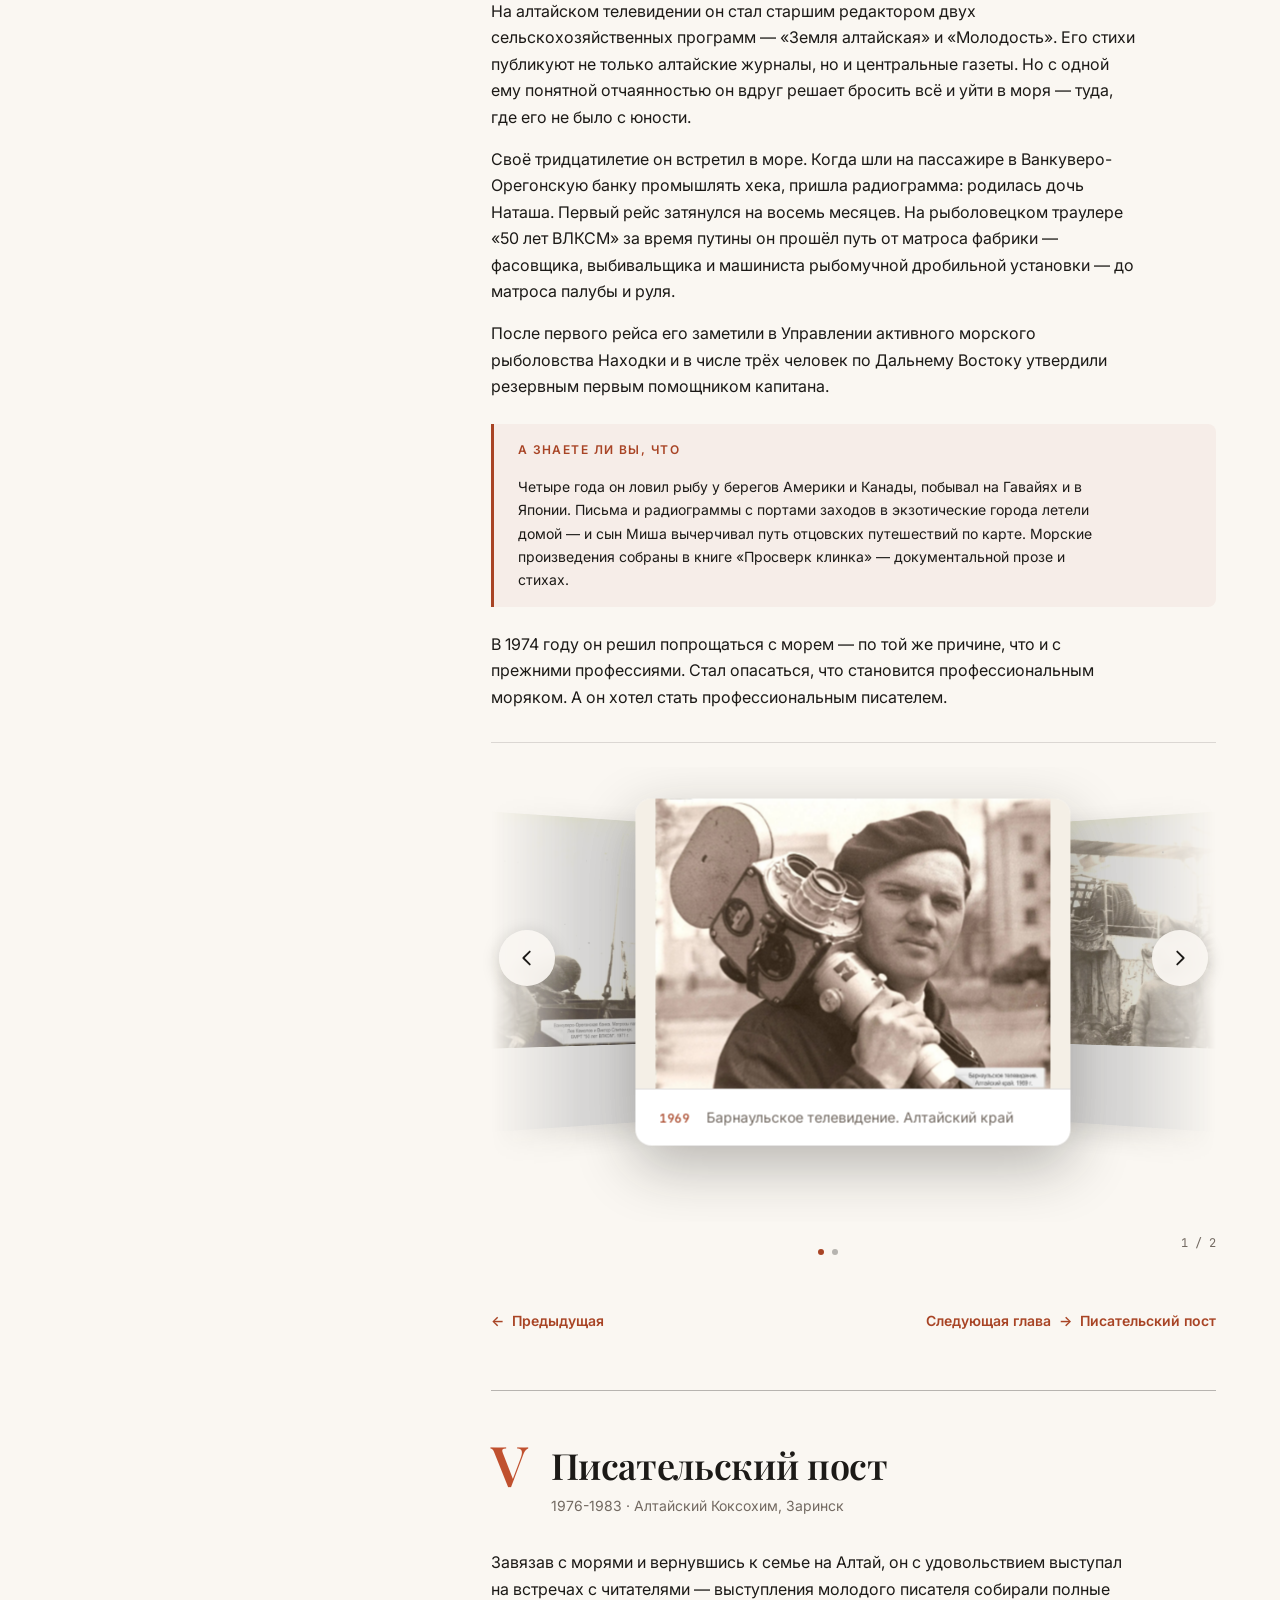
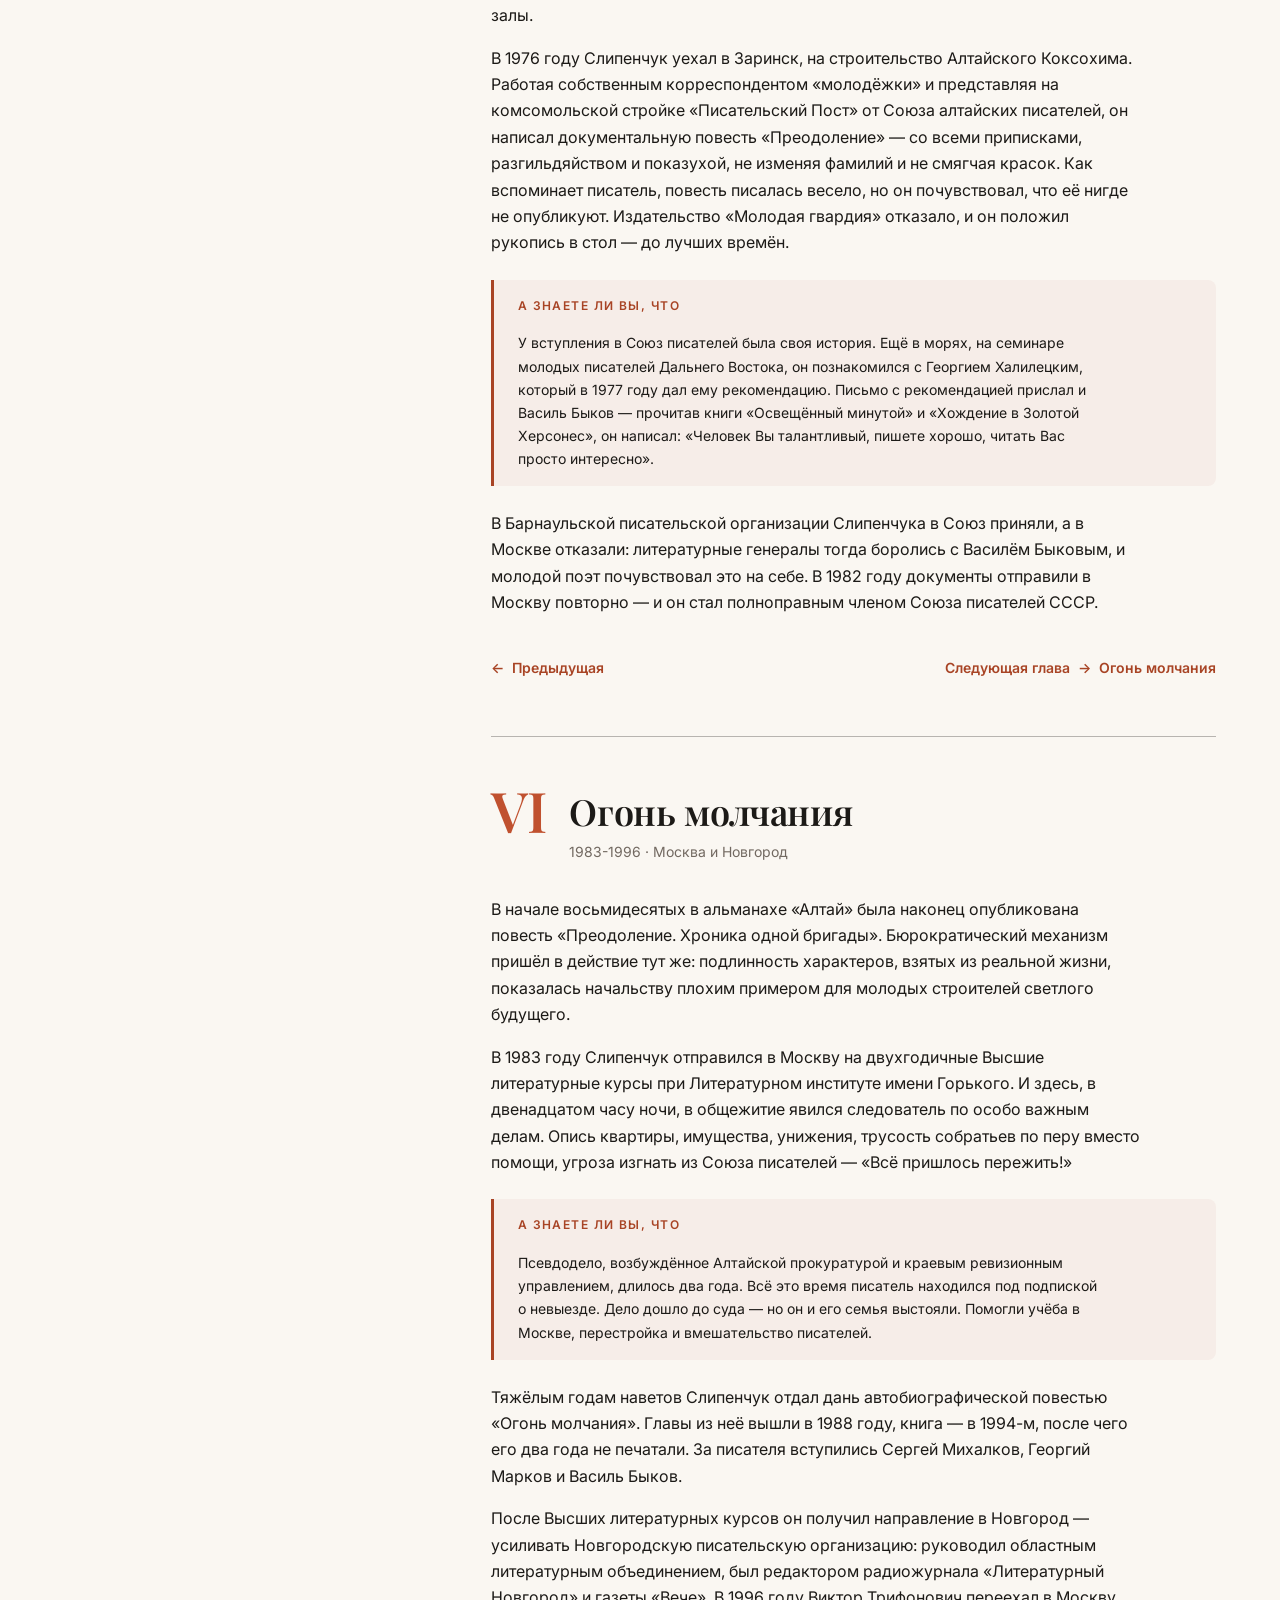
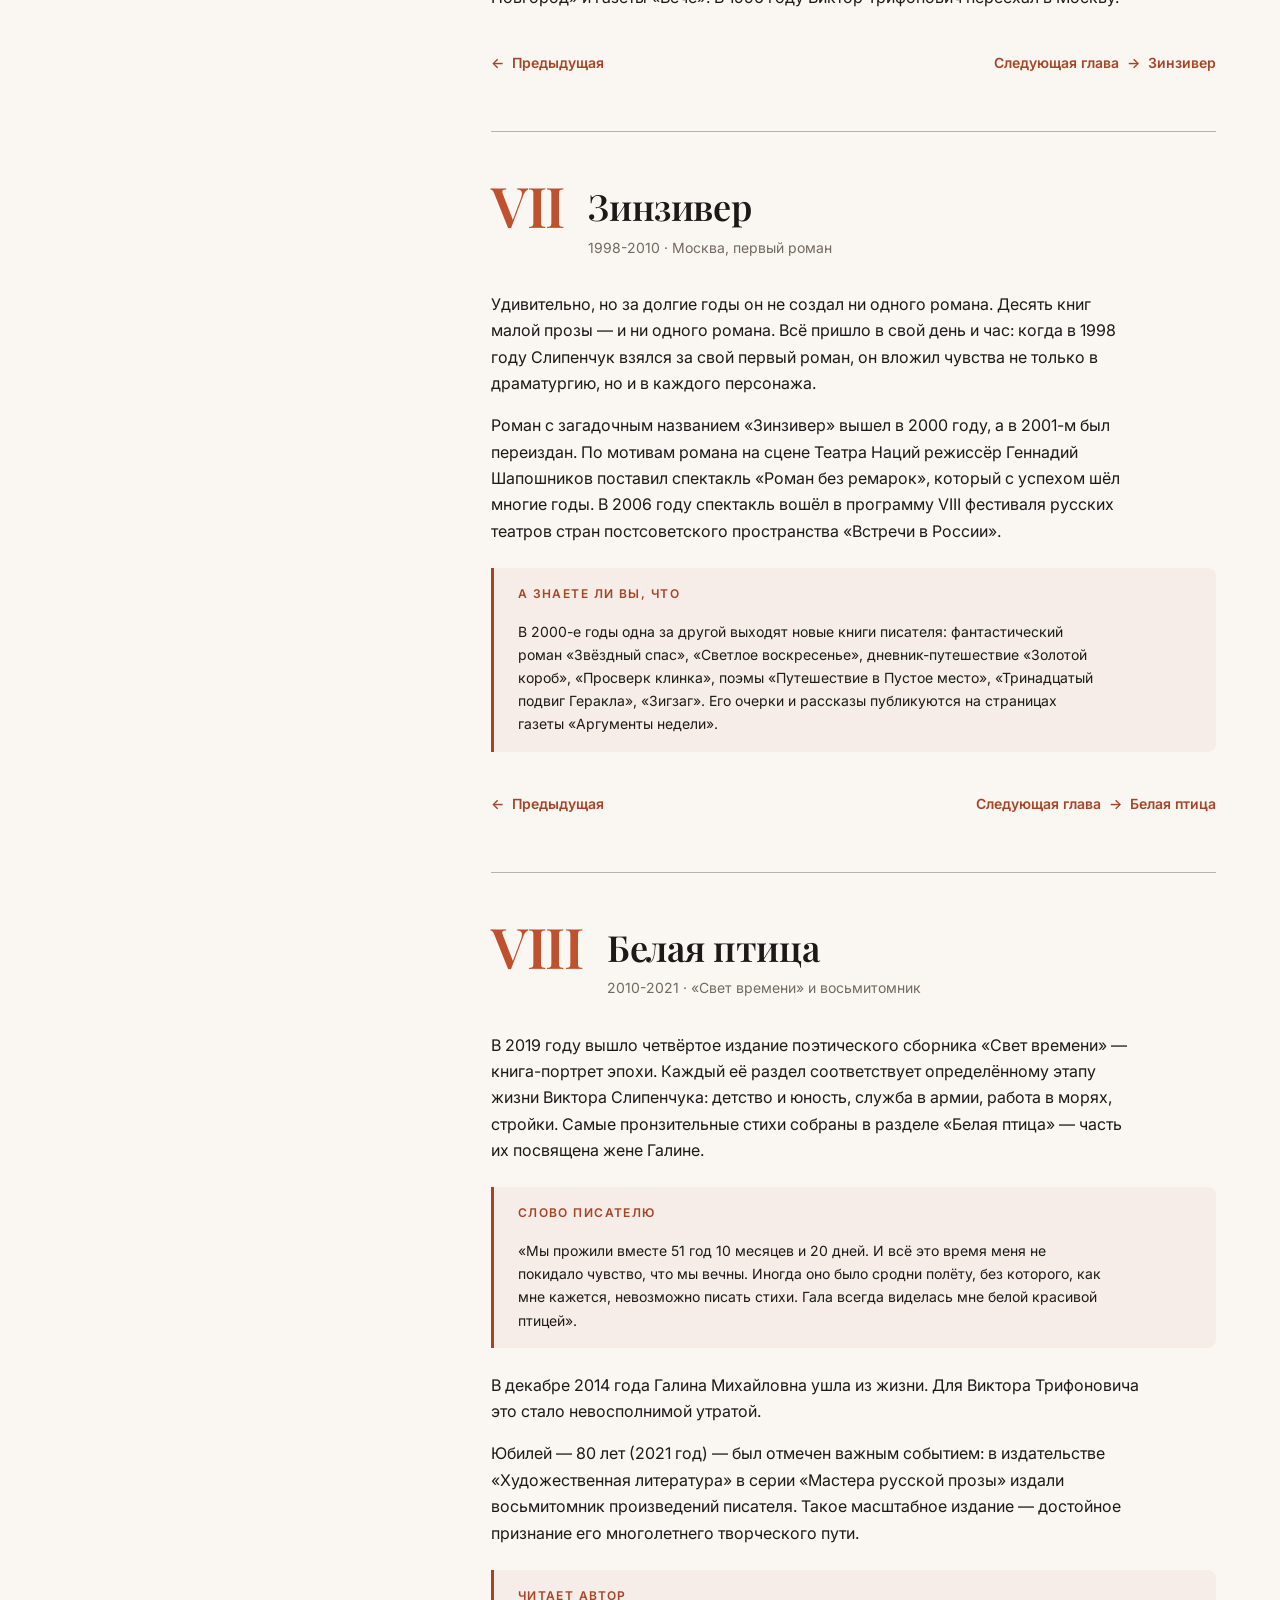
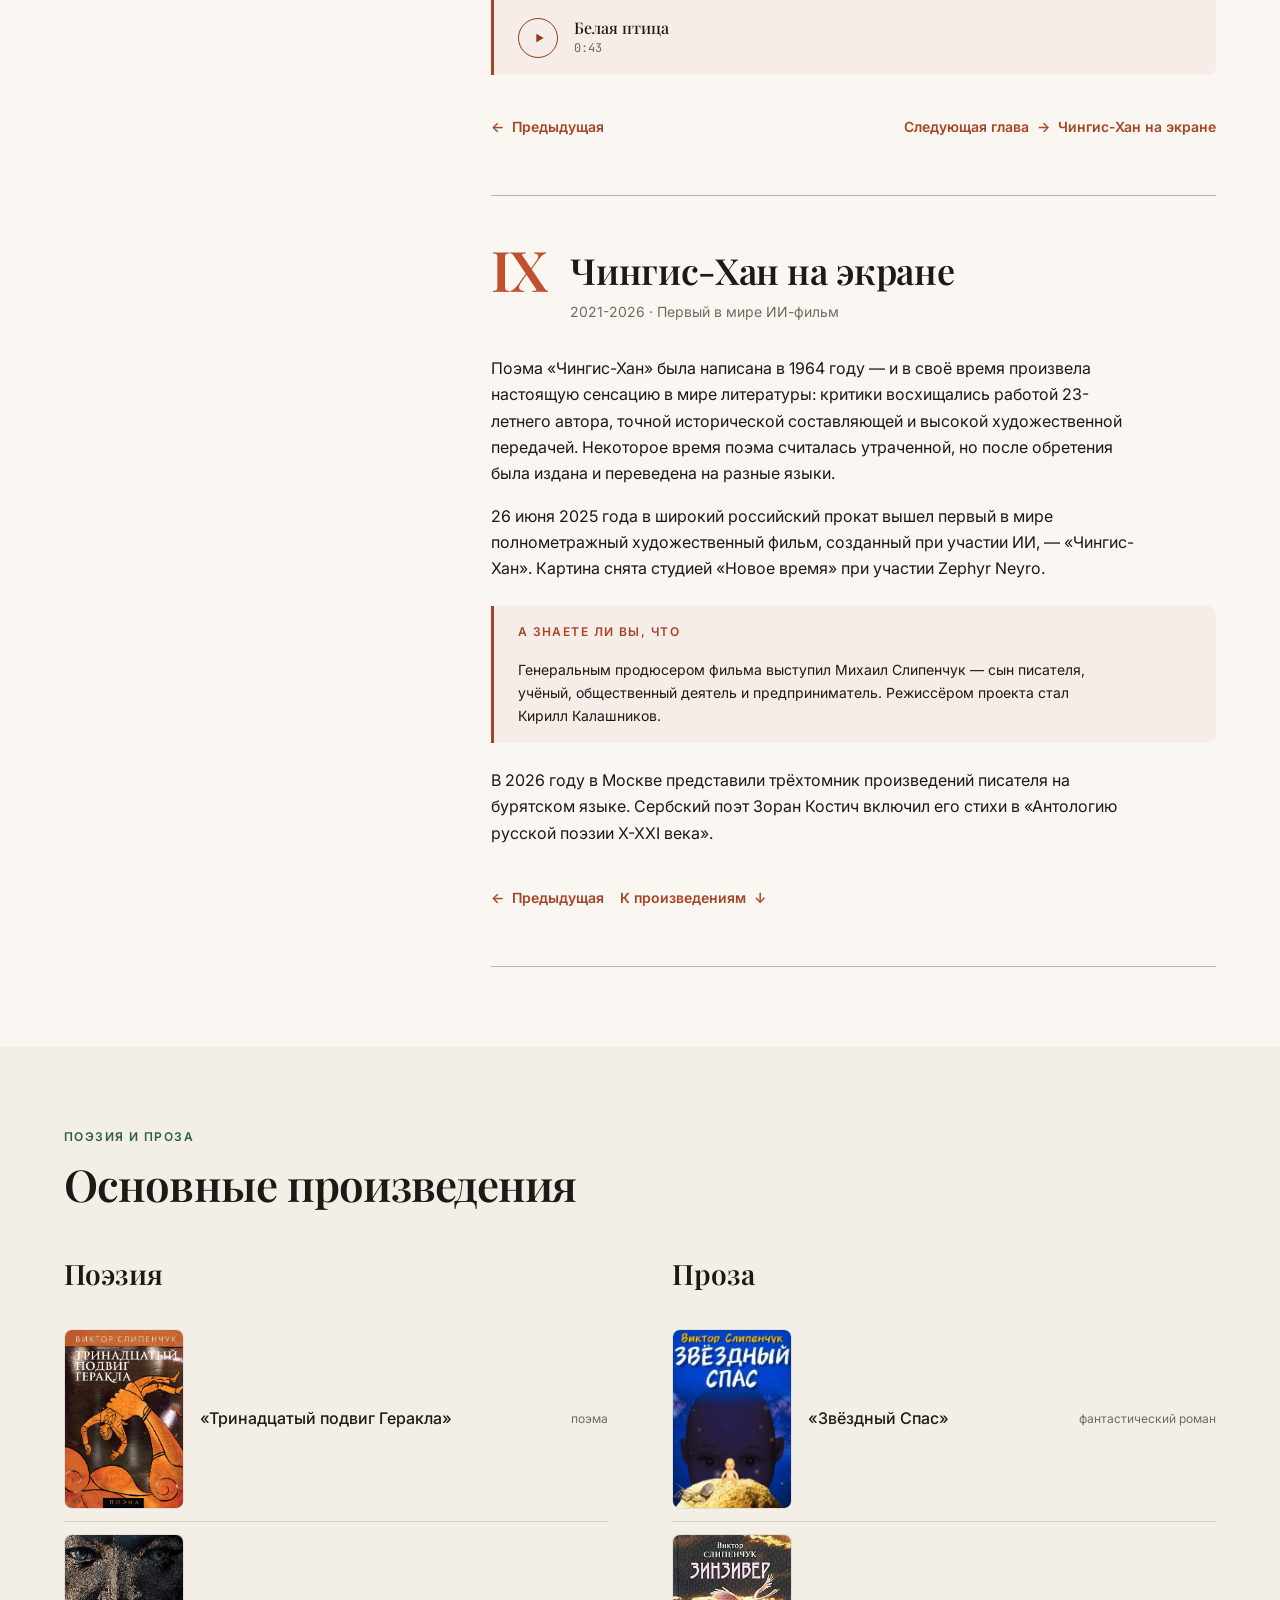
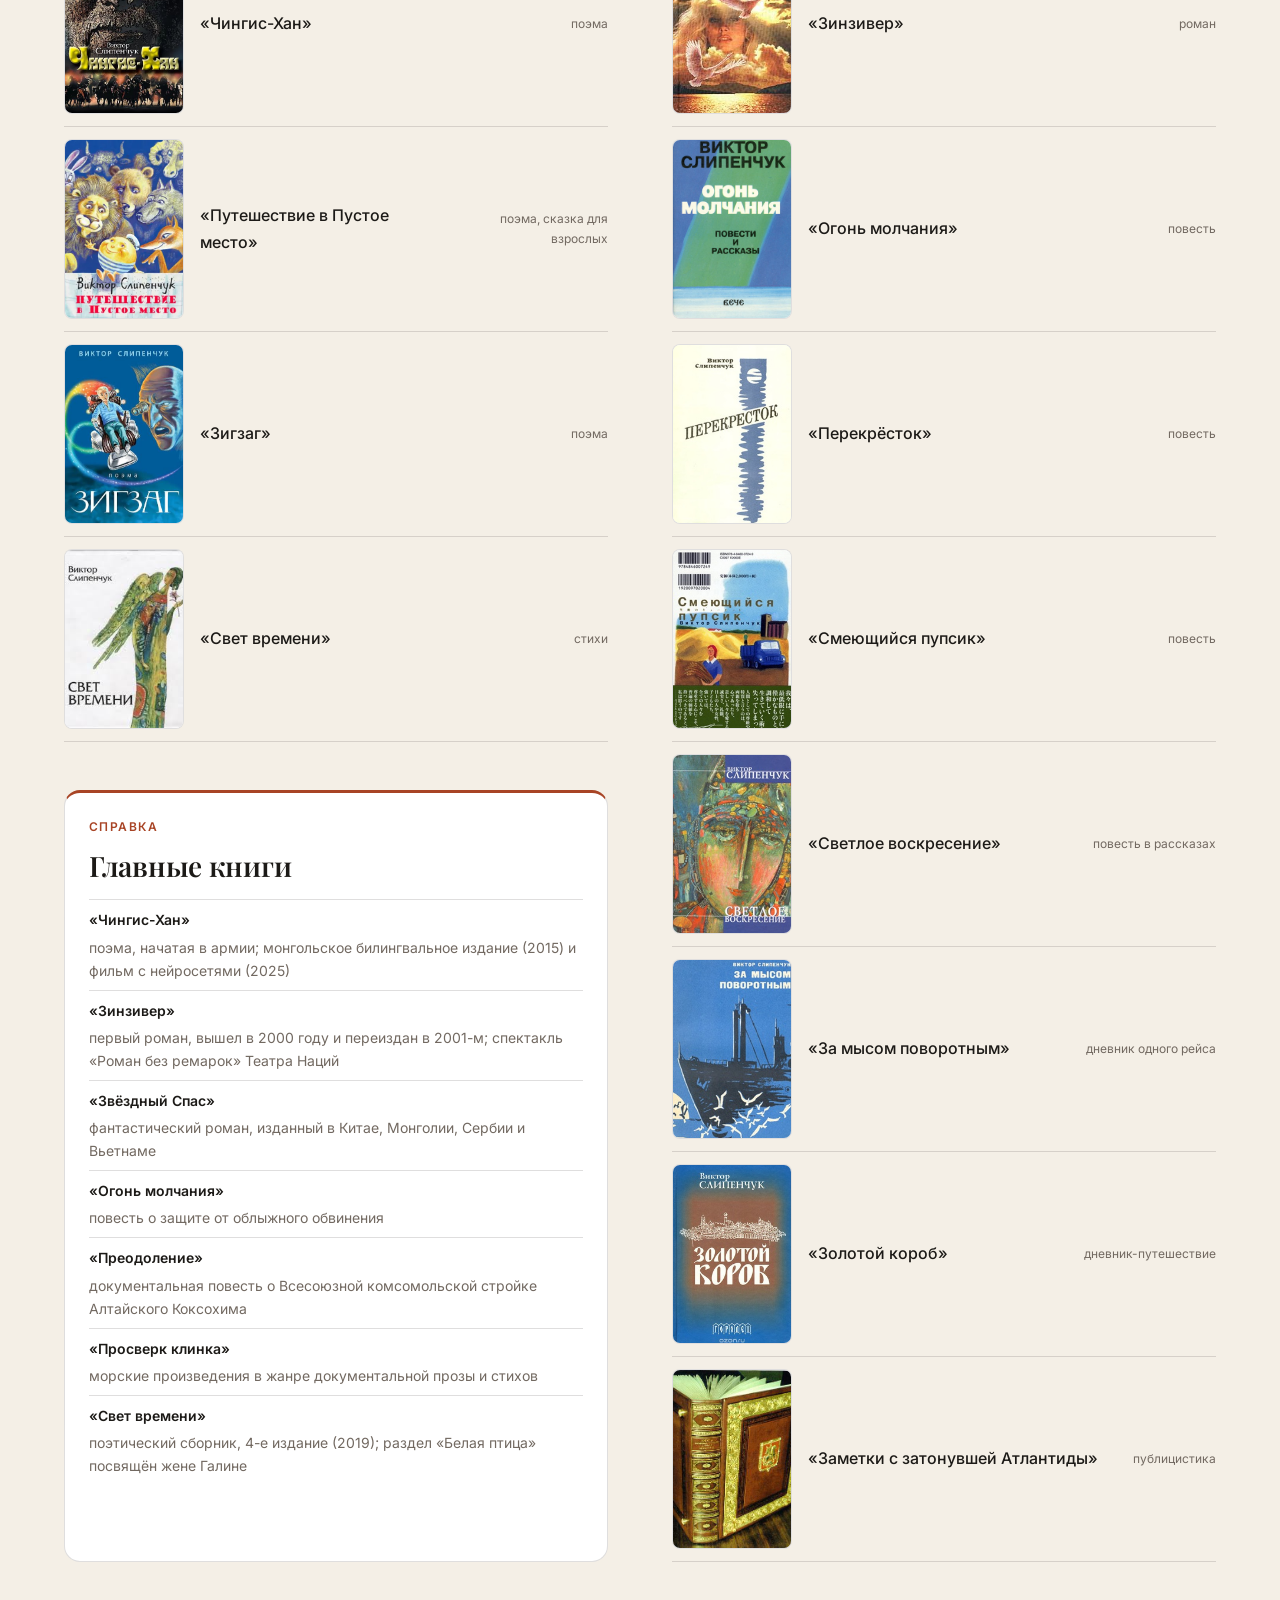
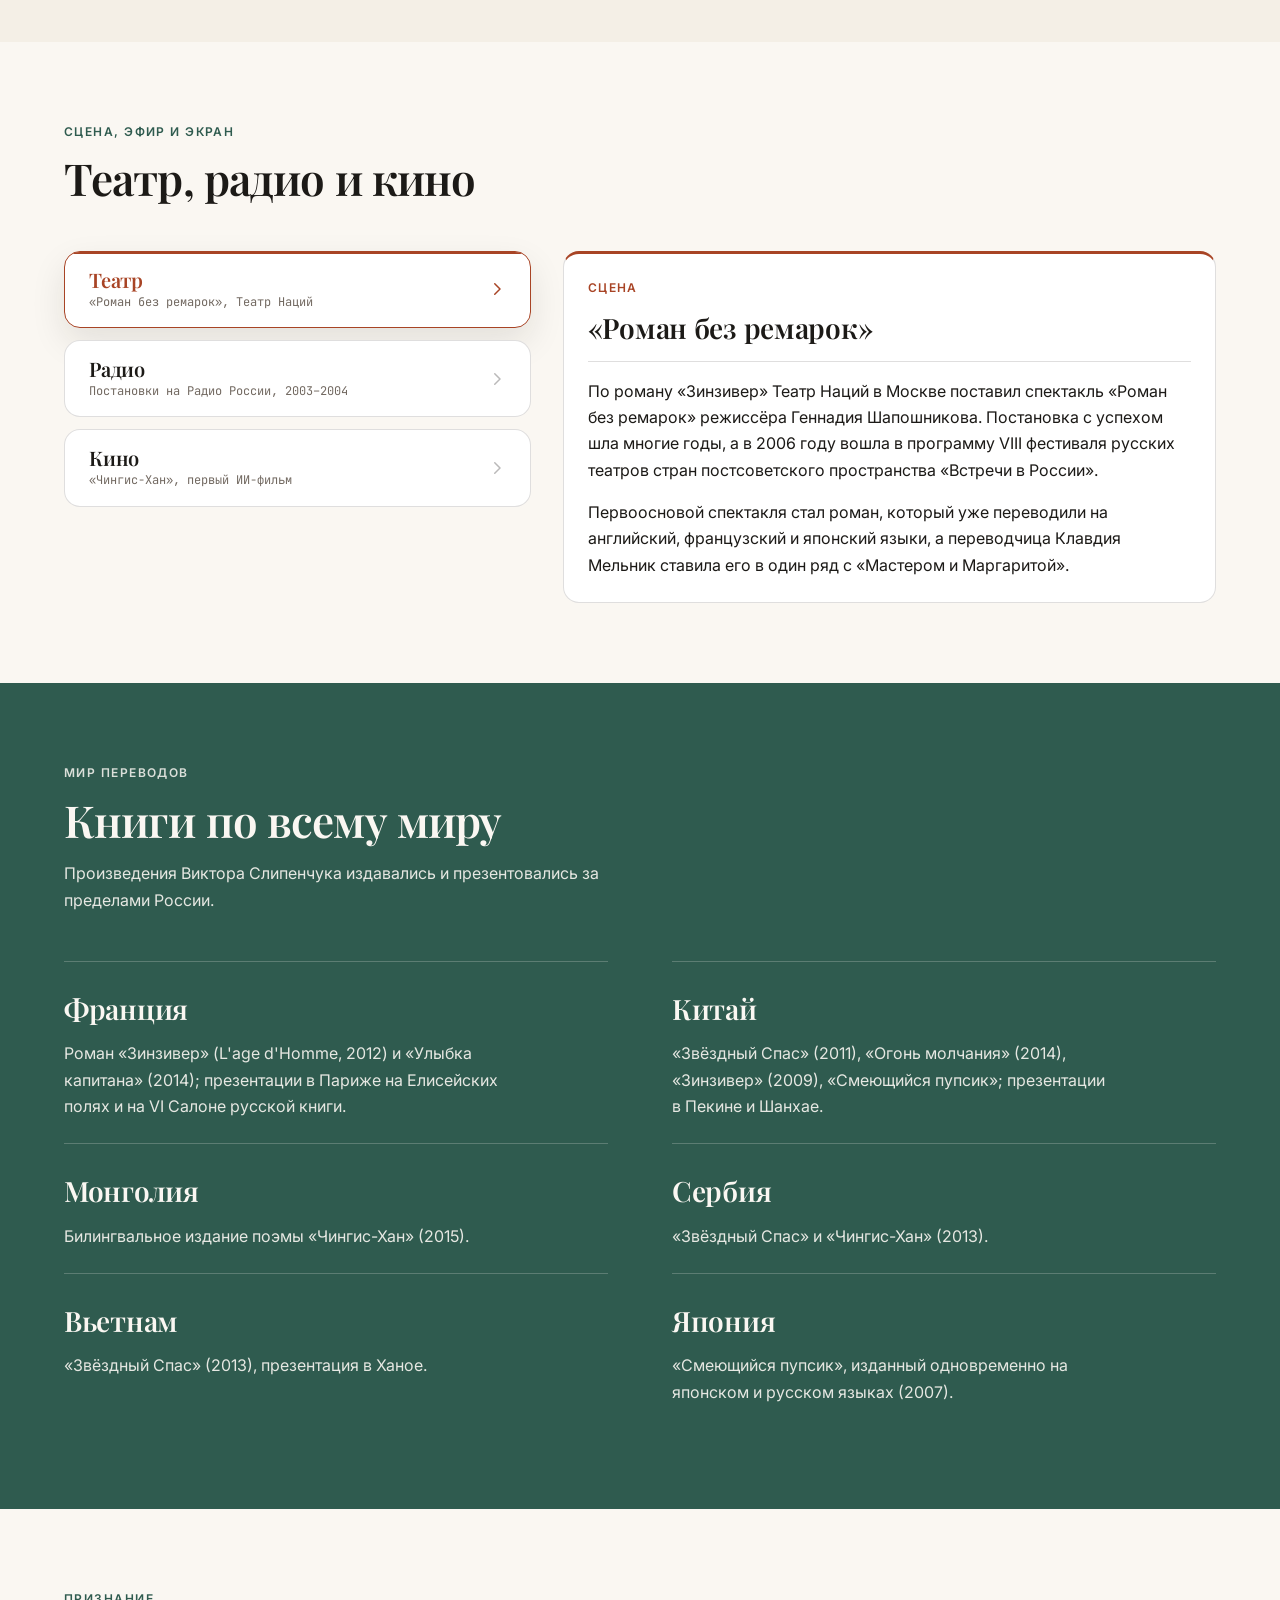
==== commit 68195249: "Add files via upload" ====
--- a/index.html
+++ b/index.html
@@ -567,22 +567,56 @@
           <p class="kicker">Сцена, эфир и экран</p>
           <h2>Театр, радио и кино</h2>
         </header>
-        <div class="theatre" data-reveal>
-          <div class="theatre__col">
-            <h3>Театр</h3>
-            <p>По роману «Зинзивер» Театр Наций в Москве поставил спектакль «Роман без ремарок» режиссёра Геннадия Шапошникова. Постановка с успехом шла многие годы, а в 2006 году вошла в программу VIII фестиваля русских театров стран постсоветского пространства «Встречи в России».</p>
-            <p>Первоосновой спектакля стал роман, который уже переводили на английский, французский и японский языки, а переводчица Клавдия Мельник ставила его в один ряд с «Мастером и Маргаритой».</p>
+        <div class="theatre" data-reveal data-theatre-tabs>
+          <div class="theatre-nav" role="tablist" aria-label="Театр, радио и кино">
+            <button class="theatre-tab" type="button" role="tab" id="tab-theatre" aria-controls="panel-theatre" aria-selected="true" data-theatre-tab>
+              <span class="theatre-tab__text">
+                <span class="theatre-tab__title">Театр</span>
+                <span class="theatre-tab__meta">&laquo;Роман без ремарок&raquo;, Театр Наций</span>
+              </span>
+              <svg class="theatre-tab__arrow" viewBox="0 0 24 24" width="18" height="18" aria-hidden="true"><path fill="none" stroke="currentColor" stroke-width="2" stroke-linecap="round" stroke-linejoin="round" d="M9 5l7 7-7 7"/></svg>
+            </button>
+            <button class="theatre-tab" type="button" role="tab" id="tab-radio" aria-controls="panel-radio" aria-selected="false" tabindex="-1" data-theatre-tab>
+              <span class="theatre-tab__text">
+                <span class="theatre-tab__title">Радио</span>
+                <span class="theatre-tab__meta">Постановки на Радио России, 2003&ndash;2004</span>
+              </span>
+              <svg class="theatre-tab__arrow" viewBox="0 0 24 24" width="18" height="18" aria-hidden="true"><path fill="none" stroke="currentColor" stroke-width="2" stroke-linecap="round" stroke-linejoin="round" d="M9 5l7 7-7 7"/></svg>
+            </button>
+            <button class="theatre-tab" type="button" role="tab" id="tab-film" aria-controls="panel-film" aria-selected="false" tabindex="-1" data-theatre-tab>
+              <span class="theatre-tab__text">
+                <span class="theatre-tab__title">Кино</span>
+                <span class="theatre-tab__meta">&laquo;Чингис-Хан&raquo;, первый ИИ-фильм</span>
+              </span>
+              <svg class="theatre-tab__arrow" viewBox="0 0 24 24" width="18" height="18" aria-hidden="true"><path fill="none" stroke="currentColor" stroke-width="2" stroke-linecap="round" stroke-linejoin="round" d="M9 5l7 7-7 7"/></svg>
+            </button>
           </div>
-          <div class="theatre__col">
-            <h3>Радио</h3>
-            <p>Поэмы «Тринадцатый подвиг Геракла», «Чингис-Хан», «Путешествие в Пустое место» и «Дети двойной звезды» звучали в радиопостановках, которые выходили на Радио России в 2003 и 2004 годах. Тексты читал заслуженный артист России Владимир Левашёв.</p>
-            <p>Поэмы читались в эфире: «Чингис-Хан» начинался в солдатской казарме и на стройках молодости, а спустя десятилетия звучал на Радио России.</p>
-          </div>
-          <div class="theatre__col">
-            <h3>Кино и телевидение</h3>
-            <p>26 июня 2025 года в широкий российский прокат вышел первый в мире полнометражный художественный фильм, созданный при участии ИИ, — «Чингис-Хан». Картина снята студией «Новое время» при участии Zephyr Neyro.</p>
-            <p>Первоосновой фильма стала поэма Виктора Слипенчука, написанная в 1964 году. В своё время она произвела настоящую сенсацию в мире литературы: критики восхищались работой, которую провёл 23-летний автор, точной исторической составляющей и высокой художественной передачей. Некоторое время поэма считалась утраченной, но после обретения была издана и переведена на разные языки.</p>
-            <p>Генеральным продюсером фильма выступил Михаил Слипенчук — сын писателя, учёный, общественный деятель и предприниматель. Режиссёром проекта стал Кирилл Калашников.</p>
+          <div class="theatre-stage">
+            <article class="card theatre-panel" role="tabpanel" id="panel-theatre" aria-labelledby="tab-theatre" data-theatre-panel>
+              <p class="card__label">Сцена</p>
+              <h3 class="card__title">&laquo;Роман без ремарок&raquo;</h3>
+              <div class="theatre-panel__body">
+                <p>По роману «Зинзивер» Театр Наций в Москве поставил спектакль «Роман без ремарок» режиссёра Геннадия Шапошникова. Постановка с успехом шла многие годы, а в 2006 году вошла в программу VIII фестиваля русских театров стран постсоветского пространства «Встречи в России».</p>
+                <p>Первоосновой спектакля стал роман, который уже переводили на английский, французский и японский языки, а переводчица Клавдия Мельник ставила его в один ряд с «Мастером и Маргаритой».</p>
+              </div>
+            </article>
+            <article class="card theatre-panel" role="tabpanel" id="panel-radio" aria-labelledby="tab-radio" hidden data-theatre-panel>
+              <p class="card__label">Эфир</p>
+              <h3 class="card__title">Радиопостановки поэм</h3>
+              <div class="theatre-panel__body">
+                <p>Поэмы «Тринадцатый подвиг Геракла», «Чингис-Хан», «Путешествие в Пустое место» и «Дети двойной звезды» звучали в радиопостановках, которые выходили на Радио России в 2003 и 2004 годах. Тексты читал заслуженный артист России Владимир Левашёв.</p>
+                <p>Поэмы читались в эфире: «Чингис-Хан» начинался в солдатской казарме и на стройках молодости, а спустя десятилетия звучал на Радио России.</p>
+              </div>
+            </article>
+            <article class="card theatre-panel" role="tabpanel" id="panel-film" aria-labelledby="tab-film" hidden data-theatre-panel>
+              <p class="card__label">Экран</p>
+              <h3 class="card__title">&laquo;Чингис-Хан&raquo; на экране</h3>
+              <div class="theatre-panel__body">
+                <p>26 июня 2025 года в широкий российский прокат вышел первый в мире полнометражный художественный фильм, созданный при участии ИИ, — «Чингис-Хан». Картина снята студией «Новое время» при участии Zephyr Neyro.</p>
+                <p>Первоосновой фильма стала поэма Виктора Слипенчука, написанная в 1964 году. В своё время она произвела настоящую сенсацию в мире литературы: критики восхищались работой, которую провёл 23-летний автор, точной исторической составляющей и высокой художественной передачей. Некоторое время поэма считалась утраченной, но после обретения была издана и переведена на разные языки.</p>
+                <p>Генеральным продюсером фильма выступил Михаил Слипенчук — сын писателя, учёный, общественный деятель и предприниматель. Режиссёром проекта стал Кирилл Калашников.</p>
+              </div>
+            </article>
           </div>
         </div>
       </div>
--- a/style.css
+++ b/style.css
@@ -1007,27 +1007,157 @@
 
 .theatre {
   display: grid;
-  grid-template-columns: repeat(3, minmax(0, 1fr));
+  grid-template-columns: minmax(0, 5fr) minmax(0, 7fr);
   gap: var(--space-8);
-  align-items: start;
-}
-
-.theatre__col + .theatre__col {
-  border-left: 1px solid var(--hairline);
-  padding-left: var(--space-8);
-}
-
-.theatre__col h3 {
+  align-items: stretch;
+}
+
+.theatre-nav {
+  display: grid;
+  gap: var(--space-3);
+  align-content: start;
+}
+
+.theatre-tab {
+  position: relative;
+  display: flex;
+  align-items: stretch;
+  gap: var(--space-4);
+  width: 100%;
+  padding: var(--space-4) var(--space-6);
+  border: 1px solid var(--hairline);
+  border-radius: var(--radius-card);
+  background: var(--surface);
+  color: var(--ink);
+  text-align: left;
+  cursor: pointer;
+  overflow: hidden;
+  transition: border-color var(--duration-fast) var(--ease),
+              background-color var(--duration-fast) var(--ease),
+              box-shadow var(--duration-med) var(--ease);
+}
+
+.theatre-tab::before {
+  content: "";
+  position: absolute;
+  inset: -1px -1px auto -1px;
+  height: 3px;
+  border-radius: var(--radius-card) var(--radius-card) 0 0;
+  background: var(--accent);
+  transform: scaleX(0);
+  transform-origin: left;
+  transition: transform var(--duration-med) var(--ease);
+}
+
+.theatre-tab__text {
+  display: grid;
+  gap: 2px;
+  min-width: 0;
+  flex: 1 1 auto;
+}
+
+.theatre-tab__title {
   font-family: var(--font-display);
   font-weight: 600;
-  font-size: var(--text-xl);
-  line-height: 1.3;
-  margin-bottom: var(--space-6);
-}
-
-.theatre__col p {
+  font-size: var(--text-lg);
+  line-height: 1.2;
+  letter-spacing: -0.01em;
+  color: var(--ink);
+  transition: color var(--duration-fast) var(--ease);
+}
+
+.theatre-tab__meta {
+  font-family: var(--font-mono);
+  font-size: var(--text-xs);
+  line-height: 1.45;
+  color: var(--muted);
+}
+
+.theatre-tab__arrow {
+  flex-shrink: 0;
+  align-self: center;
+  width: 18px;
+  height: 18px;
+  color: var(--hairline-strong);
+  transition: color var(--duration-fast) var(--ease),
+              transform var(--duration-med) var(--ease);
+}
+
+.theatre-tab:hover {
+  border-color: var(--hairline-strong);
+  box-shadow: 0 6px 18px rgba(28, 26, 23, 0.08);
+}
+
+.theatre-tab:hover .theatre-tab__arrow {
+  color: var(--accent);
+  transform: translateX(3px);
+}
+
+.theatre-tab:active {
+  box-shadow: 0 1px 4px rgba(28, 26, 23, 0.12);
+}
+
+.theatre-tab[aria-selected="true"] {
+  border-color: var(--accent);
+  box-shadow: 0 14px 34px rgba(28, 26, 23, 0.1);
+}
+
+.theatre-tab[aria-selected="true"]::before {
+  transform: scaleX(1);
+}
+
+.theatre-tab[aria-selected="true"] .theatre-tab__title {
+  color: var(--accent);
+}
+
+.theatre-tab[aria-selected="true"] .theatre-tab__arrow {
+  color: var(--accent);
+}
+
+.theatre-stage {
+  display: grid;
+  min-width: 0;
+}
+
+.theatre-panel {
+  min-width: 0;
+  min-height: 340px;
+}
+
+.theatre-panel[hidden] { display: none; }
+
+.theatre-panel__body {
+  display: grid;
+  gap: var(--space-4);
+  margin-top: var(--space-2);
+  padding-top: var(--space-4);
+  border-top: 1px solid var(--hairline);
+}
+
+.theatre-panel__body p {
   max-width: var(--measure);
-  margin-bottom: var(--space-4);
+}
+
+@media (prefers-reduced-motion: no-preference) {
+  .theatre-panel:not([hidden]) {
+    animation: theatre-in 420ms var(--ease) both;
+  }
+}
+
+@keyframes theatre-in {
+  from { opacity: 0; transform: translateY(10px); }
+  to { opacity: 1; transform: none; }
+}
+
+@media (prefers-reduced-motion: reduce) {
+  .theatre-tab,
+  .theatre-tab::before,
+  .theatre-tab__title,
+  .theatre-tab__arrow,
+  .theatre-panel {
+    transition: none;
+    animation: none;
+  }
 }
 
 /* Карточка-справка внутри колонок */
@@ -1541,12 +1671,7 @@
   .split,
   .theatre {
     grid-template-columns: 1fr;
-    gap: var(--space-12);
-  }
-
-  .theatre__col + .theatre__col {
-    border-left: none;
-    padding-left: 0;
+    gap: var(--space-8);
   }
 
   .story__grid {
@@ -1596,6 +1721,28 @@
 @media (max-width: 700px) {
   .section { padding-block: var(--space-12); }
 
+  .theatre-nav {
+    grid-template-columns: repeat(3, minmax(0, 1fr));
+    gap: var(--space-2);
+  }
+
+  .theatre-tab {
+    padding: var(--space-3) var(--space-2);
+    justify-content: center;
+  }
+
+  .theatre-tab__meta,
+  .theatre-tab__arrow { display: none; }
+
+  .theatre-tab__title {
+    font-size: var(--text-md);
+    text-align: center;
+  }
+
+  .theatre-panel {
+    min-height: 0;
+  }
+
   .listen__inner {
     flex-direction: column;
     align-items: flex-start;
@@ -1690,9 +1837,13 @@
 
 /* Reduced-motion: итоговый guard поверх всех ранее объявленных transition */
 @media (prefers-reduced-motion: reduce) {
-  .skip-link, a, .nav a, .brand, .footer__top, .nav a::before, .nav a::after, .work__cover {
+  .skip-link, a, .nav a, .brand, .footer__top, .nav a::before, .nav a::after, .work__cover,
+  [data-reveal] {
     transition: none;
   }
 
+  .js [data-reveal] { opacity: 1; transform: none; }
+
   .carousel__track { transition: none; }
+  .carousel__slide, .carousel__arrow { transition: none; }
 }
